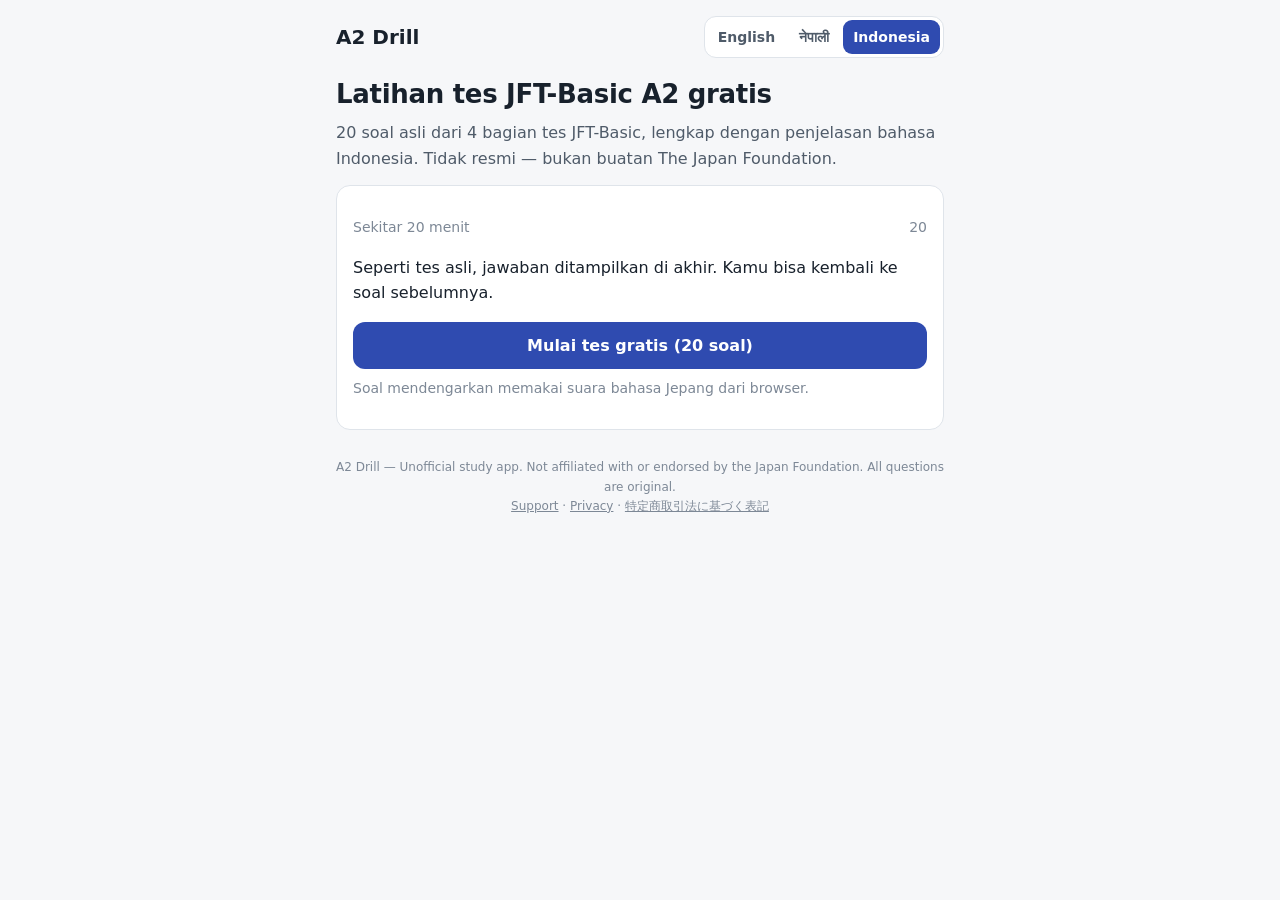
==== id/index.html @ b0e4169c "無料のWeb模試（20問・英語／ネパール語／インドネシア語）とアプリのサポート・プライバシー・特商法のページ Co-Authored-By: Claude Opus 5.5 <noreply@anth" ====
<!doctype html><html lang="id" data-lang="id"><head><meta charset="utf-8"><meta name="viewport" content="width=device-width,initial-scale=1">
<title>Simulasi Tes JFT-Basic A2 Gratis (Tidak Resmi) — Penjelasan Bahasa Indonesia</title><meta name="description" content="Latihan soal JFT-Basic (bahasa Jepang A2) gratis dan tidak resmi: huruf &amp; kosakata, percakapan, mendengarkan, dan membaca. Penjelasan dalam bahasa Indonesia, Inggris, dan Nepal."><link rel="canonical" href="https://f-kudo-hub.github.io/a2-drill/id/">
<link rel="alternate" hreflang="en" href="https://f-kudo-hub.github.io/a2-drill/"><link rel="alternate" hreflang="ne" href="https://f-kudo-hub.github.io/a2-drill/ne/"><link rel="alternate" hreflang="id" href="https://f-kudo-hub.github.io/a2-drill/id/"><link rel="alternate" hreflang="x-default" href="https://f-kudo-hub.github.io/a2-drill/"><script type="application/ld+json">{"@context":"https://schema.org","@type":"Quiz","name":"Latihan tes JFT-Basic A2 gratis","description":"Latihan soal JFT-Basic (bahasa Jepang A2) gratis dan tidak resmi: huruf & kosakata, percakapan, mendengarkan, dan membaca. Penjelasan dalam bahasa Indonesia, Inggris, dan Nepal.","inLanguage":["ja","id"],"educationalLevel":"CEFR A2","isAccessibleForFree":true}</script><link rel="stylesheet" href="../style.css"></head><body><div class="wrap"><header><span class="brand">A2 Drill</span><nav class="langs" aria-label="Language"><a href="../" class="" hreflang="en">English</a><a href="../ne/" class="" hreflang="ne">नेपाली</a><a href="../id/" class="on" hreflang="id">Indonesia</a></nav></header><h1>Latihan tes JFT-Basic A2 gratis</h1><p class="lead">20 soal asli dari 4 bagian tes JFT-Basic, lengkap dengan penjelasan bahasa Indonesia. Tidak resmi — bukan buatan The Japan Foundation.</p><div id="app"></div><script>window.A2_Q=[{"id":"M01","s":"moji","type":"語の意味","prompt":"きのうは <u>ひまでした</u>。","passage":"","audio":null,"choices":["しごとが たくさん ありました","しごとが ありませんでした","びょうきでした","やすみが ありませんでした"],"answer":1,"explain":{"ja":"「ひま」は、することがなくて 時間がある ようすです。だから「しごとが ありませんでした」が いちばん 近いです。「しごとが たくさん ありました」は「いそがしい」の意味で、反対です。","en":"\"Hima\" means you have free time because there is nothing to do, so \"I had no work\" is the closest. \"I had a lot of work\" means \"isogashii\" (busy), which is the opposite.","ne":"「ひま」 को अर्थ गर्ने काम नभएर समय खाली हुनु हो। त्यसैले \"काम थिएन\" (しごとが ありませんでした) सबैभन्दा नजिकको अर्थ हो। \"धेरै काम थियो\" भनेको 「いそがしい」 (व्यस्त) हो, जुन उल्टो अर्थ हो।","id":"「ひま」 artinya punya waktu luang karena tidak ada yang harus dikerjakan. Jadi \"tidak ada pekerjaan\" (しごとが ありませんでした) adalah yang paling dekat. \"Banyak pekerjaan\" berarti 「いそがしい」 (sibuk), artinya kebalikannya."}},{"id":"M02","s":"moji","type":"語の意味","prompt":"この <ruby>部屋<rt>へや</rt></ruby>は <u>せまい</u>です。","passage":"","audio":null,"choices":["おおきいです","くらいです","ちいさいです","さむいです"],"answer":2,"explain":{"ja":"「せまい」は、場所が 小さくて 広くない ことです。部屋の 話なので「ちいさいです」が 近いです。「おおきい」は 反対、「くらい」は 明るくない、「さむい」は 気温の ことです。","en":"\"Semai\" means a place is small and not spacious. Since we are talking about a room, \"chiisai\" (small) is closest. \"Ookii\" is the opposite, \"kurai\" means dark, and \"samui\" is about temperature.","ne":"「せまい」 को अर्थ ठाउँ सानो र साँघुरो हुनु हो। कोठाको कुरा भएकाले 「ちいさいです」 (सानो छ) नजिकको अर्थ हो। 「おおきい」 उल्टो अर्थ हो, 「くらい」 भनेको अँध्यारो, र 「さむい」 भनेको जाडो/चिसो।","id":"「せまい」 artinya tempatnya kecil dan tidak luas (sempit). Karena ini tentang kamar, 「ちいさいです」 (kecil) paling dekat. 「おおきい」 kebalikannya, 「くらい」 artinya gelap, dan 「さむい」 artinya dingin (suhu)."}},{"id":"M03","s":"moji","type":"語の意味","prompt":"<ruby>田中<rt>たなか</rt></ruby>さんは いま <u>るす</u>です。","passage":"","audio":null,"choices":["いえに います","ねて います","びょうきです","いえに いません"],"answer":3,"explain":{"ja":"「るす」は、家に だれも いない ことです。電話や たずねた とき「るすです」と 言います。だから「いえに いません」が 正しいです。「ねて います」は 家に いるので、意味が ちがいます。","en":"\"Rusu\" means nobody is at home. People say \"rusu desu\" when they call or visit and the person is out. So \"is not at home\" is correct. \"Is sleeping\" means the person is at home, so it is different.","ne":"「るす」 भनेको घरमा कोही नहुनु हो। फोन गर्दा वा भेट्न जाँदा मान्छे बाहिर गएको छ भने 「るすです」 भनिन्छ। त्यसैले 「いえに いません」 (घरमा हुनुहुन्न) सही हो। 「ねて います」 (सुतिरहेको) भए त घरमै हुन्छ, त्यसैले अर्थ फरक हो।","id":"「るす」 artinya tidak ada orang di rumah. Saat menelepon atau berkunjung dan orangnya sedang pergi, kita bilang 「るすです」. Jadi 「いえに いません」 (tidak ada di rumah) benar. 「ねて います」 (sedang tidur) berarti ada di rumah, jadi artinya berbeda."}},{"id":"M04","s":"moji","type":"語の意味","prompt":"この <ruby>仕事<rt>しごと</rt></ruby>は <u>かんたん</u>です。","passage":"","audio":null,"choices":["むずかしくないです","おもしろくないです","いそがしくないです","たいへんです"],"answer":0,"explain":{"ja":"「かんたん」は、やさしくて すぐ できる ことです。だから「むずかしくないです」が 同じ 意味です。「たいへん」は 反対の 意味です。「おもしろくない」「いそがしくない」は 別の ことを 言って います。","en":"\"Kantan\" means easy, something you can do quickly. So \"not difficult\" has the same meaning. \"Taihen\" (hard, tough) is the opposite. \"Not interesting\" and \"not busy\" talk about different things.","ne":"「かんたん」 को अर्थ सजिलो, छिट्टै गर्न सकिने हो। त्यसैले 「むずかしくないです」 (गाह्रो छैन) को अर्थ उही हो। 「たいへん」 (गाह्रो/कष्टकर) उल्टो अर्थ हो। 「おもしろくない」 (रमाइलो छैन) र 「いそがしくない」 (व्यस्त छैन) अर्कै कुरा हुन्।","id":"「かんたん」 artinya mudah, bisa dikerjakan dengan cepat. Jadi 「むずかしくないです」 (tidak sulit) artinya sama. 「たいへん」 (berat/repot) adalah kebalikannya. 「おもしろくない」 (tidak menarik) dan 「いそがしくない」 (tidak sibuk) membicarakan hal lain."}},{"id":"M05","s":"moji","type":"語の使い方","prompt":"「なくす」の 使い方が いちばん いい ものは どれですか。","passage":"","audio":null,"choices":["でんきを なくして ください。","かぜが なくしました。","えきで さいふを なくしました。","パンを なくして たべました。"],"answer":2,"explain":{"ja":"「なくす」は、持って いた 物が どこかへ 行って 見つからなく なる ことです。「さいふを なくしました」が 正しいです。電気は「けす」、かぜは「なおる」を 使います。","en":"\"Nakusu\" means to lose something you had, so you cannot find it. \"I lost my wallet at the station\" is correct. For lights you say \"kesu\" (turn off), and for a cold you say \"naoru\" (get better).","ne":"「なくす」 भनेको आफूसँग भएको चीज हराउनु, भेट्न नसक्नु हो। 「さいふを なくしました」 (पर्स हरायो) सही हो। बत्तीको लागि 「けす」 (निभाउनु), रुघाखोकीको लागि 「なおる」 (निको हुनु) प्रयोग गरिन्छ।","id":"「なくす」 artinya kehilangan barang yang tadinya dimiliki sehingga tidak bisa ditemukan. 「さいふを なくしました」 (dompet saya hilang) benar. Untuk lampu dipakai 「けす」 (mematikan), dan untuk masuk angin/flu dipakai 「なおる」 (sembuh)."}},{"id":"K01","s":"kaiwa","type":"文法","prompt":"きのう、<ruby>駅<rt>えき</rt></ruby>の 近くの スーパー（　）やさいを 買いました。","passage":"","audio":null,"choices":["に","を","で","が"],"answer":2,"explain":{"ja":"何かを する 場所には「で」を 使います。「スーパーで 買いました」が 正しいです。「に」は 行く 先や ある 場所（スーパーに 行きます）に 使います。","en":"Use \"de\" for the place where you do an action: \"I bought it at (de) the supermarket.\" \"Ni\" is for a destination or where something exists, as in \"supaa ni ikimasu\" (I go to the supermarket).","ne":"कुनै काम गर्ने ठाउँ जनाउन 「で」 प्रयोग गरिन्छ। 「スーパーで 買いました」 (सुपरमार्केटमा किनेँ) सही हो। 「に」 जाने ठाउँ वा कुनै चीज भएको ठाउँ जनाउन प्रयोग हुन्छ, जस्तै 「スーパーに 行きます」 (सुपरमार्केट जान्छु)।","id":"Untuk tempat melakukan suatu kegiatan dipakai 「で」. 「スーパーで 買いました」 (membeli di supermarket) benar. 「に」 dipakai untuk tujuan pergi atau tempat sesuatu berada, misalnya 「スーパーに 行きます」 (pergi ke supermarket)."}},{"id":"K02","s":"kaiwa","type":"文法","prompt":"すみません、ここで しゃしんを（　）も いいですか。","passage":"","audio":null,"choices":["とって","とる","とった","とり"],"answer":0,"explain":{"ja":"「〜ても いいですか」は、してよいか 聞く ときの 形です。動詞は て形に するので「とって も いいですか」です。ほかの 形は「も いいですか」に つながりません。","en":"\"... te mo ii desu ka\" is how you ask for permission. The verb takes the te-form, so it is \"totte mo ii desu ka\" (May I take a photo?). The other forms cannot connect to \"mo ii desu ka\".","ne":"「〜ても いいですか」 अनुमति माग्दा प्रयोग हुने रूप हो। क्रियालाई て-रूपमा राखिन्छ, त्यसैले 「とって も いいですか」 (फोटो खिच्न मिल्छ?) हुन्छ। अरू रूपहरू 「も いいですか」 सँग जोडिँदैनन्।","id":"「〜ても いいですか」 adalah bentuk untuk meminta izin. Kata kerjanya memakai bentuk -te, jadi 「とって も いいですか」 (bolehkah saya memotret?). Bentuk lain tidak bisa disambung dengan 「も いいですか」."}},{"id":"K03","s":"kaiwa","type":"文法","prompt":"あしたは <ruby>仕事<rt>しごと</rt></ruby>が（　）から、パーティーに 行けません。","passage":"","audio":null,"choices":["あって","あれば","あったら","ある"],"answer":3,"explain":{"ja":"理由を 言う「から」の 前は、ふつう形（ある）か ていねい形（あります）に します。「あるから」が 正しいです。「あって」「あれば」「あったら」は「から」の 前に 置けません。","en":"Before \"kara\" (because), use the plain form (aru) or the polite form (arimasu). So \"aru kara\" is correct. \"Atte\", \"areba\" and \"attara\" cannot come before \"kara\".","ne":"कारण बताउने 「から」 (किनभने) अगाडि साधारण रूप (ある) वा विनम्र रूप (あります) राखिन्छ। त्यसैले 「あるから」 सही हो। 「あって」, 「あれば」, 「あったら」 लाई 「から」 अगाडि राख्न मिल्दैन।","id":"Sebelum 「から」 (karena) dipakai bentuk biasa (ある) atau bentuk sopan (あります). Jadi 「あるから」 benar. 「あって」, 「あれば」, dan 「あったら」 tidak bisa diletakkan sebelum 「から」."}},{"id":"K04","s":"kaiwa","type":"文法","prompt":"この くすりは、ごはんを（　）あとで のんで ください。","passage":"","audio":null,"choices":["たべる","たべた","たべて","たべない"],"answer":1,"explain":{"ja":"「〜た あとで」は、あることが 終わってから 次の ことを する ときの 形です。動詞は た形に します。「たべた あとで」は「食事の 後で」と 同じ 意味です。くすりの 袋に よく 書いて あります。","en":"\"... ta ato de\" means \"after doing ...\". The verb takes the ta-form: \"tabeta ato de\" (after eating). This is often written on medicine bags in Japan.","ne":"「〜た あとで」 भनेको एउटा काम सकिएपछि अर्को काम गर्दा प्रयोग हुने रूप हो। क्रियालाई た-रूपमा राखिन्छ: 「たべた あとで」 (खाना खाइसकेपछि)। जापानमा औषधिको खाममा यो प्रायः लेखिएको हुन्छ।","id":"「〜た あとで」 artinya \"setelah melakukan …\". Kata kerjanya memakai bentuk -ta: 「たべた あとで」 (setelah makan). Kalimat ini sering tertulis di kantong obat di Jepang."}},{"id":"K05","s":"kaiwa","type":"文法","prompt":"<ruby>毎日<rt>まいにち</rt></ruby> れんしゅうして、カタカナが（　）ように なりました。","passage":"","audio":null,"choices":["読める","読む","読んで","読みたい"],"answer":0,"explain":{"ja":"「〜ように なりました」は、前は できなかった ことが できるように 変わった ことを 言います。「カタカナが」の「が」には 可能の 形「読める」が 合います。「カタカナが 読む」とは 言いません。","en":"\"... you ni narimashita\" means something changed and now you can do it. With \"katakana ga\", the potential form \"yomeru\" (can read) fits. You do not say \"katakana ga yomu\".","ne":"「〜ように なりました」 ले पहिले गर्न नसकेको कुरा अहिले गर्न सक्ने भयो भन्ने परिवर्तन बताउँछ। 「カタカナが」 को 「が」 सँग सक्ने रूप 「読める」 (पढ्न सक्नु) मिल्छ। 「カタカナが 読む」 भनिँदैन।","id":"「〜ように なりました」 menyatakan perubahan: dulu tidak bisa, sekarang bisa. Dengan 「カタカナが」, bentuk potensial 「読める」 (bisa membaca) yang cocok. Kita tidak mengatakan 「カタカナが 読む」."}},{"id":"C01","s":"choukai","type":"会話の聞き取り","prompt":"男の人は、あした何時に来ますか。","passage":"","audio":[{"who":"F","ja":"アリさん、あしたのシフトですが、朝9時からでしたよね。"},{"who":"M","ja":"はい、9時からです。"},{"who":"F","ja":"すみません、10時からに変えてもいいですか。9時は田中さんが来ますから。"},{"who":"M","ja":"わかりました。じゃあ、10時に来ます。"}],"choices":["8時","9時","10時","11時"],"answer":2,"explain":{"ja":"はじめは9時からの予定でしたが、女の人が「10時からに変えてもいいですか」と聞き、男の人は「10時に来ます」と答えています。9時は田中さんが来る時間です。","en":"At first his shift started at 9:00, but the woman asks, \"Can I change it to 10:00?\" and he answers, \"Then I'll come at 10.\" 9:00 is when Tanaka-san comes, not him.","ne":"सुरुमा उनको सिफ्ट बिहान ९ बजेबाट थियो, तर महिलाले \"१० बजेबाट परिवर्तन गर्न मिल्छ?\" भनेर सोध्छिन्, र पुरुषले \"त्यसो भए १० बजे आउँछु\" भन्छन्। ९ बजे तानाका-सान आउनुहुन्छ।","id":"Awalnya sif dia mulai jam 9, tetapi si perempuan bertanya \"Boleh diganti jadi mulai jam 10?\" dan si laki-laki menjawab \"Baik, saya datang jam 10.\" Jam 9 adalah waktu Tanaka-san datang."}},{"id":"C02","s":"choukai","type":"会話の聞き取り","prompt":"男の人は、何を買いますか。","passage":"","audio":[{"who":"F","ja":"帰りに、スーパーで牛乳を買ってきてくれる？"},{"who":"M","ja":"いいよ。たまごは？"},{"who":"F","ja":"たまごはまだあるから、いらない。あ、パンもおねがい。"},{"who":"M","ja":"牛乳とパンだね。"}],"choices":["牛乳とたまご","牛乳とパン","たまごとパン","パンだけ"],"answer":1,"explain":{"ja":"女の人は「たまごはまだあるから、いらない」と言い、そのあと「パンもおねがい」と言っています。最後に男の人が「牛乳とパンだね」とまとめています。","en":"The woman says eggs are not needed (\"we still have eggs\"), then adds \"bread too, please.\" The man sums it up: \"Milk and bread.\"","ne":"महिलाले \"अण्डा अझै छ, चाहिँदैन\" भन्छिन्, अनि \"पाउरोटी पनि ल्याइदेऊ\" थप्छिन्। अन्तमा पुरुषले \"दूध र पाउरोटी, हैन?\" भनेर दोहोर्याउँछन्।","id":"Si perempuan bilang telur tidak perlu karena masih ada, lalu menambahkan \"roti juga, ya.\" Di akhir si laki-laki menyimpulkan: \"Susu dan roti, ya.\""}},{"id":"C03","s":"choukai","type":"会話の聞き取り","prompt":"男の人は、このあと まず何をしますか。","passage":"","audio":[{"who":"F","ja":"リンさん、山田さんのお茶、もう持っていきましたか。"},{"who":"M","ja":"いいえ、まだです。今から持っていきます。"},{"who":"F","ja":"あ、山田さんは今おふろです。先に、木村さんにお水を持っていってください。"},{"who":"M","ja":"はい、わかりました。"}],"choices":["山田さんにお茶を持っていく","山田さんをおふろにつれていく","木村さんにお茶を持っていく","木村さんにお水を持っていく"],"answer":3,"explain":{"ja":"山田さんは今おふろに入っているので、女の人は「先に、木村さんにお水を持っていってください」と言っています。「先に」は「まず」と同じ意味です。木村さんに持っていくのはお茶ではなく、お水です。","en":"Yamada-san is in the bath now, so the woman says, \"First, take water to Kimura-san.\" 先に means \"first / before that.\" What goes to Kimura-san is water, not tea.","ne":"यामादा-सान अहिले नुहाउँदै हुनुहुन्छ, त्यसैले महिलाले \"पहिले किमुरा-सानलाई पानी लगिदिनुहोस्\" भन्छिन्। 先に को अर्थ \"पहिले\" हो। किमुरा-सानलाई चिया होइन, पानी लैजाने हो।","id":"Yamada-san sedang mandi, jadi si perempuan berkata \"Lebih dulu, bawakan air untuk Kimura-san.\" 先に artinya \"lebih dulu\". Yang dibawa ke Kimura-san adalah air, bukan teh."}},{"id":"C04","s":"choukai","type":"会話の聞き取り","prompt":"二人は、どこで会いますか。","passage":"","audio":[{"who":"M","ja":"日曜日、駅の前で11時に会いましょう。"},{"who":"F","ja":"ごめん、駅の前は人が多いから、駅の中の本屋の前はどう？"},{"who":"M","ja":"いいよ。じゃあ、本屋の前で。"}],"choices":["駅の中の本屋の前","駅の前","本屋の中","駅の近くの公園"],"answer":0,"explain":{"ja":"男の人は「駅の前」と言いましたが、女の人が「駅の中の本屋の前はどう？」と言い直し、男の人は「いいよ」と答えています。「本屋の中」ではなく「本屋の前」です。","en":"The man first suggests \"in front of the station,\" but the woman proposes \"in front of the bookstore inside the station,\" and he agrees. It is in front of the bookstore, not inside it.","ne":"पुरुषले सुरुमा \"स्टेसनको अगाडि\" भने, तर महिलाले \"स्टेसनभित्रको किताब पसलको अगाडि कस्तो?\" भनिन्, र पुरुषले \"हुन्छ\" भने। किताब पसलभित्र होइन, अगाडि हो।","id":"Awalnya si laki-laki bilang \"di depan stasiun\", tetapi si perempuan mengusulkan \"di depan toko buku di dalam stasiun\", dan dia setuju. Tempatnya di depan toko buku, bukan di dalamnya."}},{"id":"C05","s":"choukai","type":"会話の聞き取り","prompt":"男の人は、何曜日に休みますか。","passage":"","audio":[{"who":"M","ja":"店長、来週の水曜日、休んでもいいですか。病院に行きたいんです。"},{"who":"F","ja":"水曜日はちょっと、人が少ないんです。木曜日はどうですか。"},{"who":"M","ja":"木曜日でもだいじょうぶです。"},{"who":"F","ja":"じゃあ、木曜日に休んでください。"}],"choices":["月曜日","火曜日","水曜日","木曜日"],"answer":3,"explain":{"ja":"男の人は水曜日に休みたいと言いましたが、店長は「水曜日はちょっと…」と言って断り、「木曜日はどうですか」と聞いています。最後に「木曜日に休んでください」と決まりました。「ちょっと…」は、はっきり言わない断り方です。","en":"He asks for Wednesday off, but the manager says \"Wednesday is a bit...\" (a soft way of saying no) and suggests Thursday. In the end she says, \"Take Thursday off.\"","ne":"उनले बुधबार बिदा माग्छन्, तर पसलकी म्यानेजरले \"बुधबार अलि...\" भनेर नम्र तरिकाले अस्वीकार गर्छिन् र बिहीबार कस्तो भनेर सोध्छिन्। अन्तमा \"बिहीबार बिदा लिनुहोस्\" भन्ने तय हुन्छ।","id":"Dia minta libur hari Rabu, tetapi manajer berkata \"Rabu agak...\" (cara halus untuk menolak) dan menawarkan hari Kamis. Akhirnya diputuskan \"Silakan libur hari Kamis.\""}},{"id":"D01","s":"dokkai","type":"掲示・案内の読み取り","prompt":"水曜日の午後3時に、この病院へ行きたいです。正しいのはどれですか。","passage":"さくら<ruby>内科<rt>ないか</rt></ruby><br>【<ruby>診療時間<rt>しんりょうじかん</rt></ruby>】<br>月・火・木・金　9:00〜12:00／15:00〜18:00<br>水・土　9:00〜12:00<br>日・<ruby>祝日<rt>しゅくじつ</rt></ruby>　休み","audio":null,"choices":["水曜日の午後は休みなので、行けない","水曜日は午後6時までやっている","水曜日は午前も午後もやっている","<ruby>予約<rt>よやく</rt></ruby>をすれば、午後も行ける"],"answer":0,"explain":{"ja":"水曜日は「9:00〜12:00」だけで、午後の時間が書いてありません。だから午後3時には行けません。予約のことは、どこにも書いてありません。","en":"On Wednesday the clinic is open only 9:00–12:00; no afternoon hours are listed. So you cannot go at 3 p.m. Nothing is written about reservations.","ne":"बुधबार ९:०० देखि १२:०० सम्म मात्र खुला छ; दिउँसोको समय लेखिएको छैन। त्यसैले दिउँसो ३ बजे जान सकिँदैन। बुकिङ (予約) को बारेमा कहीँ पनि लेखिएको छैन।","id":"Hari Rabu klinik hanya buka jam 9.00–12.00; jam sore tidak tertulis. Jadi Anda tidak bisa datang jam 3 sore. Tentang reservasi (予約) tidak ditulis sama sekali."}},{"id":"D02","s":"dokkai","type":"掲示・案内の読み取り","prompt":"ペットボトルは、いつ出しますか。","passage":"ごみの出し方（さくら<ruby>寮<rt>りょう</rt></ruby>）<br>・もえるごみ：火曜日・金曜日<br>・もえないごみ：第1水曜日<br>・ペットボトル：毎週木曜日<br>・かん・びん：第3水曜日<br>※朝8時までに、寮の前のごみ<ruby>置<rt>お</rt></ruby>き場に出してください。","audio":null,"choices":["火曜日と金曜日の朝8時まで","毎週木曜日の朝8時まで","第1水曜日の朝8時まで","第3水曜日の夜"],"answer":1,"explain":{"ja":"「ペットボトル：毎週木曜日」と書いてあります。そして、下の※に「朝8時までに」とあるので、毎週木曜日の朝8時までです。火曜日・金曜日は「もえるごみ」の日です。","en":"The notice says \"PET bottles: every Thursday,\" and the note (※) at the bottom says \"by 8 a.m.\" So it is every Thursday by 8 a.m. Tuesday and Friday are for burnable garbage.","ne":"सूचनामा \"पेट बोतल: हरेक बिहीबार\" लेखिएको छ, र तलको ※ मा \"बिहान ८ बजेभित्र\" लेखिएको छ। त्यसैले हरेक बिहीबार बिहान ८ बजेभित्र फाल्ने हो। मंगलबार र शुक्रबार बल्ने फोहोरको दिन हो।","id":"Di pengumuman tertulis \"Botol PET: setiap hari Kamis,\" dan catatan (※) di bawah menulis \"sebelum jam 8 pagi.\" Jadi setiap Kamis sebelum jam 8 pagi. Selasa dan Jumat untuk sampah yang bisa dibakar."}},{"id":"D03","s":"dokkai","type":"掲示・案内の読み取り","prompt":"アリさんが朝7時から働く日は、いつですか。","passage":"10月 第2週のシフト<br>月：グエン（朝）・アリ（昼）<br>火：グエン（朝）・サリ（昼）<br>水：アリ（朝）・サリ（昼）<br>木：アリ（朝）・グエン（昼）<br>金：サリ（朝）・グエン（昼）<br>土：サリ（朝）・アリ（昼）<br>日：グエン（朝）・アリ（昼）<br>朝＝7:00〜15:00　昼＝12:00〜20:00","audio":null,"choices":["月曜日と日曜日","土曜日と日曜日","水曜日と木曜日","木曜日と金曜日"],"answer":2,"explain":{"ja":"「朝＝7:00〜15:00」なので、「アリ（朝）」と書いてある日をさがします。水曜日と木曜日です。月・土・日は「アリ（昼）」なので、12時からです。","en":"\"朝 (morning) = 7:00–15:00,\" so look for the days marked アリ（朝）: Wednesday and Thursday. On Monday, Saturday and Sunday Ali works 昼 (from 12:00).","ne":"\"朝 (बिहान) = ७:०० देखि १५:००\" भएकाले \"アリ（朝）\" लेखिएका दिन खोज्नुहोस्: बुधबार र बिहीबार। सोमबार, शनिबार र आइतबार अलीको 昼 (१२ बजेदेखि) सिफ्ट हो।","id":"\"朝 (pagi) = 7.00–15.00,\" jadi cari hari yang tertulis アリ（朝）: Rabu dan Kamis. Pada Senin, Sabtu, dan Minggu Ali masuk sif 昼 (mulai jam 12)."}},{"id":"D04","s":"dokkai","type":"掲示・案内の読み取り","prompt":"病院でもらった<ruby>薬<rt>くすり</rt></ruby>のふくろです。この薬は、1日に全部で<ruby>何錠<rt>なんじょう</rt></ruby>飲みますか。","passage":"【飲み<ruby>薬<rt>ぐすり</rt></ruby>】<br>1日3回　<ruby>食後<rt>しょくご</rt></ruby>に飲んでください。<br>1回に2<ruby>錠<rt>じょう</rt></ruby><br>※ねる前には飲まないでください。<br>※5日分あります。","audio":null,"choices":["2錠","3錠","5錠","6錠"],"answer":3,"explain":{"ja":"「1日3回」「1回に2錠」なので、3×2で1日に6錠です。「5日分」は何日飲むかで、1日の数ではありません。「食後」はごはんを食べたあとという意味です。","en":"\"3 times a day\" and \"2 tablets each time,\" so 3 × 2 = 6 tablets a day. \"5日分\" means it is enough for 5 days, not the number per day. 食後 means \"after meals.\"","ne":"\"दिनको ३ पटक\" र \"एक पटकमा २ चक्की\" भएकाले ३ × २ = दिनमा ६ चक्की। \"5日分\" भनेको ५ दिनलाई पुग्ने औषधि हो, दिनको संख्या होइन। 食後 को अर्थ \"खाना खाएपछि\" हो।","id":"\"3 kali sehari\" dan \"sekali minum 2 tablet,\" jadi 3 × 2 = 6 tablet sehari. \"5日分\" artinya cukup untuk 5 hari, bukan jumlah per hari. 食後 artinya \"sesudah makan\"."}},{"id":"D05","s":"dokkai","type":"掲示・案内の読み取り","prompt":"10月17日（土）の教室に行きたいです。いつまでに電話をしますか。","passage":"やさしい<ruby>日本語教室<rt>きょうしつ</rt></ruby><br>日時：毎週土曜日　10:00〜11:30<br>場所：<ruby>市民<rt>しみん</rt></ruby>センター　3階　<ruby>会議室<rt>かいぎしつ</rt></ruby><br>お金：<ruby>無料<rt>むりょう</rt></ruby><br><ruby>申<rt>もう</rt></ruby>し<ruby>込<rt>こ</rt></ruby>み：その週の水曜日までに、電話でお願いします。<br>電話：000-1234-5678","audio":null,"choices":["10月10日（土）","10月14日（水）","10月16日（金）","10月17日（土）"],"answer":1,"explain":{"ja":"申し込みは「その週の水曜日までに」です。10月17日（土）と同じ週の水曜日は、10月14日です。教室の日（土曜日）の3日前と考えるとわかりやすいです。","en":"You must apply \"by Wednesday of that week.\" For the class on Saturday, October 17, that Wednesday is October 14 (three days before the class).","ne":"आवेदन \"त्यही हप्ताको बुधबारसम्म\" गर्नुपर्छ। अक्टोबर १७ (शनिबार) को कक्षाको लागि त्यो बुधबार अक्टोबर १४ हो (कक्षाभन्दा ३ दिन अघि)।","id":"Pendaftaran harus \"paling lambat hari Rabu minggu itu.\" Untuk kelas hari Sabtu, 17 Oktober, hari Rabu itu adalah 14 Oktober (tiga hari sebelum kelas)."}}];window.A2_T={"sections":{"moji":"Huruf dan Kosakata","kaiwa":"Percakapan dan Ungkapan","choukai":"Mendengarkan","dokkai":"Membaca"},"types":{"語の意味":"Arti kata","語の使い方":"Penggunaan kata","漢字の読み":"Cara membaca kanji","漢字の意味と用法":"Arti dan penggunaan kanji","文法":"Tata bahasa","会話の表現":"Ungkapan dalam percakapan","会話の聞き取り":"Mendengarkan percakapan","店・公共機関での聞き取り":"Mendengarkan di toko dan tempat umum","アナウンス・指示の聞き取り":"Pengumuman dan instruksi","掲示・案内の読み取り":"Mencari informasi di papan pengumuman","手紙・メッセージの読み取り":"Membaca surat dan pesan"},"play":"Putar audio","playing":"Sedang diputar…","correct":"Benar!","wrong":"Belum tepat","answerIs":"Jawaban: {a}","showJa":"Tampilkan penjelasan bahasa Jepang","next":"Berikutnya","finish":"Selesai","mockIntro":"Seperti tes asli, jawaban ditampilkan di akhir. Kamu bisa kembali ke soal sebelumnya."};window.A2_I={"語の意味":{"ja":"＿＿の ことばと だいたい 同じ いみの ものを えらんで ください。","en":"Choose the answer closest in meaning to the underlined words.","ne":"रेखाङ्कित शब्दसँग मिल्दोजुल्दो अर्थ भएको उत्तर छान्नुहोस्।","id":"Pilih jawaban yang artinya paling mirip dengan kata yang digarisbawahi."},"語の使い方":{"ja":"ことばの 使い方が いちばん いい ものを えらんで ください。","en":"Choose the sentence that uses the word correctly.","ne":"शब्द सही तरिकाले प्रयोग भएको वाक्य छान्नुहोस्।","id":"Pilih kalimat yang menggunakan kata itu dengan benar."},"漢字の読み":{"ja":"＿＿の 漢字の 読み方を えらんで ください。","en":"Choose the correct reading of the underlined kanji.","ne":"रेखाङ्कित खान्जीको सही पढाइ छान्नुहोस्।","id":"Pilih cara baca yang benar untuk kanji yang digarisbawahi."},"漢字の意味と用法":{"ja":"＿＿の ことばを 漢字で 書くと どれですか。","en":"Choose the correct kanji for the underlined word.","ne":"रेखाङ्कित शब्दको सही खान्जी छान्नुहोस्।","id":"Pilih kanji yang benar untuk kata yang digarisbawahi."},"文法":{"ja":"（　）に 入る ものを えらんで ください。","en":"Choose the best answer for the blank.","ne":"खाली ठाउँमा मिल्ने उत्तर छान्नुहोस्।","id":"Pilih jawaban yang paling tepat untuk bagian yang kosong."},"会話の表現":{"ja":"（　）に 入る いちばん いい ことばを えらんで ください。","en":"Choose the most suitable words for the conversation.","ne":"कुराकानीमा सबैभन्दा उपयुक्त शब्द छान्नुहोस्।","id":"Pilih ungkapan yang paling cocok untuk percakapan itu."},"会話の聞き取り":{"ja":"会話を 聞いて、答えを えらんで ください。","en":"Listen to the conversation and choose the answer.","ne":"कुराकानी सुनेर उत्तर छान्नुहोस्।","id":"Dengarkan percakapan, lalu pilih jawabannya."},"店・公共機関での聞き取り":{"ja":"店や <ruby>役所<rt>やくしょ</rt></ruby>などでの 会話を 聞いて、答えを えらんで ください。","en":"Listen to the conversation at a shop or public office and choose the answer.","ne":"पसल वा कार्यालयको कुराकानी सुनेर उत्तर छान्नुहोस्।","id":"Dengarkan percakapan di toko atau kantor, lalu pilih jawabannya."},"アナウンス・指示の聞き取り":{"ja":"アナウンスや <ruby>説明<rt>せつめい</rt></ruby>を 聞いて、答えを えらんで ください。","en":"Listen to the announcement or instructions and choose the answer.","ne":"घोषणा वा निर्देशन सुनेर उत्तर छान्नुहोस्।","id":"Dengarkan pengumuman atau instruksi, lalu pilih jawabannya."},"掲示・案内の読み取り":{"ja":"お知らせを 読んで、答えを えらんで ください。","en":"Read the notice and choose the answer.","ne":"सूचना पढेर उत्तर छान्नुहोस्।","id":"Baca pengumuman itu, lalu pilih jawabannya."},"手紙・メッセージの読み取り":{"ja":"メッセージを 読んで、答えを えらんで ください。","en":"Read the message and choose the answer.","ne":"सन्देश पढेर उत्तर छान्नुहोस्।","id":"Baca pesan itu, lalu pilih jawabannya."}};window.A2_P={"title":"Simulasi Tes JFT-Basic A2 Gratis (Tidak Resmi) — Penjelasan Bahasa Indonesia","desc":"Latihan soal JFT-Basic (bahasa Jepang A2) gratis dan tidak resmi: huruf & kosakata, percakapan, mendengarkan, dan membaca. Penjelasan dalam bahasa Indonesia, Inggris, dan Nepal.","h1":"Latihan tes JFT-Basic A2 gratis","lead":"20 soal asli dari 4 bagian tes JFT-Basic, lengkap dengan penjelasan bahasa Indonesia. Tidak resmi — bukan buatan The Japan Foundation.","start":"Mulai tes gratis (20 soal)","app":"Semua 60 soal di iPhone","appSoon":"Aplikasi iPhone: segera hadir","score":"Nilai kamu","again":"Coba lagi","minutes":"Sekitar 20 menit","voice":"Soal mendengarkan memakai suara bahasa Jepang dari browser.","appUrl":""};</script><script src="../app.js"></script><p class="foot">A2 Drill — Unofficial study app. Not affiliated with or endorsed by the Japan Foundation. All questions are original.<br><a href="../support.html">Support</a> · <a href="../privacy.html">Privacy</a> · <a href="../tokushoho.html">特定商取引法に基づく表記</a></p></div></body></html>
---- style.css ----
:root{--paper:#f6f7f9;--card:#fff;--ink:#18212c;--soft:#4f5b69;--faint:#7d8896;--rule:#dfe4ea;--accent:#2f4bb0;--accentBg:#eaeefb;--good:#1d7a46;--goodBg:#e7f4ec;--bad:#b23a35;--badBg:#fbeceb}
@media (prefers-color-scheme:dark){:root:not([data-theme="light"]){--paper:#11161d;--card:#1a212b;--ink:#eef2f6;--soft:#b8c2cd;--faint:#8b96a3;--rule:#2b3542;--accent:#8ea2ff;--accentBg:#232c48;--good:#6fd29a;--goodBg:#173426;--bad:#ff8f87;--badBg:#3a1e1d}}
*{box-sizing:border-box}html{-webkit-text-size-adjust:100%}body{margin:0;background:var(--paper);color:var(--ink);font-family:system-ui,-apple-system,"Segoe UI","Noto Sans","Noto Sans Devanagari","Noto Sans JP","Hiragino Sans","Yu Gothic UI",sans-serif;line-height:1.6}
.wrap{max-width:640px;margin:0 auto;padding:16px 16px 48px}
header{display:flex;align-items:center;gap:10px;flex-wrap:wrap}header .brand{font-weight:800;font-size:20px;flex:1;min-width:0}
nav.langs{display:flex;gap:4px;background:var(--card);border:1px solid var(--rule);border-radius:12px;padding:3px}
nav.langs a{padding:6px 10px;border-radius:9px;color:var(--soft);text-decoration:none;font-size:14px;font-weight:600;white-space:nowrap}nav.langs a.on{background:var(--accent);color:#fff}
h1{font-size:26px;line-height:1.3;margin:20px 0 8px;letter-spacing:-.3px}.lead{color:var(--soft);margin:0 0 14px}
.card{background:var(--card);border:1px solid var(--rule);border-radius:14px;padding:16px;margin:12px 0}
.btn{display:block;width:100%;background:var(--accent);color:#fff;border:0;border-radius:12px;padding:14px 16px;font-size:16px;font-weight:700;cursor:pointer;text-align:center;text-decoration:none;font-family:inherit}
.btn.ghost{background:var(--card);color:var(--ink);border:1px solid var(--rule)}
.meta{display:flex;justify-content:space-between;color:var(--faint);font-size:14px;gap:8px;flex-wrap:wrap}
.type{color:var(--accent);font-weight:700;font-size:12px}.ins{color:var(--soft);font-size:14px;margin:2px 0}.insl{color:var(--faint);font-size:13px;margin:0 0 10px}
.q{font-size:19px;margin:12px 0;line-height:2.1}.passage{font-size:16px;line-height:2.1;background:var(--card);border:1px solid var(--rule);border-radius:12px;padding:12px 14px}
rt{font-size:.5em;color:var(--soft)}u{text-underline-offset:4px}
.choices{display:grid;gap:10px;margin:12px 0}
.choice{display:flex;align-items:center;gap:12px;width:100%;text-align:left;background:var(--card);color:var(--ink);border:1.5px solid var(--rule);border-radius:12px;padding:12px 14px;font-size:17px;font-family:inherit;cursor:pointer;line-height:1.9;min-height:52px}
.choice .n{width:20px;font-weight:700;color:var(--faint);flex:none;text-align:center}.choice.good{border-color:var(--good);background:var(--goodBg)}.choice.bad{border-color:var(--bad);background:var(--badBg)}
.ex{border-radius:14px;padding:14px;margin:12px 0}.ex.good{background:var(--goodBg)}.ex.bad{background:var(--badBg)}.ex h3{margin:0 0 4px;font-size:17px}.ex p{margin:6px 0}
.ex details{margin-top:6px}.ex summary{color:var(--accent);cursor:pointer;font-size:14px}
.play{display:flex;align-items:center;gap:10px;width:100%;background:var(--accentBg);color:var(--accent);border:0;border-radius:14px;padding:14px 16px;font-size:16px;font-weight:700;cursor:pointer;font-family:inherit}
.bar{height:6px;background:var(--rule);border-radius:3px;overflow:hidden}.bar i{display:block;height:6px;background:var(--accent)}
.big{font-size:48px;font-weight:800;color:var(--accent);text-align:center}.foot{color:var(--faint);font-size:12px;text-align:center;margin-top:28px}.foot a{color:var(--faint)}
.sec{display:flex;justify-content:space-between;font-size:14px;margin-top:8px}
table{border-collapse:collapse;width:100%}td,th{border-bottom:1px solid var(--rule);padding:8px 4px;text-align:left;vertical-align:top;font-size:15px;overflow-wrap:anywhere}th{width:36%;color:var(--soft);font-weight:600}
.doc h2{font-size:18px;margin:22px 0 6px}
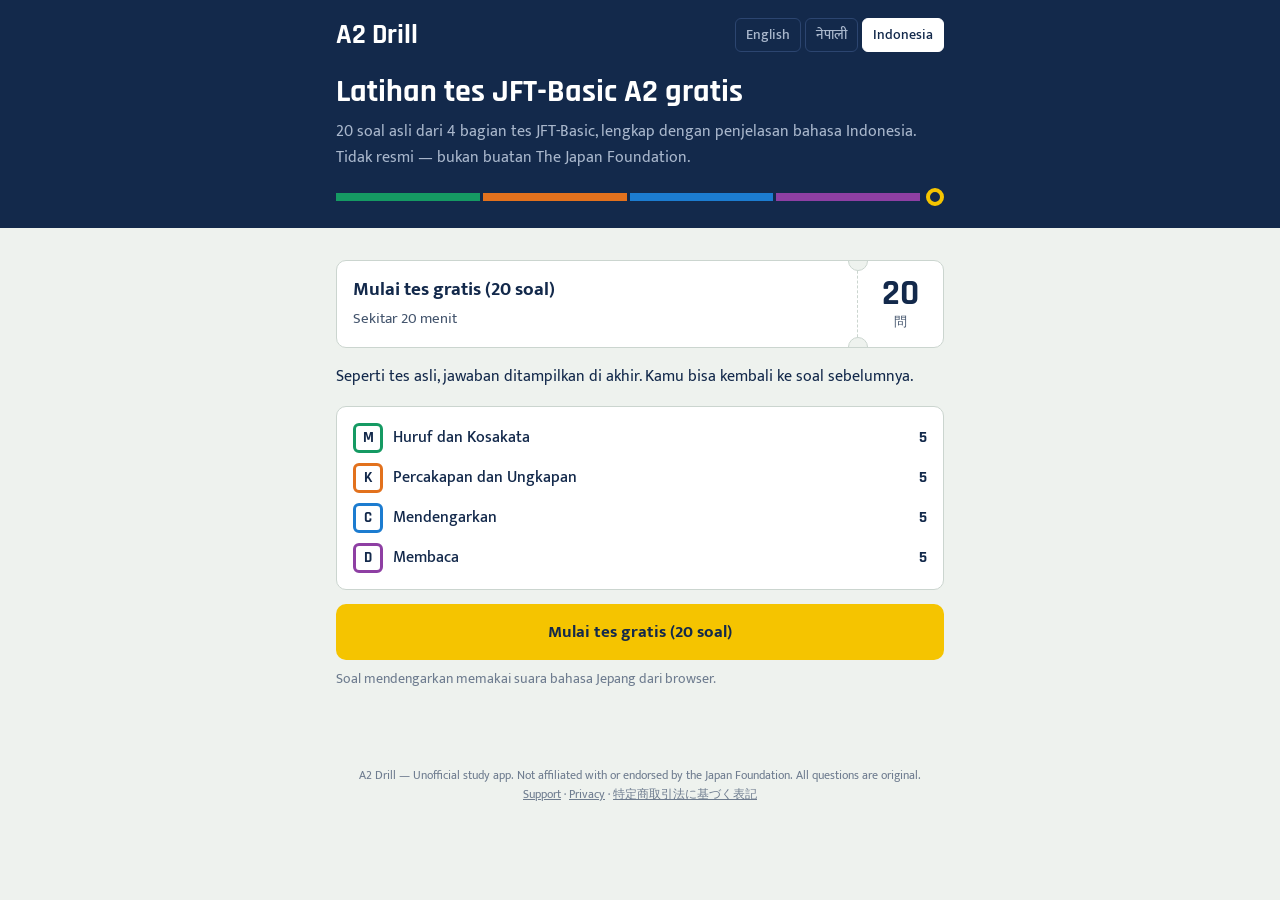
==== commit 095d30fb: "Web模試の見た目をアプリと同じ「日本の鉄道の案内」に（公開は承認のあと・この枝は公開されない） Co-Authored-By: Claude Opus 5.5 <noreply@anthropic." ====
--- a/id/index.html
+++ b/id/index.html
@@ -1,3 +1,4 @@
 <!doctype html><html lang="id" data-lang="id"><head><meta charset="utf-8"><meta name="viewport" content="width=device-width,initial-scale=1">
 <title>Simulasi Tes JFT-Basic A2 Gratis (Tidak Resmi) — Penjelasan Bahasa Indonesia</title><meta name="description" content="Latihan soal JFT-Basic (bahasa Jepang A2) gratis dan tidak resmi: huruf &amp; kosakata, percakapan, mendengarkan, dan membaca. Penjelasan dalam bahasa Indonesia, Inggris, dan Nepal."><link rel="canonical" href="https://f-kudo-hub.github.io/a2-drill/id/">
-<link rel="alternate" hreflang="en" href="https://f-kudo-hub.github.io/a2-drill/"><link rel="alternate" hreflang="ne" href="https://f-kudo-hub.github.io/a2-drill/ne/"><link rel="alternate" hreflang="id" href="https://f-kudo-hub.github.io/a2-drill/id/"><link rel="alternate" hreflang="x-default" href="https://f-kudo-hub.github.io/a2-drill/"><script type="application/ld+json">{"@context":"https://schema.org","@type":"Quiz","name":"Latihan tes JFT-Basic A2 gratis","description":"Latihan soal JFT-Basic (bahasa Jepang A2) gratis dan tidak resmi: huruf & kosakata, percakapan, mendengarkan, dan membaca. Penjelasan dalam bahasa Indonesia, Inggris, dan Nepal.","inLanguage":["ja","id"],"educationalLevel":"CEFR A2","isAccessibleForFree":true}</script><link rel="stylesheet" href="../style.css"></head><body><div class="wrap"><header><span class="brand">A2 Drill</span><nav class="langs" aria-label="Language"><a href="../" class="" hreflang="en">English</a><a href="../ne/" class="" hreflang="ne">नेपाली</a><a href="../id/" class="on" hreflang="id">Indonesia</a></nav></header><h1>Latihan tes JFT-Basic A2 gratis</h1><p class="lead">20 soal asli dari 4 bagian tes JFT-Basic, lengkap dengan penjelasan bahasa Indonesia. Tidak resmi — bukan buatan The Japan Foundation.</p><div id="app"></div><script>window.A2_Q=[{"id":"M01","s":"moji","type":"語の意味","prompt":"きのうは <u>ひまでした</u>。","passage":"","audio":null,"choices":["しごとが たくさん ありました","しごとが ありませんでした","びょうきでした","やすみが ありませんでした"],"answer":1,"explain":{"ja":"「ひま」は、することがなくて 時間がある ようすです。だから「しごとが ありませんでした」が いちばん 近いです。「しごとが たくさん ありました」は「いそがしい」の意味で、反対です。","en":"\"Hima\" means you have free time because there is nothing to do, so \"I had no work\" is the closest. \"I had a lot of work\" means \"isogashii\" (busy), which is the opposite.","ne":"「ひま」 को अर्थ गर्ने काम नभएर समय खाली हुनु हो। त्यसैले \"काम थिएन\" (しごとが ありませんでした) सबैभन्दा नजिकको अर्थ हो। \"धेरै काम थियो\" भनेको 「いそがしい」 (व्यस्त) हो, जुन उल्टो अर्थ हो।","id":"「ひま」 artinya punya waktu luang karena tidak ada yang harus dikerjakan. Jadi \"tidak ada pekerjaan\" (しごとが ありませんでした) adalah yang paling dekat. \"Banyak pekerjaan\" berarti 「いそがしい」 (sibuk), artinya kebalikannya."}},{"id":"M02","s":"moji","type":"語の意味","prompt":"この <ruby>部屋<rt>へや</rt></ruby>は <u>せまい</u>です。","passage":"","audio":null,"choices":["おおきいです","くらいです","ちいさいです","さむいです"],"answer":2,"explain":{"ja":"「せまい」は、場所が 小さくて 広くない ことです。部屋の 話なので「ちいさいです」が 近いです。「おおきい」は 反対、「くらい」は 明るくない、「さむい」は 気温の ことです。","en":"\"Semai\" means a place is small and not spacious. Since we are talking about a room, \"chiisai\" (small) is closest. \"Ookii\" is the opposite, \"kurai\" means dark, and \"samui\" is about temperature.","ne":"「せまい」 को अर्थ ठाउँ सानो र साँघुरो हुनु हो। कोठाको कुरा भएकाले 「ちいさいです」 (सानो छ) नजिकको अर्थ हो। 「おおきい」 उल्टो अर्थ हो, 「くらい」 भनेको अँध्यारो, र 「さむい」 भनेको जाडो/चिसो।","id":"「せまい」 artinya tempatnya kecil dan tidak luas (sempit). Karena ini tentang kamar, 「ちいさいです」 (kecil) paling dekat. 「おおきい」 kebalikannya, 「くらい」 artinya gelap, dan 「さむい」 artinya dingin (suhu)."}},{"id":"M03","s":"moji","type":"語の意味","prompt":"<ruby>田中<rt>たなか</rt></ruby>さんは いま <u>るす</u>です。","passage":"","audio":null,"choices":["いえに います","ねて います","びょうきです","いえに いません"],"answer":3,"explain":{"ja":"「るす」は、家に だれも いない ことです。電話や たずねた とき「るすです」と 言います。だから「いえに いません」が 正しいです。「ねて います」は 家に いるので、意味が ちがいます。","en":"\"Rusu\" means nobody is at home. People say \"rusu desu\" when they call or visit and the person is out. So \"is not at home\" is correct. \"Is sleeping\" means the person is at home, so it is different.","ne":"「るす」 भनेको घरमा कोही नहुनु हो। फोन गर्दा वा भेट्न जाँदा मान्छे बाहिर गएको छ भने 「るすです」 भनिन्छ। त्यसैले 「いえに いません」 (घरमा हुनुहुन्न) सही हो। 「ねて います」 (सुतिरहेको) भए त घरमै हुन्छ, त्यसैले अर्थ फरक हो।","id":"「るす」 artinya tidak ada orang di rumah. Saat menelepon atau berkunjung dan orangnya sedang pergi, kita bilang 「るすです」. Jadi 「いえに いません」 (tidak ada di rumah) benar. 「ねて います」 (sedang tidur) berarti ada di rumah, jadi artinya berbeda."}},{"id":"M04","s":"moji","type":"語の意味","prompt":"この <ruby>仕事<rt>しごと</rt></ruby>は <u>かんたん</u>です。","passage":"","audio":null,"choices":["むずかしくないです","おもしろくないです","いそがしくないです","たいへんです"],"answer":0,"explain":{"ja":"「かんたん」は、やさしくて すぐ できる ことです。だから「むずかしくないです」が 同じ 意味です。「たいへん」は 反対の 意味です。「おもしろくない」「いそがしくない」は 別の ことを 言って います。","en":"\"Kantan\" means easy, something you can do quickly. So \"not difficult\" has the same meaning. \"Taihen\" (hard, tough) is the opposite. \"Not interesting\" and \"not busy\" talk about different things.","ne":"「かんたん」 को अर्थ सजिलो, छिट्टै गर्न सकिने हो। त्यसैले 「むずかしくないです」 (गाह्रो छैन) को अर्थ उही हो। 「たいへん」 (गाह्रो/कष्टकर) उल्टो अर्थ हो। 「おもしろくない」 (रमाइलो छैन) र 「いそがしくない」 (व्यस्त छैन) अर्कै कुरा हुन्।","id":"「かんたん」 artinya mudah, bisa dikerjakan dengan cepat. Jadi 「むずかしくないです」 (tidak sulit) artinya sama. 「たいへん」 (berat/repot) adalah kebalikannya. 「おもしろくない」 (tidak menarik) dan 「いそがしくない」 (tidak sibuk) membicarakan hal lain."}},{"id":"M05","s":"moji","type":"語の使い方","prompt":"「なくす」の 使い方が いちばん いい ものは どれですか。","passage":"","audio":null,"choices":["でんきを なくして ください。","かぜが なくしました。","えきで さいふを なくしました。","パンを なくして たべました。"],"answer":2,"explain":{"ja":"「なくす」は、持って いた 物が どこかへ 行って 見つからなく なる ことです。「さいふを なくしました」が 正しいです。電気は「けす」、かぜは「なおる」を 使います。","en":"\"Nakusu\" means to lose something you had, so you cannot find it. \"I lost my wallet at the station\" is correct. For lights you say \"kesu\" (turn off), and for a cold you say \"naoru\" (get better).","ne":"「なくす」 भनेको आफूसँग भएको चीज हराउनु, भेट्न नसक्नु हो। 「さいふを なくしました」 (पर्स हरायो) सही हो। बत्तीको लागि 「けす」 (निभाउनु), रुघाखोकीको लागि 「なおる」 (निको हुनु) प्रयोग गरिन्छ।","id":"「なくす」 artinya kehilangan barang yang tadinya dimiliki sehingga tidak bisa ditemukan. 「さいふを なくしました」 (dompet saya hilang) benar. Untuk lampu dipakai 「けす」 (mematikan), dan untuk masuk angin/flu dipakai 「なおる」 (sembuh)."}},{"id":"K01","s":"kaiwa","type":"文法","prompt":"きのう、<ruby>駅<rt>えき</rt></ruby>の 近くの スーパー（　）やさいを 買いました。","passage":"","audio":null,"choices":["に","を","で","が"],"answer":2,"explain":{"ja":"何かを する 場所には「で」を 使います。「スーパーで 買いました」が 正しいです。「に」は 行く 先や ある 場所（スーパーに 行きます）に 使います。","en":"Use \"de\" for the place where you do an action: \"I bought it at (de) the supermarket.\" \"Ni\" is for a destination or where something exists, as in \"supaa ni ikimasu\" (I go to the supermarket).","ne":"कुनै काम गर्ने ठाउँ जनाउन 「で」 प्रयोग गरिन्छ। 「スーパーで 買いました」 (सुपरमार्केटमा किनेँ) सही हो। 「に」 जाने ठाउँ वा कुनै चीज भएको ठाउँ जनाउन प्रयोग हुन्छ, जस्तै 「スーパーに 行きます」 (सुपरमार्केट जान्छु)।","id":"Untuk tempat melakukan suatu kegiatan dipakai 「で」. 「スーパーで 買いました」 (membeli di supermarket) benar. 「に」 dipakai untuk tujuan pergi atau tempat sesuatu berada, misalnya 「スーパーに 行きます」 (pergi ke supermarket)."}},{"id":"K02","s":"kaiwa","type":"文法","prompt":"すみません、ここで しゃしんを（　）も いいですか。","passage":"","audio":null,"choices":["とって","とる","とった","とり"],"answer":0,"explain":{"ja":"「〜ても いいですか」は、してよいか 聞く ときの 形です。動詞は て形に するので「とって も いいですか」です。ほかの 形は「も いいですか」に つながりません。","en":"\"... te mo ii desu ka\" is how you ask for permission. The verb takes the te-form, so it is \"totte mo ii desu ka\" (May I take a photo?). The other forms cannot connect to \"mo ii desu ka\".","ne":"「〜ても いいですか」 अनुमति माग्दा प्रयोग हुने रूप हो। क्रियालाई て-रूपमा राखिन्छ, त्यसैले 「とって も いいですか」 (फोटो खिच्न मिल्छ?) हुन्छ। अरू रूपहरू 「も いいですか」 सँग जोडिँदैनन्।","id":"「〜ても いいですか」 adalah bentuk untuk meminta izin. Kata kerjanya memakai bentuk -te, jadi 「とって も いいですか」 (bolehkah saya memotret?). Bentuk lain tidak bisa disambung dengan 「も いいですか」."}},{"id":"K03","s":"kaiwa","type":"文法","prompt":"あしたは <ruby>仕事<rt>しごと</rt></ruby>が（　）から、パーティーに 行けません。","passage":"","audio":null,"choices":["あって","あれば","あったら","ある"],"answer":3,"explain":{"ja":"理由を 言う「から」の 前は、ふつう形（ある）か ていねい形（あります）に します。「あるから」が 正しいです。「あって」「あれば」「あったら」は「から」の 前に 置けません。","en":"Before \"kara\" (because), use the plain form (aru) or the polite form (arimasu). So \"aru kara\" is correct. \"Atte\", \"areba\" and \"attara\" cannot come before \"kara\".","ne":"कारण बताउने 「から」 (किनभने) अगाडि साधारण रूप (ある) वा विनम्र रूप (あります) राखिन्छ। त्यसैले 「あるから」 सही हो। 「あって」, 「あれば」, 「あったら」 लाई 「から」 अगाडि राख्न मिल्दैन।","id":"Sebelum 「から」 (karena) dipakai bentuk biasa (ある) atau bentuk sopan (あります). Jadi 「あるから」 benar. 「あって」, 「あれば」, dan 「あったら」 tidak bisa diletakkan sebelum 「から」."}},{"id":"K04","s":"kaiwa","type":"文法","prompt":"この くすりは、ごはんを（　）あとで のんで ください。","passage":"","audio":null,"choices":["たべる","たべた","たべて","たべない"],"answer":1,"explain":{"ja":"「〜た あとで」は、あることが 終わってから 次の ことを する ときの 形です。動詞は た形に します。「たべた あとで」は「食事の 後で」と 同じ 意味です。くすりの 袋に よく 書いて あります。","en":"\"... ta ato de\" means \"after doing ...\". The verb takes the ta-form: \"tabeta ato de\" (after eating). This is often written on medicine bags in Japan.","ne":"「〜た あとで」 भनेको एउटा काम सकिएपछि अर्को काम गर्दा प्रयोग हुने रूप हो। क्रियालाई た-रूपमा राखिन्छ: 「たべた あとで」 (खाना खाइसकेपछि)। जापानमा औषधिको खाममा यो प्रायः लेखिएको हुन्छ।","id":"「〜た あとで」 artinya \"setelah melakukan …\". Kata kerjanya memakai bentuk -ta: 「たべた あとで」 (setelah makan). Kalimat ini sering tertulis di kantong obat di Jepang."}},{"id":"K05","s":"kaiwa","type":"文法","prompt":"<ruby>毎日<rt>まいにち</rt></ruby> れんしゅうして、カタカナが（　）ように なりました。","passage":"","audio":null,"choices":["読める","読む","読んで","読みたい"],"answer":0,"explain":{"ja":"「〜ように なりました」は、前は できなかった ことが できるように 変わった ことを 言います。「カタカナが」の「が」には 可能の 形「読める」が 合います。「カタカナが 読む」とは 言いません。","en":"\"... you ni narimashita\" means something changed and now you can do it. With \"katakana ga\", the potential form \"yomeru\" (can read) fits. You do not say \"katakana ga yomu\".","ne":"「〜ように なりました」 ले पहिले गर्न नसकेको कुरा अहिले गर्न सक्ने भयो भन्ने परिवर्तन बताउँछ। 「カタカナが」 को 「が」 सँग सक्ने रूप 「読める」 (पढ्न सक्नु) मिल्छ। 「カタカナが 読む」 भनिँदैन।","id":"「〜ように なりました」 menyatakan perubahan: dulu tidak bisa, sekarang bisa. Dengan 「カタカナが」, bentuk potensial 「読める」 (bisa membaca) yang cocok. Kita tidak mengatakan 「カタカナが 読む」."}},{"id":"C01","s":"choukai","type":"会話の聞き取り","prompt":"男の人は、あした何時に来ますか。","passage":"","audio":[{"who":"F","ja":"アリさん、あしたのシフトですが、朝9時からでしたよね。"},{"who":"M","ja":"はい、9時からです。"},{"who":"F","ja":"すみません、10時からに変えてもいいですか。9時は田中さんが来ますから。"},{"who":"M","ja":"わかりました。じゃあ、10時に来ます。"}],"choices":["8時","9時","10時","11時"],"answer":2,"explain":{"ja":"はじめは9時からの予定でしたが、女の人が「10時からに変えてもいいですか」と聞き、男の人は「10時に来ます」と答えています。9時は田中さんが来る時間です。","en":"At first his shift started at 9:00, but the woman asks, \"Can I change it to 10:00?\" and he answers, \"Then I'll come at 10.\" 9:00 is when Tanaka-san comes, not him.","ne":"सुरुमा उनको सिफ्ट बिहान ९ बजेबाट थियो, तर महिलाले \"१० बजेबाट परिवर्तन गर्न मिल्छ?\" भनेर सोध्छिन्, र पुरुषले \"त्यसो भए १० बजे आउँछु\" भन्छन्। ९ बजे तानाका-सान आउनुहुन्छ।","id":"Awalnya sif dia mulai jam 9, tetapi si perempuan bertanya \"Boleh diganti jadi mulai jam 10?\" dan si laki-laki menjawab \"Baik, saya datang jam 10.\" Jam 9 adalah waktu Tanaka-san datang."}},{"id":"C02","s":"choukai","type":"会話の聞き取り","prompt":"男の人は、何を買いますか。","passage":"","audio":[{"who":"F","ja":"帰りに、スーパーで牛乳を買ってきてくれる？"},{"who":"M","ja":"いいよ。たまごは？"},{"who":"F","ja":"たまごはまだあるから、いらない。あ、パンもおねがい。"},{"who":"M","ja":"牛乳とパンだね。"}],"choices":["牛乳とたまご","牛乳とパン","たまごとパン","パンだけ"],"answer":1,"explain":{"ja":"女の人は「たまごはまだあるから、いらない」と言い、そのあと「パンもおねがい」と言っています。最後に男の人が「牛乳とパンだね」とまとめています。","en":"The woman says eggs are not needed (\"we still have eggs\"), then adds \"bread too, please.\" The man sums it up: \"Milk and bread.\"","ne":"महिलाले \"अण्डा अझै छ, चाहिँदैन\" भन्छिन्, अनि \"पाउरोटी पनि ल्याइदेऊ\" थप्छिन्। अन्तमा पुरुषले \"दूध र पाउरोटी, हैन?\" भनेर दोहोर्याउँछन्।","id":"Si perempuan bilang telur tidak perlu karena masih ada, lalu menambahkan \"roti juga, ya.\" Di akhir si laki-laki menyimpulkan: \"Susu dan roti, ya.\""}},{"id":"C03","s":"choukai","type":"会話の聞き取り","prompt":"男の人は、このあと まず何をしますか。","passage":"","audio":[{"who":"F","ja":"リンさん、山田さんのお茶、もう持っていきましたか。"},{"who":"M","ja":"いいえ、まだです。今から持っていきます。"},{"who":"F","ja":"あ、山田さんは今おふろです。先に、木村さんにお水を持っていってください。"},{"who":"M","ja":"はい、わかりました。"}],"choices":["山田さんにお茶を持っていく","山田さんをおふろにつれていく","木村さんにお茶を持っていく","木村さんにお水を持っていく"],"answer":3,"explain":{"ja":"山田さんは今おふろに入っているので、女の人は「先に、木村さんにお水を持っていってください」と言っています。「先に」は「まず」と同じ意味です。木村さんに持っていくのはお茶ではなく、お水です。","en":"Yamada-san is in the bath now, so the woman says, \"First, take water to Kimura-san.\" 先に means \"first / before that.\" What goes to Kimura-san is water, not tea.","ne":"यामादा-सान अहिले नुहाउँदै हुनुहुन्छ, त्यसैले महिलाले \"पहिले किमुरा-सानलाई पानी लगिदिनुहोस्\" भन्छिन्। 先に को अर्थ \"पहिले\" हो। किमुरा-सानलाई चिया होइन, पानी लैजाने हो।","id":"Yamada-san sedang mandi, jadi si perempuan berkata \"Lebih dulu, bawakan air untuk Kimura-san.\" 先に artinya \"lebih dulu\". Yang dibawa ke Kimura-san adalah air, bukan teh."}},{"id":"C04","s":"choukai","type":"会話の聞き取り","prompt":"二人は、どこで会いますか。","passage":"","audio":[{"who":"M","ja":"日曜日、駅の前で11時に会いましょう。"},{"who":"F","ja":"ごめん、駅の前は人が多いから、駅の中の本屋の前はどう？"},{"who":"M","ja":"いいよ。じゃあ、本屋の前で。"}],"choices":["駅の中の本屋の前","駅の前","本屋の中","駅の近くの公園"],"answer":0,"explain":{"ja":"男の人は「駅の前」と言いましたが、女の人が「駅の中の本屋の前はどう？」と言い直し、男の人は「いいよ」と答えています。「本屋の中」ではなく「本屋の前」です。","en":"The man first suggests \"in front of the station,\" but the woman proposes \"in front of the bookstore inside the station,\" and he agrees. It is in front of the bookstore, not inside it.","ne":"पुरुषले सुरुमा \"स्टेसनको अगाडि\" भने, तर महिलाले \"स्टेसनभित्रको किताब पसलको अगाडि कस्तो?\" भनिन्, र पुरुषले \"हुन्छ\" भने। किताब पसलभित्र होइन, अगाडि हो।","id":"Awalnya si laki-laki bilang \"di depan stasiun\", tetapi si perempuan mengusulkan \"di depan toko buku di dalam stasiun\", dan dia setuju. Tempatnya di depan toko buku, bukan di dalamnya."}},{"id":"C05","s":"choukai","type":"会話の聞き取り","prompt":"男の人は、何曜日に休みますか。","passage":"","audio":[{"who":"M","ja":"店長、来週の水曜日、休んでもいいですか。病院に行きたいんです。"},{"who":"F","ja":"水曜日はちょっと、人が少ないんです。木曜日はどうですか。"},{"who":"M","ja":"木曜日でもだいじょうぶです。"},{"who":"F","ja":"じゃあ、木曜日に休んでください。"}],"choices":["月曜日","火曜日","水曜日","木曜日"],"answer":3,"explain":{"ja":"男の人は水曜日に休みたいと言いましたが、店長は「水曜日はちょっと…」と言って断り、「木曜日はどうですか」と聞いています。最後に「木曜日に休んでください」と決まりました。「ちょっと…」は、はっきり言わない断り方です。","en":"He asks for Wednesday off, but the manager says \"Wednesday is a bit...\" (a soft way of saying no) and suggests Thursday. In the end she says, \"Take Thursday off.\"","ne":"उनले बुधबार बिदा माग्छन्, तर पसलकी म्यानेजरले \"बुधबार अलि...\" भनेर नम्र तरिकाले अस्वीकार गर्छिन् र बिहीबार कस्तो भनेर सोध्छिन्। अन्तमा \"बिहीबार बिदा लिनुहोस्\" भन्ने तय हुन्छ।","id":"Dia minta libur hari Rabu, tetapi manajer berkata \"Rabu agak...\" (cara halus untuk menolak) dan menawarkan hari Kamis. Akhirnya diputuskan \"Silakan libur hari Kamis.\""}},{"id":"D01","s":"dokkai","type":"掲示・案内の読み取り","prompt":"水曜日の午後3時に、この病院へ行きたいです。正しいのはどれですか。","passage":"さくら<ruby>内科<rt>ないか</rt></ruby><br>【<ruby>診療時間<rt>しんりょうじかん</rt></ruby>】<br>月・火・木・金　9:00〜12:00／15:00〜18:00<br>水・土　9:00〜12:00<br>日・<ruby>祝日<rt>しゅくじつ</rt></ruby>　休み","audio":null,"choices":["水曜日の午後は休みなので、行けない","水曜日は午後6時までやっている","水曜日は午前も午後もやっている","<ruby>予約<rt>よやく</rt></ruby>をすれば、午後も行ける"],"answer":0,"explain":{"ja":"水曜日は「9:00〜12:00」だけで、午後の時間が書いてありません。だから午後3時には行けません。予約のことは、どこにも書いてありません。","en":"On Wednesday the clinic is open only 9:00–12:00; no afternoon hours are listed. So you cannot go at 3 p.m. Nothing is written about reservations.","ne":"बुधबार ९:०० देखि १२:०० सम्म मात्र खुला छ; दिउँसोको समय लेखिएको छैन। त्यसैले दिउँसो ३ बजे जान सकिँदैन। बुकिङ (予約) को बारेमा कहीँ पनि लेखिएको छैन।","id":"Hari Rabu klinik hanya buka jam 9.00–12.00; jam sore tidak tertulis. Jadi Anda tidak bisa datang jam 3 sore. Tentang reservasi (予約) tidak ditulis sama sekali."}},{"id":"D02","s":"dokkai","type":"掲示・案内の読み取り","prompt":"ペットボトルは、いつ出しますか。","passage":"ごみの出し方（さくら<ruby>寮<rt>りょう</rt></ruby>）<br>・もえるごみ：火曜日・金曜日<br>・もえないごみ：第1水曜日<br>・ペットボトル：毎週木曜日<br>・かん・びん：第3水曜日<br>※朝8時までに、寮の前のごみ<ruby>置<rt>お</rt></ruby>き場に出してください。","audio":null,"choices":["火曜日と金曜日の朝8時まで","毎週木曜日の朝8時まで","第1水曜日の朝8時まで","第3水曜日の夜"],"answer":1,"explain":{"ja":"「ペットボトル：毎週木曜日」と書いてあります。そして、下の※に「朝8時までに」とあるので、毎週木曜日の朝8時までです。火曜日・金曜日は「もえるごみ」の日です。","en":"The notice says \"PET bottles: every Thursday,\" and the note (※) at the bottom says \"by 8 a.m.\" So it is every Thursday by 8 a.m. Tuesday and Friday are for burnable garbage.","ne":"सूचनामा \"पेट बोतल: हरेक बिहीबार\" लेखिएको छ, र तलको ※ मा \"बिहान ८ बजेभित्र\" लेखिएको छ। त्यसैले हरेक बिहीबार बिहान ८ बजेभित्र फाल्ने हो। मंगलबार र शुक्रबार बल्ने फोहोरको दिन हो।","id":"Di pengumuman tertulis \"Botol PET: setiap hari Kamis,\" dan catatan (※) di bawah menulis \"sebelum jam 8 pagi.\" Jadi setiap Kamis sebelum jam 8 pagi. Selasa dan Jumat untuk sampah yang bisa dibakar."}},{"id":"D03","s":"dokkai","type":"掲示・案内の読み取り","prompt":"アリさんが朝7時から働く日は、いつですか。","passage":"10月 第2週のシフト<br>月：グエン（朝）・アリ（昼）<br>火：グエン（朝）・サリ（昼）<br>水：アリ（朝）・サリ（昼）<br>木：アリ（朝）・グエン（昼）<br>金：サリ（朝）・グエン（昼）<br>土：サリ（朝）・アリ（昼）<br>日：グエン（朝）・アリ（昼）<br>朝＝7:00〜15:00　昼＝12:00〜20:00","audio":null,"choices":["月曜日と日曜日","土曜日と日曜日","水曜日と木曜日","木曜日と金曜日"],"answer":2,"explain":{"ja":"「朝＝7:00〜15:00」なので、「アリ（朝）」と書いてある日をさがします。水曜日と木曜日です。月・土・日は「アリ（昼）」なので、12時からです。","en":"\"朝 (morning) = 7:00–15:00,\" so look for the days marked アリ（朝）: Wednesday and Thursday. On Monday, Saturday and Sunday Ali works 昼 (from 12:00).","ne":"\"朝 (बिहान) = ७:०० देखि १५:००\" भएकाले \"アリ（朝）\" लेखिएका दिन खोज्नुहोस्: बुधबार र बिहीबार। सोमबार, शनिबार र आइतबार अलीको 昼 (१२ बजेदेखि) सिफ्ट हो।","id":"\"朝 (pagi) = 7.00–15.00,\" jadi cari hari yang tertulis アリ（朝）: Rabu dan Kamis. Pada Senin, Sabtu, dan Minggu Ali masuk sif 昼 (mulai jam 12)."}},{"id":"D04","s":"dokkai","type":"掲示・案内の読み取り","prompt":"病院でもらった<ruby>薬<rt>くすり</rt></ruby>のふくろです。この薬は、1日に全部で<ruby>何錠<rt>なんじょう</rt></ruby>飲みますか。","passage":"【飲み<ruby>薬<rt>ぐすり</rt></ruby>】<br>1日3回　<ruby>食後<rt>しょくご</rt></ruby>に飲んでください。<br>1回に2<ruby>錠<rt>じょう</rt></ruby><br>※ねる前には飲まないでください。<br>※5日分あります。","audio":null,"choices":["2錠","3錠","5錠","6錠"],"answer":3,"explain":{"ja":"「1日3回」「1回に2錠」なので、3×2で1日に6錠です。「5日分」は何日飲むかで、1日の数ではありません。「食後」はごはんを食べたあとという意味です。","en":"\"3 times a day\" and \"2 tablets each time,\" so 3 × 2 = 6 tablets a day. \"5日分\" means it is enough for 5 days, not the number per day. 食後 means \"after meals.\"","ne":"\"दिनको ३ पटक\" र \"एक पटकमा २ चक्की\" भएकाले ३ × २ = दिनमा ६ चक्की। \"5日分\" भनेको ५ दिनलाई पुग्ने औषधि हो, दिनको संख्या होइन। 食後 को अर्थ \"खाना खाएपछि\" हो।","id":"\"3 kali sehari\" dan \"sekali minum 2 tablet,\" jadi 3 × 2 = 6 tablet sehari. \"5日分\" artinya cukup untuk 5 hari, bukan jumlah per hari. 食後 artinya \"sesudah makan\"."}},{"id":"D05","s":"dokkai","type":"掲示・案内の読み取り","prompt":"10月17日（土）の教室に行きたいです。いつまでに電話をしますか。","passage":"やさしい<ruby>日本語教室<rt>きょうしつ</rt></ruby><br>日時：毎週土曜日　10:00〜11:30<br>場所：<ruby>市民<rt>しみん</rt></ruby>センター　3階　<ruby>会議室<rt>かいぎしつ</rt></ruby><br>お金：<ruby>無料<rt>むりょう</rt></ruby><br><ruby>申<rt>もう</rt></ruby>し<ruby>込<rt>こ</rt></ruby>み：その週の水曜日までに、電話でお願いします。<br>電話：000-1234-5678","audio":null,"choices":["10月10日（土）","10月14日（水）","10月16日（金）","10月17日（土）"],"answer":1,"explain":{"ja":"申し込みは「その週の水曜日までに」です。10月17日（土）と同じ週の水曜日は、10月14日です。教室の日（土曜日）の3日前と考えるとわかりやすいです。","en":"You must apply \"by Wednesday of that week.\" For the class on Saturday, October 17, that Wednesday is October 14 (three days before the class).","ne":"आवेदन \"त्यही हप्ताको बुधबारसम्म\" गर्नुपर्छ। अक्टोबर १७ (शनिबार) को कक्षाको लागि त्यो बुधबार अक्टोबर १४ हो (कक्षाभन्दा ३ दिन अघि)।","id":"Pendaftaran harus \"paling lambat hari Rabu minggu itu.\" Untuk kelas hari Sabtu, 17 Oktober, hari Rabu itu adalah 14 Oktober (tiga hari sebelum kelas)."}}];window.A2_T={"sections":{"moji":"Huruf dan Kosakata","kaiwa":"Percakapan dan Ungkapan","choukai":"Mendengarkan","dokkai":"Membaca"},"types":{"語の意味":"Arti kata","語の使い方":"Penggunaan kata","漢字の読み":"Cara membaca kanji","漢字の意味と用法":"Arti dan penggunaan kanji","文法":"Tata bahasa","会話の表現":"Ungkapan dalam percakapan","会話の聞き取り":"Mendengarkan percakapan","店・公共機関での聞き取り":"Mendengarkan di toko dan tempat umum","アナウンス・指示の聞き取り":"Pengumuman dan instruksi","掲示・案内の読み取り":"Mencari informasi di papan pengumuman","手紙・メッセージの読み取り":"Membaca surat dan pesan"},"play":"Putar audio","playing":"Sedang diputar…","correct":"Benar!","wrong":"Belum tepat","answerIs":"Jawaban: {a}","showJa":"Tampilkan penjelasan bahasa Jepang","next":"Berikutnya","finish":"Selesai","mockIntro":"Seperti tes asli, jawaban ditampilkan di akhir. Kamu bisa kembali ke soal sebelumnya."};window.A2_I={"語の意味":{"ja":"＿＿の ことばと だいたい 同じ いみの ものを えらんで ください。","en":"Choose the answer closest in meaning to the underlined words.","ne":"रेखाङ्कित शब्दसँग मिल्दोजुल्दो अर्थ भएको उत्तर छान्नुहोस्।","id":"Pilih jawaban yang artinya paling mirip dengan kata yang digarisbawahi."},"語の使い方":{"ja":"ことばの 使い方が いちばん いい ものを えらんで ください。","en":"Choose the sentence that uses the word correctly.","ne":"शब्द सही तरिकाले प्रयोग भएको वाक्य छान्नुहोस्।","id":"Pilih kalimat yang menggunakan kata itu dengan benar."},"漢字の読み":{"ja":"＿＿の 漢字の 読み方を えらんで ください。","en":"Choose the correct reading of the underlined kanji.","ne":"रेखाङ्कित खान्जीको सही पढाइ छान्नुहोस्।","id":"Pilih cara baca yang benar untuk kanji yang digarisbawahi."},"漢字の意味と用法":{"ja":"＿＿の ことばを 漢字で 書くと どれですか。","en":"Choose the correct kanji for the underlined word.","ne":"रेखाङ्कित शब्दको सही खान्जी छान्नुहोस्।","id":"Pilih kanji yang benar untuk kata yang digarisbawahi."},"文法":{"ja":"（　）に 入る ものを えらんで ください。","en":"Choose the best answer for the blank.","ne":"खाली ठाउँमा मिल्ने उत्तर छान्नुहोस्।","id":"Pilih jawaban yang paling tepat untuk bagian yang kosong."},"会話の表現":{"ja":"（　）に 入る いちばん いい ことばを えらんで ください。","en":"Choose the most suitable words for the conversation.","ne":"कुराकानीमा सबैभन्दा उपयुक्त शब्द छान्नुहोस्।","id":"Pilih ungkapan yang paling cocok untuk percakapan itu."},"会話の聞き取り":{"ja":"会話を 聞いて、答えを えらんで ください。","en":"Listen to the conversation and choose the answer.","ne":"कुराकानी सुनेर उत्तर छान्नुहोस्।","id":"Dengarkan percakapan, lalu pilih jawabannya."},"店・公共機関での聞き取り":{"ja":"店や <ruby>役所<rt>やくしょ</rt></ruby>などでの 会話を 聞いて、答えを えらんで ください。","en":"Listen to the conversation at a shop or public office and choose the answer.","ne":"पसल वा कार्यालयको कुराकानी सुनेर उत्तर छान्नुहोस्।","id":"Dengarkan percakapan di toko atau kantor, lalu pilih jawabannya."},"アナウンス・指示の聞き取り":{"ja":"アナウンスや <ruby>説明<rt>せつめい</rt></ruby>を 聞いて、答えを えらんで ください。","en":"Listen to the announcement or instructions and choose the answer.","ne":"घोषणा वा निर्देशन सुनेर उत्तर छान्नुहोस्।","id":"Dengarkan pengumuman atau instruksi, lalu pilih jawabannya."},"掲示・案内の読み取り":{"ja":"お知らせを 読んで、答えを えらんで ください。","en":"Read the notice and choose the answer.","ne":"सूचना पढेर उत्तर छान्नुहोस्।","id":"Baca pengumuman itu, lalu pilih jawabannya."},"手紙・メッセージの読み取り":{"ja":"メッセージを 読んで、答えを えらんで ください。","en":"Read the message and choose the answer.","ne":"सन्देश पढेर उत्तर छान्नुहोस्।","id":"Baca pesan itu, lalu pilih jawabannya."}};window.A2_P={"title":"Simulasi Tes JFT-Basic A2 Gratis (Tidak Resmi) — Penjelasan Bahasa Indonesia","desc":"Latihan soal JFT-Basic (bahasa Jepang A2) gratis dan tidak resmi: huruf & kosakata, percakapan, mendengarkan, dan membaca. Penjelasan dalam bahasa Indonesia, Inggris, dan Nepal.","h1":"Latihan tes JFT-Basic A2 gratis","lead":"20 soal asli dari 4 bagian tes JFT-Basic, lengkap dengan penjelasan bahasa Indonesia. Tidak resmi — bukan buatan The Japan Foundation.","start":"Mulai tes gratis (20 soal)","app":"Semua 60 soal di iPhone","appSoon":"Aplikasi iPhone: segera hadir","score":"Nilai kamu","again":"Coba lagi","minutes":"Sekitar 20 menit","voice":"Soal mendengarkan memakai suara bahasa Jepang dari browser.","appUrl":""};</script><script src="../app.js"></script><p class="foot">A2 Drill — Unofficial study app. Not affiliated with or endorsed by the Japan Foundation. All questions are original.<br><a href="../support.html">Support</a> · <a href="../privacy.html">Privacy</a> · <a href="../tokushoho.html">特定商取引法に基づく表記</a></p></div></body></html>+<link rel="alternate" hreflang="en" href="https://f-kudo-hub.github.io/a2-drill/"><link rel="alternate" hreflang="ne" href="https://f-kudo-hub.github.io/a2-drill/ne/"><link rel="alternate" hreflang="id" href="https://f-kudo-hub.github.io/a2-drill/id/"><link rel="alternate" hreflang="x-default" href="https://f-kudo-hub.github.io/a2-drill/"><script type="application/ld+json">{"@context":"https://schema.org","@type":"Quiz","name":"Latihan tes JFT-Basic A2 gratis","description":"Latihan soal JFT-Basic (bahasa Jepang A2) gratis dan tidak resmi: huruf & kosakata, percakapan, mendengarkan, dan membaca. Penjelasan dalam bahasa Indonesia, Inggris, dan Nepal.","inLanguage":["ja","id"],"educationalLevel":"CEFR A2","isAccessibleForFree":true}</script><link rel="preconnect" href="https://fonts.googleapis.com"><link rel="preconnect" href="https://fonts.gstatic.com" crossorigin><link rel="stylesheet" href="https://fonts.googleapis.com/css2?family=Mukta:wght@400;500;700&family=Rajdhani:wght@600;700&display=swap">
+<meta name="theme-color" content="#13294B"><link rel="stylesheet" href="../style.css"></head><body><div class="board"><div class="in"><header><span class="brand">A2 Drill</span><nav class="langs" aria-label="Language"><a href="../" class="" hreflang="en">English</a><a href="../ne/" class="" hreflang="ne">नेपाली</a><a href="../id/" class="on" hreflang="id">Indonesia</a></nav></header><h1>Latihan tes JFT-Basic A2 gratis</h1><p class="lead">20 soal asli dari 4 bagian tes JFT-Basic, lengkap dengan penjelasan bahasa Indonesia. Tidak resmi — bukan buatan The Japan Foundation.</p><div class="strip" aria-hidden="true"><i></i><i></i><i></i><i></i><b></b></div></div></div><div class="wrap"><div id="app"></div></div><script>window.A2_Q=[{"id":"M01","s":"moji","type":"語の意味","prompt":"きのうは <u>ひまでした</u>。","passage":"","audio":null,"choices":["しごとが たくさん ありました","しごとが ありませんでした","びょうきでした","やすみが ありませんでした"],"answer":1,"explain":{"ja":"「ひま」は、することがなくて 時間がある ようすです。だから「しごとが ありませんでした」が いちばん 近いです。「しごとが たくさん ありました」は「いそがしい」の意味で、反対です。","en":"\"Hima\" means you have free time because there is nothing to do, so \"I had no work\" is the closest. \"I had a lot of work\" means \"isogashii\" (busy), which is the opposite.","ne":"「ひま」 को अर्थ गर्ने काम नभएर समय खाली हुनु हो। त्यसैले \"काम थिएन\" (しごとが ありませんでした) सबैभन्दा नजिकको अर्थ हो। \"धेरै काम थियो\" भनेको 「いそがしい」 (व्यस्त) हो, जुन उल्टो अर्थ हो।","id":"「ひま」 artinya punya waktu luang karena tidak ada yang harus dikerjakan. Jadi \"tidak ada pekerjaan\" (しごとが ありませんでした) adalah yang paling dekat. \"Banyak pekerjaan\" berarti 「いそがしい」 (sibuk), artinya kebalikannya."}},{"id":"M02","s":"moji","type":"語の意味","prompt":"この <ruby>部屋<rt>へや</rt></ruby>は <u>せまい</u>です。","passage":"","audio":null,"choices":["おおきいです","くらいです","ちいさいです","さむいです"],"answer":2,"explain":{"ja":"「せまい」は、場所が 小さくて 広くない ことです。部屋の 話なので「ちいさいです」が 近いです。「おおきい」は 反対、「くらい」は 明るくない、「さむい」は 気温の ことです。","en":"\"Semai\" means a place is small and not spacious. Since we are talking about a room, \"chiisai\" (small) is closest. \"Ookii\" is the opposite, \"kurai\" means dark, and \"samui\" is about temperature.","ne":"「せまい」 को अर्थ ठाउँ सानो र साँघुरो हुनु हो। कोठाको कुरा भएकाले 「ちいさいです」 (सानो छ) नजिकको अर्थ हो। 「おおきい」 उल्टो अर्थ हो, 「くらい」 भनेको अँध्यारो, र 「さむい」 भनेको जाडो/चिसो।","id":"「せまい」 artinya tempatnya kecil dan tidak luas (sempit). Karena ini tentang kamar, 「ちいさいです」 (kecil) paling dekat. 「おおきい」 kebalikannya, 「くらい」 artinya gelap, dan 「さむい」 artinya dingin (suhu)."}},{"id":"M03","s":"moji","type":"語の意味","prompt":"<ruby>田中<rt>たなか</rt></ruby>さんは いま <u>るす</u>です。","passage":"","audio":null,"choices":["いえに います","ねて います","びょうきです","いえに いません"],"answer":3,"explain":{"ja":"「るす」は、家に だれも いない ことです。電話や たずねた とき「るすです」と 言います。だから「いえに いません」が 正しいです。「ねて います」は 家に いるので、意味が ちがいます。","en":"\"Rusu\" means nobody is at home. People say \"rusu desu\" when they call or visit and the person is out. So \"is not at home\" is correct. \"Is sleeping\" means the person is at home, so it is different.","ne":"「るす」 भनेको घरमा कोही नहुनु हो। फोन गर्दा वा भेट्न जाँदा मान्छे बाहिर गएको छ भने 「るすです」 भनिन्छ। त्यसैले 「いえに いません」 (घरमा हुनुहुन्न) सही हो। 「ねて います」 (सुतिरहेको) भए त घरमै हुन्छ, त्यसैले अर्थ फरक हो।","id":"「るす」 artinya tidak ada orang di rumah. Saat menelepon atau berkunjung dan orangnya sedang pergi, kita bilang 「るすです」. Jadi 「いえに いません」 (tidak ada di rumah) benar. 「ねて います」 (sedang tidur) berarti ada di rumah, jadi artinya berbeda."}},{"id":"M04","s":"moji","type":"語の意味","prompt":"この <ruby>仕事<rt>しごと</rt></ruby>は <u>かんたん</u>です。","passage":"","audio":null,"choices":["むずかしくないです","おもしろくないです","いそがしくないです","たいへんです"],"answer":0,"explain":{"ja":"「かんたん」は、やさしくて すぐ できる ことです。だから「むずかしくないです」が 同じ 意味です。「たいへん」は 反対の 意味です。「おもしろくない」「いそがしくない」は 別の ことを 言って います。","en":"\"Kantan\" means easy, something you can do quickly. So \"not difficult\" has the same meaning. \"Taihen\" (hard, tough) is the opposite. \"Not interesting\" and \"not busy\" talk about different things.","ne":"「かんたん」 को अर्थ सजिलो, छिट्टै गर्न सकिने हो। त्यसैले 「むずかしくないです」 (गाह्रो छैन) को अर्थ उही हो। 「たいへん」 (गाह्रो/कष्टकर) उल्टो अर्थ हो। 「おもしろくない」 (रमाइलो छैन) र 「いそがしくない」 (व्यस्त छैन) अर्कै कुरा हुन्।","id":"「かんたん」 artinya mudah, bisa dikerjakan dengan cepat. Jadi 「むずかしくないです」 (tidak sulit) artinya sama. 「たいへん」 (berat/repot) adalah kebalikannya. 「おもしろくない」 (tidak menarik) dan 「いそがしくない」 (tidak sibuk) membicarakan hal lain."}},{"id":"M05","s":"moji","type":"語の使い方","prompt":"「なくす」の 使い方が いちばん いい ものは どれですか。","passage":"","audio":null,"choices":["でんきを なくして ください。","かぜが なくしました。","えきで さいふを なくしました。","パンを なくして たべました。"],"answer":2,"explain":{"ja":"「なくす」は、持って いた 物が どこかへ 行って 見つからなく なる ことです。「さいふを なくしました」が 正しいです。電気は「けす」、かぜは「なおる」を 使います。","en":"\"Nakusu\" means to lose something you had, so you cannot find it. \"I lost my wallet at the station\" is correct. For lights you say \"kesu\" (turn off), and for a cold you say \"naoru\" (get better).","ne":"「なくす」 भनेको आफूसँग भएको चीज हराउनु, भेट्न नसक्नु हो। 「さいふを なくしました」 (पर्स हरायो) सही हो। बत्तीको लागि 「けす」 (निभाउनु), रुघाखोकीको लागि 「なおる」 (निको हुनु) प्रयोग गरिन्छ।","id":"「なくす」 artinya kehilangan barang yang tadinya dimiliki sehingga tidak bisa ditemukan. 「さいふを なくしました」 (dompet saya hilang) benar. Untuk lampu dipakai 「けす」 (mematikan), dan untuk masuk angin/flu dipakai 「なおる」 (sembuh)."}},{"id":"K01","s":"kaiwa","type":"文法","prompt":"きのう、<ruby>駅<rt>えき</rt></ruby>の 近くの スーパー（　）やさいを 買いました。","passage":"","audio":null,"choices":["に","を","で","が"],"answer":2,"explain":{"ja":"何かを する 場所には「で」を 使います。「スーパーで 買いました」が 正しいです。「に」は 行く 先や ある 場所（スーパーに 行きます）に 使います。","en":"Use \"de\" for the place where you do an action: \"I bought it at (de) the supermarket.\" \"Ni\" is for a destination or where something exists, as in \"supaa ni ikimasu\" (I go to the supermarket).","ne":"कुनै काम गर्ने ठाउँ जनाउन 「で」 प्रयोग गरिन्छ। 「スーパーで 買いました」 (सुपरमार्केटमा किनेँ) सही हो। 「に」 जाने ठाउँ वा कुनै चीज भएको ठाउँ जनाउन प्रयोग हुन्छ, जस्तै 「スーパーに 行きます」 (सुपरमार्केट जान्छु)।","id":"Untuk tempat melakukan suatu kegiatan dipakai 「で」. 「スーパーで 買いました」 (membeli di supermarket) benar. 「に」 dipakai untuk tujuan pergi atau tempat sesuatu berada, misalnya 「スーパーに 行きます」 (pergi ke supermarket)."}},{"id":"K02","s":"kaiwa","type":"文法","prompt":"すみません、ここで しゃしんを（　）も いいですか。","passage":"","audio":null,"choices":["とって","とる","とった","とり"],"answer":0,"explain":{"ja":"「〜ても いいですか」は、してよいか 聞く ときの 形です。動詞は て形に するので「とって も いいですか」です。ほかの 形は「も いいですか」に つながりません。","en":"\"... te mo ii desu ka\" is how you ask for permission. The verb takes the te-form, so it is \"totte mo ii desu ka\" (May I take a photo?). The other forms cannot connect to \"mo ii desu ka\".","ne":"「〜ても いいですか」 अनुमति माग्दा प्रयोग हुने रूप हो। क्रियालाई て-रूपमा राखिन्छ, त्यसैले 「とって も いいですか」 (फोटो खिच्न मिल्छ?) हुन्छ। अरू रूपहरू 「も いいですか」 सँग जोडिँदैनन्।","id":"「〜ても いいですか」 adalah bentuk untuk meminta izin. Kata kerjanya memakai bentuk -te, jadi 「とって も いいですか」 (bolehkah saya memotret?). Bentuk lain tidak bisa disambung dengan 「も いいですか」."}},{"id":"K03","s":"kaiwa","type":"文法","prompt":"あしたは <ruby>仕事<rt>しごと</rt></ruby>が（　）から、パーティーに 行けません。","passage":"","audio":null,"choices":["あって","あれば","あったら","ある"],"answer":3,"explain":{"ja":"理由を 言う「から」の 前は、ふつう形（ある）か ていねい形（あります）に します。「あるから」が 正しいです。「あって」「あれば」「あったら」は「から」の 前に 置けません。","en":"Before \"kara\" (because), use the plain form (aru) or the polite form (arimasu). So \"aru kara\" is correct. \"Atte\", \"areba\" and \"attara\" cannot come before \"kara\".","ne":"कारण बताउने 「から」 (किनभने) अगाडि साधारण रूप (ある) वा विनम्र रूप (あります) राखिन्छ। त्यसैले 「あるから」 सही हो। 「あって」, 「あれば」, 「あったら」 लाई 「から」 अगाडि राख्न मिल्दैन।","id":"Sebelum 「から」 (karena) dipakai bentuk biasa (ある) atau bentuk sopan (あります). Jadi 「あるから」 benar. 「あって」, 「あれば」, dan 「あったら」 tidak bisa diletakkan sebelum 「から」."}},{"id":"K04","s":"kaiwa","type":"文法","prompt":"この くすりは、ごはんを（　）あとで のんで ください。","passage":"","audio":null,"choices":["たべる","たべた","たべて","たべない"],"answer":1,"explain":{"ja":"「〜た あとで」は、あることが 終わってから 次の ことを する ときの 形です。動詞は た形に します。「たべた あとで」は「食事の 後で」と 同じ 意味です。くすりの 袋に よく 書いて あります。","en":"\"... ta ato de\" means \"after doing ...\". The verb takes the ta-form: \"tabeta ato de\" (after eating). This is often written on medicine bags in Japan.","ne":"「〜た あとで」 भनेको एउटा काम सकिएपछि अर्को काम गर्दा प्रयोग हुने रूप हो। क्रियालाई た-रूपमा राखिन्छ: 「たべた あとで」 (खाना खाइसकेपछि)। जापानमा औषधिको खाममा यो प्रायः लेखिएको हुन्छ।","id":"「〜た あとで」 artinya \"setelah melakukan …\". Kata kerjanya memakai bentuk -ta: 「たべた あとで」 (setelah makan). Kalimat ini sering tertulis di kantong obat di Jepang."}},{"id":"K05","s":"kaiwa","type":"文法","prompt":"<ruby>毎日<rt>まいにち</rt></ruby> れんしゅうして、カタカナが（　）ように なりました。","passage":"","audio":null,"choices":["読める","読む","読んで","読みたい"],"answer":0,"explain":{"ja":"「〜ように なりました」は、前は できなかった ことが できるように 変わった ことを 言います。「カタカナが」の「が」には 可能の 形「読める」が 合います。「カタカナが 読む」とは 言いません。","en":"\"... you ni narimashita\" means something changed and now you can do it. With \"katakana ga\", the potential form \"yomeru\" (can read) fits. You do not say \"katakana ga yomu\".","ne":"「〜ように なりました」 ले पहिले गर्न नसकेको कुरा अहिले गर्न सक्ने भयो भन्ने परिवर्तन बताउँछ। 「カタカナが」 को 「が」 सँग सक्ने रूप 「読める」 (पढ्न सक्नु) मिल्छ। 「カタカナが 読む」 भनिँदैन।","id":"「〜ように なりました」 menyatakan perubahan: dulu tidak bisa, sekarang bisa. Dengan 「カタカナが」, bentuk potensial 「読める」 (bisa membaca) yang cocok. Kita tidak mengatakan 「カタカナが 読む」."}},{"id":"C01","s":"choukai","type":"会話の聞き取り","prompt":"男の人は、あした何時に来ますか。","passage":"","audio":[{"who":"F","ja":"アリさん、あしたのシフトですが、朝9時からでしたよね。"},{"who":"M","ja":"はい、9時からです。"},{"who":"F","ja":"すみません、10時からに変えてもいいですか。9時は田中さんが来ますから。"},{"who":"M","ja":"わかりました。じゃあ、10時に来ます。"}],"choices":["8時","9時","10時","11時"],"answer":2,"explain":{"ja":"はじめは9時からの予定でしたが、女の人が「10時からに変えてもいいですか」と聞き、男の人は「10時に来ます」と答えています。9時は田中さんが来る時間です。","en":"At first his shift started at 9:00, but the woman asks, \"Can I change it to 10:00?\" and he answers, \"Then I'll come at 10.\" 9:00 is when Tanaka-san comes, not him.","ne":"सुरुमा उनको सिफ्ट बिहान ९ बजेबाट थियो, तर महिलाले \"१० बजेबाट परिवर्तन गर्न मिल्छ?\" भनेर सोध्छिन्, र पुरुषले \"त्यसो भए १० बजे आउँछु\" भन्छन्। ९ बजे तानाका-सान आउनुहुन्छ।","id":"Awalnya sif dia mulai jam 9, tetapi si perempuan bertanya \"Boleh diganti jadi mulai jam 10?\" dan si laki-laki menjawab \"Baik, saya datang jam 10.\" Jam 9 adalah waktu Tanaka-san datang."}},{"id":"C02","s":"choukai","type":"会話の聞き取り","prompt":"男の人は、何を買いますか。","passage":"","audio":[{"who":"F","ja":"帰りに、スーパーで牛乳を買ってきてくれる？"},{"who":"M","ja":"いいよ。たまごは？"},{"who":"F","ja":"たまごはまだあるから、いらない。あ、パンもおねがい。"},{"who":"M","ja":"牛乳とパンだね。"}],"choices":["牛乳とたまご","牛乳とパン","たまごとパン","パンだけ"],"answer":1,"explain":{"ja":"女の人は「たまごはまだあるから、いらない」と言い、そのあと「パンもおねがい」と言っています。最後に男の人が「牛乳とパンだね」とまとめています。","en":"The woman says eggs are not needed (\"we still have eggs\"), then adds \"bread too, please.\" The man sums it up: \"Milk and bread.\"","ne":"महिलाले \"अण्डा अझै छ, चाहिँदैन\" भन्छिन्, अनि \"पाउरोटी पनि ल्याइदेऊ\" थप्छिन्। अन्तमा पुरुषले \"दूध र पाउरोटी, हैन?\" भनेर दोहोर्याउँछन्।","id":"Si perempuan bilang telur tidak perlu karena masih ada, lalu menambahkan \"roti juga, ya.\" Di akhir si laki-laki menyimpulkan: \"Susu dan roti, ya.\""}},{"id":"C03","s":"choukai","type":"会話の聞き取り","prompt":"男の人は、このあと まず何をしますか。","passage":"","audio":[{"who":"F","ja":"リンさん、山田さんのお茶、もう持っていきましたか。"},{"who":"M","ja":"いいえ、まだです。今から持っていきます。"},{"who":"F","ja":"あ、山田さんは今おふろです。先に、木村さんにお水を持っていってください。"},{"who":"M","ja":"はい、わかりました。"}],"choices":["山田さんにお茶を持っていく","山田さんをおふろにつれていく","木村さんにお茶を持っていく","木村さんにお水を持っていく"],"answer":3,"explain":{"ja":"山田さんは今おふろに入っているので、女の人は「先に、木村さんにお水を持っていってください」と言っています。「先に」は「まず」と同じ意味です。木村さんに持っていくのはお茶ではなく、お水です。","en":"Yamada-san is in the bath now, so the woman says, \"First, take water to Kimura-san.\" 先に means \"first / before that.\" What goes to Kimura-san is water, not tea.","ne":"यामादा-सान अहिले नुहाउँदै हुनुहुन्छ, त्यसैले महिलाले \"पहिले किमुरा-सानलाई पानी लगिदिनुहोस्\" भन्छिन्। 先に को अर्थ \"पहिले\" हो। किमुरा-सानलाई चिया होइन, पानी लैजाने हो।","id":"Yamada-san sedang mandi, jadi si perempuan berkata \"Lebih dulu, bawakan air untuk Kimura-san.\" 先に artinya \"lebih dulu\". Yang dibawa ke Kimura-san adalah air, bukan teh."}},{"id":"C04","s":"choukai","type":"会話の聞き取り","prompt":"二人は、どこで会いますか。","passage":"","audio":[{"who":"M","ja":"日曜日、駅の前で11時に会いましょう。"},{"who":"F","ja":"ごめん、駅の前は人が多いから、駅の中の本屋の前はどう？"},{"who":"M","ja":"いいよ。じゃあ、本屋の前で。"}],"choices":["駅の中の本屋の前","駅の前","本屋の中","駅の近くの公園"],"answer":0,"explain":{"ja":"男の人は「駅の前」と言いましたが、女の人が「駅の中の本屋の前はどう？」と言い直し、男の人は「いいよ」と答えています。「本屋の中」ではなく「本屋の前」です。","en":"The man first suggests \"in front of the station,\" but the woman proposes \"in front of the bookstore inside the station,\" and he agrees. It is in front of the bookstore, not inside it.","ne":"पुरुषले सुरुमा \"स्टेसनको अगाडि\" भने, तर महिलाले \"स्टेसनभित्रको किताब पसलको अगाडि कस्तो?\" भनिन्, र पुरुषले \"हुन्छ\" भने। किताब पसलभित्र होइन, अगाडि हो।","id":"Awalnya si laki-laki bilang \"di depan stasiun\", tetapi si perempuan mengusulkan \"di depan toko buku di dalam stasiun\", dan dia setuju. Tempatnya di depan toko buku, bukan di dalamnya."}},{"id":"C05","s":"choukai","type":"会話の聞き取り","prompt":"男の人は、何曜日に休みますか。","passage":"","audio":[{"who":"M","ja":"店長、来週の水曜日、休んでもいいですか。病院に行きたいんです。"},{"who":"F","ja":"水曜日はちょっと、人が少ないんです。木曜日はどうですか。"},{"who":"M","ja":"木曜日でもだいじょうぶです。"},{"who":"F","ja":"じゃあ、木曜日に休んでください。"}],"choices":["月曜日","火曜日","水曜日","木曜日"],"answer":3,"explain":{"ja":"男の人は水曜日に休みたいと言いましたが、店長は「水曜日はちょっと…」と言って断り、「木曜日はどうですか」と聞いています。最後に「木曜日に休んでください」と決まりました。「ちょっと…」は、はっきり言わない断り方です。","en":"He asks for Wednesday off, but the manager says \"Wednesday is a bit...\" (a soft way of saying no) and suggests Thursday. In the end she says, \"Take Thursday off.\"","ne":"उनले बुधबार बिदा माग्छन्, तर पसलकी म्यानेजरले \"बुधबार अलि...\" भनेर नम्र तरिकाले अस्वीकार गर्छिन् र बिहीबार कस्तो भनेर सोध्छिन्। अन्तमा \"बिहीबार बिदा लिनुहोस्\" भन्ने तय हुन्छ।","id":"Dia minta libur hari Rabu, tetapi manajer berkata \"Rabu agak...\" (cara halus untuk menolak) dan menawarkan hari Kamis. Akhirnya diputuskan \"Silakan libur hari Kamis.\""}},{"id":"D01","s":"dokkai","type":"掲示・案内の読み取り","prompt":"水曜日の午後3時に、この病院へ行きたいです。正しいのはどれですか。","passage":"さくら<ruby>内科<rt>ないか</rt></ruby><br>【<ruby>診療時間<rt>しんりょうじかん</rt></ruby>】<br>月・火・木・金　9:00〜12:00／15:00〜18:00<br>水・土　9:00〜12:00<br>日・<ruby>祝日<rt>しゅくじつ</rt></ruby>　休み","audio":null,"choices":["水曜日の午後は休みなので、行けない","水曜日は午後6時までやっている","水曜日は午前も午後もやっている","<ruby>予約<rt>よやく</rt></ruby>をすれば、午後も行ける"],"answer":0,"explain":{"ja":"水曜日は「9:00〜12:00」だけで、午後の時間が書いてありません。だから午後3時には行けません。予約のことは、どこにも書いてありません。","en":"On Wednesday the clinic is open only 9:00–12:00; no afternoon hours are listed. So you cannot go at 3 p.m. Nothing is written about reservations.","ne":"बुधबार ९:०० देखि १२:०० सम्म मात्र खुला छ; दिउँसोको समय लेखिएको छैन। त्यसैले दिउँसो ३ बजे जान सकिँदैन। बुकिङ (予約) को बारेमा कहीँ पनि लेखिएको छैन।","id":"Hari Rabu klinik hanya buka jam 9.00–12.00; jam sore tidak tertulis. Jadi Anda tidak bisa datang jam 3 sore. Tentang reservasi (予約) tidak ditulis sama sekali."}},{"id":"D02","s":"dokkai","type":"掲示・案内の読み取り","prompt":"ペットボトルは、いつ出しますか。","passage":"ごみの出し方（さくら<ruby>寮<rt>りょう</rt></ruby>）<br>・もえるごみ：火曜日・金曜日<br>・もえないごみ：第1水曜日<br>・ペットボトル：毎週木曜日<br>・かん・びん：第3水曜日<br>※朝8時までに、寮の前のごみ<ruby>置<rt>お</rt></ruby>き場に出してください。","audio":null,"choices":["火曜日と金曜日の朝8時まで","毎週木曜日の朝8時まで","第1水曜日の朝8時まで","第3水曜日の夜"],"answer":1,"explain":{"ja":"「ペットボトル：毎週木曜日」と書いてあります。そして、下の※に「朝8時までに」とあるので、毎週木曜日の朝8時までです。火曜日・金曜日は「もえるごみ」の日です。","en":"The notice says \"PET bottles: every Thursday,\" and the note (※) at the bottom says \"by 8 a.m.\" So it is every Thursday by 8 a.m. Tuesday and Friday are for burnable garbage.","ne":"सूचनामा \"पेट बोतल: हरेक बिहीबार\" लेखिएको छ, र तलको ※ मा \"बिहान ८ बजेभित्र\" लेखिएको छ। त्यसैले हरेक बिहीबार बिहान ८ बजेभित्र फाल्ने हो। मंगलबार र शुक्रबार बल्ने फोहोरको दिन हो।","id":"Di pengumuman tertulis \"Botol PET: setiap hari Kamis,\" dan catatan (※) di bawah menulis \"sebelum jam 8 pagi.\" Jadi setiap Kamis sebelum jam 8 pagi. Selasa dan Jumat untuk sampah yang bisa dibakar."}},{"id":"D03","s":"dokkai","type":"掲示・案内の読み取り","prompt":"アリさんが朝7時から働く日は、いつですか。","passage":"10月 第2週のシフト<br>月：グエン（朝）・アリ（昼）<br>火：グエン（朝）・サリ（昼）<br>水：アリ（朝）・サリ（昼）<br>木：アリ（朝）・グエン（昼）<br>金：サリ（朝）・グエン（昼）<br>土：サリ（朝）・アリ（昼）<br>日：グエン（朝）・アリ（昼）<br>朝＝7:00〜15:00　昼＝12:00〜20:00","audio":null,"choices":["月曜日と日曜日","土曜日と日曜日","水曜日と木曜日","木曜日と金曜日"],"answer":2,"explain":{"ja":"「朝＝7:00〜15:00」なので、「アリ（朝）」と書いてある日をさがします。水曜日と木曜日です。月・土・日は「アリ（昼）」なので、12時からです。","en":"\"朝 (morning) = 7:00–15:00,\" so look for the days marked アリ（朝）: Wednesday and Thursday. On Monday, Saturday and Sunday Ali works 昼 (from 12:00).","ne":"\"朝 (बिहान) = ७:०० देखि १५:००\" भएकाले \"アリ（朝）\" लेखिएका दिन खोज्नुहोस्: बुधबार र बिहीबार। सोमबार, शनिबार र आइतबार अलीको 昼 (१२ बजेदेखि) सिफ्ट हो।","id":"\"朝 (pagi) = 7.00–15.00,\" jadi cari hari yang tertulis アリ（朝）: Rabu dan Kamis. Pada Senin, Sabtu, dan Minggu Ali masuk sif 昼 (mulai jam 12)."}},{"id":"D04","s":"dokkai","type":"掲示・案内の読み取り","prompt":"病院でもらった<ruby>薬<rt>くすり</rt></ruby>のふくろです。この薬は、1日に全部で<ruby>何錠<rt>なんじょう</rt></ruby>飲みますか。","passage":"【飲み<ruby>薬<rt>ぐすり</rt></ruby>】<br>1日3回　<ruby>食後<rt>しょくご</rt></ruby>に飲んでください。<br>1回に2<ruby>錠<rt>じょう</rt></ruby><br>※ねる前には飲まないでください。<br>※5日分あります。","audio":null,"choices":["2錠","3錠","5錠","6錠"],"answer":3,"explain":{"ja":"「1日3回」「1回に2錠」なので、3×2で1日に6錠です。「5日分」は何日飲むかで、1日の数ではありません。「食後」はごはんを食べたあとという意味です。","en":"\"3 times a day\" and \"2 tablets each time,\" so 3 × 2 = 6 tablets a day. \"5日分\" means it is enough for 5 days, not the number per day. 食後 means \"after meals.\"","ne":"\"दिनको ३ पटक\" र \"एक पटकमा २ चक्की\" भएकाले ३ × २ = दिनमा ६ चक्की। \"5日分\" भनेको ५ दिनलाई पुग्ने औषधि हो, दिनको संख्या होइन। 食後 को अर्थ \"खाना खाएपछि\" हो।","id":"\"3 kali sehari\" dan \"sekali minum 2 tablet,\" jadi 3 × 2 = 6 tablet sehari. \"5日分\" artinya cukup untuk 5 hari, bukan jumlah per hari. 食後 artinya \"sesudah makan\"."}},{"id":"D05","s":"dokkai","type":"掲示・案内の読み取り","prompt":"10月17日（土）の教室に行きたいです。いつまでに電話をしますか。","passage":"やさしい<ruby>日本語教室<rt>きょうしつ</rt></ruby><br>日時：毎週土曜日　10:00〜11:30<br>場所：<ruby>市民<rt>しみん</rt></ruby>センター　3階　<ruby>会議室<rt>かいぎしつ</rt></ruby><br>お金：<ruby>無料<rt>むりょう</rt></ruby><br><ruby>申<rt>もう</rt></ruby>し<ruby>込<rt>こ</rt></ruby>み：その週の水曜日までに、電話でお願いします。<br>電話：000-1234-5678","audio":null,"choices":["10月10日（土）","10月14日（水）","10月16日（金）","10月17日（土）"],"answer":1,"explain":{"ja":"申し込みは「その週の水曜日までに」です。10月17日（土）と同じ週の水曜日は、10月14日です。教室の日（土曜日）の3日前と考えるとわかりやすいです。","en":"You must apply \"by Wednesday of that week.\" For the class on Saturday, October 17, that Wednesday is October 14 (three days before the class).","ne":"आवेदन \"त्यही हप्ताको बुधबारसम्म\" गर्नुपर्छ। अक्टोबर १७ (शनिबार) को कक्षाको लागि त्यो बुधबार अक्टोबर १४ हो (कक्षाभन्दा ३ दिन अघि)।","id":"Pendaftaran harus \"paling lambat hari Rabu minggu itu.\" Untuk kelas hari Sabtu, 17 Oktober, hari Rabu itu adalah 14 Oktober (tiga hari sebelum kelas)."}}];window.A2_T={"sections":{"moji":"Huruf dan Kosakata","kaiwa":"Percakapan dan Ungkapan","choukai":"Mendengarkan","dokkai":"Membaca"},"types":{"語の意味":"Arti kata","語の使い方":"Penggunaan kata","漢字の読み":"Cara membaca kanji","漢字の意味と用法":"Arti dan penggunaan kanji","文法":"Tata bahasa","会話の表現":"Ungkapan dalam percakapan","会話の聞き取り":"Mendengarkan percakapan","店・公共機関での聞き取り":"Mendengarkan di toko dan tempat umum","アナウンス・指示の聞き取り":"Pengumuman dan instruksi","掲示・案内の読み取り":"Mencari informasi di papan pengumuman","手紙・メッセージの読み取り":"Membaca surat dan pesan"},"play":"Putar audio","playing":"Sedang diputar…","correct":"Benar!","wrong":"Belum tepat","answerIs":"Jawaban: {a}","showJa":"Tampilkan penjelasan bahasa Jepang","next":"Berikutnya","finish":"Selesai","mockIntro":"Seperti tes asli, jawaban ditampilkan di akhir. Kamu bisa kembali ke soal sebelumnya."};window.A2_I={"語の意味":{"ja":"＿＿の ことばと だいたい 同じ いみの ものを えらんで ください。","en":"Choose the answer closest in meaning to the underlined words.","ne":"रेखाङ्कित शब्दसँग मिल्दोजुल्दो अर्थ भएको उत्तर छान्नुहोस्।","id":"Pilih jawaban yang artinya paling mirip dengan kata yang digarisbawahi."},"語の使い方":{"ja":"ことばの 使い方が いちばん いい ものを えらんで ください。","en":"Choose the sentence that uses the word correctly.","ne":"शब्द सही तरिकाले प्रयोग भएको वाक्य छान्नुहोस्।","id":"Pilih kalimat yang menggunakan kata itu dengan benar."},"漢字の読み":{"ja":"＿＿の 漢字の 読み方を えらんで ください。","en":"Choose the correct reading of the underlined kanji.","ne":"रेखाङ्कित खान्जीको सही पढाइ छान्नुहोस्।","id":"Pilih cara baca yang benar untuk kanji yang digarisbawahi."},"漢字の意味と用法":{"ja":"＿＿の ことばを 漢字で 書くと どれですか。","en":"Choose the correct kanji for the underlined word.","ne":"रेखाङ्कित शब्दको सही खान्जी छान्नुहोस्।","id":"Pilih kanji yang benar untuk kata yang digarisbawahi."},"文法":{"ja":"（　）に 入る ものを えらんで ください。","en":"Choose the best answer for the blank.","ne":"खाली ठाउँमा मिल्ने उत्तर छान्नुहोस्।","id":"Pilih jawaban yang paling tepat untuk bagian yang kosong."},"会話の表現":{"ja":"（　）に 入る いちばん いい ことばを えらんで ください。","en":"Choose the most suitable words for the conversation.","ne":"कुराकानीमा सबैभन्दा उपयुक्त शब्द छान्नुहोस्।","id":"Pilih ungkapan yang paling cocok untuk percakapan itu."},"会話の聞き取り":{"ja":"会話を 聞いて、答えを えらんで ください。","en":"Listen to the conversation and choose the answer.","ne":"कुराकानी सुनेर उत्तर छान्नुहोस्।","id":"Dengarkan percakapan, lalu pilih jawabannya."},"店・公共機関での聞き取り":{"ja":"店や <ruby>役所<rt>やくしょ</rt></ruby>などでの 会話を 聞いて、答えを えらんで ください。","en":"Listen to the conversation at a shop or public office and choose the answer.","ne":"पसल वा कार्यालयको कुराकानी सुनेर उत्तर छान्नुहोस्।","id":"Dengarkan percakapan di toko atau kantor, lalu pilih jawabannya."},"アナウンス・指示の聞き取り":{"ja":"アナウンスや <ruby>説明<rt>せつめい</rt></ruby>を 聞いて、答えを えらんで ください。","en":"Listen to the announcement or instructions and choose the answer.","ne":"घोषणा वा निर्देशन सुनेर उत्तर छान्नुहोस्।","id":"Dengarkan pengumuman atau instruksi, lalu pilih jawabannya."},"掲示・案内の読み取り":{"ja":"お知らせを 読んで、答えを えらんで ください。","en":"Read the notice and choose the answer.","ne":"सूचना पढेर उत्तर छान्नुहोस्।","id":"Baca pengumuman itu, lalu pilih jawabannya."},"手紙・メッセージの読み取り":{"ja":"メッセージを 読んで、答えを えらんで ください。","en":"Read the message and choose the answer.","ne":"सन्देश पढेर उत्तर छान्नुहोस्।","id":"Baca pesan itu, lalu pilih jawabannya."}};window.A2_P={"title":"Simulasi Tes JFT-Basic A2 Gratis (Tidak Resmi) — Penjelasan Bahasa Indonesia","desc":"Latihan soal JFT-Basic (bahasa Jepang A2) gratis dan tidak resmi: huruf & kosakata, percakapan, mendengarkan, dan membaca. Penjelasan dalam bahasa Indonesia, Inggris, dan Nepal.","h1":"Latihan tes JFT-Basic A2 gratis","lead":"20 soal asli dari 4 bagian tes JFT-Basic, lengkap dengan penjelasan bahasa Indonesia. Tidak resmi — bukan buatan The Japan Foundation.","start":"Mulai tes gratis (20 soal)","app":"Semua 60 soal di iPhone","appSoon":"Aplikasi iPhone: segera hadir","score":"Nilai kamu","again":"Coba lagi","minutes":"Sekitar 20 menit","voice":"Soal mendengarkan memakai suara bahasa Jepang dari browser.","appUrl":""};</script><script src="../app.js"></script><div class="wrap" style="padding-top:0"><p class="foot">A2 Drill — Unofficial study app. Not affiliated with or endorsed by the Japan Foundation. All questions are original.<br><a href="../support.html">Support</a> · <a href="../privacy.html">Privacy</a> · <a href="../tokushoho.html">特定商取引法に基づく表記</a></p></div></body></html>
--- a/style.css
+++ b/style.css
@@ -1,26 +1,54 @@
-:root{--paper:#f6f7f9;--card:#fff;--ink:#18212c;--soft:#4f5b69;--faint:#7d8896;--rule:#dfe4ea;--accent:#2f4bb0;--accentBg:#eaeefb;--good:#1d7a46;--goodBg:#e7f4ec;--bad:#b23a35;--badBg:#fbeceb}
-@media (prefers-color-scheme:dark){:root:not([data-theme="light"]){--paper:#11161d;--card:#1a212b;--ink:#eef2f6;--soft:#b8c2cd;--faint:#8b96a3;--rule:#2b3542;--accent:#8ea2ff;--accentBg:#232c48;--good:#6fd29a;--goodBg:#173426;--bad:#ff8f87;--badBg:#3a1e1d}}
-*{box-sizing:border-box}html{-webkit-text-size-adjust:100%}body{margin:0;background:var(--paper);color:var(--ink);font-family:system-ui,-apple-system,"Segoe UI","Noto Sans","Noto Sans Devanagari","Noto Sans JP","Hiragino Sans","Yu Gothic UI",sans-serif;line-height:1.6}
-.wrap{max-width:640px;margin:0 auto;padding:16px 16px 48px}
-header{display:flex;align-items:center;gap:10px;flex-wrap:wrap}header .brand{font-weight:800;font-size:20px;flex:1;min-width:0}
-nav.langs{display:flex;gap:4px;background:var(--card);border:1px solid var(--rule);border-radius:12px;padding:3px}
-nav.langs a{padding:6px 10px;border-radius:9px;color:var(--soft);text-decoration:none;font-size:14px;font-weight:600;white-space:nowrap}nav.langs a.on{background:var(--accent);color:#fff}
-h1{font-size:26px;line-height:1.3;margin:20px 0 8px;letter-spacing:-.3px}.lead{color:var(--soft);margin:0 0 14px}
-.card{background:var(--card);border:1px solid var(--rule);border-radius:14px;padding:16px;margin:12px 0}
-.btn{display:block;width:100%;background:var(--accent);color:#fff;border:0;border-radius:12px;padding:14px 16px;font-size:16px;font-weight:700;cursor:pointer;text-align:center;text-decoration:none;font-family:inherit}
-.btn.ghost{background:var(--card);color:var(--ink);border:1px solid var(--rule)}
-.meta{display:flex;justify-content:space-between;color:var(--faint);font-size:14px;gap:8px;flex-wrap:wrap}
-.type{color:var(--accent);font-weight:700;font-size:12px}.ins{color:var(--soft);font-size:14px;margin:2px 0}.insl{color:var(--faint);font-size:13px;margin:0 0 10px}
-.q{font-size:19px;margin:12px 0;line-height:2.1}.passage{font-size:16px;line-height:2.1;background:var(--card);border:1px solid var(--rule);border-radius:12px;padding:12px 14px}
+:root{--paper:#EEF2EE;--card:#fff;--ink:#13294B;--soft:#45566E;--faint:#6E7C8F;--rule:#CBD5CF;--track:#DCE3DE;--signal:#F5C400;--board:#13294B;--boardSoft:#A9B7CC;--good:#12805A;--goodBg:#E3F2EA;--bad:#C8402B;--badBg:#FBE9E5;--pick:#E1E7EF;
+--m:#159A63;--k:#E2711D;--c:#1C7CD0;--d:#8E3FA3}
+@media (prefers-color-scheme:dark){:root:not([data-theme="light"]){--paper:#0E1A2E;--card:#172742;--ink:#ECF1F7;--soft:#BAC6D6;--faint:#8D9BB0;--rule:#2A3D5C;--track:#22344F;--board:#08132A;--good:#5FD39C;--goodBg:#123326;--bad:#FF8C76;--badBg:#3A1E19;--pick:#22365A}}
+*{box-sizing:border-box}html{-webkit-text-size-adjust:100%}body{margin:0;background:var(--paper);color:var(--ink);font-family:Mukta,system-ui,-apple-system,"Segoe UI","Noto Sans Devanagari","Hiragino Sans","Noto Sans JP","Yu Gothic UI",sans-serif;line-height:1.6;font-size:16px}
+[lang=ja],.q,.passage,.choice .t,.ins{font-family:"Hiragino Sans","Hiragino Kaku Gothic ProN","Noto Sans JP","Yu Gothic UI",Meiryo,sans-serif}
+.disp{font-family:Rajdhani,Mukta,sans-serif;font-weight:700}
+.board{background:var(--board);color:#fff}.board .in{max-width:640px;margin:0 auto;padding:18px 16px 22px}
+header{display:flex;align-items:center;gap:12px;flex-wrap:wrap}header .brand{font-family:Rajdhani,sans-serif;font-weight:700;font-size:28px;line-height:1;flex:1;min-width:0;color:#fff;text-decoration:none}
+nav.langs{display:flex;gap:4px}
+nav.langs a{padding:5px 10px;border-radius:6px;color:var(--boardSoft);text-decoration:none;font-size:14px;font-weight:500;white-space:nowrap;border:1.5px solid #2C4570}nav.langs a.on{background:#fff;color:#13294B;border-color:#fff}
+h1{font-family:Rajdhani,Mukta,sans-serif;font-weight:700;font-size:32px;line-height:1.15;margin:22px 0 8px;text-wrap:balance}.lead{color:var(--boardSoft);margin:0}
+.strip{display:flex;align-items:center;gap:3px;margin-top:18px}.strip i{flex:1;height:8px;background:var(--m)}.strip i:nth-child(2){background:var(--k)}.strip i:nth-child(3){background:var(--c)}.strip i:nth-child(4){background:var(--d)}
+.strip b{width:18px;height:18px;border-radius:50%;border:4px solid var(--signal);margin-left:3px;flex:none}
+.wrap{max-width:640px;margin:0 auto;padding:18px 16px 48px}
+.card{background:var(--card);border:1px solid var(--rule);border-radius:10px;padding:16px;margin:14px 0}
+.btn{display:block;width:100%;background:var(--signal);color:#13294B;border:0;border-radius:10px;padding:14px 16px;font-size:17px;font-weight:700;cursor:pointer;text-align:center;text-decoration:none;font-family:inherit;min-height:54px}
+.btn:focus-visible,.choice:focus-visible,.play:focus-visible,nav.langs a:focus-visible{outline:3px solid var(--c);outline-offset:2px}
+.btn.ghost{background:transparent;color:var(--ink);border:1.5px solid var(--ink)}.btn.dark{background:var(--board);color:#fff}
+.ticket{display:flex;background:var(--card);border:1px solid var(--rule);border-radius:10px;overflow:hidden;position:relative;margin:14px 0}
+.ticket.dark{background:var(--board);border-color:var(--board);color:#fff}
+.ticket .body{flex:1;padding:16px;min-width:0}.ticket .stub{width:86px;display:flex;flex-direction:column;align-items:center;justify-content:center;border-left:1.5px dashed var(--rule);position:relative;padding:10px 4px}
+.ticket.dark .stub{border-left-color:#4A6084}
+.ticket .stub:before,.ticket .stub:after{content:"";position:absolute;left:-10px;width:18px;height:18px;border-radius:50%;background:var(--paper);border:1px solid var(--rule)}.ticket .stub:before{top:-10px}.ticket .stub:after{bottom:-10px}
+.ticket.dark .stub:before,.ticket.dark .stub:after{border-color:var(--board)}
+.stub .n{font-family:Rajdhani,sans-serif;font-weight:700;font-size:36px;line-height:1}.ticket.dark .stub .n{color:var(--signal)}.stub .u{font-size:13px;color:var(--soft)}.ticket.dark .stub .u{color:var(--boardSoft)}
+.ticket h2{margin:0;font-size:19px;line-height:1.35;text-wrap:balance}.ticket p{margin:4px 0 0;color:var(--soft);font-size:15px}.ticket.dark p{color:var(--boardSoft)}
+.lines{display:grid;gap:10px;margin:14px 0}.line{display:flex;align-items:center;gap:10px;font-weight:500}.line .grow{flex:1;min-width:0}
+.tag{flex:none;display:inline-flex;flex-direction:column;align-items:center;justify-content:center;width:30px;height:30px;border-radius:6px;border:3px solid var(--ink);background:var(--card);color:var(--ink);font-family:Rajdhani,sans-serif;font-weight:700;font-size:15px;line-height:1}
+.tag.tagL{width:46px;height:46px;border-width:5px;border-radius:9px}.tag.tagL small{font-size:12px;line-height:1}.tag.tagL span{font-size:18px;line-height:1}
+.sm{border-color:var(--m)}.sk{border-color:var(--k)}.sc{border-color:var(--c)}.sd{border-color:var(--d)}
+.cm{color:var(--m)}.ck{color:var(--k)}.cc{color:var(--c)}.cd{color:var(--d)}
+.bm{background:var(--m)}.bk{background:var(--k)}.bc{background:var(--c)}.bd{background:var(--d)}
+.top{display:flex;align-items:center;justify-content:space-between;gap:8px;font-size:15px;color:var(--soft)}.top .disp{font-size:20px;color:var(--ink)}
+.bar{height:4px;background:var(--track);overflow:hidden;margin:6px 0 14px}.bar i{display:block;height:4px}
+.qhead{display:flex;gap:12px;align-items:flex-start}.type{font-weight:700;font-size:14px}.ins{color:var(--soft);font-size:14px;margin:2px 0}.insl{color:var(--faint);font-size:14px;margin:0}
+.q{font-size:19px;margin:16px 0 12px;line-height:2.1}.passage{font-size:16px;line-height:2.1;background:var(--card);border:1px solid var(--rule);border-top-width:5px;border-radius:10px;padding:12px 14px;margin-top:14px}
 rt{font-size:.5em;color:var(--soft)}u{text-underline-offset:4px}
 .choices{display:grid;gap:10px;margin:12px 0}
-.choice{display:flex;align-items:center;gap:12px;width:100%;text-align:left;background:var(--card);color:var(--ink);border:1.5px solid var(--rule);border-radius:12px;padding:12px 14px;font-size:17px;font-family:inherit;cursor:pointer;line-height:1.9;min-height:52px}
-.choice .n{width:20px;font-weight:700;color:var(--faint);flex:none;text-align:center}.choice.good{border-color:var(--good);background:var(--goodBg)}.choice.bad{border-color:var(--bad);background:var(--badBg)}
-.ex{border-radius:14px;padding:14px;margin:12px 0}.ex.good{background:var(--goodBg)}.ex.bad{background:var(--badBg)}.ex h3{margin:0 0 4px;font-size:17px}.ex p{margin:6px 0}
-.ex details{margin-top:6px}.ex summary{color:var(--accent);cursor:pointer;font-size:14px}
-.play{display:flex;align-items:center;gap:10px;width:100%;background:var(--accentBg);color:var(--accent);border:0;border-radius:14px;padding:14px 16px;font-size:16px;font-weight:700;cursor:pointer;font-family:inherit}
-.bar{height:6px;background:var(--rule);border-radius:3px;overflow:hidden}.bar i{display:block;height:6px;background:var(--accent)}
-.big{font-size:48px;font-weight:800;color:var(--accent);text-align:center}.foot{color:var(--faint);font-size:12px;text-align:center;margin-top:28px}.foot a{color:var(--faint)}
-.sec{display:flex;justify-content:space-between;font-size:14px;margin-top:8px}
-table{border-collapse:collapse;width:100%}td,th{border-bottom:1px solid var(--rule);padding:8px 4px;text-align:left;vertical-align:top;font-size:15px;overflow-wrap:anywhere}th{width:36%;color:var(--soft);font-weight:600}
-.doc h2{font-size:18px;margin:22px 0 6px}+.choice{display:flex;align-items:center;gap:12px;width:100%;text-align:left;background:var(--card);color:var(--ink);border:1.5px solid var(--rule);border-radius:10px;padding:10px 12px;font-size:17px;cursor:pointer;line-height:1.9;min-height:56px}
+.choice .n{width:30px;height:30px;border-radius:6px;border:2px solid var(--ink);flex:none;display:flex;align-items:center;justify-content:center;font-family:Rajdhani,sans-serif;font-weight:700;font-size:17px;line-height:1}
+.choice.good{border:2px solid var(--good);background:var(--goodBg)}.choice.good .n{background:var(--good);border-color:var(--good);color:#fff}
+.choice.bad{border:2px solid var(--bad);background:var(--badBg)}.choice.bad .n{background:var(--bad);border-color:var(--bad);color:#fff}
+.ex{border-radius:10px;border:1px solid var(--rule);background:var(--card);overflow:hidden;margin:14px 0}.ex h3{margin:0;padding:10px 16px;font-family:Rajdhani,Mukta,sans-serif;font-weight:700;font-size:24px;line-height:1.2;color:#fff}
+.ex.good h3{background:var(--good)}.ex.bad h3{background:var(--bad)}.ex .in{padding:14px 16px}.ex p{margin:6px 0;text-wrap:pretty}p,.lead{text-wrap:pretty}
+.ex .script{background:var(--paper);border-radius:6px;padding:10px 12px;color:var(--ink)}
+.ex details{margin-top:8px}.ex summary{cursor:pointer;font-size:14px;font-weight:500;text-decoration:underline}
+.play{display:flex;align-items:center;gap:12px;width:100%;background:var(--board);color:#fff;border:0;border-radius:10px;padding:10px 14px;font-size:17px;font-weight:700;cursor:pointer;font-family:inherit;min-height:60px;margin-top:14px}
+.play .dot{width:40px;height:40px;border-radius:50%;background:var(--signal);color:#13294B;display:flex;align-items:center;justify-content:center;font-size:15px;flex:none}
+.big{font-family:Rajdhani,sans-serif;font-weight:700;font-size:56px;line-height:1;color:var(--signal)}.big small{font-size:24px;color:var(--boardSoft)}
+.foot{color:var(--faint);font-size:12px;text-align:center;margin-top:28px;text-wrap:balance}.foot a{color:var(--faint)}
+.note{color:var(--faint);font-size:14px;margin:8px 0 0}
+table{border-collapse:collapse;width:100%}td,th{border-bottom:1px solid var(--rule);padding:8px 4px;text-align:left;vertical-align:top;font-size:15px;overflow-wrap:anywhere}th{width:36%;color:var(--soft);font-weight:500}
+.doc h2{font-family:Rajdhani,Mukta,sans-serif;font-size:22px;margin:22px 0 6px}.doc h1{color:var(--ink)}
+@media (prefers-reduced-motion:no-preference){.choice,.btn{transition:transform .08s}.choice:active,.btn:active{transform:scale(.99)}}
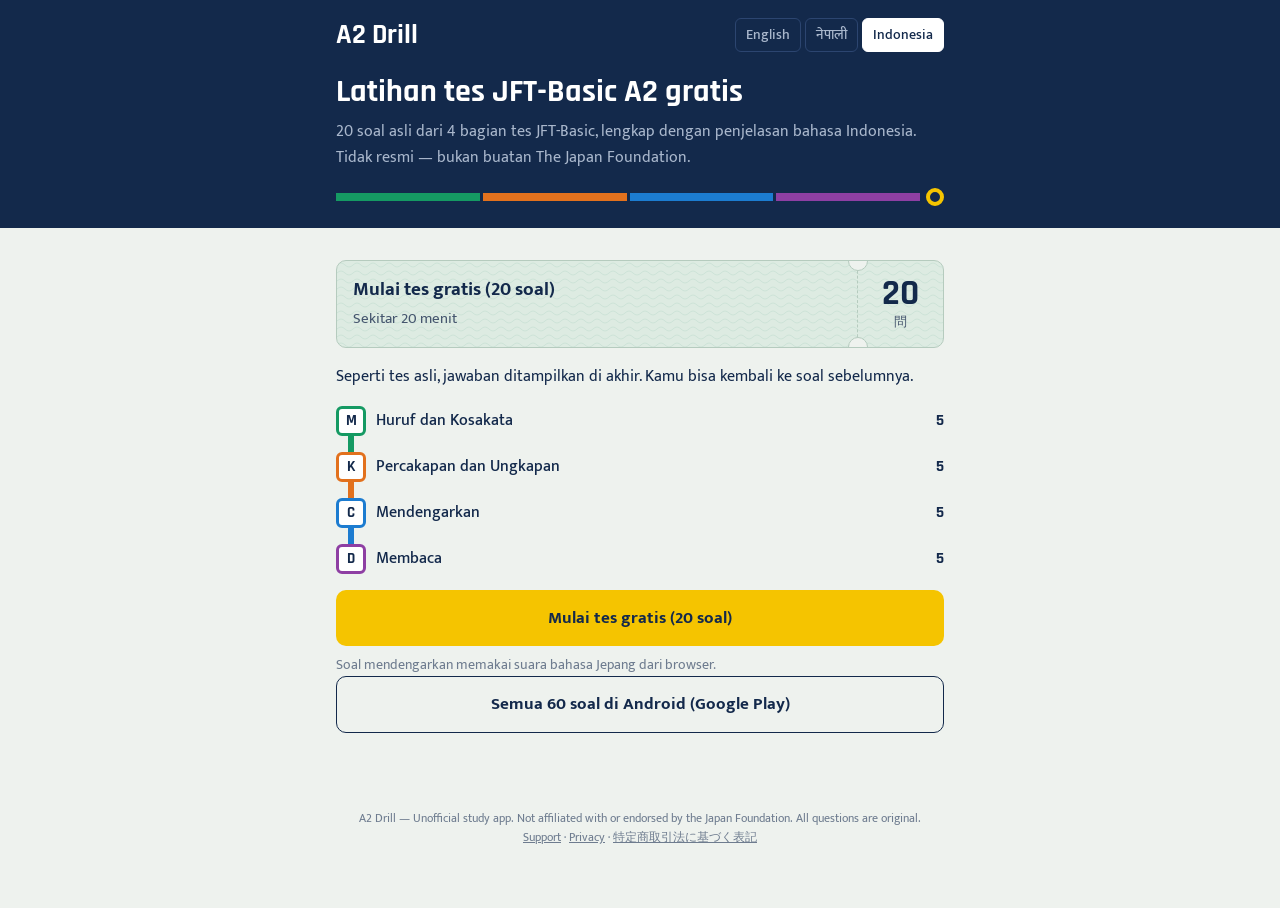
==== commit 0bfbdba4: "Web模試：Google Play（公開ずみ）への導線を始めと終わりに・OGP・ファビコン・アクセス計測。App Store は並ぶまで出さない Co-Authored-By: Claude Opus" ====
--- a/id/index.html
+++ b/id/index.html
@@ -1,4 +1,4 @@
 <!doctype html><html lang="id" data-lang="id"><head><meta charset="utf-8"><meta name="viewport" content="width=device-width,initial-scale=1">
 <title>Simulasi Tes JFT-Basic A2 Gratis (Tidak Resmi) — Penjelasan Bahasa Indonesia</title><meta name="description" content="Latihan soal JFT-Basic (bahasa Jepang A2) gratis dan tidak resmi: huruf &amp; kosakata, percakapan, mendengarkan, dan membaca. Penjelasan dalam bahasa Indonesia, Inggris, dan Nepal."><link rel="canonical" href="https://f-kudo-hub.github.io/a2-drill/id/">
-<link rel="alternate" hreflang="en" href="https://f-kudo-hub.github.io/a2-drill/"><link rel="alternate" hreflang="ne" href="https://f-kudo-hub.github.io/a2-drill/ne/"><link rel="alternate" hreflang="id" href="https://f-kudo-hub.github.io/a2-drill/id/"><link rel="alternate" hreflang="x-default" href="https://f-kudo-hub.github.io/a2-drill/"><script type="application/ld+json">{"@context":"https://schema.org","@type":"Quiz","name":"Latihan tes JFT-Basic A2 gratis","description":"Latihan soal JFT-Basic (bahasa Jepang A2) gratis dan tidak resmi: huruf & kosakata, percakapan, mendengarkan, dan membaca. Penjelasan dalam bahasa Indonesia, Inggris, dan Nepal.","inLanguage":["ja","id"],"educationalLevel":"CEFR A2","isAccessibleForFree":true}</script><link rel="preconnect" href="https://fonts.googleapis.com"><link rel="preconnect" href="https://fonts.gstatic.com" crossorigin><link rel="stylesheet" href="https://fonts.googleapis.com/css2?family=Mukta:wght@400;500;700&family=Rajdhani:wght@600;700&display=swap">
-<meta name="theme-color" content="#13294B"><link rel="stylesheet" href="../style.css"></head><body><div class="board"><div class="in"><header><span class="brand">A2 Drill</span><nav class="langs" aria-label="Language"><a href="../" class="" hreflang="en">English</a><a href="../ne/" class="" hreflang="ne">नेपाली</a><a href="../id/" class="on" hreflang="id">Indonesia</a></nav></header><h1>Latihan tes JFT-Basic A2 gratis</h1><p class="lead">20 soal asli dari 4 bagian tes JFT-Basic, lengkap dengan penjelasan bahasa Indonesia. Tidak resmi — bukan buatan The Japan Foundation.</p><div class="strip" aria-hidden="true"><i></i><i></i><i></i><i></i><b></b></div></div></div><div class="wrap"><div id="app"></div></div><script>window.A2_Q=[{"id":"M01","s":"moji","type":"語の意味","prompt":"きのうは <u>ひまでした</u>。","passage":"","audio":null,"choices":["しごとが たくさん ありました","しごとが ありませんでした","びょうきでした","やすみが ありませんでした"],"answer":1,"explain":{"ja":"「ひま」は、することがなくて 時間がある ようすです。だから「しごとが ありませんでした」が いちばん 近いです。「しごとが たくさん ありました」は「いそがしい」の意味で、反対です。","en":"\"Hima\" means you have free time because there is nothing to do, so \"I had no work\" is the closest. \"I had a lot of work\" means \"isogashii\" (busy), which is the opposite.","ne":"「ひま」 को अर्थ गर्ने काम नभएर समय खाली हुनु हो। त्यसैले \"काम थिएन\" (しごとが ありませんでした) सबैभन्दा नजिकको अर्थ हो। \"धेरै काम थियो\" भनेको 「いそがしい」 (व्यस्त) हो, जुन उल्टो अर्थ हो।","id":"「ひま」 artinya punya waktu luang karena tidak ada yang harus dikerjakan. Jadi \"tidak ada pekerjaan\" (しごとが ありませんでした) adalah yang paling dekat. \"Banyak pekerjaan\" berarti 「いそがしい」 (sibuk), artinya kebalikannya."}},{"id":"M02","s":"moji","type":"語の意味","prompt":"この <ruby>部屋<rt>へや</rt></ruby>は <u>せまい</u>です。","passage":"","audio":null,"choices":["おおきいです","くらいです","ちいさいです","さむいです"],"answer":2,"explain":{"ja":"「せまい」は、場所が 小さくて 広くない ことです。部屋の 話なので「ちいさいです」が 近いです。「おおきい」は 反対、「くらい」は 明るくない、「さむい」は 気温の ことです。","en":"\"Semai\" means a place is small and not spacious. Since we are talking about a room, \"chiisai\" (small) is closest. \"Ookii\" is the opposite, \"kurai\" means dark, and \"samui\" is about temperature.","ne":"「せまい」 को अर्थ ठाउँ सानो र साँघुरो हुनु हो। कोठाको कुरा भएकाले 「ちいさいです」 (सानो छ) नजिकको अर्थ हो। 「おおきい」 उल्टो अर्थ हो, 「くらい」 भनेको अँध्यारो, र 「さむい」 भनेको जाडो/चिसो।","id":"「せまい」 artinya tempatnya kecil dan tidak luas (sempit). Karena ini tentang kamar, 「ちいさいです」 (kecil) paling dekat. 「おおきい」 kebalikannya, 「くらい」 artinya gelap, dan 「さむい」 artinya dingin (suhu)."}},{"id":"M03","s":"moji","type":"語の意味","prompt":"<ruby>田中<rt>たなか</rt></ruby>さんは いま <u>るす</u>です。","passage":"","audio":null,"choices":["いえに います","ねて います","びょうきです","いえに いません"],"answer":3,"explain":{"ja":"「るす」は、家に だれも いない ことです。電話や たずねた とき「るすです」と 言います。だから「いえに いません」が 正しいです。「ねて います」は 家に いるので、意味が ちがいます。","en":"\"Rusu\" means nobody is at home. People say \"rusu desu\" when they call or visit and the person is out. So \"is not at home\" is correct. \"Is sleeping\" means the person is at home, so it is different.","ne":"「るす」 भनेको घरमा कोही नहुनु हो। फोन गर्दा वा भेट्न जाँदा मान्छे बाहिर गएको छ भने 「るすです」 भनिन्छ। त्यसैले 「いえに いません」 (घरमा हुनुहुन्न) सही हो। 「ねて います」 (सुतिरहेको) भए त घरमै हुन्छ, त्यसैले अर्थ फरक हो।","id":"「るす」 artinya tidak ada orang di rumah. Saat menelepon atau berkunjung dan orangnya sedang pergi, kita bilang 「るすです」. Jadi 「いえに いません」 (tidak ada di rumah) benar. 「ねて います」 (sedang tidur) berarti ada di rumah, jadi artinya berbeda."}},{"id":"M04","s":"moji","type":"語の意味","prompt":"この <ruby>仕事<rt>しごと</rt></ruby>は <u>かんたん</u>です。","passage":"","audio":null,"choices":["むずかしくないです","おもしろくないです","いそがしくないです","たいへんです"],"answer":0,"explain":{"ja":"「かんたん」は、やさしくて すぐ できる ことです。だから「むずかしくないです」が 同じ 意味です。「たいへん」は 反対の 意味です。「おもしろくない」「いそがしくない」は 別の ことを 言って います。","en":"\"Kantan\" means easy, something you can do quickly. So \"not difficult\" has the same meaning. \"Taihen\" (hard, tough) is the opposite. \"Not interesting\" and \"not busy\" talk about different things.","ne":"「かんたん」 को अर्थ सजिलो, छिट्टै गर्न सकिने हो। त्यसैले 「むずかしくないです」 (गाह्रो छैन) को अर्थ उही हो। 「たいへん」 (गाह्रो/कष्टकर) उल्टो अर्थ हो। 「おもしろくない」 (रमाइलो छैन) र 「いそがしくない」 (व्यस्त छैन) अर्कै कुरा हुन्।","id":"「かんたん」 artinya mudah, bisa dikerjakan dengan cepat. Jadi 「むずかしくないです」 (tidak sulit) artinya sama. 「たいへん」 (berat/repot) adalah kebalikannya. 「おもしろくない」 (tidak menarik) dan 「いそがしくない」 (tidak sibuk) membicarakan hal lain."}},{"id":"M05","s":"moji","type":"語の使い方","prompt":"「なくす」の 使い方が いちばん いい ものは どれですか。","passage":"","audio":null,"choices":["でんきを なくして ください。","かぜが なくしました。","えきで さいふを なくしました。","パンを なくして たべました。"],"answer":2,"explain":{"ja":"「なくす」は、持って いた 物が どこかへ 行って 見つからなく なる ことです。「さいふを なくしました」が 正しいです。電気は「けす」、かぜは「なおる」を 使います。","en":"\"Nakusu\" means to lose something you had, so you cannot find it. \"I lost my wallet at the station\" is correct. For lights you say \"kesu\" (turn off), and for a cold you say \"naoru\" (get better).","ne":"「なくす」 भनेको आफूसँग भएको चीज हराउनु, भेट्न नसक्नु हो। 「さいふを なくしました」 (पर्स हरायो) सही हो। बत्तीको लागि 「けす」 (निभाउनु), रुघाखोकीको लागि 「なおる」 (निको हुनु) प्रयोग गरिन्छ।","id":"「なくす」 artinya kehilangan barang yang tadinya dimiliki sehingga tidak bisa ditemukan. 「さいふを なくしました」 (dompet saya hilang) benar. Untuk lampu dipakai 「けす」 (mematikan), dan untuk masuk angin/flu dipakai 「なおる」 (sembuh)."}},{"id":"K01","s":"kaiwa","type":"文法","prompt":"きのう、<ruby>駅<rt>えき</rt></ruby>の 近くの スーパー（　）やさいを 買いました。","passage":"","audio":null,"choices":["に","を","で","が"],"answer":2,"explain":{"ja":"何かを する 場所には「で」を 使います。「スーパーで 買いました」が 正しいです。「に」は 行く 先や ある 場所（スーパーに 行きます）に 使います。","en":"Use \"de\" for the place where you do an action: \"I bought it at (de) the supermarket.\" \"Ni\" is for a destination or where something exists, as in \"supaa ni ikimasu\" (I go to the supermarket).","ne":"कुनै काम गर्ने ठाउँ जनाउन 「で」 प्रयोग गरिन्छ। 「スーパーで 買いました」 (सुपरमार्केटमा किनेँ) सही हो। 「に」 जाने ठाउँ वा कुनै चीज भएको ठाउँ जनाउन प्रयोग हुन्छ, जस्तै 「スーパーに 行きます」 (सुपरमार्केट जान्छु)।","id":"Untuk tempat melakukan suatu kegiatan dipakai 「で」. 「スーパーで 買いました」 (membeli di supermarket) benar. 「に」 dipakai untuk tujuan pergi atau tempat sesuatu berada, misalnya 「スーパーに 行きます」 (pergi ke supermarket)."}},{"id":"K02","s":"kaiwa","type":"文法","prompt":"すみません、ここで しゃしんを（　）も いいですか。","passage":"","audio":null,"choices":["とって","とる","とった","とり"],"answer":0,"explain":{"ja":"「〜ても いいですか」は、してよいか 聞く ときの 形です。動詞は て形に するので「とって も いいですか」です。ほかの 形は「も いいですか」に つながりません。","en":"\"... te mo ii desu ka\" is how you ask for permission. The verb takes the te-form, so it is \"totte mo ii desu ka\" (May I take a photo?). The other forms cannot connect to \"mo ii desu ka\".","ne":"「〜ても いいですか」 अनुमति माग्दा प्रयोग हुने रूप हो। क्रियालाई て-रूपमा राखिन्छ, त्यसैले 「とって も いいですか」 (फोटो खिच्न मिल्छ?) हुन्छ। अरू रूपहरू 「も いいですか」 सँग जोडिँदैनन्।","id":"「〜ても いいですか」 adalah bentuk untuk meminta izin. Kata kerjanya memakai bentuk -te, jadi 「とって も いいですか」 (bolehkah saya memotret?). Bentuk lain tidak bisa disambung dengan 「も いいですか」."}},{"id":"K03","s":"kaiwa","type":"文法","prompt":"あしたは <ruby>仕事<rt>しごと</rt></ruby>が（　）から、パーティーに 行けません。","passage":"","audio":null,"choices":["あって","あれば","あったら","ある"],"answer":3,"explain":{"ja":"理由を 言う「から」の 前は、ふつう形（ある）か ていねい形（あります）に します。「あるから」が 正しいです。「あって」「あれば」「あったら」は「から」の 前に 置けません。","en":"Before \"kara\" (because), use the plain form (aru) or the polite form (arimasu). So \"aru kara\" is correct. \"Atte\", \"areba\" and \"attara\" cannot come before \"kara\".","ne":"कारण बताउने 「から」 (किनभने) अगाडि साधारण रूप (ある) वा विनम्र रूप (あります) राखिन्छ। त्यसैले 「あるから」 सही हो। 「あって」, 「あれば」, 「あったら」 लाई 「から」 अगाडि राख्न मिल्दैन।","id":"Sebelum 「から」 (karena) dipakai bentuk biasa (ある) atau bentuk sopan (あります). Jadi 「あるから」 benar. 「あって」, 「あれば」, dan 「あったら」 tidak bisa diletakkan sebelum 「から」."}},{"id":"K04","s":"kaiwa","type":"文法","prompt":"この くすりは、ごはんを（　）あとで のんで ください。","passage":"","audio":null,"choices":["たべる","たべた","たべて","たべない"],"answer":1,"explain":{"ja":"「〜た あとで」は、あることが 終わってから 次の ことを する ときの 形です。動詞は た形に します。「たべた あとで」は「食事の 後で」と 同じ 意味です。くすりの 袋に よく 書いて あります。","en":"\"... ta ato de\" means \"after doing ...\". The verb takes the ta-form: \"tabeta ato de\" (after eating). This is often written on medicine bags in Japan.","ne":"「〜た あとで」 भनेको एउटा काम सकिएपछि अर्को काम गर्दा प्रयोग हुने रूप हो। क्रियालाई た-रूपमा राखिन्छ: 「たべた あとで」 (खाना खाइसकेपछि)। जापानमा औषधिको खाममा यो प्रायः लेखिएको हुन्छ।","id":"「〜た あとで」 artinya \"setelah melakukan …\". Kata kerjanya memakai bentuk -ta: 「たべた あとで」 (setelah makan). Kalimat ini sering tertulis di kantong obat di Jepang."}},{"id":"K05","s":"kaiwa","type":"文法","prompt":"<ruby>毎日<rt>まいにち</rt></ruby> れんしゅうして、カタカナが（　）ように なりました。","passage":"","audio":null,"choices":["読める","読む","読んで","読みたい"],"answer":0,"explain":{"ja":"「〜ように なりました」は、前は できなかった ことが できるように 変わった ことを 言います。「カタカナが」の「が」には 可能の 形「読める」が 合います。「カタカナが 読む」とは 言いません。","en":"\"... you ni narimashita\" means something changed and now you can do it. With \"katakana ga\", the potential form \"yomeru\" (can read) fits. You do not say \"katakana ga yomu\".","ne":"「〜ように なりました」 ले पहिले गर्न नसकेको कुरा अहिले गर्न सक्ने भयो भन्ने परिवर्तन बताउँछ। 「カタカナが」 को 「が」 सँग सक्ने रूप 「読める」 (पढ्न सक्नु) मिल्छ। 「カタカナが 読む」 भनिँदैन।","id":"「〜ように なりました」 menyatakan perubahan: dulu tidak bisa, sekarang bisa. Dengan 「カタカナが」, bentuk potensial 「読める」 (bisa membaca) yang cocok. Kita tidak mengatakan 「カタカナが 読む」."}},{"id":"C01","s":"choukai","type":"会話の聞き取り","prompt":"男の人は、あした何時に来ますか。","passage":"","audio":[{"who":"F","ja":"アリさん、あしたのシフトですが、朝9時からでしたよね。"},{"who":"M","ja":"はい、9時からです。"},{"who":"F","ja":"すみません、10時からに変えてもいいですか。9時は田中さんが来ますから。"},{"who":"M","ja":"わかりました。じゃあ、10時に来ます。"}],"choices":["8時","9時","10時","11時"],"answer":2,"explain":{"ja":"はじめは9時からの予定でしたが、女の人が「10時からに変えてもいいですか」と聞き、男の人は「10時に来ます」と答えています。9時は田中さんが来る時間です。","en":"At first his shift started at 9:00, but the woman asks, \"Can I change it to 10:00?\" and he answers, \"Then I'll come at 10.\" 9:00 is when Tanaka-san comes, not him.","ne":"सुरुमा उनको सिफ्ट बिहान ९ बजेबाट थियो, तर महिलाले \"१० बजेबाट परिवर्तन गर्न मिल्छ?\" भनेर सोध्छिन्, र पुरुषले \"त्यसो भए १० बजे आउँछु\" भन्छन्। ९ बजे तानाका-सान आउनुहुन्छ।","id":"Awalnya sif dia mulai jam 9, tetapi si perempuan bertanya \"Boleh diganti jadi mulai jam 10?\" dan si laki-laki menjawab \"Baik, saya datang jam 10.\" Jam 9 adalah waktu Tanaka-san datang."}},{"id":"C02","s":"choukai","type":"会話の聞き取り","prompt":"男の人は、何を買いますか。","passage":"","audio":[{"who":"F","ja":"帰りに、スーパーで牛乳を買ってきてくれる？"},{"who":"M","ja":"いいよ。たまごは？"},{"who":"F","ja":"たまごはまだあるから、いらない。あ、パンもおねがい。"},{"who":"M","ja":"牛乳とパンだね。"}],"choices":["牛乳とたまご","牛乳とパン","たまごとパン","パンだけ"],"answer":1,"explain":{"ja":"女の人は「たまごはまだあるから、いらない」と言い、そのあと「パンもおねがい」と言っています。最後に男の人が「牛乳とパンだね」とまとめています。","en":"The woman says eggs are not needed (\"we still have eggs\"), then adds \"bread too, please.\" The man sums it up: \"Milk and bread.\"","ne":"महिलाले \"अण्डा अझै छ, चाहिँदैन\" भन्छिन्, अनि \"पाउरोटी पनि ल्याइदेऊ\" थप्छिन्। अन्तमा पुरुषले \"दूध र पाउरोटी, हैन?\" भनेर दोहोर्याउँछन्।","id":"Si perempuan bilang telur tidak perlu karena masih ada, lalu menambahkan \"roti juga, ya.\" Di akhir si laki-laki menyimpulkan: \"Susu dan roti, ya.\""}},{"id":"C03","s":"choukai","type":"会話の聞き取り","prompt":"男の人は、このあと まず何をしますか。","passage":"","audio":[{"who":"F","ja":"リンさん、山田さんのお茶、もう持っていきましたか。"},{"who":"M","ja":"いいえ、まだです。今から持っていきます。"},{"who":"F","ja":"あ、山田さんは今おふろです。先に、木村さんにお水を持っていってください。"},{"who":"M","ja":"はい、わかりました。"}],"choices":["山田さんにお茶を持っていく","山田さんをおふろにつれていく","木村さんにお茶を持っていく","木村さんにお水を持っていく"],"answer":3,"explain":{"ja":"山田さんは今おふろに入っているので、女の人は「先に、木村さんにお水を持っていってください」と言っています。「先に」は「まず」と同じ意味です。木村さんに持っていくのはお茶ではなく、お水です。","en":"Yamada-san is in the bath now, so the woman says, \"First, take water to Kimura-san.\" 先に means \"first / before that.\" What goes to Kimura-san is water, not tea.","ne":"यामादा-सान अहिले नुहाउँदै हुनुहुन्छ, त्यसैले महिलाले \"पहिले किमुरा-सानलाई पानी लगिदिनुहोस्\" भन्छिन्। 先に को अर्थ \"पहिले\" हो। किमुरा-सानलाई चिया होइन, पानी लैजाने हो।","id":"Yamada-san sedang mandi, jadi si perempuan berkata \"Lebih dulu, bawakan air untuk Kimura-san.\" 先に artinya \"lebih dulu\". Yang dibawa ke Kimura-san adalah air, bukan teh."}},{"id":"C04","s":"choukai","type":"会話の聞き取り","prompt":"二人は、どこで会いますか。","passage":"","audio":[{"who":"M","ja":"日曜日、駅の前で11時に会いましょう。"},{"who":"F","ja":"ごめん、駅の前は人が多いから、駅の中の本屋の前はどう？"},{"who":"M","ja":"いいよ。じゃあ、本屋の前で。"}],"choices":["駅の中の本屋の前","駅の前","本屋の中","駅の近くの公園"],"answer":0,"explain":{"ja":"男の人は「駅の前」と言いましたが、女の人が「駅の中の本屋の前はどう？」と言い直し、男の人は「いいよ」と答えています。「本屋の中」ではなく「本屋の前」です。","en":"The man first suggests \"in front of the station,\" but the woman proposes \"in front of the bookstore inside the station,\" and he agrees. It is in front of the bookstore, not inside it.","ne":"पुरुषले सुरुमा \"स्टेसनको अगाडि\" भने, तर महिलाले \"स्टेसनभित्रको किताब पसलको अगाडि कस्तो?\" भनिन्, र पुरुषले \"हुन्छ\" भने। किताब पसलभित्र होइन, अगाडि हो।","id":"Awalnya si laki-laki bilang \"di depan stasiun\", tetapi si perempuan mengusulkan \"di depan toko buku di dalam stasiun\", dan dia setuju. Tempatnya di depan toko buku, bukan di dalamnya."}},{"id":"C05","s":"choukai","type":"会話の聞き取り","prompt":"男の人は、何曜日に休みますか。","passage":"","audio":[{"who":"M","ja":"店長、来週の水曜日、休んでもいいですか。病院に行きたいんです。"},{"who":"F","ja":"水曜日はちょっと、人が少ないんです。木曜日はどうですか。"},{"who":"M","ja":"木曜日でもだいじょうぶです。"},{"who":"F","ja":"じゃあ、木曜日に休んでください。"}],"choices":["月曜日","火曜日","水曜日","木曜日"],"answer":3,"explain":{"ja":"男の人は水曜日に休みたいと言いましたが、店長は「水曜日はちょっと…」と言って断り、「木曜日はどうですか」と聞いています。最後に「木曜日に休んでください」と決まりました。「ちょっと…」は、はっきり言わない断り方です。","en":"He asks for Wednesday off, but the manager says \"Wednesday is a bit...\" (a soft way of saying no) and suggests Thursday. In the end she says, \"Take Thursday off.\"","ne":"उनले बुधबार बिदा माग्छन्, तर पसलकी म्यानेजरले \"बुधबार अलि...\" भनेर नम्र तरिकाले अस्वीकार गर्छिन् र बिहीबार कस्तो भनेर सोध्छिन्। अन्तमा \"बिहीबार बिदा लिनुहोस्\" भन्ने तय हुन्छ।","id":"Dia minta libur hari Rabu, tetapi manajer berkata \"Rabu agak...\" (cara halus untuk menolak) dan menawarkan hari Kamis. Akhirnya diputuskan \"Silakan libur hari Kamis.\""}},{"id":"D01","s":"dokkai","type":"掲示・案内の読み取り","prompt":"水曜日の午後3時に、この病院へ行きたいです。正しいのはどれですか。","passage":"さくら<ruby>内科<rt>ないか</rt></ruby><br>【<ruby>診療時間<rt>しんりょうじかん</rt></ruby>】<br>月・火・木・金　9:00〜12:00／15:00〜18:00<br>水・土　9:00〜12:00<br>日・<ruby>祝日<rt>しゅくじつ</rt></ruby>　休み","audio":null,"choices":["水曜日の午後は休みなので、行けない","水曜日は午後6時までやっている","水曜日は午前も午後もやっている","<ruby>予約<rt>よやく</rt></ruby>をすれば、午後も行ける"],"answer":0,"explain":{"ja":"水曜日は「9:00〜12:00」だけで、午後の時間が書いてありません。だから午後3時には行けません。予約のことは、どこにも書いてありません。","en":"On Wednesday the clinic is open only 9:00–12:00; no afternoon hours are listed. So you cannot go at 3 p.m. Nothing is written about reservations.","ne":"बुधबार ९:०० देखि १२:०० सम्म मात्र खुला छ; दिउँसोको समय लेखिएको छैन। त्यसैले दिउँसो ३ बजे जान सकिँदैन। बुकिङ (予約) को बारेमा कहीँ पनि लेखिएको छैन।","id":"Hari Rabu klinik hanya buka jam 9.00–12.00; jam sore tidak tertulis. Jadi Anda tidak bisa datang jam 3 sore. Tentang reservasi (予約) tidak ditulis sama sekali."}},{"id":"D02","s":"dokkai","type":"掲示・案内の読み取り","prompt":"ペットボトルは、いつ出しますか。","passage":"ごみの出し方（さくら<ruby>寮<rt>りょう</rt></ruby>）<br>・もえるごみ：火曜日・金曜日<br>・もえないごみ：第1水曜日<br>・ペットボトル：毎週木曜日<br>・かん・びん：第3水曜日<br>※朝8時までに、寮の前のごみ<ruby>置<rt>お</rt></ruby>き場に出してください。","audio":null,"choices":["火曜日と金曜日の朝8時まで","毎週木曜日の朝8時まで","第1水曜日の朝8時まで","第3水曜日の夜"],"answer":1,"explain":{"ja":"「ペットボトル：毎週木曜日」と書いてあります。そして、下の※に「朝8時までに」とあるので、毎週木曜日の朝8時までです。火曜日・金曜日は「もえるごみ」の日です。","en":"The notice says \"PET bottles: every Thursday,\" and the note (※) at the bottom says \"by 8 a.m.\" So it is every Thursday by 8 a.m. Tuesday and Friday are for burnable garbage.","ne":"सूचनामा \"पेट बोतल: हरेक बिहीबार\" लेखिएको छ, र तलको ※ मा \"बिहान ८ बजेभित्र\" लेखिएको छ। त्यसैले हरेक बिहीबार बिहान ८ बजेभित्र फाल्ने हो। मंगलबार र शुक्रबार बल्ने फोहोरको दिन हो।","id":"Di pengumuman tertulis \"Botol PET: setiap hari Kamis,\" dan catatan (※) di bawah menulis \"sebelum jam 8 pagi.\" Jadi setiap Kamis sebelum jam 8 pagi. Selasa dan Jumat untuk sampah yang bisa dibakar."}},{"id":"D03","s":"dokkai","type":"掲示・案内の読み取り","prompt":"アリさんが朝7時から働く日は、いつですか。","passage":"10月 第2週のシフト<br>月：グエン（朝）・アリ（昼）<br>火：グエン（朝）・サリ（昼）<br>水：アリ（朝）・サリ（昼）<br>木：アリ（朝）・グエン（昼）<br>金：サリ（朝）・グエン（昼）<br>土：サリ（朝）・アリ（昼）<br>日：グエン（朝）・アリ（昼）<br>朝＝7:00〜15:00　昼＝12:00〜20:00","audio":null,"choices":["月曜日と日曜日","土曜日と日曜日","水曜日と木曜日","木曜日と金曜日"],"answer":2,"explain":{"ja":"「朝＝7:00〜15:00」なので、「アリ（朝）」と書いてある日をさがします。水曜日と木曜日です。月・土・日は「アリ（昼）」なので、12時からです。","en":"\"朝 (morning) = 7:00–15:00,\" so look for the days marked アリ（朝）: Wednesday and Thursday. On Monday, Saturday and Sunday Ali works 昼 (from 12:00).","ne":"\"朝 (बिहान) = ७:०० देखि १५:००\" भएकाले \"アリ（朝）\" लेखिएका दिन खोज्नुहोस्: बुधबार र बिहीबार। सोमबार, शनिबार र आइतबार अलीको 昼 (१२ बजेदेखि) सिफ्ट हो।","id":"\"朝 (pagi) = 7.00–15.00,\" jadi cari hari yang tertulis アリ（朝）: Rabu dan Kamis. Pada Senin, Sabtu, dan Minggu Ali masuk sif 昼 (mulai jam 12)."}},{"id":"D04","s":"dokkai","type":"掲示・案内の読み取り","prompt":"病院でもらった<ruby>薬<rt>くすり</rt></ruby>のふくろです。この薬は、1日に全部で<ruby>何錠<rt>なんじょう</rt></ruby>飲みますか。","passage":"【飲み<ruby>薬<rt>ぐすり</rt></ruby>】<br>1日3回　<ruby>食後<rt>しょくご</rt></ruby>に飲んでください。<br>1回に2<ruby>錠<rt>じょう</rt></ruby><br>※ねる前には飲まないでください。<br>※5日分あります。","audio":null,"choices":["2錠","3錠","5錠","6錠"],"answer":3,"explain":{"ja":"「1日3回」「1回に2錠」なので、3×2で1日に6錠です。「5日分」は何日飲むかで、1日の数ではありません。「食後」はごはんを食べたあとという意味です。","en":"\"3 times a day\" and \"2 tablets each time,\" so 3 × 2 = 6 tablets a day. \"5日分\" means it is enough for 5 days, not the number per day. 食後 means \"after meals.\"","ne":"\"दिनको ३ पटक\" र \"एक पटकमा २ चक्की\" भएकाले ३ × २ = दिनमा ६ चक्की। \"5日分\" भनेको ५ दिनलाई पुग्ने औषधि हो, दिनको संख्या होइन। 食後 को अर्थ \"खाना खाएपछि\" हो।","id":"\"3 kali sehari\" dan \"sekali minum 2 tablet,\" jadi 3 × 2 = 6 tablet sehari. \"5日分\" artinya cukup untuk 5 hari, bukan jumlah per hari. 食後 artinya \"sesudah makan\"."}},{"id":"D05","s":"dokkai","type":"掲示・案内の読み取り","prompt":"10月17日（土）の教室に行きたいです。いつまでに電話をしますか。","passage":"やさしい<ruby>日本語教室<rt>きょうしつ</rt></ruby><br>日時：毎週土曜日　10:00〜11:30<br>場所：<ruby>市民<rt>しみん</rt></ruby>センター　3階　<ruby>会議室<rt>かいぎしつ</rt></ruby><br>お金：<ruby>無料<rt>むりょう</rt></ruby><br><ruby>申<rt>もう</rt></ruby>し<ruby>込<rt>こ</rt></ruby>み：その週の水曜日までに、電話でお願いします。<br>電話：000-1234-5678","audio":null,"choices":["10月10日（土）","10月14日（水）","10月16日（金）","10月17日（土）"],"answer":1,"explain":{"ja":"申し込みは「その週の水曜日までに」です。10月17日（土）と同じ週の水曜日は、10月14日です。教室の日（土曜日）の3日前と考えるとわかりやすいです。","en":"You must apply \"by Wednesday of that week.\" For the class on Saturday, October 17, that Wednesday is October 14 (three days before the class).","ne":"आवेदन \"त्यही हप्ताको बुधबारसम्म\" गर्नुपर्छ। अक्टोबर १७ (शनिबार) को कक्षाको लागि त्यो बुधबार अक्टोबर १४ हो (कक्षाभन्दा ३ दिन अघि)।","id":"Pendaftaran harus \"paling lambat hari Rabu minggu itu.\" Untuk kelas hari Sabtu, 17 Oktober, hari Rabu itu adalah 14 Oktober (tiga hari sebelum kelas)."}}];window.A2_T={"sections":{"moji":"Huruf dan Kosakata","kaiwa":"Percakapan dan Ungkapan","choukai":"Mendengarkan","dokkai":"Membaca"},"types":{"語の意味":"Arti kata","語の使い方":"Penggunaan kata","漢字の読み":"Cara membaca kanji","漢字の意味と用法":"Arti dan penggunaan kanji","文法":"Tata bahasa","会話の表現":"Ungkapan dalam percakapan","会話の聞き取り":"Mendengarkan percakapan","店・公共機関での聞き取り":"Mendengarkan di toko dan tempat umum","アナウンス・指示の聞き取り":"Pengumuman dan instruksi","掲示・案内の読み取り":"Mencari informasi di papan pengumuman","手紙・メッセージの読み取り":"Membaca surat dan pesan"},"play":"Putar audio","playing":"Sedang diputar…","correct":"Benar!","wrong":"Belum tepat","answerIs":"Jawaban: {a}","showJa":"Tampilkan penjelasan bahasa Jepang","next":"Berikutnya","finish":"Selesai","mockIntro":"Seperti tes asli, jawaban ditampilkan di akhir. Kamu bisa kembali ke soal sebelumnya."};window.A2_I={"語の意味":{"ja":"＿＿の ことばと だいたい 同じ いみの ものを えらんで ください。","en":"Choose the answer closest in meaning to the underlined words.","ne":"रेखाङ्कित शब्दसँग मिल्दोजुल्दो अर्थ भएको उत्तर छान्नुहोस्।","id":"Pilih jawaban yang artinya paling mirip dengan kata yang digarisbawahi."},"語の使い方":{"ja":"ことばの 使い方が いちばん いい ものを えらんで ください。","en":"Choose the sentence that uses the word correctly.","ne":"शब्द सही तरिकाले प्रयोग भएको वाक्य छान्नुहोस्।","id":"Pilih kalimat yang menggunakan kata itu dengan benar."},"漢字の読み":{"ja":"＿＿の 漢字の 読み方を えらんで ください。","en":"Choose the correct reading of the underlined kanji.","ne":"रेखाङ्कित खान्जीको सही पढाइ छान्नुहोस्।","id":"Pilih cara baca yang benar untuk kanji yang digarisbawahi."},"漢字の意味と用法":{"ja":"＿＿の ことばを 漢字で 書くと どれですか。","en":"Choose the correct kanji for the underlined word.","ne":"रेखाङ्कित शब्दको सही खान्जी छान्नुहोस्।","id":"Pilih kanji yang benar untuk kata yang digarisbawahi."},"文法":{"ja":"（　）に 入る ものを えらんで ください。","en":"Choose the best answer for the blank.","ne":"खाली ठाउँमा मिल्ने उत्तर छान्नुहोस्।","id":"Pilih jawaban yang paling tepat untuk bagian yang kosong."},"会話の表現":{"ja":"（　）に 入る いちばん いい ことばを えらんで ください。","en":"Choose the most suitable words for the conversation.","ne":"कुराकानीमा सबैभन्दा उपयुक्त शब्द छान्नुहोस्।","id":"Pilih ungkapan yang paling cocok untuk percakapan itu."},"会話の聞き取り":{"ja":"会話を 聞いて、答えを えらんで ください。","en":"Listen to the conversation and choose the answer.","ne":"कुराकानी सुनेर उत्तर छान्नुहोस्।","id":"Dengarkan percakapan, lalu pilih jawabannya."},"店・公共機関での聞き取り":{"ja":"店や <ruby>役所<rt>やくしょ</rt></ruby>などでの 会話を 聞いて、答えを えらんで ください。","en":"Listen to the conversation at a shop or public office and choose the answer.","ne":"पसल वा कार्यालयको कुराकानी सुनेर उत्तर छान्नुहोस्।","id":"Dengarkan percakapan di toko atau kantor, lalu pilih jawabannya."},"アナウンス・指示の聞き取り":{"ja":"アナウンスや <ruby>説明<rt>せつめい</rt></ruby>を 聞いて、答えを えらんで ください。","en":"Listen to the announcement or instructions and choose the answer.","ne":"घोषणा वा निर्देशन सुनेर उत्तर छान्नुहोस्।","id":"Dengarkan pengumuman atau instruksi, lalu pilih jawabannya."},"掲示・案内の読み取り":{"ja":"お知らせを 読んで、答えを えらんで ください。","en":"Read the notice and choose the answer.","ne":"सूचना पढेर उत्तर छान्नुहोस्।","id":"Baca pengumuman itu, lalu pilih jawabannya."},"手紙・メッセージの読み取り":{"ja":"メッセージを 読んで、答えを えらんで ください。","en":"Read the message and choose the answer.","ne":"सन्देश पढेर उत्तर छान्नुहोस्।","id":"Baca pesan itu, lalu pilih jawabannya."}};window.A2_P={"title":"Simulasi Tes JFT-Basic A2 Gratis (Tidak Resmi) — Penjelasan Bahasa Indonesia","desc":"Latihan soal JFT-Basic (bahasa Jepang A2) gratis dan tidak resmi: huruf & kosakata, percakapan, mendengarkan, dan membaca. Penjelasan dalam bahasa Indonesia, Inggris, dan Nepal.","h1":"Latihan tes JFT-Basic A2 gratis","lead":"20 soal asli dari 4 bagian tes JFT-Basic, lengkap dengan penjelasan bahasa Indonesia. Tidak resmi — bukan buatan The Japan Foundation.","start":"Mulai tes gratis (20 soal)","app":"Semua 60 soal di iPhone","appSoon":"Aplikasi iPhone: segera hadir","score":"Nilai kamu","again":"Coba lagi","minutes":"Sekitar 20 menit","voice":"Soal mendengarkan memakai suara bahasa Jepang dari browser.","appUrl":""};</script><script src="../app.js"></script><div class="wrap" style="padding-top:0"><p class="foot">A2 Drill — Unofficial study app. Not affiliated with or endorsed by the Japan Foundation. All questions are original.<br><a href="../support.html">Support</a> · <a href="../privacy.html">Privacy</a> · <a href="../tokushoho.html">特定商取引法に基づく表記</a></p></div></body></html>+<link rel="alternate" hreflang="en" href="https://f-kudo-hub.github.io/a2-drill/"><link rel="alternate" hreflang="ne" href="https://f-kudo-hub.github.io/a2-drill/ne/"><link rel="alternate" hreflang="id" href="https://f-kudo-hub.github.io/a2-drill/id/"><link rel="alternate" hreflang="x-default" href="https://f-kudo-hub.github.io/a2-drill/"><meta property="og:type" content="website"><meta property="og:title" content="Simulasi Tes JFT-Basic A2 Gratis (Tidak Resmi) — Penjelasan Bahasa Indonesia"><meta property="og:description" content="Latihan soal JFT-Basic (bahasa Jepang A2) gratis dan tidak resmi: huruf &amp; kosakata, percakapan, mendengarkan, dan membaca. Penjelasan dalam bahasa Indonesia, Inggris, dan Nepal."><meta property="og:url" content="https://f-kudo-hub.github.io/a2-drill/id/"><meta property="og:image" content="https://f-kudo-hub.github.io/a2-drill/icon.png"><meta property="og:site_name" content="A2 Drill"><meta name="twitter:card" content="summary"><link rel="icon" href="https://f-kudo-hub.github.io/a2-drill/icon.png" type="image/png"><link rel="apple-touch-icon" href="https://f-kudo-hub.github.io/a2-drill/icon.png"><meta name="google-play-app" content="app-id=com.fkudo.jftprep"><script defer src="https://static.cloudflareinsights.com/beacon.min.js" data-cf-beacon='{"token": "a4c6e92c7e0c438e84cfaf68191612fd"}'></script><script type="application/ld+json">{"@context":"https://schema.org","@type":"Quiz","name":"Latihan tes JFT-Basic A2 gratis","description":"Latihan soal JFT-Basic (bahasa Jepang A2) gratis dan tidak resmi: huruf & kosakata, percakapan, mendengarkan, dan membaca. Penjelasan dalam bahasa Indonesia, Inggris, dan Nepal.","inLanguage":["ja","id"],"educationalLevel":"CEFR A2","isAccessibleForFree":true}</script><link rel="preconnect" href="https://fonts.googleapis.com"><link rel="preconnect" href="https://fonts.gstatic.com" crossorigin><link rel="stylesheet" href="https://fonts.googleapis.com/css2?family=Mukta:wght@400;500;700&family=Rajdhani:wght@600;700&display=swap">
+<meta name="theme-color" content="#13294B"><link rel="stylesheet" href="../style.css"></head><body><div class="board"><div class="in"><header><span class="brand">A2 Drill</span><nav class="langs" aria-label="Language"><a href="../" class="" hreflang="en">English</a><a href="../ne/" class="" hreflang="ne">नेपाली</a><a href="../id/" class="on" hreflang="id">Indonesia</a></nav></header><h1>Latihan tes JFT-Basic A2 gratis</h1><p class="lead">20 soal asli dari 4 bagian tes JFT-Basic, lengkap dengan penjelasan bahasa Indonesia. Tidak resmi — bukan buatan The Japan Foundation.</p><div class="strip" aria-hidden="true"><i></i><i></i><i></i><i></i><b></b></div></div></div><div class="wrap"><div id="app"></div></div><script>window.A2_Q=[{"id":"M01","s":"moji","type":"語の意味","prompt":"きのうは <u>ひまでした</u>。","passage":"","audio":null,"choices":["しごとが たくさん ありました","しごとが ありませんでした","びょうきでした","やすみが ありませんでした"],"answer":1,"explain":{"ja":"「ひま」は、することがなくて 時間がある ようすです。だから「しごとが ありませんでした」が いちばん 近いです。「しごとが たくさん ありました」は「いそがしい」の意味で、反対です。","en":"\"Hima\" means you have free time because there is nothing to do, so \"I had no work\" is the closest. \"I had a lot of work\" means \"isogashii\" (busy), which is the opposite.","ne":"「ひま」 को अर्थ गर्ने काम नभएर समय खाली हुनु हो। त्यसैले \"काम थिएन\" (しごとが ありませんでした) सबैभन्दा नजिकको अर्थ हो। \"धेरै काम थियो\" भनेको 「いそがしい」 (व्यस्त) हो, जुन उल्टो अर्थ हो।","id":"「ひま」 artinya punya waktu luang karena tidak ada yang harus dikerjakan. Jadi \"tidak ada pekerjaan\" (しごとが ありませんでした) adalah yang paling dekat. \"Banyak pekerjaan\" berarti 「いそがしい」 (sibuk), artinya kebalikannya."}},{"id":"M02","s":"moji","type":"語の意味","prompt":"この <ruby>部屋<rt>へや</rt></ruby>は <u>せまい</u>です。","passage":"","audio":null,"choices":["おおきいです","くらいです","ちいさいです","さむいです"],"answer":2,"explain":{"ja":"「せまい」は、場所が 小さくて 広くない ことです。部屋の 話なので「ちいさいです」が 近いです。「おおきい」は 反対、「くらい」は 明るくない、「さむい」は 気温の ことです。","en":"\"Semai\" means a place is small and not spacious. Since we are talking about a room, \"chiisai\" (small) is closest. \"Ookii\" is the opposite, \"kurai\" means dark, and \"samui\" is about temperature.","ne":"「せまい」 को अर्थ ठाउँ सानो र साँघुरो हुनु हो। कोठाको कुरा भएकाले 「ちいさいです」 (सानो छ) नजिकको अर्थ हो। 「おおきい」 उल्टो अर्थ हो, 「くらい」 भनेको अँध्यारो, र 「さむい」 भनेको जाडो/चिसो।","id":"「せまい」 artinya tempatnya kecil dan tidak luas (sempit). Karena ini tentang kamar, 「ちいさいです」 (kecil) paling dekat. 「おおきい」 kebalikannya, 「くらい」 artinya gelap, dan 「さむい」 artinya dingin (suhu)."}},{"id":"M03","s":"moji","type":"語の意味","prompt":"<ruby>田中<rt>たなか</rt></ruby>さんは いま <u>るす</u>です。","passage":"","audio":null,"choices":["いえに います","ねて います","びょうきです","いえに いません"],"answer":3,"explain":{"ja":"「るす」は、家に だれも いない ことです。電話や たずねた とき「るすです」と 言います。だから「いえに いません」が 正しいです。「ねて います」は 家に いるので、意味が ちがいます。","en":"\"Rusu\" means nobody is at home. People say \"rusu desu\" when they call or visit and the person is out. So \"is not at home\" is correct. \"Is sleeping\" means the person is at home, so it is different.","ne":"「るす」 भनेको घरमा कोही नहुनु हो। फोन गर्दा वा भेट्न जाँदा मान्छे बाहिर गएको छ भने 「るすです」 भनिन्छ। त्यसैले 「いえに いません」 (घरमा हुनुहुन्न) सही हो। 「ねて います」 (सुतिरहेको) भए त घरमै हुन्छ, त्यसैले अर्थ फरक हो।","id":"「るす」 artinya tidak ada orang di rumah. Saat menelepon atau berkunjung dan orangnya sedang pergi, kita bilang 「るすです」. Jadi 「いえに いません」 (tidak ada di rumah) benar. 「ねて います」 (sedang tidur) berarti ada di rumah, jadi artinya berbeda."}},{"id":"M04","s":"moji","type":"語の意味","prompt":"この <ruby>仕事<rt>しごと</rt></ruby>は <u>かんたん</u>です。","passage":"","audio":null,"choices":["むずかしくないです","おもしろくないです","いそがしくないです","たいへんです"],"answer":0,"explain":{"ja":"「かんたん」は、やさしくて すぐ できる ことです。だから「むずかしくないです」が 同じ 意味です。「たいへん」は 反対の 意味です。「おもしろくない」「いそがしくない」は 別の ことを 言って います。","en":"\"Kantan\" means easy, something you can do quickly. So \"not difficult\" has the same meaning. \"Taihen\" (hard, tough) is the opposite. \"Not interesting\" and \"not busy\" talk about different things.","ne":"「かんたん」 को अर्थ सजिलो, छिट्टै गर्न सकिने हो। त्यसैले 「むずかしくないです」 (गाह्रो छैन) को अर्थ उही हो। 「たいへん」 (गाह्रो/कष्टकर) उल्टो अर्थ हो। 「おもしろくない」 (रमाइलो छैन) र 「いそがしくない」 (व्यस्त छैन) अर्कै कुरा हुन्।","id":"「かんたん」 artinya mudah, bisa dikerjakan dengan cepat. Jadi 「むずかしくないです」 (tidak sulit) artinya sama. 「たいへん」 (berat/repot) adalah kebalikannya. 「おもしろくない」 (tidak menarik) dan 「いそがしくない」 (tidak sibuk) membicarakan hal lain."}},{"id":"M05","s":"moji","type":"語の使い方","prompt":"「なくす」の 使い方が いちばん いい ものは どれですか。","passage":"","audio":null,"choices":["でんきを なくして ください。","かぜが なくしました。","えきで さいふを なくしました。","パンを なくして たべました。"],"answer":2,"explain":{"ja":"「なくす」は、持って いた 物が どこかへ 行って 見つからなく なる ことです。「さいふを なくしました」が 正しいです。電気は「けす」、かぜは「なおる」を 使います。","en":"\"Nakusu\" means to lose something you had, so you cannot find it. \"I lost my wallet at the station\" is correct. For lights you say \"kesu\" (turn off), and for a cold you say \"naoru\" (get better).","ne":"「なくす」 भनेको आफूसँग भएको चीज हराउनु, भेट्न नसक्नु हो। 「さいふを なくしました」 (पर्स हरायो) सही हो। बत्तीको लागि 「けす」 (निभाउनु), रुघाखोकीको लागि 「なおる」 (निको हुनु) प्रयोग गरिन्छ।","id":"「なくす」 artinya kehilangan barang yang tadinya dimiliki sehingga tidak bisa ditemukan. 「さいふを なくしました」 (dompet saya hilang) benar. Untuk lampu dipakai 「けす」 (mematikan), dan untuk masuk angin/flu dipakai 「なおる」 (sembuh)."}},{"id":"K01","s":"kaiwa","type":"文法","prompt":"きのう、<ruby>駅<rt>えき</rt></ruby>の 近くの スーパー（　）やさいを 買いました。","passage":"","audio":null,"choices":["に","を","で","が"],"answer":2,"explain":{"ja":"何かを する 場所には「で」を 使います。「スーパーで 買いました」が 正しいです。「に」は 行く 先や ある 場所（スーパーに 行きます）に 使います。","en":"Use \"de\" for the place where you do an action: \"I bought it at (de) the supermarket.\" \"Ni\" is for a destination or where something exists, as in \"supaa ni ikimasu\" (I go to the supermarket).","ne":"कुनै काम गर्ने ठाउँ जनाउन 「で」 प्रयोग गरिन्छ। 「スーパーで 買いました」 (सुपरमार्केटमा किनेँ) सही हो। 「に」 जाने ठाउँ वा कुनै चीज भएको ठाउँ जनाउन प्रयोग हुन्छ, जस्तै 「スーパーに 行きます」 (सुपरमार्केट जान्छु)।","id":"Untuk tempat melakukan suatu kegiatan dipakai 「で」. 「スーパーで 買いました」 (membeli di supermarket) benar. 「に」 dipakai untuk tujuan pergi atau tempat sesuatu berada, misalnya 「スーパーに 行きます」 (pergi ke supermarket)."}},{"id":"K02","s":"kaiwa","type":"文法","prompt":"すみません、ここで しゃしんを（　）も いいですか。","passage":"","audio":null,"choices":["とって","とる","とった","とり"],"answer":0,"explain":{"ja":"「〜ても いいですか」は、してよいか 聞く ときの 形です。動詞は て形に するので「とって も いいですか」です。ほかの 形は「も いいですか」に つながりません。","en":"\"... te mo ii desu ka\" is how you ask for permission. The verb takes the te-form, so it is \"totte mo ii desu ka\" (May I take a photo?). The other forms cannot connect to \"mo ii desu ka\".","ne":"「〜ても いいですか」 अनुमति माग्दा प्रयोग हुने रूप हो। क्रियालाई て-रूपमा राखिन्छ, त्यसैले 「とって も いいですか」 (फोटो खिच्न मिल्छ?) हुन्छ। अरू रूपहरू 「も いいですか」 सँग जोडिँदैनन्।","id":"「〜ても いいですか」 adalah bentuk untuk meminta izin. Kata kerjanya memakai bentuk -te, jadi 「とって も いいですか」 (bolehkah saya memotret?). Bentuk lain tidak bisa disambung dengan 「も いいですか」."}},{"id":"K03","s":"kaiwa","type":"文法","prompt":"あしたは <ruby>仕事<rt>しごと</rt></ruby>が（　）から、パーティーに 行けません。","passage":"","audio":null,"choices":["あって","あれば","あったら","ある"],"answer":3,"explain":{"ja":"理由を 言う「から」の 前は、ふつう形（ある）か ていねい形（あります）に します。「あるから」が 正しいです。「あって」「あれば」「あったら」は「から」の 前に 置けません。","en":"Before \"kara\" (because), use the plain form (aru) or the polite form (arimasu). So \"aru kara\" is correct. \"Atte\", \"areba\" and \"attara\" cannot come before \"kara\".","ne":"कारण बताउने 「から」 (किनभने) अगाडि साधारण रूप (ある) वा विनम्र रूप (あります) राखिन्छ। त्यसैले 「あるから」 सही हो। 「あって」, 「あれば」, 「あったら」 लाई 「から」 अगाडि राख्न मिल्दैन।","id":"Sebelum 「から」 (karena) dipakai bentuk biasa (ある) atau bentuk sopan (あります). Jadi 「あるから」 benar. 「あって」, 「あれば」, dan 「あったら」 tidak bisa diletakkan sebelum 「から」."}},{"id":"K04","s":"kaiwa","type":"文法","prompt":"この くすりは、ごはんを（　）あとで のんで ください。","passage":"","audio":null,"choices":["たべる","たべた","たべて","たべない"],"answer":1,"explain":{"ja":"「〜た あとで」は、あることが 終わってから 次の ことを する ときの 形です。動詞は た形に します。「たべた あとで」は「食事の 後で」と 同じ 意味です。くすりの 袋に よく 書いて あります。","en":"\"... ta ato de\" means \"after doing ...\". The verb takes the ta-form: \"tabeta ato de\" (after eating). This is often written on medicine bags in Japan.","ne":"「〜た あとで」 भनेको एउटा काम सकिएपछि अर्को काम गर्दा प्रयोग हुने रूप हो। क्रियालाई た-रूपमा राखिन्छ: 「たべた あとで」 (खाना खाइसकेपछि)। जापानमा औषधिको खाममा यो प्रायः लेखिएको हुन्छ।","id":"「〜た あとで」 artinya \"setelah melakukan …\". Kata kerjanya memakai bentuk -ta: 「たべた あとで」 (setelah makan). Kalimat ini sering tertulis di kantong obat di Jepang."}},{"id":"K05","s":"kaiwa","type":"文法","prompt":"<ruby>毎日<rt>まいにち</rt></ruby> れんしゅうして、カタカナが（　）ように なりました。","passage":"","audio":null,"choices":["読める","読む","読んで","読みたい"],"answer":0,"explain":{"ja":"「〜ように なりました」は、前は できなかった ことが できるように 変わった ことを 言います。「カタカナが」の「が」には 可能の 形「読める」が 合います。「カタカナが 読む」とは 言いません。","en":"\"... you ni narimashita\" means something changed and now you can do it. With \"katakana ga\", the potential form \"yomeru\" (can read) fits. You do not say \"katakana ga yomu\".","ne":"「〜ように なりました」 ले पहिले गर्न नसकेको कुरा अहिले गर्न सक्ने भयो भन्ने परिवर्तन बताउँछ। 「カタカナが」 को 「が」 सँग सक्ने रूप 「読める」 (पढ्न सक्नु) मिल्छ। 「カタカナが 読む」 भनिँदैन।","id":"「〜ように なりました」 menyatakan perubahan: dulu tidak bisa, sekarang bisa. Dengan 「カタカナが」, bentuk potensial 「読める」 (bisa membaca) yang cocok. Kita tidak mengatakan 「カタカナが 読む」."}},{"id":"C01","s":"choukai","type":"会話の聞き取り","prompt":"男の人は、あした何時に来ますか。","passage":"","audio":[{"who":"F","ja":"アリさん、あしたのシフトですが、朝9時からでしたよね。"},{"who":"M","ja":"はい、9時からです。"},{"who":"F","ja":"すみません、10時からに変えてもいいですか。9時は田中さんが来ますから。"},{"who":"M","ja":"わかりました。じゃあ、10時に来ます。"}],"choices":["8時","9時","10時","11時"],"answer":2,"explain":{"ja":"はじめは9時からの予定でしたが、女の人が「10時からに変えてもいいですか」と聞き、男の人は「10時に来ます」と答えています。9時は田中さんが来る時間です。","en":"At first his shift started at 9:00, but the woman asks, \"Can I change it to 10:00?\" and he answers, \"Then I'll come at 10.\" 9:00 is when Tanaka-san comes, not him.","ne":"सुरुमा उनको सिफ्ट बिहान ९ बजेबाट थियो, तर महिलाले \"१० बजेबाट परिवर्तन गर्न मिल्छ?\" भनेर सोध्छिन्, र पुरुषले \"त्यसो भए १० बजे आउँछु\" भन्छन्। ९ बजे तानाका-सान आउनुहुन्छ।","id":"Awalnya sif dia mulai jam 9, tetapi si perempuan bertanya \"Boleh diganti jadi mulai jam 10?\" dan si laki-laki menjawab \"Baik, saya datang jam 10.\" Jam 9 adalah waktu Tanaka-san datang."}},{"id":"C02","s":"choukai","type":"会話の聞き取り","prompt":"男の人は、何を買いますか。","passage":"","audio":[{"who":"F","ja":"帰りに、スーパーで牛乳を買ってきてくれる？"},{"who":"M","ja":"いいよ。たまごは？"},{"who":"F","ja":"たまごはまだあるから、いらない。あ、パンもおねがい。"},{"who":"M","ja":"牛乳とパンだね。"}],"choices":["牛乳とたまご","牛乳とパン","たまごとパン","パンだけ"],"answer":1,"explain":{"ja":"女の人は「たまごはまだあるから、いらない」と言い、そのあと「パンもおねがい」と言っています。最後に男の人が「牛乳とパンだね」とまとめています。","en":"The woman says eggs are not needed (\"we still have eggs\"), then adds \"bread too, please.\" The man sums it up: \"Milk and bread.\"","ne":"महिलाले \"अण्डा अझै छ, चाहिँदैन\" भन्छिन्, अनि \"पाउरोटी पनि ल्याइदेऊ\" थप्छिन्। अन्तमा पुरुषले \"दूध र पाउरोटी, हैन?\" भनेर दोहोर्याउँछन्।","id":"Si perempuan bilang telur tidak perlu karena masih ada, lalu menambahkan \"roti juga, ya.\" Di akhir si laki-laki menyimpulkan: \"Susu dan roti, ya.\""}},{"id":"C03","s":"choukai","type":"会話の聞き取り","prompt":"男の人は、このあと まず何をしますか。","passage":"","audio":[{"who":"F","ja":"リンさん、山田さんのお茶、もう持っていきましたか。"},{"who":"M","ja":"いいえ、まだです。今から持っていきます。"},{"who":"F","ja":"あ、山田さんは今おふろです。先に、木村さんにお水を持っていってください。"},{"who":"M","ja":"はい、わかりました。"}],"choices":["山田さんにお茶を持っていく","山田さんをおふろにつれていく","木村さんにお茶を持っていく","木村さんにお水を持っていく"],"answer":3,"explain":{"ja":"山田さんは今おふろに入っているので、女の人は「先に、木村さんにお水を持っていってください」と言っています。「先に」は「まず」と同じ意味です。木村さんに持っていくのはお茶ではなく、お水です。","en":"Yamada-san is in the bath now, so the woman says, \"First, take water to Kimura-san.\" 先に means \"first / before that.\" What goes to Kimura-san is water, not tea.","ne":"यामादा-सान अहिले नुहाउँदै हुनुहुन्छ, त्यसैले महिलाले \"पहिले किमुरा-सानलाई पानी लगिदिनुहोस्\" भन्छिन्। 先に को अर्थ \"पहिले\" हो। किमुरा-सानलाई चिया होइन, पानी लैजाने हो।","id":"Yamada-san sedang mandi, jadi si perempuan berkata \"Lebih dulu, bawakan air untuk Kimura-san.\" 先に artinya \"lebih dulu\". Yang dibawa ke Kimura-san adalah air, bukan teh."}},{"id":"C04","s":"choukai","type":"会話の聞き取り","prompt":"二人は、どこで会いますか。","passage":"","audio":[{"who":"M","ja":"日曜日、駅の前で11時に会いましょう。"},{"who":"F","ja":"ごめん、駅の前は人が多いから、駅の中の本屋の前はどう？"},{"who":"M","ja":"いいよ。じゃあ、本屋の前で。"}],"choices":["駅の中の本屋の前","駅の前","本屋の中","駅の近くの公園"],"answer":0,"explain":{"ja":"男の人は「駅の前」と言いましたが、女の人が「駅の中の本屋の前はどう？」と言い直し、男の人は「いいよ」と答えています。「本屋の中」ではなく「本屋の前」です。","en":"The man first suggests \"in front of the station,\" but the woman proposes \"in front of the bookstore inside the station,\" and he agrees. It is in front of the bookstore, not inside it.","ne":"पुरुषले सुरुमा \"स्टेसनको अगाडि\" भने, तर महिलाले \"स्टेसनभित्रको किताब पसलको अगाडि कस्तो?\" भनिन्, र पुरुषले \"हुन्छ\" भने। किताब पसलभित्र होइन, अगाडि हो।","id":"Awalnya si laki-laki bilang \"di depan stasiun\", tetapi si perempuan mengusulkan \"di depan toko buku di dalam stasiun\", dan dia setuju. Tempatnya di depan toko buku, bukan di dalamnya."}},{"id":"C05","s":"choukai","type":"会話の聞き取り","prompt":"男の人は、何曜日に休みますか。","passage":"","audio":[{"who":"M","ja":"店長、来週の水曜日、休んでもいいですか。病院に行きたいんです。"},{"who":"F","ja":"水曜日はちょっと、人が少ないんです。木曜日はどうですか。"},{"who":"M","ja":"木曜日でもだいじょうぶです。"},{"who":"F","ja":"じゃあ、木曜日に休んでください。"}],"choices":["月曜日","火曜日","水曜日","木曜日"],"answer":3,"explain":{"ja":"男の人は水曜日に休みたいと言いましたが、店長は「水曜日はちょっと…」と言って断り、「木曜日はどうですか」と聞いています。最後に「木曜日に休んでください」と決まりました。「ちょっと…」は、はっきり言わない断り方です。","en":"He asks for Wednesday off, but the manager says \"Wednesday is a bit...\" (a soft way of saying no) and suggests Thursday. In the end she says, \"Take Thursday off.\"","ne":"उनले बुधबार बिदा माग्छन्, तर पसलकी म्यानेजरले \"बुधबार अलि...\" भनेर नम्र तरिकाले अस्वीकार गर्छिन् र बिहीबार कस्तो भनेर सोध्छिन्। अन्तमा \"बिहीबार बिदा लिनुहोस्\" भन्ने तय हुन्छ।","id":"Dia minta libur hari Rabu, tetapi manajer berkata \"Rabu agak...\" (cara halus untuk menolak) dan menawarkan hari Kamis. Akhirnya diputuskan \"Silakan libur hari Kamis.\""}},{"id":"D01","s":"dokkai","type":"掲示・案内の読み取り","prompt":"水曜日の午後3時に、この病院へ行きたいです。正しいのはどれですか。","passage":"さくら<ruby>内科<rt>ないか</rt></ruby><br>【<ruby>診療時間<rt>しんりょうじかん</rt></ruby>】<br>月・火・木・金　9:00〜12:00／15:00〜18:00<br>水・土　9:00〜12:00<br>日・<ruby>祝日<rt>しゅくじつ</rt></ruby>　休み","audio":null,"choices":["水曜日の午後は休みなので、行けない","水曜日は午後6時までやっている","水曜日は午前も午後もやっている","<ruby>予約<rt>よやく</rt></ruby>をすれば、午後も行ける"],"answer":0,"explain":{"ja":"水曜日は「9:00〜12:00」だけで、午後の時間が書いてありません。だから午後3時には行けません。予約のことは、どこにも書いてありません。","en":"On Wednesday the clinic is open only 9:00–12:00; no afternoon hours are listed. So you cannot go at 3 p.m. Nothing is written about reservations.","ne":"बुधबार ९:०० देखि १२:०० सम्म मात्र खुला छ; दिउँसोको समय लेखिएको छैन। त्यसैले दिउँसो ३ बजे जान सकिँदैन। बुकिङ (予約) को बारेमा कहीँ पनि लेखिएको छैन।","id":"Hari Rabu klinik hanya buka jam 9.00–12.00; jam sore tidak tertulis. Jadi Anda tidak bisa datang jam 3 sore. Tentang reservasi (予約) tidak ditulis sama sekali."}},{"id":"D02","s":"dokkai","type":"掲示・案内の読み取り","prompt":"ペットボトルは、いつ出しますか。","passage":"ごみの出し方（さくら<ruby>寮<rt>りょう</rt></ruby>）<br>・もえるごみ：火曜日・金曜日<br>・もえないごみ：第1水曜日<br>・ペットボトル：毎週木曜日<br>・かん・びん：第3水曜日<br>※朝8時までに、寮の前のごみ<ruby>置<rt>お</rt></ruby>き場に出してください。","audio":null,"choices":["火曜日と金曜日の朝8時まで","毎週木曜日の朝8時まで","第1水曜日の朝8時まで","第3水曜日の夜"],"answer":1,"explain":{"ja":"「ペットボトル：毎週木曜日」と書いてあります。そして、下の※に「朝8時までに」とあるので、毎週木曜日の朝8時までです。火曜日・金曜日は「もえるごみ」の日です。","en":"The notice says \"PET bottles: every Thursday,\" and the note (※) at the bottom says \"by 8 a.m.\" So it is every Thursday by 8 a.m. Tuesday and Friday are for burnable garbage.","ne":"सूचनामा \"पेट बोतल: हरेक बिहीबार\" लेखिएको छ, र तलको ※ मा \"बिहान ८ बजेभित्र\" लेखिएको छ। त्यसैले हरेक बिहीबार बिहान ८ बजेभित्र फाल्ने हो। मंगलबार र शुक्रबार बल्ने फोहोरको दिन हो।","id":"Di pengumuman tertulis \"Botol PET: setiap hari Kamis,\" dan catatan (※) di bawah menulis \"sebelum jam 8 pagi.\" Jadi setiap Kamis sebelum jam 8 pagi. Selasa dan Jumat untuk sampah yang bisa dibakar."}},{"id":"D03","s":"dokkai","type":"掲示・案内の読み取り","prompt":"アリさんが朝7時から働く日は、いつですか。","passage":"10月 第2週のシフト<br>月：グエン（朝）・アリ（昼）<br>火：グエン（朝）・サリ（昼）<br>水：アリ（朝）・サリ（昼）<br>木：アリ（朝）・グエン（昼）<br>金：サリ（朝）・グエン（昼）<br>土：サリ（朝）・アリ（昼）<br>日：グエン（朝）・アリ（昼）<br>朝＝7:00〜15:00　昼＝12:00〜20:00","audio":null,"choices":["月曜日と日曜日","土曜日と日曜日","水曜日と木曜日","木曜日と金曜日"],"answer":2,"explain":{"ja":"「朝＝7:00〜15:00」なので、「アリ（朝）」と書いてある日をさがします。水曜日と木曜日です。月・土・日は「アリ（昼）」なので、12時からです。","en":"\"朝 (morning) = 7:00–15:00,\" so look for the days marked アリ（朝）: Wednesday and Thursday. On Monday, Saturday and Sunday Ali works 昼 (from 12:00).","ne":"\"朝 (बिहान) = ७:०० देखि १५:००\" भएकाले \"アリ（朝）\" लेखिएका दिन खोज्नुहोस्: बुधबार र बिहीबार। सोमबार, शनिबार र आइतबार अलीको 昼 (१२ बजेदेखि) सिफ्ट हो।","id":"\"朝 (pagi) = 7.00–15.00,\" jadi cari hari yang tertulis アリ（朝）: Rabu dan Kamis. Pada Senin, Sabtu, dan Minggu Ali masuk sif 昼 (mulai jam 12)."}},{"id":"D04","s":"dokkai","type":"掲示・案内の読み取り","prompt":"病院でもらった<ruby>薬<rt>くすり</rt></ruby>のふくろです。この薬は、1日に全部で<ruby>何錠<rt>なんじょう</rt></ruby>飲みますか。","passage":"【飲み<ruby>薬<rt>ぐすり</rt></ruby>】<br>1日3回　<ruby>食後<rt>しょくご</rt></ruby>に飲んでください。<br>1回に2<ruby>錠<rt>じょう</rt></ruby><br>※ねる前には飲まないでください。<br>※5日分あります。","audio":null,"choices":["2錠","3錠","5錠","6錠"],"answer":3,"explain":{"ja":"「1日3回」「1回に2錠」なので、3×2で1日に6錠です。「5日分」は何日飲むかで、1日の数ではありません。「食後」はごはんを食べたあとという意味です。","en":"\"3 times a day\" and \"2 tablets each time,\" so 3 × 2 = 6 tablets a day. \"5日分\" means it is enough for 5 days, not the number per day. 食後 means \"after meals.\"","ne":"\"दिनको ३ पटक\" र \"एक पटकमा २ चक्की\" भएकाले ३ × २ = दिनमा ६ चक्की। \"5日分\" भनेको ५ दिनलाई पुग्ने औषधि हो, दिनको संख्या होइन। 食後 को अर्थ \"खाना खाएपछि\" हो।","id":"\"3 kali sehari\" dan \"sekali minum 2 tablet,\" jadi 3 × 2 = 6 tablet sehari. \"5日分\" artinya cukup untuk 5 hari, bukan jumlah per hari. 食後 artinya \"sesudah makan\"."}},{"id":"D05","s":"dokkai","type":"掲示・案内の読み取り","prompt":"10月17日（土）の教室に行きたいです。いつまでに電話をしますか。","passage":"やさしい<ruby>日本語教室<rt>きょうしつ</rt></ruby><br>日時：毎週土曜日　10:00〜11:30<br>場所：<ruby>市民<rt>しみん</rt></ruby>センター　3階　<ruby>会議室<rt>かいぎしつ</rt></ruby><br>お金：<ruby>無料<rt>むりょう</rt></ruby><br><ruby>申<rt>もう</rt></ruby>し<ruby>込<rt>こ</rt></ruby>み：その週の水曜日までに、電話でお願いします。<br>電話：000-1234-5678","audio":null,"choices":["10月10日（土）","10月14日（水）","10月16日（金）","10月17日（土）"],"answer":1,"explain":{"ja":"申し込みは「その週の水曜日までに」です。10月17日（土）と同じ週の水曜日は、10月14日です。教室の日（土曜日）の3日前と考えるとわかりやすいです。","en":"You must apply \"by Wednesday of that week.\" For the class on Saturday, October 17, that Wednesday is October 14 (three days before the class).","ne":"आवेदन \"त्यही हप्ताको बुधबारसम्म\" गर्नुपर्छ। अक्टोबर १७ (शनिबार) को कक्षाको लागि त्यो बुधबार अक्टोबर १४ हो (कक्षाभन्दा ३ दिन अघि)।","id":"Pendaftaran harus \"paling lambat hari Rabu minggu itu.\" Untuk kelas hari Sabtu, 17 Oktober, hari Rabu itu adalah 14 Oktober (tiga hari sebelum kelas)."}}];window.A2_T={"sections":{"moji":"Huruf dan Kosakata","kaiwa":"Percakapan dan Ungkapan","choukai":"Mendengarkan","dokkai":"Membaca"},"types":{"語の意味":"Arti kata","語の使い方":"Penggunaan kata","漢字の読み":"Cara membaca kanji","漢字の意味と用法":"Arti dan penggunaan kanji","文法":"Tata bahasa","会話の表現":"Ungkapan dalam percakapan","会話の聞き取り":"Mendengarkan percakapan","店・公共機関での聞き取り":"Mendengarkan di toko dan tempat umum","アナウンス・指示の聞き取り":"Pengumuman dan instruksi","掲示・案内の読み取り":"Mencari informasi di papan pengumuman","手紙・メッセージの読み取り":"Membaca surat dan pesan"},"play":"Putar audio","playing":"Sedang diputar…","correct":"Benar!","wrong":"Belum tepat","answerIs":"Jawaban: {a}","showJa":"Tampilkan penjelasan bahasa Jepang","next":"Berikutnya","finish":"Selesai","mockIntro":"Seperti tes asli, jawaban ditampilkan di akhir. Kamu bisa kembali ke soal sebelumnya."};window.A2_I={"語の意味":{"ja":"＿＿の ことばと だいたい 同じ いみの ものを えらんで ください。","en":"Choose the answer closest in meaning to the underlined words.","ne":"रेखाङ्कित शब्दसँग मिल्दोजुल्दो अर्थ भएको उत्तर छान्नुहोस्।","id":"Pilih jawaban yang artinya paling mirip dengan kata yang digarisbawahi."},"語の使い方":{"ja":"ことばの 使い方が いちばん いい ものを えらんで ください。","en":"Choose the sentence that uses the word correctly.","ne":"शब्द सही तरिकाले प्रयोग भएको वाक्य छान्नुहोस्।","id":"Pilih kalimat yang menggunakan kata itu dengan benar."},"漢字の読み":{"ja":"＿＿の 漢字の 読み方を えらんで ください。","en":"Choose the correct reading of the underlined kanji.","ne":"रेखाङ्कित खान्जीको सही पढाइ छान्नुहोस्।","id":"Pilih cara baca yang benar untuk kanji yang digarisbawahi."},"漢字の意味と用法":{"ja":"＿＿の ことばを 漢字で 書くと どれですか。","en":"Choose the correct kanji for the underlined word.","ne":"रेखाङ्कित शब्दको सही खान्जी छान्नुहोस्।","id":"Pilih kanji yang benar untuk kata yang digarisbawahi."},"文法":{"ja":"（　）に 入る ものを えらんで ください。","en":"Choose the best answer for the blank.","ne":"खाली ठाउँमा मिल्ने उत्तर छान्नुहोस्।","id":"Pilih jawaban yang paling tepat untuk bagian yang kosong."},"会話の表現":{"ja":"（　）に 入る いちばん いい ことばを えらんで ください。","en":"Choose the most suitable words for the conversation.","ne":"कुराकानीमा सबैभन्दा उपयुक्त शब्द छान्नुहोस्।","id":"Pilih ungkapan yang paling cocok untuk percakapan itu."},"会話の聞き取り":{"ja":"会話を 聞いて、答えを えらんで ください。","en":"Listen to the conversation and choose the answer.","ne":"कुराकानी सुनेर उत्तर छान्नुहोस्।","id":"Dengarkan percakapan, lalu pilih jawabannya."},"店・公共機関での聞き取り":{"ja":"店や <ruby>役所<rt>やくしょ</rt></ruby>などでの 会話を 聞いて、答えを えらんで ください。","en":"Listen to the conversation at a shop or public office and choose the answer.","ne":"पसल वा कार्यालयको कुराकानी सुनेर उत्तर छान्नुहोस्।","id":"Dengarkan percakapan di toko atau kantor, lalu pilih jawabannya."},"アナウンス・指示の聞き取り":{"ja":"アナウンスや <ruby>説明<rt>せつめい</rt></ruby>を 聞いて、答えを えらんで ください。","en":"Listen to the announcement or instructions and choose the answer.","ne":"घोषणा वा निर्देशन सुनेर उत्तर छान्नुहोस्।","id":"Dengarkan pengumuman atau instruksi, lalu pilih jawabannya."},"掲示・案内の読み取り":{"ja":"お知らせを 読んで、答えを えらんで ください。","en":"Read the notice and choose the answer.","ne":"सूचना पढेर उत्तर छान्नुहोस्।","id":"Baca pengumuman itu, lalu pilih jawabannya."},"手紙・メッセージの読み取り":{"ja":"メッセージを 読んで、答えを えらんで ください。","en":"Read the message and choose the answer.","ne":"सन्देश पढेर उत्तर छान्नुहोस्।","id":"Baca pesan itu, lalu pilih jawabannya."}};window.A2_P={"title":"Simulasi Tes JFT-Basic A2 Gratis (Tidak Resmi) — Penjelasan Bahasa Indonesia","desc":"Latihan soal JFT-Basic (bahasa Jepang A2) gratis dan tidak resmi: huruf & kosakata, percakapan, mendengarkan, dan membaca. Penjelasan dalam bahasa Indonesia, Inggris, dan Nepal.","h1":"Latihan tes JFT-Basic A2 gratis","lead":"20 soal asli dari 4 bagian tes JFT-Basic, lengkap dengan penjelasan bahasa Indonesia. Tidak resmi — bukan buatan The Japan Foundation.","start":"Mulai tes gratis (20 soal)","app":"Semua 60 soal di iPhone","appSoon":"Aplikasi iPhone: segera hadir","android":"Semua 60 soal di Android (Google Play)","score":"Nilai kamu","again":"Coba lagi","minutes":"Sekitar 20 menit","voice":"Soal mendengarkan memakai suara bahasa Jepang dari browser.","appUrl":"","playUrl":"https://play.google.com/store/apps/details?id=com.fkudo.jftprep&referrer=utm_source%3Da2-site%26utm_medium%3Dweb%26utm_campaign%3Did"};</script><script src="../app.js"></script><div class="wrap" style="padding-top:0"><p class="foot">A2 Drill — Unofficial study app. Not affiliated with or endorsed by the Japan Foundation. All questions are original.<br><a href="../support.html">Support</a> · <a href="../privacy.html">Privacy</a> · <a href="../tokushoho.html">特定商取引法に基づく表記</a></p></div></body></html>
--- a/style.css
+++ b/style.css
@@ -1,6 +1,6 @@
-:root{--paper:#EEF2EE;--card:#fff;--ink:#13294B;--soft:#45566E;--faint:#6E7C8F;--rule:#CBD5CF;--track:#DCE3DE;--signal:#F5C400;--board:#13294B;--boardSoft:#A9B7CC;--good:#12805A;--goodBg:#E3F2EA;--bad:#C8402B;--badBg:#FBE9E5;--pick:#E1E7EF;
+:root{--paper:#EEF2EE;--card:#fff;--ink:#13294B;--soft:#45566E;--faint:#6E7C8F;--rule:#CBD5CF;--track:#DCE3DE;--signal:#F5C400;--board:#13294B;--boardSoft:#A9B7CC;--good:#12805A;--goodBg:#E3F2EA;--bad:#C8402B;--badBg:#FBE9E5;--pick:#E1E7EF;--ticket:#DDEBE2;--ticketEdge:#B5CBBE;
 --m:#159A63;--k:#E2711D;--c:#1C7CD0;--d:#8E3FA3}
-@media (prefers-color-scheme:dark){:root:not([data-theme="light"]){--paper:#0E1A2E;--card:#172742;--ink:#ECF1F7;--soft:#BAC6D6;--faint:#8D9BB0;--rule:#2A3D5C;--track:#22344F;--board:#08132A;--good:#5FD39C;--goodBg:#123326;--bad:#FF8C76;--badBg:#3A1E19;--pick:#22365A}}
+@media (prefers-color-scheme:dark){:root:not([data-theme="light"]){--paper:#0E1A2E;--card:#172742;--ink:#ECF1F7;--soft:#BAC6D6;--faint:#8D9BB0;--rule:#2A3D5C;--track:#22344F;--board:#08132A;--good:#5FD39C;--goodBg:#123326;--bad:#FF8C76;--badBg:#3A1E19;--pick:#22365A;--ticket:#1A3135;--ticketEdge:#2E4A4C}}
 *{box-sizing:border-box}html{-webkit-text-size-adjust:100%}body{margin:0;background:var(--paper);color:var(--ink);font-family:Mukta,system-ui,-apple-system,"Segoe UI","Noto Sans Devanagari","Hiragino Sans","Noto Sans JP","Yu Gothic UI",sans-serif;line-height:1.6;font-size:16px}
 [lang=ja],.q,.passage,.choice .t,.ins{font-family:"Hiragino Sans","Hiragino Kaku Gothic ProN","Noto Sans JP","Yu Gothic UI",Meiryo,sans-serif}
 .disp{font-family:Rajdhani,Mukta,sans-serif;font-weight:700}
@@ -16,15 +16,15 @@
 .btn{display:block;width:100%;background:var(--signal);color:#13294B;border:0;border-radius:10px;padding:14px 16px;font-size:17px;font-weight:700;cursor:pointer;text-align:center;text-decoration:none;font-family:inherit;min-height:54px}
 .btn:focus-visible,.choice:focus-visible,.play:focus-visible,nav.langs a:focus-visible{outline:3px solid var(--c);outline-offset:2px}
 .btn.ghost{background:transparent;color:var(--ink);border:1.5px solid var(--ink)}.btn.dark{background:var(--board);color:#fff}
-.ticket{display:flex;background:var(--card);border:1px solid var(--rule);border-radius:10px;overflow:hidden;position:relative;margin:14px 0}
-.ticket.dark{background:var(--board);border-color:var(--board);color:#fff}
-.ticket .body{flex:1;padding:16px;min-width:0}.ticket .stub{width:86px;display:flex;flex-direction:column;align-items:center;justify-content:center;border-left:1.5px dashed var(--rule);position:relative;padding:10px 4px}
+.ticket{display:flex;background-color:var(--ticket);background-image:url("data:image/svg+xml,%3Csvg xmlns=%27http://www.w3.org/2000/svg%27 width=%2716%27 height=%278%27%3E%3Cpath d=%27M0 4 Q4 0 8 4 T16 4%27 stroke=%27%2312805A%27 stroke-opacity=%27.08%27 fill=%27none%27/%3E%3C/svg%3E");border:1px solid var(--ticketEdge);border-radius:10px;overflow:hidden;position:relative;margin:14px 0}
+.ticket.dark{background-color:var(--board);background-image:none;border-color:var(--board);color:#fff}
+.ticket .body{flex:1;padding:16px;min-width:0}.ticket .stub{width:86px;display:flex;flex-direction:column;align-items:center;justify-content:center;border-left:1.5px dashed var(--ticketEdge);position:relative;padding:10px 4px}
 .ticket.dark .stub{border-left-color:#4A6084}
-.ticket .stub:before,.ticket .stub:after{content:"";position:absolute;left:-10px;width:18px;height:18px;border-radius:50%;background:var(--paper);border:1px solid var(--rule)}.ticket .stub:before{top:-10px}.ticket .stub:after{bottom:-10px}
+.ticket .stub:before,.ticket .stub:after{content:"";position:absolute;left:-10px;width:18px;height:18px;border-radius:50%;background:var(--paper);border:1px solid var(--ticketEdge)}.ticket .stub:before{top:-10px}.ticket .stub:after{bottom:-10px}
 .ticket.dark .stub:before,.ticket.dark .stub:after{border-color:var(--board)}
 .stub .n{font-family:Rajdhani,sans-serif;font-weight:700;font-size:36px;line-height:1}.ticket.dark .stub .n{color:var(--signal)}.stub .u{font-size:13px;color:var(--soft)}.ticket.dark .stub .u{color:var(--boardSoft)}
 .ticket h2{margin:0;font-size:19px;line-height:1.35;text-wrap:balance}.ticket p{margin:4px 0 0;color:var(--soft);font-size:15px}.ticket.dark p{color:var(--boardSoft)}
-.lines{display:grid;gap:10px;margin:14px 0}.line{display:flex;align-items:center;gap:10px;font-weight:500}.line .grow{flex:1;min-width:0}
+.lines{display:grid;gap:16px;margin:16px 0}.lines>*{position:relative}.lines>*:not(:last-child):before{content:"";position:absolute;left:12px;top:30px;bottom:-16px;width:6px;background:var(--lc)}.rm{--lc:var(--m)}.rk{--lc:var(--k)}.rc{--lc:var(--c)}.rd{--lc:var(--d)}.lines .bar{margin-left:40px!important}.line{display:flex;align-items:center;gap:10px;font-weight:500}.line .grow{flex:1;min-width:0}
 .tag{flex:none;display:inline-flex;flex-direction:column;align-items:center;justify-content:center;width:30px;height:30px;border-radius:6px;border:3px solid var(--ink);background:var(--card);color:var(--ink);font-family:Rajdhani,sans-serif;font-weight:700;font-size:15px;line-height:1}
 .tag.tagL{width:46px;height:46px;border-width:5px;border-radius:9px}.tag.tagL small{font-size:12px;line-height:1}.tag.tagL span{font-size:18px;line-height:1}
 .sm{border-color:var(--m)}.sk{border-color:var(--k)}.sc{border-color:var(--c)}.sd{border-color:var(--d)}
@@ -40,9 +40,9 @@
 .choice .n{width:30px;height:30px;border-radius:6px;border:2px solid var(--ink);flex:none;display:flex;align-items:center;justify-content:center;font-family:Rajdhani,sans-serif;font-weight:700;font-size:17px;line-height:1}
 .choice.good{border:2px solid var(--good);background:var(--goodBg)}.choice.good .n{background:var(--good);border-color:var(--good);color:#fff}
 .choice.bad{border:2px solid var(--bad);background:var(--badBg)}.choice.bad .n{background:var(--bad);border-color:var(--bad);color:#fff}
-.ex{border-radius:10px;border:1px solid var(--rule);background:var(--card);overflow:hidden;margin:14px 0}.ex h3{margin:0;padding:10px 16px;font-family:Rajdhani,Mukta,sans-serif;font-weight:700;font-size:24px;line-height:1.2;color:#fff}
-.ex.good h3{background:var(--good)}.ex.bad h3{background:var(--bad)}.ex .in{padding:14px 16px}.ex p{margin:6px 0;text-wrap:pretty}p,.lead{text-wrap:pretty}
-.ex .script{background:var(--paper);border-radius:6px;padding:10px 12px;color:var(--ink)}
+.ex{border-left:6px solid var(--ink);border-radius:3px;margin:18px 0;padding-left:14px}.ex h3{margin:0;font-family:Rajdhani,Mukta,sans-serif;font-weight:700;font-size:26px;line-height:1.2}
+.ex.good{border-left-color:var(--good)}.ex.bad{border-left-color:var(--bad)}.ex.good h3{color:var(--good)}.ex.bad h3{color:var(--bad)}.ex .in{padding:6px 0 0}.ex p{margin:6px 0;text-wrap:pretty}p,.lead{text-wrap:pretty}
+.ex .script{background:var(--card);border-radius:6px;padding:10px 12px;color:var(--ink)}
 .ex details{margin-top:8px}.ex summary{cursor:pointer;font-size:14px;font-weight:500;text-decoration:underline}
 .play{display:flex;align-items:center;gap:12px;width:100%;background:var(--board);color:#fff;border:0;border-radius:10px;padding:10px 14px;font-size:17px;font-weight:700;cursor:pointer;font-family:inherit;min-height:60px;margin-top:14px}
 .play .dot{width:40px;height:40px;border-radius:50%;background:var(--signal);color:#13294B;display:flex;align-items:center;justify-content:center;font-size:15px;flex:none}
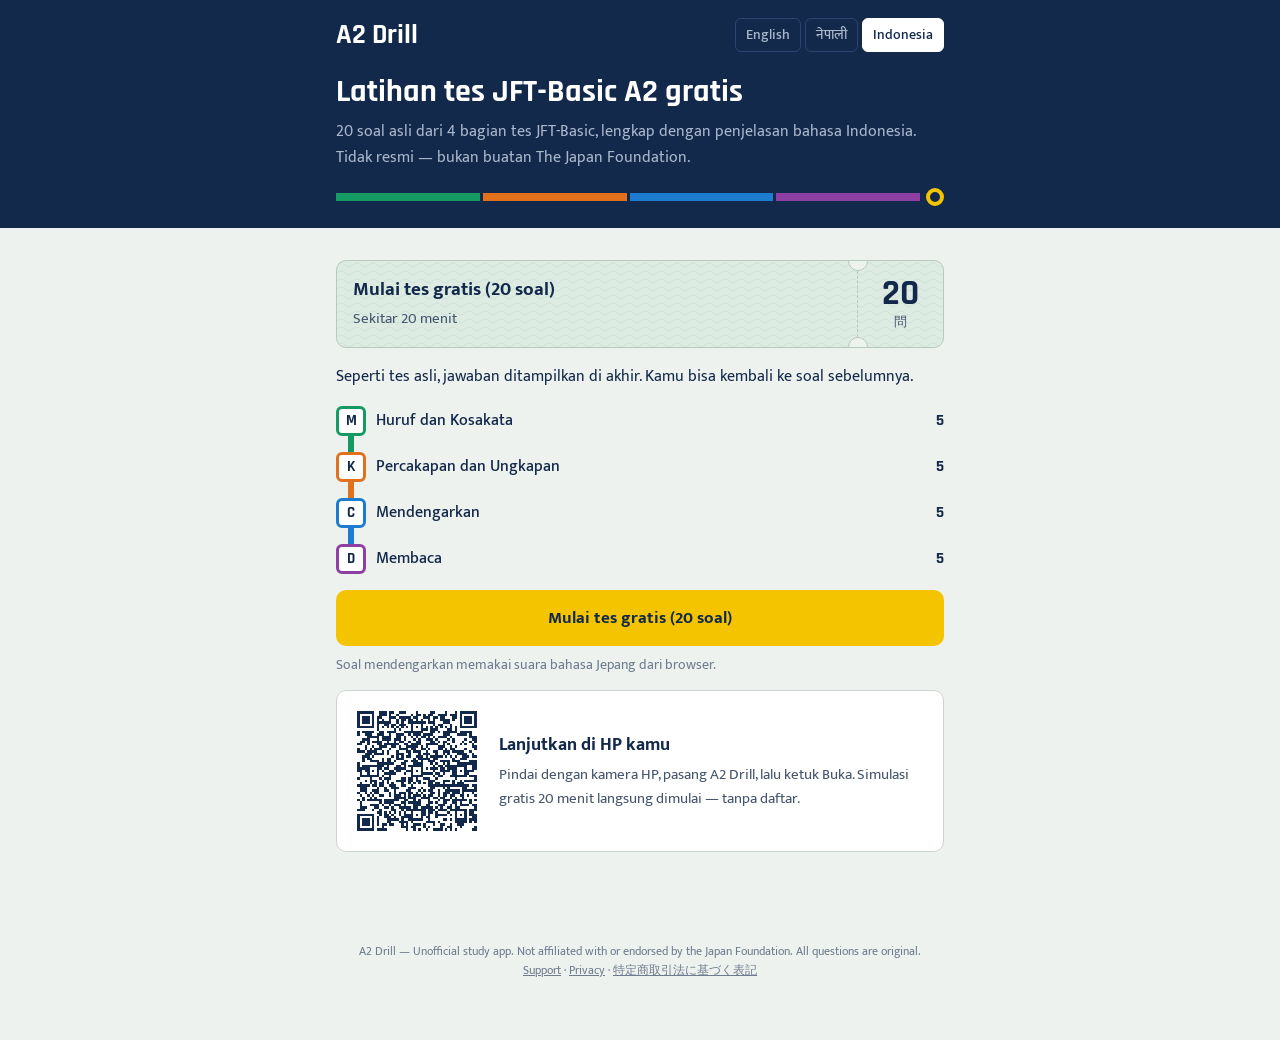
==== commit a1d05f08: "Continue on your phone: QR on computers, weakest-part hint on the result, 'tap Open' hint on phones" ====
--- a/id/index.html
+++ b/id/index.html
@@ -1,4 +1,4 @@
 <!doctype html><html lang="id" data-lang="id"><head><meta charset="utf-8"><meta name="viewport" content="width=device-width,initial-scale=1">
 <title>Simulasi Tes JFT-Basic A2 Gratis (Tidak Resmi) — Penjelasan Bahasa Indonesia</title><meta name="description" content="Latihan soal JFT-Basic (bahasa Jepang A2) gratis dan tidak resmi: huruf &amp; kosakata, percakapan, mendengarkan, dan membaca. Penjelasan dalam bahasa Indonesia, Inggris, dan Nepal."><link rel="canonical" href="https://f-kudo-hub.github.io/a2-drill/id/">
 <link rel="alternate" hreflang="en" href="https://f-kudo-hub.github.io/a2-drill/"><link rel="alternate" hreflang="ne" href="https://f-kudo-hub.github.io/a2-drill/ne/"><link rel="alternate" hreflang="id" href="https://f-kudo-hub.github.io/a2-drill/id/"><link rel="alternate" hreflang="x-default" href="https://f-kudo-hub.github.io/a2-drill/"><meta property="og:type" content="website"><meta property="og:title" content="Simulasi Tes JFT-Basic A2 Gratis (Tidak Resmi) — Penjelasan Bahasa Indonesia"><meta property="og:description" content="Latihan soal JFT-Basic (bahasa Jepang A2) gratis dan tidak resmi: huruf &amp; kosakata, percakapan, mendengarkan, dan membaca. Penjelasan dalam bahasa Indonesia, Inggris, dan Nepal."><meta property="og:url" content="https://f-kudo-hub.github.io/a2-drill/id/"><meta property="og:image" content="https://f-kudo-hub.github.io/a2-drill/icon.png"><meta property="og:site_name" content="A2 Drill"><meta name="twitter:card" content="summary"><link rel="icon" href="https://f-kudo-hub.github.io/a2-drill/icon.png" type="image/png"><link rel="apple-touch-icon" href="https://f-kudo-hub.github.io/a2-drill/icon.png"><meta name="google-play-app" content="app-id=com.fkudo.jftprep"><script defer src="https://static.cloudflareinsights.com/beacon.min.js" data-cf-beacon='{"token": "a4c6e92c7e0c438e84cfaf68191612fd"}'></script><script type="application/ld+json">{"@context":"https://schema.org","@type":"Quiz","name":"Latihan tes JFT-Basic A2 gratis","description":"Latihan soal JFT-Basic (bahasa Jepang A2) gratis dan tidak resmi: huruf & kosakata, percakapan, mendengarkan, dan membaca. Penjelasan dalam bahasa Indonesia, Inggris, dan Nepal.","inLanguage":["ja","id"],"educationalLevel":"CEFR A2","isAccessibleForFree":true}</script><link rel="preconnect" href="https://fonts.googleapis.com"><link rel="preconnect" href="https://fonts.gstatic.com" crossorigin><link rel="stylesheet" href="https://fonts.googleapis.com/css2?family=Mukta:wght@400;500;700&family=Rajdhani:wght@600;700&display=swap">
-<meta name="theme-color" content="#13294B"><link rel="stylesheet" href="../style.css"></head><body><div class="board"><div class="in"><header><span class="brand">A2 Drill</span><nav class="langs" aria-label="Language"><a href="../" class="" hreflang="en">English</a><a href="../ne/" class="" hreflang="ne">नेपाली</a><a href="../id/" class="on" hreflang="id">Indonesia</a></nav></header><h1>Latihan tes JFT-Basic A2 gratis</h1><p class="lead">20 soal asli dari 4 bagian tes JFT-Basic, lengkap dengan penjelasan bahasa Indonesia. Tidak resmi — bukan buatan The Japan Foundation.</p><div class="strip" aria-hidden="true"><i></i><i></i><i></i><i></i><b></b></div></div></div><div class="wrap"><div id="app"></div></div><script>window.A2_Q=[{"id":"M01","s":"moji","type":"語の意味","prompt":"きのうは <u>ひまでした</u>。","passage":"","audio":null,"choices":["しごとが たくさん ありました","しごとが ありませんでした","びょうきでした","やすみが ありませんでした"],"answer":1,"explain":{"ja":"「ひま」は、することがなくて 時間がある ようすです。だから「しごとが ありませんでした」が いちばん 近いです。「しごとが たくさん ありました」は「いそがしい」の意味で、反対です。","en":"\"Hima\" means you have free time because there is nothing to do, so \"I had no work\" is the closest. \"I had a lot of work\" means \"isogashii\" (busy), which is the opposite.","ne":"「ひま」 को अर्थ गर्ने काम नभएर समय खाली हुनु हो। त्यसैले \"काम थिएन\" (しごとが ありませんでした) सबैभन्दा नजिकको अर्थ हो। \"धेरै काम थियो\" भनेको 「いそがしい」 (व्यस्त) हो, जुन उल्टो अर्थ हो।","id":"「ひま」 artinya punya waktu luang karena tidak ada yang harus dikerjakan. Jadi \"tidak ada pekerjaan\" (しごとが ありませんでした) adalah yang paling dekat. \"Banyak pekerjaan\" berarti 「いそがしい」 (sibuk), artinya kebalikannya."}},{"id":"M02","s":"moji","type":"語の意味","prompt":"この <ruby>部屋<rt>へや</rt></ruby>は <u>せまい</u>です。","passage":"","audio":null,"choices":["おおきいです","くらいです","ちいさいです","さむいです"],"answer":2,"explain":{"ja":"「せまい」は、場所が 小さくて 広くない ことです。部屋の 話なので「ちいさいです」が 近いです。「おおきい」は 反対、「くらい」は 明るくない、「さむい」は 気温の ことです。","en":"\"Semai\" means a place is small and not spacious. Since we are talking about a room, \"chiisai\" (small) is closest. \"Ookii\" is the opposite, \"kurai\" means dark, and \"samui\" is about temperature.","ne":"「せまい」 को अर्थ ठाउँ सानो र साँघुरो हुनु हो। कोठाको कुरा भएकाले 「ちいさいです」 (सानो छ) नजिकको अर्थ हो। 「おおきい」 उल्टो अर्थ हो, 「くらい」 भनेको अँध्यारो, र 「さむい」 भनेको जाडो/चिसो।","id":"「せまい」 artinya tempatnya kecil dan tidak luas (sempit). Karena ini tentang kamar, 「ちいさいです」 (kecil) paling dekat. 「おおきい」 kebalikannya, 「くらい」 artinya gelap, dan 「さむい」 artinya dingin (suhu)."}},{"id":"M03","s":"moji","type":"語の意味","prompt":"<ruby>田中<rt>たなか</rt></ruby>さんは いま <u>るす</u>です。","passage":"","audio":null,"choices":["いえに います","ねて います","びょうきです","いえに いません"],"answer":3,"explain":{"ja":"「るす」は、家に だれも いない ことです。電話や たずねた とき「るすです」と 言います。だから「いえに いません」が 正しいです。「ねて います」は 家に いるので、意味が ちがいます。","en":"\"Rusu\" means nobody is at home. People say \"rusu desu\" when they call or visit and the person is out. So \"is not at home\" is correct. \"Is sleeping\" means the person is at home, so it is different.","ne":"「るす」 भनेको घरमा कोही नहुनु हो। फोन गर्दा वा भेट्न जाँदा मान्छे बाहिर गएको छ भने 「るすです」 भनिन्छ। त्यसैले 「いえに いません」 (घरमा हुनुहुन्न) सही हो। 「ねて います」 (सुतिरहेको) भए त घरमै हुन्छ, त्यसैले अर्थ फरक हो।","id":"「るす」 artinya tidak ada orang di rumah. Saat menelepon atau berkunjung dan orangnya sedang pergi, kita bilang 「るすです」. Jadi 「いえに いません」 (tidak ada di rumah) benar. 「ねて います」 (sedang tidur) berarti ada di rumah, jadi artinya berbeda."}},{"id":"M04","s":"moji","type":"語の意味","prompt":"この <ruby>仕事<rt>しごと</rt></ruby>は <u>かんたん</u>です。","passage":"","audio":null,"choices":["むずかしくないです","おもしろくないです","いそがしくないです","たいへんです"],"answer":0,"explain":{"ja":"「かんたん」は、やさしくて すぐ できる ことです。だから「むずかしくないです」が 同じ 意味です。「たいへん」は 反対の 意味です。「おもしろくない」「いそがしくない」は 別の ことを 言って います。","en":"\"Kantan\" means easy, something you can do quickly. So \"not difficult\" has the same meaning. \"Taihen\" (hard, tough) is the opposite. \"Not interesting\" and \"not busy\" talk about different things.","ne":"「かんたん」 को अर्थ सजिलो, छिट्टै गर्न सकिने हो। त्यसैले 「むずかしくないです」 (गाह्रो छैन) को अर्थ उही हो। 「たいへん」 (गाह्रो/कष्टकर) उल्टो अर्थ हो। 「おもしろくない」 (रमाइलो छैन) र 「いそがしくない」 (व्यस्त छैन) अर्कै कुरा हुन्।","id":"「かんたん」 artinya mudah, bisa dikerjakan dengan cepat. Jadi 「むずかしくないです」 (tidak sulit) artinya sama. 「たいへん」 (berat/repot) adalah kebalikannya. 「おもしろくない」 (tidak menarik) dan 「いそがしくない」 (tidak sibuk) membicarakan hal lain."}},{"id":"M05","s":"moji","type":"語の使い方","prompt":"「なくす」の 使い方が いちばん いい ものは どれですか。","passage":"","audio":null,"choices":["でんきを なくして ください。","かぜが なくしました。","えきで さいふを なくしました。","パンを なくして たべました。"],"answer":2,"explain":{"ja":"「なくす」は、持って いた 物が どこかへ 行って 見つからなく なる ことです。「さいふを なくしました」が 正しいです。電気は「けす」、かぜは「なおる」を 使います。","en":"\"Nakusu\" means to lose something you had, so you cannot find it. \"I lost my wallet at the station\" is correct. For lights you say \"kesu\" (turn off), and for a cold you say \"naoru\" (get better).","ne":"「なくす」 भनेको आफूसँग भएको चीज हराउनु, भेट्न नसक्नु हो। 「さいふを なくしました」 (पर्स हरायो) सही हो। बत्तीको लागि 「けす」 (निभाउनु), रुघाखोकीको लागि 「なおる」 (निको हुनु) प्रयोग गरिन्छ।","id":"「なくす」 artinya kehilangan barang yang tadinya dimiliki sehingga tidak bisa ditemukan. 「さいふを なくしました」 (dompet saya hilang) benar. Untuk lampu dipakai 「けす」 (mematikan), dan untuk masuk angin/flu dipakai 「なおる」 (sembuh)."}},{"id":"K01","s":"kaiwa","type":"文法","prompt":"きのう、<ruby>駅<rt>えき</rt></ruby>の 近くの スーパー（　）やさいを 買いました。","passage":"","audio":null,"choices":["に","を","で","が"],"answer":2,"explain":{"ja":"何かを する 場所には「で」を 使います。「スーパーで 買いました」が 正しいです。「に」は 行く 先や ある 場所（スーパーに 行きます）に 使います。","en":"Use \"de\" for the place where you do an action: \"I bought it at (de) the supermarket.\" \"Ni\" is for a destination or where something exists, as in \"supaa ni ikimasu\" (I go to the supermarket).","ne":"कुनै काम गर्ने ठाउँ जनाउन 「で」 प्रयोग गरिन्छ। 「スーパーで 買いました」 (सुपरमार्केटमा किनेँ) सही हो। 「に」 जाने ठाउँ वा कुनै चीज भएको ठाउँ जनाउन प्रयोग हुन्छ, जस्तै 「スーパーに 行きます」 (सुपरमार्केट जान्छु)।","id":"Untuk tempat melakukan suatu kegiatan dipakai 「で」. 「スーパーで 買いました」 (membeli di supermarket) benar. 「に」 dipakai untuk tujuan pergi atau tempat sesuatu berada, misalnya 「スーパーに 行きます」 (pergi ke supermarket)."}},{"id":"K02","s":"kaiwa","type":"文法","prompt":"すみません、ここで しゃしんを（　）も いいですか。","passage":"","audio":null,"choices":["とって","とる","とった","とり"],"answer":0,"explain":{"ja":"「〜ても いいですか」は、してよいか 聞く ときの 形です。動詞は て形に するので「とって も いいですか」です。ほかの 形は「も いいですか」に つながりません。","en":"\"... te mo ii desu ka\" is how you ask for permission. The verb takes the te-form, so it is \"totte mo ii desu ka\" (May I take a photo?). The other forms cannot connect to \"mo ii desu ka\".","ne":"「〜ても いいですか」 अनुमति माग्दा प्रयोग हुने रूप हो। क्रियालाई て-रूपमा राखिन्छ, त्यसैले 「とって も いいですか」 (फोटो खिच्न मिल्छ?) हुन्छ। अरू रूपहरू 「も いいですか」 सँग जोडिँदैनन्।","id":"「〜ても いいですか」 adalah bentuk untuk meminta izin. Kata kerjanya memakai bentuk -te, jadi 「とって も いいですか」 (bolehkah saya memotret?). Bentuk lain tidak bisa disambung dengan 「も いいですか」."}},{"id":"K03","s":"kaiwa","type":"文法","prompt":"あしたは <ruby>仕事<rt>しごと</rt></ruby>が（　）から、パーティーに 行けません。","passage":"","audio":null,"choices":["あって","あれば","あったら","ある"],"answer":3,"explain":{"ja":"理由を 言う「から」の 前は、ふつう形（ある）か ていねい形（あります）に します。「あるから」が 正しいです。「あって」「あれば」「あったら」は「から」の 前に 置けません。","en":"Before \"kara\" (because), use the plain form (aru) or the polite form (arimasu). So \"aru kara\" is correct. \"Atte\", \"areba\" and \"attara\" cannot come before \"kara\".","ne":"कारण बताउने 「から」 (किनभने) अगाडि साधारण रूप (ある) वा विनम्र रूप (あります) राखिन्छ। त्यसैले 「あるから」 सही हो। 「あって」, 「あれば」, 「あったら」 लाई 「から」 अगाडि राख्न मिल्दैन।","id":"Sebelum 「から」 (karena) dipakai bentuk biasa (ある) atau bentuk sopan (あります). Jadi 「あるから」 benar. 「あって」, 「あれば」, dan 「あったら」 tidak bisa diletakkan sebelum 「から」."}},{"id":"K04","s":"kaiwa","type":"文法","prompt":"この くすりは、ごはんを（　）あとで のんで ください。","passage":"","audio":null,"choices":["たべる","たべた","たべて","たべない"],"answer":1,"explain":{"ja":"「〜た あとで」は、あることが 終わってから 次の ことを する ときの 形です。動詞は た形に します。「たべた あとで」は「食事の 後で」と 同じ 意味です。くすりの 袋に よく 書いて あります。","en":"\"... ta ato de\" means \"after doing ...\". The verb takes the ta-form: \"tabeta ato de\" (after eating). This is often written on medicine bags in Japan.","ne":"「〜た あとで」 भनेको एउटा काम सकिएपछि अर्को काम गर्दा प्रयोग हुने रूप हो। क्रियालाई た-रूपमा राखिन्छ: 「たべた あとで」 (खाना खाइसकेपछि)। जापानमा औषधिको खाममा यो प्रायः लेखिएको हुन्छ।","id":"「〜た あとで」 artinya \"setelah melakukan …\". Kata kerjanya memakai bentuk -ta: 「たべた あとで」 (setelah makan). Kalimat ini sering tertulis di kantong obat di Jepang."}},{"id":"K05","s":"kaiwa","type":"文法","prompt":"<ruby>毎日<rt>まいにち</rt></ruby> れんしゅうして、カタカナが（　）ように なりました。","passage":"","audio":null,"choices":["読める","読む","読んで","読みたい"],"answer":0,"explain":{"ja":"「〜ように なりました」は、前は できなかった ことが できるように 変わった ことを 言います。「カタカナが」の「が」には 可能の 形「読める」が 合います。「カタカナが 読む」とは 言いません。","en":"\"... you ni narimashita\" means something changed and now you can do it. With \"katakana ga\", the potential form \"yomeru\" (can read) fits. You do not say \"katakana ga yomu\".","ne":"「〜ように なりました」 ले पहिले गर्न नसकेको कुरा अहिले गर्न सक्ने भयो भन्ने परिवर्तन बताउँछ। 「カタカナが」 को 「が」 सँग सक्ने रूप 「読める」 (पढ्न सक्नु) मिल्छ। 「カタカナが 読む」 भनिँदैन।","id":"「〜ように なりました」 menyatakan perubahan: dulu tidak bisa, sekarang bisa. Dengan 「カタカナが」, bentuk potensial 「読める」 (bisa membaca) yang cocok. Kita tidak mengatakan 「カタカナが 読む」."}},{"id":"C01","s":"choukai","type":"会話の聞き取り","prompt":"男の人は、あした何時に来ますか。","passage":"","audio":[{"who":"F","ja":"アリさん、あしたのシフトですが、朝9時からでしたよね。"},{"who":"M","ja":"はい、9時からです。"},{"who":"F","ja":"すみません、10時からに変えてもいいですか。9時は田中さんが来ますから。"},{"who":"M","ja":"わかりました。じゃあ、10時に来ます。"}],"choices":["8時","9時","10時","11時"],"answer":2,"explain":{"ja":"はじめは9時からの予定でしたが、女の人が「10時からに変えてもいいですか」と聞き、男の人は「10時に来ます」と答えています。9時は田中さんが来る時間です。","en":"At first his shift started at 9:00, but the woman asks, \"Can I change it to 10:00?\" and he answers, \"Then I'll come at 10.\" 9:00 is when Tanaka-san comes, not him.","ne":"सुरुमा उनको सिफ्ट बिहान ९ बजेबाट थियो, तर महिलाले \"१० बजेबाट परिवर्तन गर्न मिल्छ?\" भनेर सोध्छिन्, र पुरुषले \"त्यसो भए १० बजे आउँछु\" भन्छन्। ९ बजे तानाका-सान आउनुहुन्छ।","id":"Awalnya sif dia mulai jam 9, tetapi si perempuan bertanya \"Boleh diganti jadi mulai jam 10?\" dan si laki-laki menjawab \"Baik, saya datang jam 10.\" Jam 9 adalah waktu Tanaka-san datang."}},{"id":"C02","s":"choukai","type":"会話の聞き取り","prompt":"男の人は、何を買いますか。","passage":"","audio":[{"who":"F","ja":"帰りに、スーパーで牛乳を買ってきてくれる？"},{"who":"M","ja":"いいよ。たまごは？"},{"who":"F","ja":"たまごはまだあるから、いらない。あ、パンもおねがい。"},{"who":"M","ja":"牛乳とパンだね。"}],"choices":["牛乳とたまご","牛乳とパン","たまごとパン","パンだけ"],"answer":1,"explain":{"ja":"女の人は「たまごはまだあるから、いらない」と言い、そのあと「パンもおねがい」と言っています。最後に男の人が「牛乳とパンだね」とまとめています。","en":"The woman says eggs are not needed (\"we still have eggs\"), then adds \"bread too, please.\" The man sums it up: \"Milk and bread.\"","ne":"महिलाले \"अण्डा अझै छ, चाहिँदैन\" भन्छिन्, अनि \"पाउरोटी पनि ल्याइदेऊ\" थप्छिन्। अन्तमा पुरुषले \"दूध र पाउरोटी, हैन?\" भनेर दोहोर्याउँछन्।","id":"Si perempuan bilang telur tidak perlu karena masih ada, lalu menambahkan \"roti juga, ya.\" Di akhir si laki-laki menyimpulkan: \"Susu dan roti, ya.\""}},{"id":"C03","s":"choukai","type":"会話の聞き取り","prompt":"男の人は、このあと まず何をしますか。","passage":"","audio":[{"who":"F","ja":"リンさん、山田さんのお茶、もう持っていきましたか。"},{"who":"M","ja":"いいえ、まだです。今から持っていきます。"},{"who":"F","ja":"あ、山田さんは今おふろです。先に、木村さんにお水を持っていってください。"},{"who":"M","ja":"はい、わかりました。"}],"choices":["山田さんにお茶を持っていく","山田さんをおふろにつれていく","木村さんにお茶を持っていく","木村さんにお水を持っていく"],"answer":3,"explain":{"ja":"山田さんは今おふろに入っているので、女の人は「先に、木村さんにお水を持っていってください」と言っています。「先に」は「まず」と同じ意味です。木村さんに持っていくのはお茶ではなく、お水です。","en":"Yamada-san is in the bath now, so the woman says, \"First, take water to Kimura-san.\" 先に means \"first / before that.\" What goes to Kimura-san is water, not tea.","ne":"यामादा-सान अहिले नुहाउँदै हुनुहुन्छ, त्यसैले महिलाले \"पहिले किमुरा-सानलाई पानी लगिदिनुहोस्\" भन्छिन्। 先に को अर्थ \"पहिले\" हो। किमुरा-सानलाई चिया होइन, पानी लैजाने हो।","id":"Yamada-san sedang mandi, jadi si perempuan berkata \"Lebih dulu, bawakan air untuk Kimura-san.\" 先に artinya \"lebih dulu\". Yang dibawa ke Kimura-san adalah air, bukan teh."}},{"id":"C04","s":"choukai","type":"会話の聞き取り","prompt":"二人は、どこで会いますか。","passage":"","audio":[{"who":"M","ja":"日曜日、駅の前で11時に会いましょう。"},{"who":"F","ja":"ごめん、駅の前は人が多いから、駅の中の本屋の前はどう？"},{"who":"M","ja":"いいよ。じゃあ、本屋の前で。"}],"choices":["駅の中の本屋の前","駅の前","本屋の中","駅の近くの公園"],"answer":0,"explain":{"ja":"男の人は「駅の前」と言いましたが、女の人が「駅の中の本屋の前はどう？」と言い直し、男の人は「いいよ」と答えています。「本屋の中」ではなく「本屋の前」です。","en":"The man first suggests \"in front of the station,\" but the woman proposes \"in front of the bookstore inside the station,\" and he agrees. It is in front of the bookstore, not inside it.","ne":"पुरुषले सुरुमा \"स्टेसनको अगाडि\" भने, तर महिलाले \"स्टेसनभित्रको किताब पसलको अगाडि कस्तो?\" भनिन्, र पुरुषले \"हुन्छ\" भने। किताब पसलभित्र होइन, अगाडि हो।","id":"Awalnya si laki-laki bilang \"di depan stasiun\", tetapi si perempuan mengusulkan \"di depan toko buku di dalam stasiun\", dan dia setuju. Tempatnya di depan toko buku, bukan di dalamnya."}},{"id":"C05","s":"choukai","type":"会話の聞き取り","prompt":"男の人は、何曜日に休みますか。","passage":"","audio":[{"who":"M","ja":"店長、来週の水曜日、休んでもいいですか。病院に行きたいんです。"},{"who":"F","ja":"水曜日はちょっと、人が少ないんです。木曜日はどうですか。"},{"who":"M","ja":"木曜日でもだいじょうぶです。"},{"who":"F","ja":"じゃあ、木曜日に休んでください。"}],"choices":["月曜日","火曜日","水曜日","木曜日"],"answer":3,"explain":{"ja":"男の人は水曜日に休みたいと言いましたが、店長は「水曜日はちょっと…」と言って断り、「木曜日はどうですか」と聞いています。最後に「木曜日に休んでください」と決まりました。「ちょっと…」は、はっきり言わない断り方です。","en":"He asks for Wednesday off, but the manager says \"Wednesday is a bit...\" (a soft way of saying no) and suggests Thursday. In the end she says, \"Take Thursday off.\"","ne":"उनले बुधबार बिदा माग्छन्, तर पसलकी म्यानेजरले \"बुधबार अलि...\" भनेर नम्र तरिकाले अस्वीकार गर्छिन् र बिहीबार कस्तो भनेर सोध्छिन्। अन्तमा \"बिहीबार बिदा लिनुहोस्\" भन्ने तय हुन्छ।","id":"Dia minta libur hari Rabu, tetapi manajer berkata \"Rabu agak...\" (cara halus untuk menolak) dan menawarkan hari Kamis. Akhirnya diputuskan \"Silakan libur hari Kamis.\""}},{"id":"D01","s":"dokkai","type":"掲示・案内の読み取り","prompt":"水曜日の午後3時に、この病院へ行きたいです。正しいのはどれですか。","passage":"さくら<ruby>内科<rt>ないか</rt></ruby><br>【<ruby>診療時間<rt>しんりょうじかん</rt></ruby>】<br>月・火・木・金　9:00〜12:00／15:00〜18:00<br>水・土　9:00〜12:00<br>日・<ruby>祝日<rt>しゅくじつ</rt></ruby>　休み","audio":null,"choices":["水曜日の午後は休みなので、行けない","水曜日は午後6時までやっている","水曜日は午前も午後もやっている","<ruby>予約<rt>よやく</rt></ruby>をすれば、午後も行ける"],"answer":0,"explain":{"ja":"水曜日は「9:00〜12:00」だけで、午後の時間が書いてありません。だから午後3時には行けません。予約のことは、どこにも書いてありません。","en":"On Wednesday the clinic is open only 9:00–12:00; no afternoon hours are listed. So you cannot go at 3 p.m. Nothing is written about reservations.","ne":"बुधबार ९:०० देखि १२:०० सम्म मात्र खुला छ; दिउँसोको समय लेखिएको छैन। त्यसैले दिउँसो ३ बजे जान सकिँदैन। बुकिङ (予約) को बारेमा कहीँ पनि लेखिएको छैन।","id":"Hari Rabu klinik hanya buka jam 9.00–12.00; jam sore tidak tertulis. Jadi Anda tidak bisa datang jam 3 sore. Tentang reservasi (予約) tidak ditulis sama sekali."}},{"id":"D02","s":"dokkai","type":"掲示・案内の読み取り","prompt":"ペットボトルは、いつ出しますか。","passage":"ごみの出し方（さくら<ruby>寮<rt>りょう</rt></ruby>）<br>・もえるごみ：火曜日・金曜日<br>・もえないごみ：第1水曜日<br>・ペットボトル：毎週木曜日<br>・かん・びん：第3水曜日<br>※朝8時までに、寮の前のごみ<ruby>置<rt>お</rt></ruby>き場に出してください。","audio":null,"choices":["火曜日と金曜日の朝8時まで","毎週木曜日の朝8時まで","第1水曜日の朝8時まで","第3水曜日の夜"],"answer":1,"explain":{"ja":"「ペットボトル：毎週木曜日」と書いてあります。そして、下の※に「朝8時までに」とあるので、毎週木曜日の朝8時までです。火曜日・金曜日は「もえるごみ」の日です。","en":"The notice says \"PET bottles: every Thursday,\" and the note (※) at the bottom says \"by 8 a.m.\" So it is every Thursday by 8 a.m. Tuesday and Friday are for burnable garbage.","ne":"सूचनामा \"पेट बोतल: हरेक बिहीबार\" लेखिएको छ, र तलको ※ मा \"बिहान ८ बजेभित्र\" लेखिएको छ। त्यसैले हरेक बिहीबार बिहान ८ बजेभित्र फाल्ने हो। मंगलबार र शुक्रबार बल्ने फोहोरको दिन हो।","id":"Di pengumuman tertulis \"Botol PET: setiap hari Kamis,\" dan catatan (※) di bawah menulis \"sebelum jam 8 pagi.\" Jadi setiap Kamis sebelum jam 8 pagi. Selasa dan Jumat untuk sampah yang bisa dibakar."}},{"id":"D03","s":"dokkai","type":"掲示・案内の読み取り","prompt":"アリさんが朝7時から働く日は、いつですか。","passage":"10月 第2週のシフト<br>月：グエン（朝）・アリ（昼）<br>火：グエン（朝）・サリ（昼）<br>水：アリ（朝）・サリ（昼）<br>木：アリ（朝）・グエン（昼）<br>金：サリ（朝）・グエン（昼）<br>土：サリ（朝）・アリ（昼）<br>日：グエン（朝）・アリ（昼）<br>朝＝7:00〜15:00　昼＝12:00〜20:00","audio":null,"choices":["月曜日と日曜日","土曜日と日曜日","水曜日と木曜日","木曜日と金曜日"],"answer":2,"explain":{"ja":"「朝＝7:00〜15:00」なので、「アリ（朝）」と書いてある日をさがします。水曜日と木曜日です。月・土・日は「アリ（昼）」なので、12時からです。","en":"\"朝 (morning) = 7:00–15:00,\" so look for the days marked アリ（朝）: Wednesday and Thursday. On Monday, Saturday and Sunday Ali works 昼 (from 12:00).","ne":"\"朝 (बिहान) = ७:०० देखि १५:००\" भएकाले \"アリ（朝）\" लेखिएका दिन खोज्नुहोस्: बुधबार र बिहीबार। सोमबार, शनिबार र आइतबार अलीको 昼 (१२ बजेदेखि) सिफ्ट हो।","id":"\"朝 (pagi) = 7.00–15.00,\" jadi cari hari yang tertulis アリ（朝）: Rabu dan Kamis. Pada Senin, Sabtu, dan Minggu Ali masuk sif 昼 (mulai jam 12)."}},{"id":"D04","s":"dokkai","type":"掲示・案内の読み取り","prompt":"病院でもらった<ruby>薬<rt>くすり</rt></ruby>のふくろです。この薬は、1日に全部で<ruby>何錠<rt>なんじょう</rt></ruby>飲みますか。","passage":"【飲み<ruby>薬<rt>ぐすり</rt></ruby>】<br>1日3回　<ruby>食後<rt>しょくご</rt></ruby>に飲んでください。<br>1回に2<ruby>錠<rt>じょう</rt></ruby><br>※ねる前には飲まないでください。<br>※5日分あります。","audio":null,"choices":["2錠","3錠","5錠","6錠"],"answer":3,"explain":{"ja":"「1日3回」「1回に2錠」なので、3×2で1日に6錠です。「5日分」は何日飲むかで、1日の数ではありません。「食後」はごはんを食べたあとという意味です。","en":"\"3 times a day\" and \"2 tablets each time,\" so 3 × 2 = 6 tablets a day. \"5日分\" means it is enough for 5 days, not the number per day. 食後 means \"after meals.\"","ne":"\"दिनको ३ पटक\" र \"एक पटकमा २ चक्की\" भएकाले ३ × २ = दिनमा ६ चक्की। \"5日分\" भनेको ५ दिनलाई पुग्ने औषधि हो, दिनको संख्या होइन। 食後 को अर्थ \"खाना खाएपछि\" हो।","id":"\"3 kali sehari\" dan \"sekali minum 2 tablet,\" jadi 3 × 2 = 6 tablet sehari. \"5日分\" artinya cukup untuk 5 hari, bukan jumlah per hari. 食後 artinya \"sesudah makan\"."}},{"id":"D05","s":"dokkai","type":"掲示・案内の読み取り","prompt":"10月17日（土）の教室に行きたいです。いつまでに電話をしますか。","passage":"やさしい<ruby>日本語教室<rt>きょうしつ</rt></ruby><br>日時：毎週土曜日　10:00〜11:30<br>場所：<ruby>市民<rt>しみん</rt></ruby>センター　3階　<ruby>会議室<rt>かいぎしつ</rt></ruby><br>お金：<ruby>無料<rt>むりょう</rt></ruby><br><ruby>申<rt>もう</rt></ruby>し<ruby>込<rt>こ</rt></ruby>み：その週の水曜日までに、電話でお願いします。<br>電話：000-1234-5678","audio":null,"choices":["10月10日（土）","10月14日（水）","10月16日（金）","10月17日（土）"],"answer":1,"explain":{"ja":"申し込みは「その週の水曜日までに」です。10月17日（土）と同じ週の水曜日は、10月14日です。教室の日（土曜日）の3日前と考えるとわかりやすいです。","en":"You must apply \"by Wednesday of that week.\" For the class on Saturday, October 17, that Wednesday is October 14 (three days before the class).","ne":"आवेदन \"त्यही हप्ताको बुधबारसम्म\" गर्नुपर्छ। अक्टोबर १७ (शनिबार) को कक्षाको लागि त्यो बुधबार अक्टोबर १४ हो (कक्षाभन्दा ३ दिन अघि)।","id":"Pendaftaran harus \"paling lambat hari Rabu minggu itu.\" Untuk kelas hari Sabtu, 17 Oktober, hari Rabu itu adalah 14 Oktober (tiga hari sebelum kelas)."}}];window.A2_T={"sections":{"moji":"Huruf dan Kosakata","kaiwa":"Percakapan dan Ungkapan","choukai":"Mendengarkan","dokkai":"Membaca"},"types":{"語の意味":"Arti kata","語の使い方":"Penggunaan kata","漢字の読み":"Cara membaca kanji","漢字の意味と用法":"Arti dan penggunaan kanji","文法":"Tata bahasa","会話の表現":"Ungkapan dalam percakapan","会話の聞き取り":"Mendengarkan percakapan","店・公共機関での聞き取り":"Mendengarkan di toko dan tempat umum","アナウンス・指示の聞き取り":"Pengumuman dan instruksi","掲示・案内の読み取り":"Mencari informasi di papan pengumuman","手紙・メッセージの読み取り":"Membaca surat dan pesan"},"play":"Putar audio","playing":"Sedang diputar…","correct":"Benar!","wrong":"Belum tepat","answerIs":"Jawaban: {a}","showJa":"Tampilkan penjelasan bahasa Jepang","next":"Berikutnya","finish":"Selesai","mockIntro":"Seperti tes asli, jawaban ditampilkan di akhir. Kamu bisa kembali ke soal sebelumnya."};window.A2_I={"語の意味":{"ja":"＿＿の ことばと だいたい 同じ いみの ものを えらんで ください。","en":"Choose the answer closest in meaning to the underlined words.","ne":"रेखाङ्कित शब्दसँग मिल्दोजुल्दो अर्थ भएको उत्तर छान्नुहोस्।","id":"Pilih jawaban yang artinya paling mirip dengan kata yang digarisbawahi."},"語の使い方":{"ja":"ことばの 使い方が いちばん いい ものを えらんで ください。","en":"Choose the sentence that uses the word correctly.","ne":"शब्द सही तरिकाले प्रयोग भएको वाक्य छान्नुहोस्।","id":"Pilih kalimat yang menggunakan kata itu dengan benar."},"漢字の読み":{"ja":"＿＿の 漢字の 読み方を えらんで ください。","en":"Choose the correct reading of the underlined kanji.","ne":"रेखाङ्कित खान्जीको सही पढाइ छान्नुहोस्।","id":"Pilih cara baca yang benar untuk kanji yang digarisbawahi."},"漢字の意味と用法":{"ja":"＿＿の ことばを 漢字で 書くと どれですか。","en":"Choose the correct kanji for the underlined word.","ne":"रेखाङ्कित शब्दको सही खान्जी छान्नुहोस्।","id":"Pilih kanji yang benar untuk kata yang digarisbawahi."},"文法":{"ja":"（　）に 入る ものを えらんで ください。","en":"Choose the best answer for the blank.","ne":"खाली ठाउँमा मिल्ने उत्तर छान्नुहोस्।","id":"Pilih jawaban yang paling tepat untuk bagian yang kosong."},"会話の表現":{"ja":"（　）に 入る いちばん いい ことばを えらんで ください。","en":"Choose the most suitable words for the conversation.","ne":"कुराकानीमा सबैभन्दा उपयुक्त शब्द छान्नुहोस्।","id":"Pilih ungkapan yang paling cocok untuk percakapan itu."},"会話の聞き取り":{"ja":"会話を 聞いて、答えを えらんで ください。","en":"Listen to the conversation and choose the answer.","ne":"कुराकानी सुनेर उत्तर छान्नुहोस्।","id":"Dengarkan percakapan, lalu pilih jawabannya."},"店・公共機関での聞き取り":{"ja":"店や <ruby>役所<rt>やくしょ</rt></ruby>などでの 会話を 聞いて、答えを えらんで ください。","en":"Listen to the conversation at a shop or public office and choose the answer.","ne":"पसल वा कार्यालयको कुराकानी सुनेर उत्तर छान्नुहोस्।","id":"Dengarkan percakapan di toko atau kantor, lalu pilih jawabannya."},"アナウンス・指示の聞き取り":{"ja":"アナウンスや <ruby>説明<rt>せつめい</rt></ruby>を 聞いて、答えを えらんで ください。","en":"Listen to the announcement or instructions and choose the answer.","ne":"घोषणा वा निर्देशन सुनेर उत्तर छान्नुहोस्।","id":"Dengarkan pengumuman atau instruksi, lalu pilih jawabannya."},"掲示・案内の読み取り":{"ja":"お知らせを 読んで、答えを えらんで ください。","en":"Read the notice and choose the answer.","ne":"सूचना पढेर उत्तर छान्नुहोस्।","id":"Baca pengumuman itu, lalu pilih jawabannya."},"手紙・メッセージの読み取り":{"ja":"メッセージを 読んで、答えを えらんで ください。","en":"Read the message and choose the answer.","ne":"सन्देश पढेर उत्तर छान्नुहोस्।","id":"Baca pesan itu, lalu pilih jawabannya."}};window.A2_P={"title":"Simulasi Tes JFT-Basic A2 Gratis (Tidak Resmi) — Penjelasan Bahasa Indonesia","desc":"Latihan soal JFT-Basic (bahasa Jepang A2) gratis dan tidak resmi: huruf & kosakata, percakapan, mendengarkan, dan membaca. Penjelasan dalam bahasa Indonesia, Inggris, dan Nepal.","h1":"Latihan tes JFT-Basic A2 gratis","lead":"20 soal asli dari 4 bagian tes JFT-Basic, lengkap dengan penjelasan bahasa Indonesia. Tidak resmi — bukan buatan The Japan Foundation.","start":"Mulai tes gratis (20 soal)","app":"Semua 60 soal di iPhone","appSoon":"Aplikasi iPhone: segera hadir","android":"Semua 60 soal di Android (Google Play)","score":"Nilai kamu","again":"Coba lagi","minutes":"Sekitar 20 menit","voice":"Soal mendengarkan memakai suara bahasa Jepang dari browser.","appUrl":"","playUrl":"https://play.google.com/store/apps/details?id=com.fkudo.jftprep&referrer=utm_source%3Da2-site%26utm_medium%3Dweb%26utm_campaign%3Did"};</script><script src="../app.js"></script><div class="wrap" style="padding-top:0"><p class="foot">A2 Drill — Unofficial study app. Not affiliated with or endorsed by the Japan Foundation. All questions are original.<br><a href="../support.html">Support</a> · <a href="../privacy.html">Privacy</a> · <a href="../tokushoho.html">特定商取引法に基づく表記</a></p></div></body></html>+<meta name="theme-color" content="#13294B"><link rel="stylesheet" href="../style.css"></head><body><div class="board"><div class="in"><header><span class="brand">A2 Drill</span><nav class="langs" aria-label="Language"><a href="../" class="" hreflang="en">English</a><a href="../ne/" class="" hreflang="ne">नेपाली</a><a href="../id/" class="on" hreflang="id">Indonesia</a></nav></header><h1>Latihan tes JFT-Basic A2 gratis</h1><p class="lead">20 soal asli dari 4 bagian tes JFT-Basic, lengkap dengan penjelasan bahasa Indonesia. Tidak resmi — bukan buatan The Japan Foundation.</p><div class="strip" aria-hidden="true"><i></i><i></i><i></i><i></i><b></b></div></div></div><div class="wrap"><div id="app"></div></div><script>window.A2_Q=[{"id":"M01","s":"moji","type":"語の意味","prompt":"きのうは <u>ひまでした</u>。","passage":"","audio":null,"choices":["しごとが たくさん ありました","しごとが ありませんでした","びょうきでした","やすみが ありませんでした"],"answer":1,"explain":{"ja":"「ひま」は、することがなくて 時間がある ようすです。だから「しごとが ありませんでした」が いちばん 近いです。「しごとが たくさん ありました」は「いそがしい」の意味で、反対です。","en":"\"Hima\" means you have free time because there is nothing to do, so \"I had no work\" is the closest. \"I had a lot of work\" means \"isogashii\" (busy), which is the opposite.","ne":"「ひま」 को अर्थ गर्ने काम नभएर समय खाली हुनु हो। त्यसैले \"काम थिएन\" (しごとが ありませんでした) सबैभन्दा नजिकको अर्थ हो। \"धेरै काम थियो\" भनेको 「いそがしい」 (व्यस्त) हो, जुन उल्टो अर्थ हो।","id":"「ひま」 artinya punya waktu luang karena tidak ada yang harus dikerjakan. Jadi \"tidak ada pekerjaan\" (しごとが ありませんでした) adalah yang paling dekat. \"Banyak pekerjaan\" berarti 「いそがしい」 (sibuk), artinya kebalikannya."}},{"id":"M02","s":"moji","type":"語の意味","prompt":"この <ruby>部屋<rt>へや</rt></ruby>は <u>せまい</u>です。","passage":"","audio":null,"choices":["おおきいです","くらいです","ちいさいです","さむいです"],"answer":2,"explain":{"ja":"「せまい」は、場所が 小さくて 広くない ことです。部屋の 話なので「ちいさいです」が 近いです。「おおきい」は 反対、「くらい」は 明るくない、「さむい」は 気温の ことです。","en":"\"Semai\" means a place is small and not spacious. Since we are talking about a room, \"chiisai\" (small) is closest. \"Ookii\" is the opposite, \"kurai\" means dark, and \"samui\" is about temperature.","ne":"「せまい」 को अर्थ ठाउँ सानो र साँघुरो हुनु हो। कोठाको कुरा भएकाले 「ちいさいです」 (सानो छ) नजिकको अर्थ हो। 「おおきい」 उल्टो अर्थ हो, 「くらい」 भनेको अँध्यारो, र 「さむい」 भनेको जाडो/चिसो।","id":"「せまい」 artinya tempatnya kecil dan tidak luas (sempit). Karena ini tentang kamar, 「ちいさいです」 (kecil) paling dekat. 「おおきい」 kebalikannya, 「くらい」 artinya gelap, dan 「さむい」 artinya dingin (suhu)."}},{"id":"M03","s":"moji","type":"語の意味","prompt":"<ruby>田中<rt>たなか</rt></ruby>さんは いま <u>るす</u>です。","passage":"","audio":null,"choices":["いえに います","ねて います","びょうきです","いえに いません"],"answer":3,"explain":{"ja":"「るす」は、家に だれも いない ことです。電話や たずねた とき「るすです」と 言います。だから「いえに いません」が 正しいです。「ねて います」は 家に いるので、意味が ちがいます。","en":"\"Rusu\" means nobody is at home. People say \"rusu desu\" when they call or visit and the person is out. So \"is not at home\" is correct. \"Is sleeping\" means the person is at home, so it is different.","ne":"「るす」 भनेको घरमा कोही नहुनु हो। फोन गर्दा वा भेट्न जाँदा मान्छे बाहिर गएको छ भने 「るすです」 भनिन्छ। त्यसैले 「いえに いません」 (घरमा हुनुहुन्न) सही हो। 「ねて います」 (सुतिरहेको) भए त घरमै हुन्छ, त्यसैले अर्थ फरक हो।","id":"「るす」 artinya tidak ada orang di rumah. Saat menelepon atau berkunjung dan orangnya sedang pergi, kita bilang 「るすです」. Jadi 「いえに いません」 (tidak ada di rumah) benar. 「ねて います」 (sedang tidur) berarti ada di rumah, jadi artinya berbeda."}},{"id":"M04","s":"moji","type":"語の意味","prompt":"この <ruby>仕事<rt>しごと</rt></ruby>は <u>かんたん</u>です。","passage":"","audio":null,"choices":["むずかしくないです","おもしろくないです","いそがしくないです","たいへんです"],"answer":0,"explain":{"ja":"「かんたん」は、やさしくて すぐ できる ことです。だから「むずかしくないです」が 同じ 意味です。「たいへん」は 反対の 意味です。「おもしろくない」「いそがしくない」は 別の ことを 言って います。","en":"\"Kantan\" means easy, something you can do quickly. So \"not difficult\" has the same meaning. \"Taihen\" (hard, tough) is the opposite. \"Not interesting\" and \"not busy\" talk about different things.","ne":"「かんたん」 को अर्थ सजिलो, छिट्टै गर्न सकिने हो। त्यसैले 「むずかしくないです」 (गाह्रो छैन) को अर्थ उही हो। 「たいへん」 (गाह्रो/कष्टकर) उल्टो अर्थ हो। 「おもしろくない」 (रमाइलो छैन) र 「いそがしくない」 (व्यस्त छैन) अर्कै कुरा हुन्।","id":"「かんたん」 artinya mudah, bisa dikerjakan dengan cepat. Jadi 「むずかしくないです」 (tidak sulit) artinya sama. 「たいへん」 (berat/repot) adalah kebalikannya. 「おもしろくない」 (tidak menarik) dan 「いそがしくない」 (tidak sibuk) membicarakan hal lain."}},{"id":"M05","s":"moji","type":"語の使い方","prompt":"「なくす」の 使い方が いちばん いい ものは どれですか。","passage":"","audio":null,"choices":["でんきを なくして ください。","かぜが なくしました。","えきで さいふを なくしました。","パンを なくして たべました。"],"answer":2,"explain":{"ja":"「なくす」は、持って いた 物が どこかへ 行って 見つからなく なる ことです。「さいふを なくしました」が 正しいです。電気は「けす」、かぜは「なおる」を 使います。","en":"\"Nakusu\" means to lose something you had, so you cannot find it. \"I lost my wallet at the station\" is correct. For lights you say \"kesu\" (turn off), and for a cold you say \"naoru\" (get better).","ne":"「なくす」 भनेको आफूसँग भएको चीज हराउनु, भेट्न नसक्नु हो। 「さいふを なくしました」 (पर्स हरायो) सही हो। बत्तीको लागि 「けす」 (निभाउनु), रुघाखोकीको लागि 「なおる」 (निको हुनु) प्रयोग गरिन्छ।","id":"「なくす」 artinya kehilangan barang yang tadinya dimiliki sehingga tidak bisa ditemukan. 「さいふを なくしました」 (dompet saya hilang) benar. Untuk lampu dipakai 「けす」 (mematikan), dan untuk masuk angin/flu dipakai 「なおる」 (sembuh)."}},{"id":"K01","s":"kaiwa","type":"文法","prompt":"きのう、<ruby>駅<rt>えき</rt></ruby>の 近くの スーパー（　）やさいを 買いました。","passage":"","audio":null,"choices":["に","を","で","が"],"answer":2,"explain":{"ja":"何かを する 場所には「で」を 使います。「スーパーで 買いました」が 正しいです。「に」は 行く 先や ある 場所（スーパーに 行きます）に 使います。","en":"Use \"de\" for the place where you do an action: \"I bought it at (de) the supermarket.\" \"Ni\" is for a destination or where something exists, as in \"supaa ni ikimasu\" (I go to the supermarket).","ne":"कुनै काम गर्ने ठाउँ जनाउन 「で」 प्रयोग गरिन्छ। 「スーパーで 買いました」 (सुपरमार्केटमा किनेँ) सही हो। 「に」 जाने ठाउँ वा कुनै चीज भएको ठाउँ जनाउन प्रयोग हुन्छ, जस्तै 「スーパーに 行きます」 (सुपरमार्केट जान्छु)।","id":"Untuk tempat melakukan suatu kegiatan dipakai 「で」. 「スーパーで 買いました」 (membeli di supermarket) benar. 「に」 dipakai untuk tujuan pergi atau tempat sesuatu berada, misalnya 「スーパーに 行きます」 (pergi ke supermarket)."}},{"id":"K02","s":"kaiwa","type":"文法","prompt":"すみません、ここで しゃしんを（　）も いいですか。","passage":"","audio":null,"choices":["とって","とる","とった","とり"],"answer":0,"explain":{"ja":"「〜ても いいですか」は、してよいか 聞く ときの 形です。動詞は て形に するので「とって も いいですか」です。ほかの 形は「も いいですか」に つながりません。","en":"\"... te mo ii desu ka\" is how you ask for permission. The verb takes the te-form, so it is \"totte mo ii desu ka\" (May I take a photo?). The other forms cannot connect to \"mo ii desu ka\".","ne":"「〜ても いいですか」 अनुमति माग्दा प्रयोग हुने रूप हो। क्रियालाई て-रूपमा राखिन्छ, त्यसैले 「とって も いいですか」 (फोटो खिच्न मिल्छ?) हुन्छ। अरू रूपहरू 「も いいですか」 सँग जोडिँदैनन्।","id":"「〜ても いいですか」 adalah bentuk untuk meminta izin. Kata kerjanya memakai bentuk -te, jadi 「とって も いいですか」 (bolehkah saya memotret?). Bentuk lain tidak bisa disambung dengan 「も いいですか」."}},{"id":"K03","s":"kaiwa","type":"文法","prompt":"あしたは <ruby>仕事<rt>しごと</rt></ruby>が（　）から、パーティーに 行けません。","passage":"","audio":null,"choices":["あって","あれば","あったら","ある"],"answer":3,"explain":{"ja":"理由を 言う「から」の 前は、ふつう形（ある）か ていねい形（あります）に します。「あるから」が 正しいです。「あって」「あれば」「あったら」は「から」の 前に 置けません。","en":"Before \"kara\" (because), use the plain form (aru) or the polite form (arimasu). So \"aru kara\" is correct. \"Atte\", \"areba\" and \"attara\" cannot come before \"kara\".","ne":"कारण बताउने 「から」 (किनभने) अगाडि साधारण रूप (ある) वा विनम्र रूप (あります) राखिन्छ। त्यसैले 「あるから」 सही हो। 「あって」, 「あれば」, 「あったら」 लाई 「から」 अगाडि राख्न मिल्दैन।","id":"Sebelum 「から」 (karena) dipakai bentuk biasa (ある) atau bentuk sopan (あります). Jadi 「あるから」 benar. 「あって」, 「あれば」, dan 「あったら」 tidak bisa diletakkan sebelum 「から」."}},{"id":"K04","s":"kaiwa","type":"文法","prompt":"この くすりは、ごはんを（　）あとで のんで ください。","passage":"","audio":null,"choices":["たべる","たべた","たべて","たべない"],"answer":1,"explain":{"ja":"「〜た あとで」は、あることが 終わってから 次の ことを する ときの 形です。動詞は た形に します。「たべた あとで」は「食事の 後で」と 同じ 意味です。くすりの 袋に よく 書いて あります。","en":"\"... ta ato de\" means \"after doing ...\". The verb takes the ta-form: \"tabeta ato de\" (after eating). This is often written on medicine bags in Japan.","ne":"「〜た あとで」 भनेको एउटा काम सकिएपछि अर्को काम गर्दा प्रयोग हुने रूप हो। क्रियालाई た-रूपमा राखिन्छ: 「たべた あとで」 (खाना खाइसकेपछि)। जापानमा औषधिको खाममा यो प्रायः लेखिएको हुन्छ।","id":"「〜た あとで」 artinya \"setelah melakukan …\". Kata kerjanya memakai bentuk -ta: 「たべた あとで」 (setelah makan). Kalimat ini sering tertulis di kantong obat di Jepang."}},{"id":"K05","s":"kaiwa","type":"文法","prompt":"<ruby>毎日<rt>まいにち</rt></ruby> れんしゅうして、カタカナが（　）ように なりました。","passage":"","audio":null,"choices":["読める","読む","読んで","読みたい"],"answer":0,"explain":{"ja":"「〜ように なりました」は、前は できなかった ことが できるように 変わった ことを 言います。「カタカナが」の「が」には 可能の 形「読める」が 合います。「カタカナが 読む」とは 言いません。","en":"\"... you ni narimashita\" means something changed and now you can do it. With \"katakana ga\", the potential form \"yomeru\" (can read) fits. You do not say \"katakana ga yomu\".","ne":"「〜ように なりました」 ले पहिले गर्न नसकेको कुरा अहिले गर्न सक्ने भयो भन्ने परिवर्तन बताउँछ। 「カタカナが」 को 「が」 सँग सक्ने रूप 「読める」 (पढ्न सक्नु) मिल्छ। 「カタカナが 読む」 भनिँदैन।","id":"「〜ように なりました」 menyatakan perubahan: dulu tidak bisa, sekarang bisa. Dengan 「カタカナが」, bentuk potensial 「読める」 (bisa membaca) yang cocok. Kita tidak mengatakan 「カタカナが 読む」."}},{"id":"C01","s":"choukai","type":"会話の聞き取り","prompt":"男の人は、あした何時に来ますか。","passage":"","audio":[{"who":"F","ja":"アリさん、あしたのシフトですが、朝9時からでしたよね。"},{"who":"M","ja":"はい、9時からです。"},{"who":"F","ja":"すみません、10時からに変えてもいいですか。9時は田中さんが来ますから。"},{"who":"M","ja":"わかりました。じゃあ、10時に来ます。"}],"choices":["8時","9時","10時","11時"],"answer":2,"explain":{"ja":"はじめは9時からの予定でしたが、女の人が「10時からに変えてもいいですか」と聞き、男の人は「10時に来ます」と答えています。9時は田中さんが来る時間です。","en":"At first his shift started at 9:00, but the woman asks, \"Can I change it to 10:00?\" and he answers, \"Then I'll come at 10.\" 9:00 is when Tanaka-san comes, not him.","ne":"सुरुमा उनको सिफ्ट बिहान ९ बजेबाट थियो, तर महिलाले \"१० बजेबाट परिवर्तन गर्न मिल्छ?\" भनेर सोध्छिन्, र पुरुषले \"त्यसो भए १० बजे आउँछु\" भन्छन्। ९ बजे तानाका-सान आउनुहुन्छ।","id":"Awalnya sif dia mulai jam 9, tetapi si perempuan bertanya \"Boleh diganti jadi mulai jam 10?\" dan si laki-laki menjawab \"Baik, saya datang jam 10.\" Jam 9 adalah waktu Tanaka-san datang."}},{"id":"C02","s":"choukai","type":"会話の聞き取り","prompt":"男の人は、何を買いますか。","passage":"","audio":[{"who":"F","ja":"帰りに、スーパーで牛乳を買ってきてくれる？"},{"who":"M","ja":"いいよ。たまごは？"},{"who":"F","ja":"たまごはまだあるから、いらない。あ、パンもおねがい。"},{"who":"M","ja":"牛乳とパンだね。"}],"choices":["牛乳とたまご","牛乳とパン","たまごとパン","パンだけ"],"answer":1,"explain":{"ja":"女の人は「たまごはまだあるから、いらない」と言い、そのあと「パンもおねがい」と言っています。最後に男の人が「牛乳とパンだね」とまとめています。","en":"The woman says eggs are not needed (\"we still have eggs\"), then adds \"bread too, please.\" The man sums it up: \"Milk and bread.\"","ne":"महिलाले \"अण्डा अझै छ, चाहिँदैन\" भन्छिन्, अनि \"पाउरोटी पनि ल्याइदेऊ\" थप्छिन्। अन्तमा पुरुषले \"दूध र पाउरोटी, हैन?\" भनेर दोहोर्याउँछन्।","id":"Si perempuan bilang telur tidak perlu karena masih ada, lalu menambahkan \"roti juga, ya.\" Di akhir si laki-laki menyimpulkan: \"Susu dan roti, ya.\""}},{"id":"C03","s":"choukai","type":"会話の聞き取り","prompt":"男の人は、このあと まず何をしますか。","passage":"","audio":[{"who":"F","ja":"リンさん、山田さんのお茶、もう持っていきましたか。"},{"who":"M","ja":"いいえ、まだです。今から持っていきます。"},{"who":"F","ja":"あ、山田さんは今おふろです。先に、木村さんにお水を持っていってください。"},{"who":"M","ja":"はい、わかりました。"}],"choices":["山田さんにお茶を持っていく","山田さんをおふろにつれていく","木村さんにお茶を持っていく","木村さんにお水を持っていく"],"answer":3,"explain":{"ja":"山田さんは今おふろに入っているので、女の人は「先に、木村さんにお水を持っていってください」と言っています。「先に」は「まず」と同じ意味です。木村さんに持っていくのはお茶ではなく、お水です。","en":"Yamada-san is in the bath now, so the woman says, \"First, take water to Kimura-san.\" 先に means \"first / before that.\" What goes to Kimura-san is water, not tea.","ne":"यामादा-सान अहिले नुहाउँदै हुनुहुन्छ, त्यसैले महिलाले \"पहिले किमुरा-सानलाई पानी लगिदिनुहोस्\" भन्छिन्। 先に को अर्थ \"पहिले\" हो। किमुरा-सानलाई चिया होइन, पानी लैजाने हो।","id":"Yamada-san sedang mandi, jadi si perempuan berkata \"Lebih dulu, bawakan air untuk Kimura-san.\" 先に artinya \"lebih dulu\". Yang dibawa ke Kimura-san adalah air, bukan teh."}},{"id":"C04","s":"choukai","type":"会話の聞き取り","prompt":"二人は、どこで会いますか。","passage":"","audio":[{"who":"M","ja":"日曜日、駅の前で11時に会いましょう。"},{"who":"F","ja":"ごめん、駅の前は人が多いから、駅の中の本屋の前はどう？"},{"who":"M","ja":"いいよ。じゃあ、本屋の前で。"}],"choices":["駅の中の本屋の前","駅の前","本屋の中","駅の近くの公園"],"answer":0,"explain":{"ja":"男の人は「駅の前」と言いましたが、女の人が「駅の中の本屋の前はどう？」と言い直し、男の人は「いいよ」と答えています。「本屋の中」ではなく「本屋の前」です。","en":"The man first suggests \"in front of the station,\" but the woman proposes \"in front of the bookstore inside the station,\" and he agrees. It is in front of the bookstore, not inside it.","ne":"पुरुषले सुरुमा \"स्टेसनको अगाडि\" भने, तर महिलाले \"स्टेसनभित्रको किताब पसलको अगाडि कस्तो?\" भनिन्, र पुरुषले \"हुन्छ\" भने। किताब पसलभित्र होइन, अगाडि हो।","id":"Awalnya si laki-laki bilang \"di depan stasiun\", tetapi si perempuan mengusulkan \"di depan toko buku di dalam stasiun\", dan dia setuju. Tempatnya di depan toko buku, bukan di dalamnya."}},{"id":"C05","s":"choukai","type":"会話の聞き取り","prompt":"男の人は、何曜日に休みますか。","passage":"","audio":[{"who":"M","ja":"店長、来週の水曜日、休んでもいいですか。病院に行きたいんです。"},{"who":"F","ja":"水曜日はちょっと、人が少ないんです。木曜日はどうですか。"},{"who":"M","ja":"木曜日でもだいじょうぶです。"},{"who":"F","ja":"じゃあ、木曜日に休んでください。"}],"choices":["月曜日","火曜日","水曜日","木曜日"],"answer":3,"explain":{"ja":"男の人は水曜日に休みたいと言いましたが、店長は「水曜日はちょっと…」と言って断り、「木曜日はどうですか」と聞いています。最後に「木曜日に休んでください」と決まりました。「ちょっと…」は、はっきり言わない断り方です。","en":"He asks for Wednesday off, but the manager says \"Wednesday is a bit...\" (a soft way of saying no) and suggests Thursday. In the end she says, \"Take Thursday off.\"","ne":"उनले बुधबार बिदा माग्छन्, तर पसलकी म्यानेजरले \"बुधबार अलि...\" भनेर नम्र तरिकाले अस्वीकार गर्छिन् र बिहीबार कस्तो भनेर सोध्छिन्। अन्तमा \"बिहीबार बिदा लिनुहोस्\" भन्ने तय हुन्छ।","id":"Dia minta libur hari Rabu, tetapi manajer berkata \"Rabu agak...\" (cara halus untuk menolak) dan menawarkan hari Kamis. Akhirnya diputuskan \"Silakan libur hari Kamis.\""}},{"id":"D01","s":"dokkai","type":"掲示・案内の読み取り","prompt":"水曜日の午後3時に、この病院へ行きたいです。正しいのはどれですか。","passage":"さくら<ruby>内科<rt>ないか</rt></ruby><br>【<ruby>診療時間<rt>しんりょうじかん</rt></ruby>】<br>月・火・木・金　9:00〜12:00／15:00〜18:00<br>水・土　9:00〜12:00<br>日・<ruby>祝日<rt>しゅくじつ</rt></ruby>　休み","audio":null,"choices":["水曜日の午後は休みなので、行けない","水曜日は午後6時までやっている","水曜日は午前も午後もやっている","<ruby>予約<rt>よやく</rt></ruby>をすれば、午後も行ける"],"answer":0,"explain":{"ja":"水曜日は「9:00〜12:00」だけで、午後の時間が書いてありません。だから午後3時には行けません。予約のことは、どこにも書いてありません。","en":"On Wednesday the clinic is open only 9:00–12:00; no afternoon hours are listed. So you cannot go at 3 p.m. Nothing is written about reservations.","ne":"बुधबार ९:०० देखि १२:०० सम्म मात्र खुला छ; दिउँसोको समय लेखिएको छैन। त्यसैले दिउँसो ३ बजे जान सकिँदैन। बुकिङ (予約) को बारेमा कहीँ पनि लेखिएको छैन।","id":"Hari Rabu klinik hanya buka jam 9.00–12.00; jam sore tidak tertulis. Jadi Anda tidak bisa datang jam 3 sore. Tentang reservasi (予約) tidak ditulis sama sekali."}},{"id":"D02","s":"dokkai","type":"掲示・案内の読み取り","prompt":"ペットボトルは、いつ出しますか。","passage":"ごみの出し方（さくら<ruby>寮<rt>りょう</rt></ruby>）<br>・もえるごみ：火曜日・金曜日<br>・もえないごみ：第1水曜日<br>・ペットボトル：毎週木曜日<br>・かん・びん：第3水曜日<br>※朝8時までに、寮の前のごみ<ruby>置<rt>お</rt></ruby>き場に出してください。","audio":null,"choices":["火曜日と金曜日の朝8時まで","毎週木曜日の朝8時まで","第1水曜日の朝8時まで","第3水曜日の夜"],"answer":1,"explain":{"ja":"「ペットボトル：毎週木曜日」と書いてあります。そして、下の※に「朝8時までに」とあるので、毎週木曜日の朝8時までです。火曜日・金曜日は「もえるごみ」の日です。","en":"The notice says \"PET bottles: every Thursday,\" and the note (※) at the bottom says \"by 8 a.m.\" So it is every Thursday by 8 a.m. Tuesday and Friday are for burnable garbage.","ne":"सूचनामा \"पेट बोतल: हरेक बिहीबार\" लेखिएको छ, र तलको ※ मा \"बिहान ८ बजेभित्र\" लेखिएको छ। त्यसैले हरेक बिहीबार बिहान ८ बजेभित्र फाल्ने हो। मंगलबार र शुक्रबार बल्ने फोहोरको दिन हो।","id":"Di pengumuman tertulis \"Botol PET: setiap hari Kamis,\" dan catatan (※) di bawah menulis \"sebelum jam 8 pagi.\" Jadi setiap Kamis sebelum jam 8 pagi. Selasa dan Jumat untuk sampah yang bisa dibakar."}},{"id":"D03","s":"dokkai","type":"掲示・案内の読み取り","prompt":"アリさんが朝7時から働く日は、いつですか。","passage":"10月 第2週のシフト<br>月：グエン（朝）・アリ（昼）<br>火：グエン（朝）・サリ（昼）<br>水：アリ（朝）・サリ（昼）<br>木：アリ（朝）・グエン（昼）<br>金：サリ（朝）・グエン（昼）<br>土：サリ（朝）・アリ（昼）<br>日：グエン（朝）・アリ（昼）<br>朝＝7:00〜15:00　昼＝12:00〜20:00","audio":null,"choices":["月曜日と日曜日","土曜日と日曜日","水曜日と木曜日","木曜日と金曜日"],"answer":2,"explain":{"ja":"「朝＝7:00〜15:00」なので、「アリ（朝）」と書いてある日をさがします。水曜日と木曜日です。月・土・日は「アリ（昼）」なので、12時からです。","en":"\"朝 (morning) = 7:00–15:00,\" so look for the days marked アリ（朝）: Wednesday and Thursday. On Monday, Saturday and Sunday Ali works 昼 (from 12:00).","ne":"\"朝 (बिहान) = ७:०० देखि १५:००\" भएकाले \"アリ（朝）\" लेखिएका दिन खोज्नुहोस्: बुधबार र बिहीबार। सोमबार, शनिबार र आइतबार अलीको 昼 (१२ बजेदेखि) सिफ्ट हो।","id":"\"朝 (pagi) = 7.00–15.00,\" jadi cari hari yang tertulis アリ（朝）: Rabu dan Kamis. Pada Senin, Sabtu, dan Minggu Ali masuk sif 昼 (mulai jam 12)."}},{"id":"D04","s":"dokkai","type":"掲示・案内の読み取り","prompt":"病院でもらった<ruby>薬<rt>くすり</rt></ruby>のふくろです。この薬は、1日に全部で<ruby>何錠<rt>なんじょう</rt></ruby>飲みますか。","passage":"【飲み<ruby>薬<rt>ぐすり</rt></ruby>】<br>1日3回　<ruby>食後<rt>しょくご</rt></ruby>に飲んでください。<br>1回に2<ruby>錠<rt>じょう</rt></ruby><br>※ねる前には飲まないでください。<br>※5日分あります。","audio":null,"choices":["2錠","3錠","5錠","6錠"],"answer":3,"explain":{"ja":"「1日3回」「1回に2錠」なので、3×2で1日に6錠です。「5日分」は何日飲むかで、1日の数ではありません。「食後」はごはんを食べたあとという意味です。","en":"\"3 times a day\" and \"2 tablets each time,\" so 3 × 2 = 6 tablets a day. \"5日分\" means it is enough for 5 days, not the number per day. 食後 means \"after meals.\"","ne":"\"दिनको ३ पटक\" र \"एक पटकमा २ चक्की\" भएकाले ३ × २ = दिनमा ६ चक्की। \"5日分\" भनेको ५ दिनलाई पुग्ने औषधि हो, दिनको संख्या होइन। 食後 को अर्थ \"खाना खाएपछि\" हो।","id":"\"3 kali sehari\" dan \"sekali minum 2 tablet,\" jadi 3 × 2 = 6 tablet sehari. \"5日分\" artinya cukup untuk 5 hari, bukan jumlah per hari. 食後 artinya \"sesudah makan\"."}},{"id":"D05","s":"dokkai","type":"掲示・案内の読み取り","prompt":"10月17日（土）の教室に行きたいです。いつまでに電話をしますか。","passage":"やさしい<ruby>日本語教室<rt>きょうしつ</rt></ruby><br>日時：毎週土曜日　10:00〜11:30<br>場所：<ruby>市民<rt>しみん</rt></ruby>センター　3階　<ruby>会議室<rt>かいぎしつ</rt></ruby><br>お金：<ruby>無料<rt>むりょう</rt></ruby><br><ruby>申<rt>もう</rt></ruby>し<ruby>込<rt>こ</rt></ruby>み：その週の水曜日までに、電話でお願いします。<br>電話：000-1234-5678","audio":null,"choices":["10月10日（土）","10月14日（水）","10月16日（金）","10月17日（土）"],"answer":1,"explain":{"ja":"申し込みは「その週の水曜日までに」です。10月17日（土）と同じ週の水曜日は、10月14日です。教室の日（土曜日）の3日前と考えるとわかりやすいです。","en":"You must apply \"by Wednesday of that week.\" For the class on Saturday, October 17, that Wednesday is October 14 (three days before the class).","ne":"आवेदन \"त्यही हप्ताको बुधबारसम्म\" गर्नुपर्छ। अक्टोबर १७ (शनिबार) को कक्षाको लागि त्यो बुधबार अक्टोबर १४ हो (कक्षाभन्दा ३ दिन अघि)।","id":"Pendaftaran harus \"paling lambat hari Rabu minggu itu.\" Untuk kelas hari Sabtu, 17 Oktober, hari Rabu itu adalah 14 Oktober (tiga hari sebelum kelas)."}}];window.A2_T={"sections":{"moji":"Huruf dan Kosakata","kaiwa":"Percakapan dan Ungkapan","choukai":"Mendengarkan","dokkai":"Membaca"},"types":{"語の意味":"Arti kata","語の使い方":"Penggunaan kata","漢字の読み":"Cara membaca kanji","漢字の意味と用法":"Arti dan penggunaan kanji","文法":"Tata bahasa","会話の表現":"Ungkapan dalam percakapan","会話の聞き取り":"Mendengarkan percakapan","店・公共機関での聞き取り":"Mendengarkan di toko dan tempat umum","アナウンス・指示の聞き取り":"Pengumuman dan instruksi","掲示・案内の読み取り":"Mencari informasi di papan pengumuman","手紙・メッセージの読み取り":"Membaca surat dan pesan"},"play":"Putar audio","playing":"Sedang diputar…","correct":"Benar!","wrong":"Belum tepat","answerIs":"Jawaban: {a}","showJa":"Tampilkan penjelasan bahasa Jepang","next":"Berikutnya","finish":"Selesai","mockIntro":"Seperti tes asli, jawaban ditampilkan di akhir. Kamu bisa kembali ke soal sebelumnya."};window.A2_I={"語の意味":{"ja":"＿＿の ことばと だいたい 同じ いみの ものを えらんで ください。","en":"Choose the answer closest in meaning to the underlined words.","ne":"रेखाङ्कित शब्दसँग मिल्दोजुल्दो अर्थ भएको उत्तर छान्नुहोस्।","id":"Pilih jawaban yang artinya paling mirip dengan kata yang digarisbawahi."},"語の使い方":{"ja":"ことばの 使い方が いちばん いい ものを えらんで ください。","en":"Choose the sentence that uses the word correctly.","ne":"शब्द सही तरिकाले प्रयोग भएको वाक्य छान्नुहोस्।","id":"Pilih kalimat yang menggunakan kata itu dengan benar."},"漢字の読み":{"ja":"＿＿の 漢字の 読み方を えらんで ください。","en":"Choose the correct reading of the underlined kanji.","ne":"रेखाङ्कित खान्जीको सही पढाइ छान्नुहोस्।","id":"Pilih cara baca yang benar untuk kanji yang digarisbawahi."},"漢字の意味と用法":{"ja":"＿＿の ことばを 漢字で 書くと どれですか。","en":"Choose the correct kanji for the underlined word.","ne":"रेखाङ्कित शब्दको सही खान्जी छान्नुहोस्।","id":"Pilih kanji yang benar untuk kata yang digarisbawahi."},"文法":{"ja":"（　）に 入る ものを えらんで ください。","en":"Choose the best answer for the blank.","ne":"खाली ठाउँमा मिल्ने उत्तर छान्नुहोस्।","id":"Pilih jawaban yang paling tepat untuk bagian yang kosong."},"会話の表現":{"ja":"（　）に 入る いちばん いい ことばを えらんで ください。","en":"Choose the most suitable words for the conversation.","ne":"कुराकानीमा सबैभन्दा उपयुक्त शब्द छान्नुहोस्।","id":"Pilih ungkapan yang paling cocok untuk percakapan itu."},"会話の聞き取り":{"ja":"会話を 聞いて、答えを えらんで ください。","en":"Listen to the conversation and choose the answer.","ne":"कुराकानी सुनेर उत्तर छान्नुहोस्।","id":"Dengarkan percakapan, lalu pilih jawabannya."},"店・公共機関での聞き取り":{"ja":"店や <ruby>役所<rt>やくしょ</rt></ruby>などでの 会話を 聞いて、答えを えらんで ください。","en":"Listen to the conversation at a shop or public office and choose the answer.","ne":"पसल वा कार्यालयको कुराकानी सुनेर उत्तर छान्नुहोस्।","id":"Dengarkan percakapan di toko atau kantor, lalu pilih jawabannya."},"アナウンス・指示の聞き取り":{"ja":"アナウンスや <ruby>説明<rt>せつめい</rt></ruby>を 聞いて、答えを えらんで ください。","en":"Listen to the announcement or instructions and choose the answer.","ne":"घोषणा वा निर्देशन सुनेर उत्तर छान्नुहोस्।","id":"Dengarkan pengumuman atau instruksi, lalu pilih jawabannya."},"掲示・案内の読み取り":{"ja":"お知らせを 読んで、答えを えらんで ください。","en":"Read the notice and choose the answer.","ne":"सूचना पढेर उत्तर छान्नुहोस्।","id":"Baca pengumuman itu, lalu pilih jawabannya."},"手紙・メッセージの読み取り":{"ja":"メッセージを 読んで、答えを えらんで ください。","en":"Read the message and choose the answer.","ne":"सन्देश पढेर उत्तर छान्नुहोस्।","id":"Baca pesan itu, lalu pilih jawabannya."}};window.A2_P={"title":"Simulasi Tes JFT-Basic A2 Gratis (Tidak Resmi) — Penjelasan Bahasa Indonesia","desc":"Latihan soal JFT-Basic (bahasa Jepang A2) gratis dan tidak resmi: huruf & kosakata, percakapan, mendengarkan, dan membaca. Penjelasan dalam bahasa Indonesia, Inggris, dan Nepal.","h1":"Latihan tes JFT-Basic A2 gratis","lead":"20 soal asli dari 4 bagian tes JFT-Basic, lengkap dengan penjelasan bahasa Indonesia. Tidak resmi — bukan buatan The Japan Foundation.","start":"Mulai tes gratis (20 soal)","app":"Semua 60 soal di iPhone","appSoon":"Aplikasi iPhone: segera hadir","android":"Semua 60 soal di Android (Google Play)","score":"Nilai kamu","again":"Coba lagi","minutes":"Sekitar 20 menit","voice":"Soal mendengarkan memakai suara bahasa Jepang dari browser.","phone":"Lanjutkan di HP kamu","scan":"Pindai dengan kamera HP, pasang A2 Drill, lalu ketuk Buka. Simulasi gratis 20 menit langsung dimulai — tanpa daftar.","weak":"Bagian terlemah kamu: {s}. Latih di aplikasi, dengan penjelasan bahasa Indonesia.","open":"Setelah terpasang, ketuk Buka — simulasi gratis langsung dimulai.","appUrl":"","playUrl":"https://play.google.com/store/apps/details?id=com.fkudo.jftprep&referrer=utm_source%3Da2-site%26utm_medium%3Dweb%26utm_campaign%3Did","qr":"<svg xmlns=\"http://www.w3.org/2000/svg\" viewBox=\"0 0 51 51\" shape-rendering=\"crispEdges\"><path fill=\"#FFFFFF\" d=\"M0 0h51v51H0z\"/><path stroke=\"#13294B\" d=\"M1 1.5h7m2 0h3m1 0h2m2 0h3m4 0h1m5 0h2m4 0h1m3 0h1m1 0h7M1 2.5h1m5 0h1m2 0h3m1 0h1m2 0h1m5 0h1m1 0h2m1 0h1m1 0h2m2 0h4m1 0h3m1 0h1m5 0h1M1 3.5h1m1 0h3m1 0h1m1 0h2m3 0h3m1 0h5m1 0h2m2 0h3m1 0h2m1 0h2m3 0h2m1 0h1m1 0h3m1 0h1M1 4.5h1m1 0h3m1 0h1m1 0h1m1 0h1m2 0h1m2 0h1m1 0h2m1 0h2m1 0h1m1 0h1m2 0h1m1 0h1m2 0h4m1 0h1m2 0h1m1 0h3m1 0h1M1 5.5h1m1 0h3m1 0h1m1 0h6m2 0h1m1 0h1m2 0h7m1 0h3m3 0h3m4 0h1m1 0h3m1 0h1M1 6.5h1m5 0h1m1 0h1m2 0h2m1 0h2m1 0h3m2 0h1m3 0h1m4 0h1m1 0h2m3 0h1m3 0h1m5 0h1M1 7.5h7m1 0h1m1 0h1m1 0h1m1 0h1m1 0h1m1 0h1m1 0h1m1 0h1m1 0h1m1 0h1m1 0h1m1 0h1m1 0h1m1 0h1m1 0h1m1 0h1m1 0h1m1 0h7M9 8.5h1m6 0h1m1 0h1m4 0h1m3 0h3m1 0h3m4 0h2m1 0h1M1 9.5h1m1 0h5m2 0h2m1 0h4m3 0h8m3 0h2m1 0h1m1 0h6m1 0h5M1 10.5h1m2 0h3m2 0h3m2 0h1m2 0h3m2 0h1m1 0h3m1 0h4m4 0h3m3 0h4m1 0h1M5 11.5h5m1 0h4m2 0h2m1 0h1m2 0h1m1 0h1m1 0h2m1 0h1m1 0h1m1 0h4m1 0h1m7 0h3M3 12.5h3m3 0h1m1 0h4m1 0h3m1 0h1m3 0h1m1 0h1m2 0h3m1 0h1m4 0h1m1 0h1m4 0h1m2 0h2M2 13.5h2m1 0h1m1 0h4m2 0h1m2 0h1m1 0h2m2 0h1m2 0h2m4 0h2m1 0h1m1 0h2m2 0h1m3 0h1m2 0h1m1 0h1M1 14.5h2m2 0h1m3 0h2m1 0h6m2 0h2m1 0h4m2 0h5m2 0h1m1 0h1m4 0h1m1 0h1m2 0h1M4 15.5h1m2 0h1m2 0h3m2 0h2m1 0h1m2 0h5m1 0h1m1 0h1m4 0h3m2 0h1m1 0h1m6 0h2M1 16.5h1m2 0h1m1 0h1m1 0h3m3 0h1m3 0h4m1 0h2m2 0h2m1 0h1m3 0h2m1 0h1m1 0h2m4 0h1m3 0h1M1 17.5h3m1 0h4m2 0h1m1 0h1m3 0h1m3 0h2m1 0h3m2 0h1m2 0h2m2 0h3m1 0h5m2 0h1M4 18.5h3m1 0h4m1 0h1m3 0h3m2 0h1m3 0h1m1 0h3m2 0h1m2 0h1m1 0h1m3 0h4m2 0h1M3 19.5h3m1 0h1m7 0h1m1 0h1m1 0h1m1 0h2m2 0h3m1 0h1m1 0h5m1 0h1m1 0h1m1 0h1m2 0h3m1 0h2M3 20.5h1m1 0h2m4 0h1m1 0h2m2 0h3m4 0h1m1 0h5m1 0h2m6 0h1m2 0h3M3 21.5h1m2 0h4m1 0h1m1 0h2m1 0h1m3 0h2m1 0h3m1 0h1m2 0h3m2 0h4m1 0h3m4 0h3M1 22.5h1m7 0h7m3 0h2m3 0h4m3 0h1m1 0h1m2 0h1m1 0h1m3 0h8M1 23.5h1m1 0h9m1 0h1m3 0h2m1 0h1m1 0h6m4 0h1m1 0h2m1 0h9m2 0h2M1 24.5h5m3 0h2m1 0h2m2 0h5m2 0h1m3 0h1m1 0h1m1 0h3m1 0h2m1 0h4m3 0h1m2 0h2M1 25.5h2m1 0h2m1 0h1m1 0h1m1 0h1m2 0h2m1 0h2m2 0h3m1 0h1m1 0h1m4 0h1m2 0h4m1 0h2m1 0h1m1 0h4M2 26.5h1m2 0h1m3 0h1m2 0h5m3 0h1m2 0h1m3 0h5m1 0h2m1 0h1m3 0h2m3 0h2M2 27.5h8m1 0h1m2 0h1m8 0h5m4 0h1m1 0h2m3 0h7m1 0h3M1 28.5h1m4 0h1m3 0h1m1 0h3m4 0h2m1 0h2m1 0h1m2 0h3m2 0h1m7 0h1m7 0h1M4 29.5h1m1 0h3m2 0h1m1 0h1m3 0h4m1 0h2m1 0h2m3 0h3m3 0h3m1 0h1m2 0h1m1 0h5M2 30.5h1m3 0h1m1 0h1m1 0h2m1 0h1m1 0h1m3 0h1m2 0h1m1 0h1m1 0h1m1 0h1m1 0h2m1 0h2m1 0h1m3 0h1m1 0h3M1 31.5h5m1 0h2m1 0h2m2 0h3m2 0h2m2 0h1m6 0h17m1 0h2M2 32.5h3m4 0h1m2 0h1m2 0h3m4 0h3m2 0h1m3 0h2m3 0h1m1 0h1m5 0h2m3 0h1M2 33.5h3m2 0h3m2 0h2m2 0h1m4 0h2m3 0h1m1 0h1m1 0h2m2 0h1m2 0h6m1 0h6M1 34.5h1m2 0h1m1 0h1m1 0h2m4 0h1m1 0h1m1 0h3m1 0h2m1 0h1m1 0h1m3 0h2m1 0h1m1 0h3m1 0h3m1 0h1m3 0h1M2 35.5h1m2 0h1m1 0h1m2 0h2m2 0h1m1 0h3m1 0h1m1 0h1m1 0h3m1 0h1m1 0h2m2 0h1m1 0h2m1 0h2m2 0h2m1 0h1m2 0h1M3 36.5h1m2 0h1m1 0h1m7 0h5m1 0h3m2 0h4m1 0h2m1 0h2m2 0h1m1 0h1m2 0h1M1 37.5h1m1 0h1m1 0h6m1 0h6m2 0h2m2 0h1m1 0h1m3 0h1m3 0h1m1 0h3m1 0h6m1 0h1m1 0h1M2 38.5h1m7 0h1m1 0h4m3 0h2m1 0h5m3 0h2m1 0h1m2 0h2m2 0h2m1 0h1m3 0h1M2 39.5h1m3 0h4m1 0h1m2 0h1m1 0h3m1 0h1m3 0h3m2 0h2m3 0h3m2 0h1m1 0h1m1 0h4m1 0h2M2 40.5h3m3 0h2m2 0h2m1 0h1m2 0h5m1 0h2m1 0h5m1 0h1m1 0h1m2 0h2m1 0h2m6 0h1M1 41.5h3m3 0h1m2 0h1m4 0h2m2 0h1m1 0h8m1 0h3m1 0h4m1 0h7m1 0h3M9 42.5h2m1 0h1m1 0h1m1 0h1m1 0h1m1 0h1m2 0h1m3 0h2m1 0h2m1 0h1m4 0h1m2 0h1m3 0h1m1 0h2M1 43.5h7m2 0h1m1 0h2m1 0h1m2 0h1m1 0h4m1 0h1m1 0h2m1 0h1m2 0h5m1 0h1m1 0h1m1 0h1m1 0h1m1 0h3M1 44.5h1m5 0h1m1 0h1m2 0h3m1 0h1m2 0h5m3 0h1m1 0h2m2 0h1m7 0h1m3 0h1m2 0h2M1 45.5h1m1 0h3m1 0h1m1 0h1m3 0h5m1 0h1m2 0h6m2 0h1m5 0h2m1 0h1m1 0h5m1 0h3M1 46.5h1m1 0h3m1 0h1m1 0h1m3 0h2m3 0h4m1 0h1m5 0h4m1 0h1m6 0h5m1 0h1m1 0h1M1 47.5h1m1 0h3m1 0h1m1 0h1m1 0h2m1 0h2m3 0h1m1 0h1m2 0h3m1 0h1m3 0h1m2 0h2m2 0h1m2 0h3M1 48.5h1m5 0h1m3 0h1m7 0h3m1 0h2m3 0h1m1 0h1m4 0h1m2 0h2m3 0h1m5 0h1M1 49.5h7m1 0h4m8 0h1m2 0h1m1 0h1m2 0h1m2 0h4m1 0h1m1 0h1m1 0h1m6 0h2\"/></svg>\n"};</script><script src="../app.js"></script><div class="wrap" style="padding-top:0"><p class="foot">A2 Drill — Unofficial study app. Not affiliated with or endorsed by the Japan Foundation. All questions are original.<br><a href="../support.html">Support</a> · <a href="../privacy.html">Privacy</a> · <a href="../tokushoho.html">特定商取引法に基づく表記</a></p></div></body></html>
--- a/style.css
+++ b/style.css
@@ -1,3 +1,4 @@
+.handoff{display:flex;gap:16px;align-items:center;background:var(--card);border:1.5px solid var(--rule);border-radius:10px;padding:14px;margin:14px 0}.handoff .qr{flex:none;width:132px;height:132px;background:#fff;border-radius:6px;padding:4px}.handoff .qr svg{display:block;width:100%;height:100%}.handoff b{display:block;font-size:18px;margin-bottom:4px}.handoff p{margin:0;color:var(--soft);font-size:15px}.weak{background:var(--pick);border-radius:10px;padding:10px 12px;margin:14px 0 10px;font-weight:500}.hint{color:var(--soft);font-size:14px;margin:6px 0 0;text-align:center}
 :root{--paper:#EEF2EE;--card:#fff;--ink:#13294B;--soft:#45566E;--faint:#6E7C8F;--rule:#CBD5CF;--track:#DCE3DE;--signal:#F5C400;--board:#13294B;--boardSoft:#A9B7CC;--good:#12805A;--goodBg:#E3F2EA;--bad:#C8402B;--badBg:#FBE9E5;--pick:#E1E7EF;--ticket:#DDEBE2;--ticketEdge:#B5CBBE;
 --m:#159A63;--k:#E2711D;--c:#1C7CD0;--d:#8E3FA3}
 @media (prefers-color-scheme:dark){:root:not([data-theme="light"]){--paper:#0E1A2E;--card:#172742;--ink:#ECF1F7;--soft:#BAC6D6;--faint:#8D9BB0;--rule:#2A3D5C;--track:#22344F;--board:#08132A;--good:#5FD39C;--goodBg:#123326;--bad:#FF8C76;--badBg:#3A1E19;--pick:#22365A;--ticket:#1A3135;--ticketEdge:#2E4A4C}}
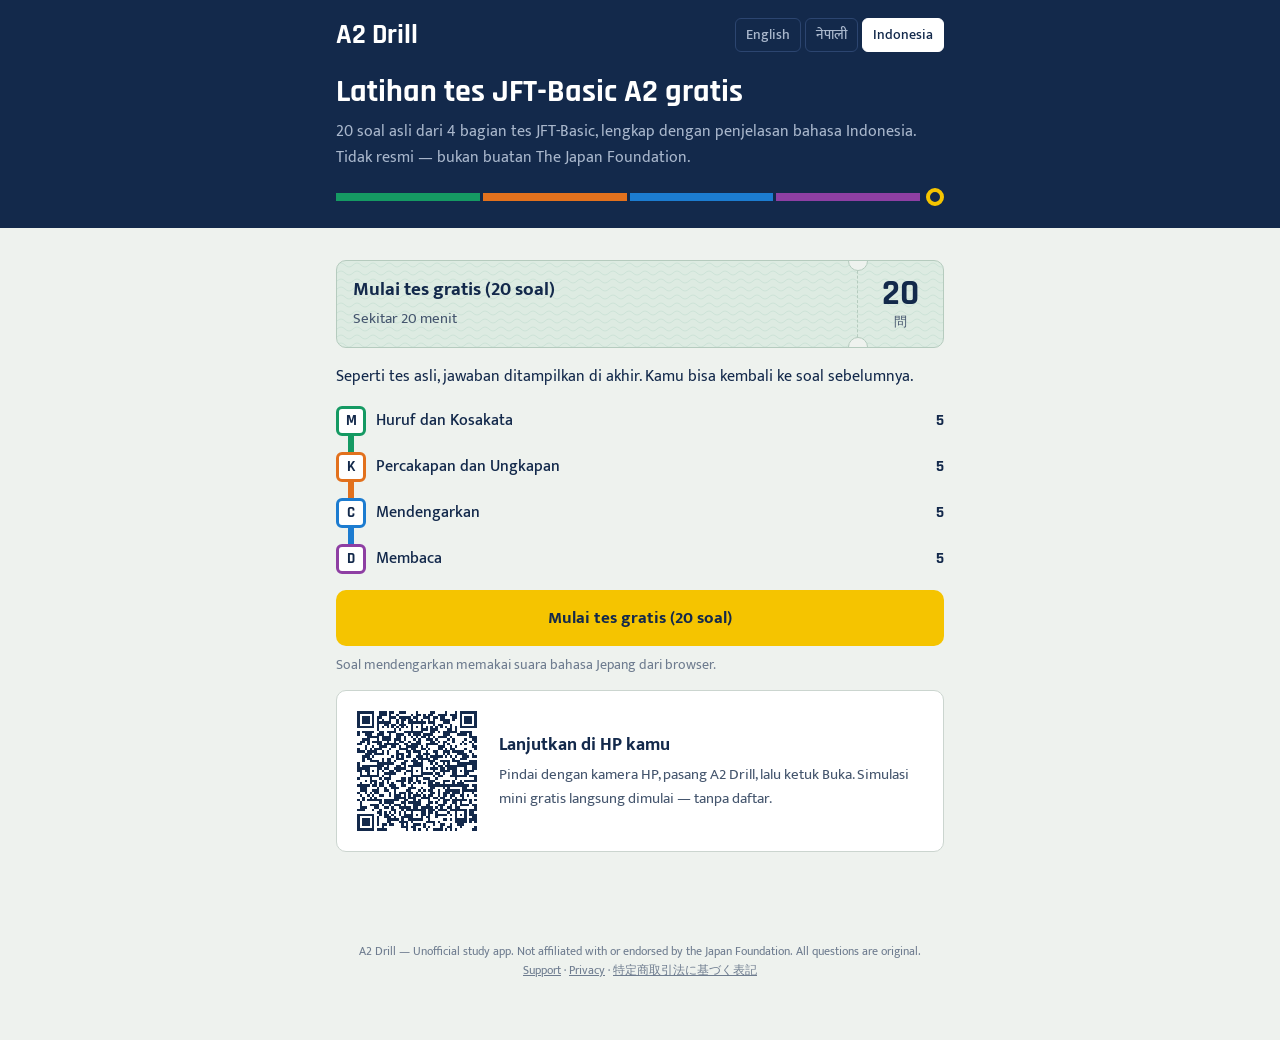
==== commit 8b89e759: "Hand-off text: 'a free mini mock starts right away'" ====
--- a/id/index.html
+++ b/id/index.html
@@ -1,4 +1,4 @@
 <!doctype html><html lang="id" data-lang="id"><head><meta charset="utf-8"><meta name="viewport" content="width=device-width,initial-scale=1">
 <title>Simulasi Tes JFT-Basic A2 Gratis (Tidak Resmi) — Penjelasan Bahasa Indonesia</title><meta name="description" content="Latihan soal JFT-Basic (bahasa Jepang A2) gratis dan tidak resmi: huruf &amp; kosakata, percakapan, mendengarkan, dan membaca. Penjelasan dalam bahasa Indonesia, Inggris, dan Nepal."><link rel="canonical" href="https://f-kudo-hub.github.io/a2-drill/id/">
 <link rel="alternate" hreflang="en" href="https://f-kudo-hub.github.io/a2-drill/"><link rel="alternate" hreflang="ne" href="https://f-kudo-hub.github.io/a2-drill/ne/"><link rel="alternate" hreflang="id" href="https://f-kudo-hub.github.io/a2-drill/id/"><link rel="alternate" hreflang="x-default" href="https://f-kudo-hub.github.io/a2-drill/"><meta property="og:type" content="website"><meta property="og:title" content="Simulasi Tes JFT-Basic A2 Gratis (Tidak Resmi) — Penjelasan Bahasa Indonesia"><meta property="og:description" content="Latihan soal JFT-Basic (bahasa Jepang A2) gratis dan tidak resmi: huruf &amp; kosakata, percakapan, mendengarkan, dan membaca. Penjelasan dalam bahasa Indonesia, Inggris, dan Nepal."><meta property="og:url" content="https://f-kudo-hub.github.io/a2-drill/id/"><meta property="og:image" content="https://f-kudo-hub.github.io/a2-drill/icon.png"><meta property="og:site_name" content="A2 Drill"><meta name="twitter:card" content="summary"><link rel="icon" href="https://f-kudo-hub.github.io/a2-drill/icon.png" type="image/png"><link rel="apple-touch-icon" href="https://f-kudo-hub.github.io/a2-drill/icon.png"><meta name="google-play-app" content="app-id=com.fkudo.jftprep"><script defer src="https://static.cloudflareinsights.com/beacon.min.js" data-cf-beacon='{"token": "a4c6e92c7e0c438e84cfaf68191612fd"}'></script><script type="application/ld+json">{"@context":"https://schema.org","@type":"Quiz","name":"Latihan tes JFT-Basic A2 gratis","description":"Latihan soal JFT-Basic (bahasa Jepang A2) gratis dan tidak resmi: huruf & kosakata, percakapan, mendengarkan, dan membaca. Penjelasan dalam bahasa Indonesia, Inggris, dan Nepal.","inLanguage":["ja","id"],"educationalLevel":"CEFR A2","isAccessibleForFree":true}</script><link rel="preconnect" href="https://fonts.googleapis.com"><link rel="preconnect" href="https://fonts.gstatic.com" crossorigin><link rel="stylesheet" href="https://fonts.googleapis.com/css2?family=Mukta:wght@400;500;700&family=Rajdhani:wght@600;700&display=swap">
-<meta name="theme-color" content="#13294B"><link rel="stylesheet" href="../style.css"></head><body><div class="board"><div class="in"><header><span class="brand">A2 Drill</span><nav class="langs" aria-label="Language"><a href="../" class="" hreflang="en">English</a><a href="../ne/" class="" hreflang="ne">नेपाली</a><a href="../id/" class="on" hreflang="id">Indonesia</a></nav></header><h1>Latihan tes JFT-Basic A2 gratis</h1><p class="lead">20 soal asli dari 4 bagian tes JFT-Basic, lengkap dengan penjelasan bahasa Indonesia. Tidak resmi — bukan buatan The Japan Foundation.</p><div class="strip" aria-hidden="true"><i></i><i></i><i></i><i></i><b></b></div></div></div><div class="wrap"><div id="app"></div></div><script>window.A2_Q=[{"id":"M01","s":"moji","type":"語の意味","prompt":"きのうは <u>ひまでした</u>。","passage":"","audio":null,"choices":["しごとが たくさん ありました","しごとが ありませんでした","びょうきでした","やすみが ありませんでした"],"answer":1,"explain":{"ja":"「ひま」は、することがなくて 時間がある ようすです。だから「しごとが ありませんでした」が いちばん 近いです。「しごとが たくさん ありました」は「いそがしい」の意味で、反対です。","en":"\"Hima\" means you have free time because there is nothing to do, so \"I had no work\" is the closest. \"I had a lot of work\" means \"isogashii\" (busy), which is the opposite.","ne":"「ひま」 को अर्थ गर्ने काम नभएर समय खाली हुनु हो। त्यसैले \"काम थिएन\" (しごとが ありませんでした) सबैभन्दा नजिकको अर्थ हो। \"धेरै काम थियो\" भनेको 「いそがしい」 (व्यस्त) हो, जुन उल्टो अर्थ हो।","id":"「ひま」 artinya punya waktu luang karena tidak ada yang harus dikerjakan. Jadi \"tidak ada pekerjaan\" (しごとが ありませんでした) adalah yang paling dekat. \"Banyak pekerjaan\" berarti 「いそがしい」 (sibuk), artinya kebalikannya."}},{"id":"M02","s":"moji","type":"語の意味","prompt":"この <ruby>部屋<rt>へや</rt></ruby>は <u>せまい</u>です。","passage":"","audio":null,"choices":["おおきいです","くらいです","ちいさいです","さむいです"],"answer":2,"explain":{"ja":"「せまい」は、場所が 小さくて 広くない ことです。部屋の 話なので「ちいさいです」が 近いです。「おおきい」は 反対、「くらい」は 明るくない、「さむい」は 気温の ことです。","en":"\"Semai\" means a place is small and not spacious. Since we are talking about a room, \"chiisai\" (small) is closest. \"Ookii\" is the opposite, \"kurai\" means dark, and \"samui\" is about temperature.","ne":"「せまい」 को अर्थ ठाउँ सानो र साँघुरो हुनु हो। कोठाको कुरा भएकाले 「ちいさいです」 (सानो छ) नजिकको अर्थ हो। 「おおきい」 उल्टो अर्थ हो, 「くらい」 भनेको अँध्यारो, र 「さむい」 भनेको जाडो/चिसो।","id":"「せまい」 artinya tempatnya kecil dan tidak luas (sempit). Karena ini tentang kamar, 「ちいさいです」 (kecil) paling dekat. 「おおきい」 kebalikannya, 「くらい」 artinya gelap, dan 「さむい」 artinya dingin (suhu)."}},{"id":"M03","s":"moji","type":"語の意味","prompt":"<ruby>田中<rt>たなか</rt></ruby>さんは いま <u>るす</u>です。","passage":"","audio":null,"choices":["いえに います","ねて います","びょうきです","いえに いません"],"answer":3,"explain":{"ja":"「るす」は、家に だれも いない ことです。電話や たずねた とき「るすです」と 言います。だから「いえに いません」が 正しいです。「ねて います」は 家に いるので、意味が ちがいます。","en":"\"Rusu\" means nobody is at home. People say \"rusu desu\" when they call or visit and the person is out. So \"is not at home\" is correct. \"Is sleeping\" means the person is at home, so it is different.","ne":"「るす」 भनेको घरमा कोही नहुनु हो। फोन गर्दा वा भेट्न जाँदा मान्छे बाहिर गएको छ भने 「るすです」 भनिन्छ। त्यसैले 「いえに いません」 (घरमा हुनुहुन्न) सही हो। 「ねて います」 (सुतिरहेको) भए त घरमै हुन्छ, त्यसैले अर्थ फरक हो।","id":"「るす」 artinya tidak ada orang di rumah. Saat menelepon atau berkunjung dan orangnya sedang pergi, kita bilang 「るすです」. Jadi 「いえに いません」 (tidak ada di rumah) benar. 「ねて います」 (sedang tidur) berarti ada di rumah, jadi artinya berbeda."}},{"id":"M04","s":"moji","type":"語の意味","prompt":"この <ruby>仕事<rt>しごと</rt></ruby>は <u>かんたん</u>です。","passage":"","audio":null,"choices":["むずかしくないです","おもしろくないです","いそがしくないです","たいへんです"],"answer":0,"explain":{"ja":"「かんたん」は、やさしくて すぐ できる ことです。だから「むずかしくないです」が 同じ 意味です。「たいへん」は 反対の 意味です。「おもしろくない」「いそがしくない」は 別の ことを 言って います。","en":"\"Kantan\" means easy, something you can do quickly. So \"not difficult\" has the same meaning. \"Taihen\" (hard, tough) is the opposite. \"Not interesting\" and \"not busy\" talk about different things.","ne":"「かんたん」 को अर्थ सजिलो, छिट्टै गर्न सकिने हो। त्यसैले 「むずかしくないです」 (गाह्रो छैन) को अर्थ उही हो। 「たいへん」 (गाह्रो/कष्टकर) उल्टो अर्थ हो। 「おもしろくない」 (रमाइलो छैन) र 「いそがしくない」 (व्यस्त छैन) अर्कै कुरा हुन्।","id":"「かんたん」 artinya mudah, bisa dikerjakan dengan cepat. Jadi 「むずかしくないです」 (tidak sulit) artinya sama. 「たいへん」 (berat/repot) adalah kebalikannya. 「おもしろくない」 (tidak menarik) dan 「いそがしくない」 (tidak sibuk) membicarakan hal lain."}},{"id":"M05","s":"moji","type":"語の使い方","prompt":"「なくす」の 使い方が いちばん いい ものは どれですか。","passage":"","audio":null,"choices":["でんきを なくして ください。","かぜが なくしました。","えきで さいふを なくしました。","パンを なくして たべました。"],"answer":2,"explain":{"ja":"「なくす」は、持って いた 物が どこかへ 行って 見つからなく なる ことです。「さいふを なくしました」が 正しいです。電気は「けす」、かぜは「なおる」を 使います。","en":"\"Nakusu\" means to lose something you had, so you cannot find it. \"I lost my wallet at the station\" is correct. For lights you say \"kesu\" (turn off), and for a cold you say \"naoru\" (get better).","ne":"「なくす」 भनेको आफूसँग भएको चीज हराउनु, भेट्न नसक्नु हो। 「さいふを なくしました」 (पर्स हरायो) सही हो। बत्तीको लागि 「けす」 (निभाउनु), रुघाखोकीको लागि 「なおる」 (निको हुनु) प्रयोग गरिन्छ।","id":"「なくす」 artinya kehilangan barang yang tadinya dimiliki sehingga tidak bisa ditemukan. 「さいふを なくしました」 (dompet saya hilang) benar. Untuk lampu dipakai 「けす」 (mematikan), dan untuk masuk angin/flu dipakai 「なおる」 (sembuh)."}},{"id":"K01","s":"kaiwa","type":"文法","prompt":"きのう、<ruby>駅<rt>えき</rt></ruby>の 近くの スーパー（　）やさいを 買いました。","passage":"","audio":null,"choices":["に","を","で","が"],"answer":2,"explain":{"ja":"何かを する 場所には「で」を 使います。「スーパーで 買いました」が 正しいです。「に」は 行く 先や ある 場所（スーパーに 行きます）に 使います。","en":"Use \"de\" for the place where you do an action: \"I bought it at (de) the supermarket.\" \"Ni\" is for a destination or where something exists, as in \"supaa ni ikimasu\" (I go to the supermarket).","ne":"कुनै काम गर्ने ठाउँ जनाउन 「で」 प्रयोग गरिन्छ। 「スーパーで 買いました」 (सुपरमार्केटमा किनेँ) सही हो। 「に」 जाने ठाउँ वा कुनै चीज भएको ठाउँ जनाउन प्रयोग हुन्छ, जस्तै 「スーパーに 行きます」 (सुपरमार्केट जान्छु)।","id":"Untuk tempat melakukan suatu kegiatan dipakai 「で」. 「スーパーで 買いました」 (membeli di supermarket) benar. 「に」 dipakai untuk tujuan pergi atau tempat sesuatu berada, misalnya 「スーパーに 行きます」 (pergi ke supermarket)."}},{"id":"K02","s":"kaiwa","type":"文法","prompt":"すみません、ここで しゃしんを（　）も いいですか。","passage":"","audio":null,"choices":["とって","とる","とった","とり"],"answer":0,"explain":{"ja":"「〜ても いいですか」は、してよいか 聞く ときの 形です。動詞は て形に するので「とって も いいですか」です。ほかの 形は「も いいですか」に つながりません。","en":"\"... te mo ii desu ka\" is how you ask for permission. The verb takes the te-form, so it is \"totte mo ii desu ka\" (May I take a photo?). The other forms cannot connect to \"mo ii desu ka\".","ne":"「〜ても いいですか」 अनुमति माग्दा प्रयोग हुने रूप हो। क्रियालाई て-रूपमा राखिन्छ, त्यसैले 「とって も いいですか」 (फोटो खिच्न मिल्छ?) हुन्छ। अरू रूपहरू 「も いいですか」 सँग जोडिँदैनन्।","id":"「〜ても いいですか」 adalah bentuk untuk meminta izin. Kata kerjanya memakai bentuk -te, jadi 「とって も いいですか」 (bolehkah saya memotret?). Bentuk lain tidak bisa disambung dengan 「も いいですか」."}},{"id":"K03","s":"kaiwa","type":"文法","prompt":"あしたは <ruby>仕事<rt>しごと</rt></ruby>が（　）から、パーティーに 行けません。","passage":"","audio":null,"choices":["あって","あれば","あったら","ある"],"answer":3,"explain":{"ja":"理由を 言う「から」の 前は、ふつう形（ある）か ていねい形（あります）に します。「あるから」が 正しいです。「あって」「あれば」「あったら」は「から」の 前に 置けません。","en":"Before \"kara\" (because), use the plain form (aru) or the polite form (arimasu). So \"aru kara\" is correct. \"Atte\", \"areba\" and \"attara\" cannot come before \"kara\".","ne":"कारण बताउने 「から」 (किनभने) अगाडि साधारण रूप (ある) वा विनम्र रूप (あります) राखिन्छ। त्यसैले 「あるから」 सही हो। 「あって」, 「あれば」, 「あったら」 लाई 「から」 अगाडि राख्न मिल्दैन।","id":"Sebelum 「から」 (karena) dipakai bentuk biasa (ある) atau bentuk sopan (あります). Jadi 「あるから」 benar. 「あって」, 「あれば」, dan 「あったら」 tidak bisa diletakkan sebelum 「から」."}},{"id":"K04","s":"kaiwa","type":"文法","prompt":"この くすりは、ごはんを（　）あとで のんで ください。","passage":"","audio":null,"choices":["たべる","たべた","たべて","たべない"],"answer":1,"explain":{"ja":"「〜た あとで」は、あることが 終わってから 次の ことを する ときの 形です。動詞は た形に します。「たべた あとで」は「食事の 後で」と 同じ 意味です。くすりの 袋に よく 書いて あります。","en":"\"... ta ato de\" means \"after doing ...\". The verb takes the ta-form: \"tabeta ato de\" (after eating). This is often written on medicine bags in Japan.","ne":"「〜た あとで」 भनेको एउटा काम सकिएपछि अर्को काम गर्दा प्रयोग हुने रूप हो। क्रियालाई た-रूपमा राखिन्छ: 「たべた あとで」 (खाना खाइसकेपछि)। जापानमा औषधिको खाममा यो प्रायः लेखिएको हुन्छ।","id":"「〜た あとで」 artinya \"setelah melakukan …\". Kata kerjanya memakai bentuk -ta: 「たべた あとで」 (setelah makan). Kalimat ini sering tertulis di kantong obat di Jepang."}},{"id":"K05","s":"kaiwa","type":"文法","prompt":"<ruby>毎日<rt>まいにち</rt></ruby> れんしゅうして、カタカナが（　）ように なりました。","passage":"","audio":null,"choices":["読める","読む","読んで","読みたい"],"answer":0,"explain":{"ja":"「〜ように なりました」は、前は できなかった ことが できるように 変わった ことを 言います。「カタカナが」の「が」には 可能の 形「読める」が 合います。「カタカナが 読む」とは 言いません。","en":"\"... you ni narimashita\" means something changed and now you can do it. With \"katakana ga\", the potential form \"yomeru\" (can read) fits. You do not say \"katakana ga yomu\".","ne":"「〜ように なりました」 ले पहिले गर्न नसकेको कुरा अहिले गर्न सक्ने भयो भन्ने परिवर्तन बताउँछ। 「カタカナが」 को 「が」 सँग सक्ने रूप 「読める」 (पढ्न सक्नु) मिल्छ। 「カタカナが 読む」 भनिँदैन।","id":"「〜ように なりました」 menyatakan perubahan: dulu tidak bisa, sekarang bisa. Dengan 「カタカナが」, bentuk potensial 「読める」 (bisa membaca) yang cocok. Kita tidak mengatakan 「カタカナが 読む」."}},{"id":"C01","s":"choukai","type":"会話の聞き取り","prompt":"男の人は、あした何時に来ますか。","passage":"","audio":[{"who":"F","ja":"アリさん、あしたのシフトですが、朝9時からでしたよね。"},{"who":"M","ja":"はい、9時からです。"},{"who":"F","ja":"すみません、10時からに変えてもいいですか。9時は田中さんが来ますから。"},{"who":"M","ja":"わかりました。じゃあ、10時に来ます。"}],"choices":["8時","9時","10時","11時"],"answer":2,"explain":{"ja":"はじめは9時からの予定でしたが、女の人が「10時からに変えてもいいですか」と聞き、男の人は「10時に来ます」と答えています。9時は田中さんが来る時間です。","en":"At first his shift started at 9:00, but the woman asks, \"Can I change it to 10:00?\" and he answers, \"Then I'll come at 10.\" 9:00 is when Tanaka-san comes, not him.","ne":"सुरुमा उनको सिफ्ट बिहान ९ बजेबाट थियो, तर महिलाले \"१० बजेबाट परिवर्तन गर्न मिल्छ?\" भनेर सोध्छिन्, र पुरुषले \"त्यसो भए १० बजे आउँछु\" भन्छन्। ९ बजे तानाका-सान आउनुहुन्छ।","id":"Awalnya sif dia mulai jam 9, tetapi si perempuan bertanya \"Boleh diganti jadi mulai jam 10?\" dan si laki-laki menjawab \"Baik, saya datang jam 10.\" Jam 9 adalah waktu Tanaka-san datang."}},{"id":"C02","s":"choukai","type":"会話の聞き取り","prompt":"男の人は、何を買いますか。","passage":"","audio":[{"who":"F","ja":"帰りに、スーパーで牛乳を買ってきてくれる？"},{"who":"M","ja":"いいよ。たまごは？"},{"who":"F","ja":"たまごはまだあるから、いらない。あ、パンもおねがい。"},{"who":"M","ja":"牛乳とパンだね。"}],"choices":["牛乳とたまご","牛乳とパン","たまごとパン","パンだけ"],"answer":1,"explain":{"ja":"女の人は「たまごはまだあるから、いらない」と言い、そのあと「パンもおねがい」と言っています。最後に男の人が「牛乳とパンだね」とまとめています。","en":"The woman says eggs are not needed (\"we still have eggs\"), then adds \"bread too, please.\" The man sums it up: \"Milk and bread.\"","ne":"महिलाले \"अण्डा अझै छ, चाहिँदैन\" भन्छिन्, अनि \"पाउरोटी पनि ल्याइदेऊ\" थप्छिन्। अन्तमा पुरुषले \"दूध र पाउरोटी, हैन?\" भनेर दोहोर्याउँछन्।","id":"Si perempuan bilang telur tidak perlu karena masih ada, lalu menambahkan \"roti juga, ya.\" Di akhir si laki-laki menyimpulkan: \"Susu dan roti, ya.\""}},{"id":"C03","s":"choukai","type":"会話の聞き取り","prompt":"男の人は、このあと まず何をしますか。","passage":"","audio":[{"who":"F","ja":"リンさん、山田さんのお茶、もう持っていきましたか。"},{"who":"M","ja":"いいえ、まだです。今から持っていきます。"},{"who":"F","ja":"あ、山田さんは今おふろです。先に、木村さんにお水を持っていってください。"},{"who":"M","ja":"はい、わかりました。"}],"choices":["山田さんにお茶を持っていく","山田さんをおふろにつれていく","木村さんにお茶を持っていく","木村さんにお水を持っていく"],"answer":3,"explain":{"ja":"山田さんは今おふろに入っているので、女の人は「先に、木村さんにお水を持っていってください」と言っています。「先に」は「まず」と同じ意味です。木村さんに持っていくのはお茶ではなく、お水です。","en":"Yamada-san is in the bath now, so the woman says, \"First, take water to Kimura-san.\" 先に means \"first / before that.\" What goes to Kimura-san is water, not tea.","ne":"यामादा-सान अहिले नुहाउँदै हुनुहुन्छ, त्यसैले महिलाले \"पहिले किमुरा-सानलाई पानी लगिदिनुहोस्\" भन्छिन्। 先に को अर्थ \"पहिले\" हो। किमुरा-सानलाई चिया होइन, पानी लैजाने हो।","id":"Yamada-san sedang mandi, jadi si perempuan berkata \"Lebih dulu, bawakan air untuk Kimura-san.\" 先に artinya \"lebih dulu\". Yang dibawa ke Kimura-san adalah air, bukan teh."}},{"id":"C04","s":"choukai","type":"会話の聞き取り","prompt":"二人は、どこで会いますか。","passage":"","audio":[{"who":"M","ja":"日曜日、駅の前で11時に会いましょう。"},{"who":"F","ja":"ごめん、駅の前は人が多いから、駅の中の本屋の前はどう？"},{"who":"M","ja":"いいよ。じゃあ、本屋の前で。"}],"choices":["駅の中の本屋の前","駅の前","本屋の中","駅の近くの公園"],"answer":0,"explain":{"ja":"男の人は「駅の前」と言いましたが、女の人が「駅の中の本屋の前はどう？」と言い直し、男の人は「いいよ」と答えています。「本屋の中」ではなく「本屋の前」です。","en":"The man first suggests \"in front of the station,\" but the woman proposes \"in front of the bookstore inside the station,\" and he agrees. It is in front of the bookstore, not inside it.","ne":"पुरुषले सुरुमा \"स्टेसनको अगाडि\" भने, तर महिलाले \"स्टेसनभित्रको किताब पसलको अगाडि कस्तो?\" भनिन्, र पुरुषले \"हुन्छ\" भने। किताब पसलभित्र होइन, अगाडि हो।","id":"Awalnya si laki-laki bilang \"di depan stasiun\", tetapi si perempuan mengusulkan \"di depan toko buku di dalam stasiun\", dan dia setuju. Tempatnya di depan toko buku, bukan di dalamnya."}},{"id":"C05","s":"choukai","type":"会話の聞き取り","prompt":"男の人は、何曜日に休みますか。","passage":"","audio":[{"who":"M","ja":"店長、来週の水曜日、休んでもいいですか。病院に行きたいんです。"},{"who":"F","ja":"水曜日はちょっと、人が少ないんです。木曜日はどうですか。"},{"who":"M","ja":"木曜日でもだいじょうぶです。"},{"who":"F","ja":"じゃあ、木曜日に休んでください。"}],"choices":["月曜日","火曜日","水曜日","木曜日"],"answer":3,"explain":{"ja":"男の人は水曜日に休みたいと言いましたが、店長は「水曜日はちょっと…」と言って断り、「木曜日はどうですか」と聞いています。最後に「木曜日に休んでください」と決まりました。「ちょっと…」は、はっきり言わない断り方です。","en":"He asks for Wednesday off, but the manager says \"Wednesday is a bit...\" (a soft way of saying no) and suggests Thursday. In the end she says, \"Take Thursday off.\"","ne":"उनले बुधबार बिदा माग्छन्, तर पसलकी म्यानेजरले \"बुधबार अलि...\" भनेर नम्र तरिकाले अस्वीकार गर्छिन् र बिहीबार कस्तो भनेर सोध्छिन्। अन्तमा \"बिहीबार बिदा लिनुहोस्\" भन्ने तय हुन्छ।","id":"Dia minta libur hari Rabu, tetapi manajer berkata \"Rabu agak...\" (cara halus untuk menolak) dan menawarkan hari Kamis. Akhirnya diputuskan \"Silakan libur hari Kamis.\""}},{"id":"D01","s":"dokkai","type":"掲示・案内の読み取り","prompt":"水曜日の午後3時に、この病院へ行きたいです。正しいのはどれですか。","passage":"さくら<ruby>内科<rt>ないか</rt></ruby><br>【<ruby>診療時間<rt>しんりょうじかん</rt></ruby>】<br>月・火・木・金　9:00〜12:00／15:00〜18:00<br>水・土　9:00〜12:00<br>日・<ruby>祝日<rt>しゅくじつ</rt></ruby>　休み","audio":null,"choices":["水曜日の午後は休みなので、行けない","水曜日は午後6時までやっている","水曜日は午前も午後もやっている","<ruby>予約<rt>よやく</rt></ruby>をすれば、午後も行ける"],"answer":0,"explain":{"ja":"水曜日は「9:00〜12:00」だけで、午後の時間が書いてありません。だから午後3時には行けません。予約のことは、どこにも書いてありません。","en":"On Wednesday the clinic is open only 9:00–12:00; no afternoon hours are listed. So you cannot go at 3 p.m. Nothing is written about reservations.","ne":"बुधबार ९:०० देखि १२:०० सम्म मात्र खुला छ; दिउँसोको समय लेखिएको छैन। त्यसैले दिउँसो ३ बजे जान सकिँदैन। बुकिङ (予約) को बारेमा कहीँ पनि लेखिएको छैन।","id":"Hari Rabu klinik hanya buka jam 9.00–12.00; jam sore tidak tertulis. Jadi Anda tidak bisa datang jam 3 sore. Tentang reservasi (予約) tidak ditulis sama sekali."}},{"id":"D02","s":"dokkai","type":"掲示・案内の読み取り","prompt":"ペットボトルは、いつ出しますか。","passage":"ごみの出し方（さくら<ruby>寮<rt>りょう</rt></ruby>）<br>・もえるごみ：火曜日・金曜日<br>・もえないごみ：第1水曜日<br>・ペットボトル：毎週木曜日<br>・かん・びん：第3水曜日<br>※朝8時までに、寮の前のごみ<ruby>置<rt>お</rt></ruby>き場に出してください。","audio":null,"choices":["火曜日と金曜日の朝8時まで","毎週木曜日の朝8時まで","第1水曜日の朝8時まで","第3水曜日の夜"],"answer":1,"explain":{"ja":"「ペットボトル：毎週木曜日」と書いてあります。そして、下の※に「朝8時までに」とあるので、毎週木曜日の朝8時までです。火曜日・金曜日は「もえるごみ」の日です。","en":"The notice says \"PET bottles: every Thursday,\" and the note (※) at the bottom says \"by 8 a.m.\" So it is every Thursday by 8 a.m. Tuesday and Friday are for burnable garbage.","ne":"सूचनामा \"पेट बोतल: हरेक बिहीबार\" लेखिएको छ, र तलको ※ मा \"बिहान ८ बजेभित्र\" लेखिएको छ। त्यसैले हरेक बिहीबार बिहान ८ बजेभित्र फाल्ने हो। मंगलबार र शुक्रबार बल्ने फोहोरको दिन हो।","id":"Di pengumuman tertulis \"Botol PET: setiap hari Kamis,\" dan catatan (※) di bawah menulis \"sebelum jam 8 pagi.\" Jadi setiap Kamis sebelum jam 8 pagi. Selasa dan Jumat untuk sampah yang bisa dibakar."}},{"id":"D03","s":"dokkai","type":"掲示・案内の読み取り","prompt":"アリさんが朝7時から働く日は、いつですか。","passage":"10月 第2週のシフト<br>月：グエン（朝）・アリ（昼）<br>火：グエン（朝）・サリ（昼）<br>水：アリ（朝）・サリ（昼）<br>木：アリ（朝）・グエン（昼）<br>金：サリ（朝）・グエン（昼）<br>土：サリ（朝）・アリ（昼）<br>日：グエン（朝）・アリ（昼）<br>朝＝7:00〜15:00　昼＝12:00〜20:00","audio":null,"choices":["月曜日と日曜日","土曜日と日曜日","水曜日と木曜日","木曜日と金曜日"],"answer":2,"explain":{"ja":"「朝＝7:00〜15:00」なので、「アリ（朝）」と書いてある日をさがします。水曜日と木曜日です。月・土・日は「アリ（昼）」なので、12時からです。","en":"\"朝 (morning) = 7:00–15:00,\" so look for the days marked アリ（朝）: Wednesday and Thursday. On Monday, Saturday and Sunday Ali works 昼 (from 12:00).","ne":"\"朝 (बिहान) = ७:०० देखि १५:००\" भएकाले \"アリ（朝）\" लेखिएका दिन खोज्नुहोस्: बुधबार र बिहीबार। सोमबार, शनिबार र आइतबार अलीको 昼 (१२ बजेदेखि) सिफ्ट हो।","id":"\"朝 (pagi) = 7.00–15.00,\" jadi cari hari yang tertulis アリ（朝）: Rabu dan Kamis. Pada Senin, Sabtu, dan Minggu Ali masuk sif 昼 (mulai jam 12)."}},{"id":"D04","s":"dokkai","type":"掲示・案内の読み取り","prompt":"病院でもらった<ruby>薬<rt>くすり</rt></ruby>のふくろです。この薬は、1日に全部で<ruby>何錠<rt>なんじょう</rt></ruby>飲みますか。","passage":"【飲み<ruby>薬<rt>ぐすり</rt></ruby>】<br>1日3回　<ruby>食後<rt>しょくご</rt></ruby>に飲んでください。<br>1回に2<ruby>錠<rt>じょう</rt></ruby><br>※ねる前には飲まないでください。<br>※5日分あります。","audio":null,"choices":["2錠","3錠","5錠","6錠"],"answer":3,"explain":{"ja":"「1日3回」「1回に2錠」なので、3×2で1日に6錠です。「5日分」は何日飲むかで、1日の数ではありません。「食後」はごはんを食べたあとという意味です。","en":"\"3 times a day\" and \"2 tablets each time,\" so 3 × 2 = 6 tablets a day. \"5日分\" means it is enough for 5 days, not the number per day. 食後 means \"after meals.\"","ne":"\"दिनको ३ पटक\" र \"एक पटकमा २ चक्की\" भएकाले ३ × २ = दिनमा ६ चक्की। \"5日分\" भनेको ५ दिनलाई पुग्ने औषधि हो, दिनको संख्या होइन। 食後 को अर्थ \"खाना खाएपछि\" हो।","id":"\"3 kali sehari\" dan \"sekali minum 2 tablet,\" jadi 3 × 2 = 6 tablet sehari. \"5日分\" artinya cukup untuk 5 hari, bukan jumlah per hari. 食後 artinya \"sesudah makan\"."}},{"id":"D05","s":"dokkai","type":"掲示・案内の読み取り","prompt":"10月17日（土）の教室に行きたいです。いつまでに電話をしますか。","passage":"やさしい<ruby>日本語教室<rt>きょうしつ</rt></ruby><br>日時：毎週土曜日　10:00〜11:30<br>場所：<ruby>市民<rt>しみん</rt></ruby>センター　3階　<ruby>会議室<rt>かいぎしつ</rt></ruby><br>お金：<ruby>無料<rt>むりょう</rt></ruby><br><ruby>申<rt>もう</rt></ruby>し<ruby>込<rt>こ</rt></ruby>み：その週の水曜日までに、電話でお願いします。<br>電話：000-1234-5678","audio":null,"choices":["10月10日（土）","10月14日（水）","10月16日（金）","10月17日（土）"],"answer":1,"explain":{"ja":"申し込みは「その週の水曜日までに」です。10月17日（土）と同じ週の水曜日は、10月14日です。教室の日（土曜日）の3日前と考えるとわかりやすいです。","en":"You must apply \"by Wednesday of that week.\" For the class on Saturday, October 17, that Wednesday is October 14 (three days before the class).","ne":"आवेदन \"त्यही हप्ताको बुधबारसम्म\" गर्नुपर्छ। अक्टोबर १७ (शनिबार) को कक्षाको लागि त्यो बुधबार अक्टोबर १४ हो (कक्षाभन्दा ३ दिन अघि)।","id":"Pendaftaran harus \"paling lambat hari Rabu minggu itu.\" Untuk kelas hari Sabtu, 17 Oktober, hari Rabu itu adalah 14 Oktober (tiga hari sebelum kelas)."}}];window.A2_T={"sections":{"moji":"Huruf dan Kosakata","kaiwa":"Percakapan dan Ungkapan","choukai":"Mendengarkan","dokkai":"Membaca"},"types":{"語の意味":"Arti kata","語の使い方":"Penggunaan kata","漢字の読み":"Cara membaca kanji","漢字の意味と用法":"Arti dan penggunaan kanji","文法":"Tata bahasa","会話の表現":"Ungkapan dalam percakapan","会話の聞き取り":"Mendengarkan percakapan","店・公共機関での聞き取り":"Mendengarkan di toko dan tempat umum","アナウンス・指示の聞き取り":"Pengumuman dan instruksi","掲示・案内の読み取り":"Mencari informasi di papan pengumuman","手紙・メッセージの読み取り":"Membaca surat dan pesan"},"play":"Putar audio","playing":"Sedang diputar…","correct":"Benar!","wrong":"Belum tepat","answerIs":"Jawaban: {a}","showJa":"Tampilkan penjelasan bahasa Jepang","next":"Berikutnya","finish":"Selesai","mockIntro":"Seperti tes asli, jawaban ditampilkan di akhir. Kamu bisa kembali ke soal sebelumnya."};window.A2_I={"語の意味":{"ja":"＿＿の ことばと だいたい 同じ いみの ものを えらんで ください。","en":"Choose the answer closest in meaning to the underlined words.","ne":"रेखाङ्कित शब्दसँग मिल्दोजुल्दो अर्थ भएको उत्तर छान्नुहोस्।","id":"Pilih jawaban yang artinya paling mirip dengan kata yang digarisbawahi."},"語の使い方":{"ja":"ことばの 使い方が いちばん いい ものを えらんで ください。","en":"Choose the sentence that uses the word correctly.","ne":"शब्द सही तरिकाले प्रयोग भएको वाक्य छान्नुहोस्।","id":"Pilih kalimat yang menggunakan kata itu dengan benar."},"漢字の読み":{"ja":"＿＿の 漢字の 読み方を えらんで ください。","en":"Choose the correct reading of the underlined kanji.","ne":"रेखाङ्कित खान्जीको सही पढाइ छान्नुहोस्।","id":"Pilih cara baca yang benar untuk kanji yang digarisbawahi."},"漢字の意味と用法":{"ja":"＿＿の ことばを 漢字で 書くと どれですか。","en":"Choose the correct kanji for the underlined word.","ne":"रेखाङ्कित शब्दको सही खान्जी छान्नुहोस्।","id":"Pilih kanji yang benar untuk kata yang digarisbawahi."},"文法":{"ja":"（　）に 入る ものを えらんで ください。","en":"Choose the best answer for the blank.","ne":"खाली ठाउँमा मिल्ने उत्तर छान्नुहोस्।","id":"Pilih jawaban yang paling tepat untuk bagian yang kosong."},"会話の表現":{"ja":"（　）に 入る いちばん いい ことばを えらんで ください。","en":"Choose the most suitable words for the conversation.","ne":"कुराकानीमा सबैभन्दा उपयुक्त शब्द छान्नुहोस्।","id":"Pilih ungkapan yang paling cocok untuk percakapan itu."},"会話の聞き取り":{"ja":"会話を 聞いて、答えを えらんで ください。","en":"Listen to the conversation and choose the answer.","ne":"कुराकानी सुनेर उत्तर छान्नुहोस्।","id":"Dengarkan percakapan, lalu pilih jawabannya."},"店・公共機関での聞き取り":{"ja":"店や <ruby>役所<rt>やくしょ</rt></ruby>などでの 会話を 聞いて、答えを えらんで ください。","en":"Listen to the conversation at a shop or public office and choose the answer.","ne":"पसल वा कार्यालयको कुराकानी सुनेर उत्तर छान्नुहोस्।","id":"Dengarkan percakapan di toko atau kantor, lalu pilih jawabannya."},"アナウンス・指示の聞き取り":{"ja":"アナウンスや <ruby>説明<rt>せつめい</rt></ruby>を 聞いて、答えを えらんで ください。","en":"Listen to the announcement or instructions and choose the answer.","ne":"घोषणा वा निर्देशन सुनेर उत्तर छान्नुहोस्।","id":"Dengarkan pengumuman atau instruksi, lalu pilih jawabannya."},"掲示・案内の読み取り":{"ja":"お知らせを 読んで、答えを えらんで ください。","en":"Read the notice and choose the answer.","ne":"सूचना पढेर उत्तर छान्नुहोस्।","id":"Baca pengumuman itu, lalu pilih jawabannya."},"手紙・メッセージの読み取り":{"ja":"メッセージを 読んで、答えを えらんで ください。","en":"Read the message and choose the answer.","ne":"सन्देश पढेर उत्तर छान्नुहोस्।","id":"Baca pesan itu, lalu pilih jawabannya."}};window.A2_P={"title":"Simulasi Tes JFT-Basic A2 Gratis (Tidak Resmi) — Penjelasan Bahasa Indonesia","desc":"Latihan soal JFT-Basic (bahasa Jepang A2) gratis dan tidak resmi: huruf & kosakata, percakapan, mendengarkan, dan membaca. Penjelasan dalam bahasa Indonesia, Inggris, dan Nepal.","h1":"Latihan tes JFT-Basic A2 gratis","lead":"20 soal asli dari 4 bagian tes JFT-Basic, lengkap dengan penjelasan bahasa Indonesia. Tidak resmi — bukan buatan The Japan Foundation.","start":"Mulai tes gratis (20 soal)","app":"Semua 60 soal di iPhone","appSoon":"Aplikasi iPhone: segera hadir","android":"Semua 60 soal di Android (Google Play)","score":"Nilai kamu","again":"Coba lagi","minutes":"Sekitar 20 menit","voice":"Soal mendengarkan memakai suara bahasa Jepang dari browser.","phone":"Lanjutkan di HP kamu","scan":"Pindai dengan kamera HP, pasang A2 Drill, lalu ketuk Buka. Simulasi gratis 20 menit langsung dimulai — tanpa daftar.","weak":"Bagian terlemah kamu: {s}. Latih di aplikasi, dengan penjelasan bahasa Indonesia.","open":"Setelah terpasang, ketuk Buka — simulasi gratis langsung dimulai.","appUrl":"","playUrl":"https://play.google.com/store/apps/details?id=com.fkudo.jftprep&referrer=utm_source%3Da2-site%26utm_medium%3Dweb%26utm_campaign%3Did","qr":"<svg xmlns=\"http://www.w3.org/2000/svg\" viewBox=\"0 0 51 51\" shape-rendering=\"crispEdges\"><path fill=\"#FFFFFF\" d=\"M0 0h51v51H0z\"/><path stroke=\"#13294B\" d=\"M1 1.5h7m2 0h3m1 0h2m2 0h3m4 0h1m5 0h2m4 0h1m3 0h1m1 0h7M1 2.5h1m5 0h1m2 0h3m1 0h1m2 0h1m5 0h1m1 0h2m1 0h1m1 0h2m2 0h4m1 0h3m1 0h1m5 0h1M1 3.5h1m1 0h3m1 0h1m1 0h2m3 0h3m1 0h5m1 0h2m2 0h3m1 0h2m1 0h2m3 0h2m1 0h1m1 0h3m1 0h1M1 4.5h1m1 0h3m1 0h1m1 0h1m1 0h1m2 0h1m2 0h1m1 0h2m1 0h2m1 0h1m1 0h1m2 0h1m1 0h1m2 0h4m1 0h1m2 0h1m1 0h3m1 0h1M1 5.5h1m1 0h3m1 0h1m1 0h6m2 0h1m1 0h1m2 0h7m1 0h3m3 0h3m4 0h1m1 0h3m1 0h1M1 6.5h1m5 0h1m1 0h1m2 0h2m1 0h2m1 0h3m2 0h1m3 0h1m4 0h1m1 0h2m3 0h1m3 0h1m5 0h1M1 7.5h7m1 0h1m1 0h1m1 0h1m1 0h1m1 0h1m1 0h1m1 0h1m1 0h1m1 0h1m1 0h1m1 0h1m1 0h1m1 0h1m1 0h1m1 0h1m1 0h1m1 0h1m1 0h7M9 8.5h1m6 0h1m1 0h1m4 0h1m3 0h3m1 0h3m4 0h2m1 0h1M1 9.5h1m1 0h5m2 0h2m1 0h4m3 0h8m3 0h2m1 0h1m1 0h6m1 0h5M1 10.5h1m2 0h3m2 0h3m2 0h1m2 0h3m2 0h1m1 0h3m1 0h4m4 0h3m3 0h4m1 0h1M5 11.5h5m1 0h4m2 0h2m1 0h1m2 0h1m1 0h1m1 0h2m1 0h1m1 0h1m1 0h4m1 0h1m7 0h3M3 12.5h3m3 0h1m1 0h4m1 0h3m1 0h1m3 0h1m1 0h1m2 0h3m1 0h1m4 0h1m1 0h1m4 0h1m2 0h2M2 13.5h2m1 0h1m1 0h4m2 0h1m2 0h1m1 0h2m2 0h1m2 0h2m4 0h2m1 0h1m1 0h2m2 0h1m3 0h1m2 0h1m1 0h1M1 14.5h2m2 0h1m3 0h2m1 0h6m2 0h2m1 0h4m2 0h5m2 0h1m1 0h1m4 0h1m1 0h1m2 0h1M4 15.5h1m2 0h1m2 0h3m2 0h2m1 0h1m2 0h5m1 0h1m1 0h1m4 0h3m2 0h1m1 0h1m6 0h2M1 16.5h1m2 0h1m1 0h1m1 0h3m3 0h1m3 0h4m1 0h2m2 0h2m1 0h1m3 0h2m1 0h1m1 0h2m4 0h1m3 0h1M1 17.5h3m1 0h4m2 0h1m1 0h1m3 0h1m3 0h2m1 0h3m2 0h1m2 0h2m2 0h3m1 0h5m2 0h1M4 18.5h3m1 0h4m1 0h1m3 0h3m2 0h1m3 0h1m1 0h3m2 0h1m2 0h1m1 0h1m3 0h4m2 0h1M3 19.5h3m1 0h1m7 0h1m1 0h1m1 0h1m1 0h2m2 0h3m1 0h1m1 0h5m1 0h1m1 0h1m1 0h1m2 0h3m1 0h2M3 20.5h1m1 0h2m4 0h1m1 0h2m2 0h3m4 0h1m1 0h5m1 0h2m6 0h1m2 0h3M3 21.5h1m2 0h4m1 0h1m1 0h2m1 0h1m3 0h2m1 0h3m1 0h1m2 0h3m2 0h4m1 0h3m4 0h3M1 22.5h1m7 0h7m3 0h2m3 0h4m3 0h1m1 0h1m2 0h1m1 0h1m3 0h8M1 23.5h1m1 0h9m1 0h1m3 0h2m1 0h1m1 0h6m4 0h1m1 0h2m1 0h9m2 0h2M1 24.5h5m3 0h2m1 0h2m2 0h5m2 0h1m3 0h1m1 0h1m1 0h3m1 0h2m1 0h4m3 0h1m2 0h2M1 25.5h2m1 0h2m1 0h1m1 0h1m1 0h1m2 0h2m1 0h2m2 0h3m1 0h1m1 0h1m4 0h1m2 0h4m1 0h2m1 0h1m1 0h4M2 26.5h1m2 0h1m3 0h1m2 0h5m3 0h1m2 0h1m3 0h5m1 0h2m1 0h1m3 0h2m3 0h2M2 27.5h8m1 0h1m2 0h1m8 0h5m4 0h1m1 0h2m3 0h7m1 0h3M1 28.5h1m4 0h1m3 0h1m1 0h3m4 0h2m1 0h2m1 0h1m2 0h3m2 0h1m7 0h1m7 0h1M4 29.5h1m1 0h3m2 0h1m1 0h1m3 0h4m1 0h2m1 0h2m3 0h3m3 0h3m1 0h1m2 0h1m1 0h5M2 30.5h1m3 0h1m1 0h1m1 0h2m1 0h1m1 0h1m3 0h1m2 0h1m1 0h1m1 0h1m1 0h1m1 0h2m1 0h2m1 0h1m3 0h1m1 0h3M1 31.5h5m1 0h2m1 0h2m2 0h3m2 0h2m2 0h1m6 0h17m1 0h2M2 32.5h3m4 0h1m2 0h1m2 0h3m4 0h3m2 0h1m3 0h2m3 0h1m1 0h1m5 0h2m3 0h1M2 33.5h3m2 0h3m2 0h2m2 0h1m4 0h2m3 0h1m1 0h1m1 0h2m2 0h1m2 0h6m1 0h6M1 34.5h1m2 0h1m1 0h1m1 0h2m4 0h1m1 0h1m1 0h3m1 0h2m1 0h1m1 0h1m3 0h2m1 0h1m1 0h3m1 0h3m1 0h1m3 0h1M2 35.5h1m2 0h1m1 0h1m2 0h2m2 0h1m1 0h3m1 0h1m1 0h1m1 0h3m1 0h1m1 0h2m2 0h1m1 0h2m1 0h2m2 0h2m1 0h1m2 0h1M3 36.5h1m2 0h1m1 0h1m7 0h5m1 0h3m2 0h4m1 0h2m1 0h2m2 0h1m1 0h1m2 0h1M1 37.5h1m1 0h1m1 0h6m1 0h6m2 0h2m2 0h1m1 0h1m3 0h1m3 0h1m1 0h3m1 0h6m1 0h1m1 0h1M2 38.5h1m7 0h1m1 0h4m3 0h2m1 0h5m3 0h2m1 0h1m2 0h2m2 0h2m1 0h1m3 0h1M2 39.5h1m3 0h4m1 0h1m2 0h1m1 0h3m1 0h1m3 0h3m2 0h2m3 0h3m2 0h1m1 0h1m1 0h4m1 0h2M2 40.5h3m3 0h2m2 0h2m1 0h1m2 0h5m1 0h2m1 0h5m1 0h1m1 0h1m2 0h2m1 0h2m6 0h1M1 41.5h3m3 0h1m2 0h1m4 0h2m2 0h1m1 0h8m1 0h3m1 0h4m1 0h7m1 0h3M9 42.5h2m1 0h1m1 0h1m1 0h1m1 0h1m1 0h1m2 0h1m3 0h2m1 0h2m1 0h1m4 0h1m2 0h1m3 0h1m1 0h2M1 43.5h7m2 0h1m1 0h2m1 0h1m2 0h1m1 0h4m1 0h1m1 0h2m1 0h1m2 0h5m1 0h1m1 0h1m1 0h1m1 0h1m1 0h3M1 44.5h1m5 0h1m1 0h1m2 0h3m1 0h1m2 0h5m3 0h1m1 0h2m2 0h1m7 0h1m3 0h1m2 0h2M1 45.5h1m1 0h3m1 0h1m1 0h1m3 0h5m1 0h1m2 0h6m2 0h1m5 0h2m1 0h1m1 0h5m1 0h3M1 46.5h1m1 0h3m1 0h1m1 0h1m3 0h2m3 0h4m1 0h1m5 0h4m1 0h1m6 0h5m1 0h1m1 0h1M1 47.5h1m1 0h3m1 0h1m1 0h1m1 0h2m1 0h2m3 0h1m1 0h1m2 0h3m1 0h1m3 0h1m2 0h2m2 0h1m2 0h3M1 48.5h1m5 0h1m3 0h1m7 0h3m1 0h2m3 0h1m1 0h1m4 0h1m2 0h2m3 0h1m5 0h1M1 49.5h7m1 0h4m8 0h1m2 0h1m1 0h1m2 0h1m2 0h4m1 0h1m1 0h1m1 0h1m6 0h2\"/></svg>\n"};</script><script src="../app.js"></script><div class="wrap" style="padding-top:0"><p class="foot">A2 Drill — Unofficial study app. Not affiliated with or endorsed by the Japan Foundation. All questions are original.<br><a href="../support.html">Support</a> · <a href="../privacy.html">Privacy</a> · <a href="../tokushoho.html">特定商取引法に基づく表記</a></p></div></body></html>+<meta name="theme-color" content="#13294B"><link rel="stylesheet" href="../style.css"></head><body><div class="board"><div class="in"><header><span class="brand">A2 Drill</span><nav class="langs" aria-label="Language"><a href="../" class="" hreflang="en">English</a><a href="../ne/" class="" hreflang="ne">नेपाली</a><a href="../id/" class="on" hreflang="id">Indonesia</a></nav></header><h1>Latihan tes JFT-Basic A2 gratis</h1><p class="lead">20 soal asli dari 4 bagian tes JFT-Basic, lengkap dengan penjelasan bahasa Indonesia. Tidak resmi — bukan buatan The Japan Foundation.</p><div class="strip" aria-hidden="true"><i></i><i></i><i></i><i></i><b></b></div></div></div><div class="wrap"><div id="app"></div></div><script>window.A2_Q=[{"id":"M01","s":"moji","type":"語の意味","prompt":"きのうは <u>ひまでした</u>。","passage":"","audio":null,"choices":["しごとが たくさん ありました","しごとが ありませんでした","びょうきでした","やすみが ありませんでした"],"answer":1,"explain":{"ja":"「ひま」は、することがなくて 時間がある ようすです。だから「しごとが ありませんでした」が いちばん 近いです。「しごとが たくさん ありました」は「いそがしい」の意味で、反対です。","en":"\"Hima\" means you have free time because there is nothing to do, so \"I had no work\" is the closest. \"I had a lot of work\" means \"isogashii\" (busy), which is the opposite.","ne":"「ひま」 को अर्थ गर्ने काम नभएर समय खाली हुनु हो। त्यसैले \"काम थिएन\" (しごとが ありませんでした) सबैभन्दा नजिकको अर्थ हो। \"धेरै काम थियो\" भनेको 「いそがしい」 (व्यस्त) हो, जुन उल्टो अर्थ हो।","id":"「ひま」 artinya punya waktu luang karena tidak ada yang harus dikerjakan. Jadi \"tidak ada pekerjaan\" (しごとが ありませんでした) adalah yang paling dekat. \"Banyak pekerjaan\" berarti 「いそがしい」 (sibuk), artinya kebalikannya."}},{"id":"M02","s":"moji","type":"語の意味","prompt":"この <ruby>部屋<rt>へや</rt></ruby>は <u>せまい</u>です。","passage":"","audio":null,"choices":["おおきいです","くらいです","ちいさいです","さむいです"],"answer":2,"explain":{"ja":"「せまい」は、場所が 小さくて 広くない ことです。部屋の 話なので「ちいさいです」が 近いです。「おおきい」は 反対、「くらい」は 明るくない、「さむい」は 気温の ことです。","en":"\"Semai\" means a place is small and not spacious. Since we are talking about a room, \"chiisai\" (small) is closest. \"Ookii\" is the opposite, \"kurai\" means dark, and \"samui\" is about temperature.","ne":"「せまい」 को अर्थ ठाउँ सानो र साँघुरो हुनु हो। कोठाको कुरा भएकाले 「ちいさいです」 (सानो छ) नजिकको अर्थ हो। 「おおきい」 उल्टो अर्थ हो, 「くらい」 भनेको अँध्यारो, र 「さむい」 भनेको जाडो/चिसो।","id":"「せまい」 artinya tempatnya kecil dan tidak luas (sempit). Karena ini tentang kamar, 「ちいさいです」 (kecil) paling dekat. 「おおきい」 kebalikannya, 「くらい」 artinya gelap, dan 「さむい」 artinya dingin (suhu)."}},{"id":"M03","s":"moji","type":"語の意味","prompt":"<ruby>田中<rt>たなか</rt></ruby>さんは いま <u>るす</u>です。","passage":"","audio":null,"choices":["いえに います","ねて います","びょうきです","いえに いません"],"answer":3,"explain":{"ja":"「るす」は、家に だれも いない ことです。電話や たずねた とき「るすです」と 言います。だから「いえに いません」が 正しいです。「ねて います」は 家に いるので、意味が ちがいます。","en":"\"Rusu\" means nobody is at home. People say \"rusu desu\" when they call or visit and the person is out. So \"is not at home\" is correct. \"Is sleeping\" means the person is at home, so it is different.","ne":"「るす」 भनेको घरमा कोही नहुनु हो। फोन गर्दा वा भेट्न जाँदा मान्छे बाहिर गएको छ भने 「るすです」 भनिन्छ। त्यसैले 「いえに いません」 (घरमा हुनुहुन्न) सही हो। 「ねて います」 (सुतिरहेको) भए त घरमै हुन्छ, त्यसैले अर्थ फरक हो।","id":"「るす」 artinya tidak ada orang di rumah. Saat menelepon atau berkunjung dan orangnya sedang pergi, kita bilang 「るすです」. Jadi 「いえに いません」 (tidak ada di rumah) benar. 「ねて います」 (sedang tidur) berarti ada di rumah, jadi artinya berbeda."}},{"id":"M04","s":"moji","type":"語の意味","prompt":"この <ruby>仕事<rt>しごと</rt></ruby>は <u>かんたん</u>です。","passage":"","audio":null,"choices":["むずかしくないです","おもしろくないです","いそがしくないです","たいへんです"],"answer":0,"explain":{"ja":"「かんたん」は、やさしくて すぐ できる ことです。だから「むずかしくないです」が 同じ 意味です。「たいへん」は 反対の 意味です。「おもしろくない」「いそがしくない」は 別の ことを 言って います。","en":"\"Kantan\" means easy, something you can do quickly. So \"not difficult\" has the same meaning. \"Taihen\" (hard, tough) is the opposite. \"Not interesting\" and \"not busy\" talk about different things.","ne":"「かんたん」 को अर्थ सजिलो, छिट्टै गर्न सकिने हो। त्यसैले 「むずかしくないです」 (गाह्रो छैन) को अर्थ उही हो। 「たいへん」 (गाह्रो/कष्टकर) उल्टो अर्थ हो। 「おもしろくない」 (रमाइलो छैन) र 「いそがしくない」 (व्यस्त छैन) अर्कै कुरा हुन्।","id":"「かんたん」 artinya mudah, bisa dikerjakan dengan cepat. Jadi 「むずかしくないです」 (tidak sulit) artinya sama. 「たいへん」 (berat/repot) adalah kebalikannya. 「おもしろくない」 (tidak menarik) dan 「いそがしくない」 (tidak sibuk) membicarakan hal lain."}},{"id":"M05","s":"moji","type":"語の使い方","prompt":"「なくす」の 使い方が いちばん いい ものは どれですか。","passage":"","audio":null,"choices":["でんきを なくして ください。","かぜが なくしました。","えきで さいふを なくしました。","パンを なくして たべました。"],"answer":2,"explain":{"ja":"「なくす」は、持って いた 物が どこかへ 行って 見つからなく なる ことです。「さいふを なくしました」が 正しいです。電気は「けす」、かぜは「なおる」を 使います。","en":"\"Nakusu\" means to lose something you had, so you cannot find it. \"I lost my wallet at the station\" is correct. For lights you say \"kesu\" (turn off), and for a cold you say \"naoru\" (get better).","ne":"「なくす」 भनेको आफूसँग भएको चीज हराउनु, भेट्न नसक्नु हो। 「さいふを なくしました」 (पर्स हरायो) सही हो। बत्तीको लागि 「けす」 (निभाउनु), रुघाखोकीको लागि 「なおる」 (निको हुनु) प्रयोग गरिन्छ।","id":"「なくす」 artinya kehilangan barang yang tadinya dimiliki sehingga tidak bisa ditemukan. 「さいふを なくしました」 (dompet saya hilang) benar. Untuk lampu dipakai 「けす」 (mematikan), dan untuk masuk angin/flu dipakai 「なおる」 (sembuh)."}},{"id":"K01","s":"kaiwa","type":"文法","prompt":"きのう、<ruby>駅<rt>えき</rt></ruby>の 近くの スーパー（　）やさいを 買いました。","passage":"","audio":null,"choices":["に","を","で","が"],"answer":2,"explain":{"ja":"何かを する 場所には「で」を 使います。「スーパーで 買いました」が 正しいです。「に」は 行く 先や ある 場所（スーパーに 行きます）に 使います。","en":"Use \"de\" for the place where you do an action: \"I bought it at (de) the supermarket.\" \"Ni\" is for a destination or where something exists, as in \"supaa ni ikimasu\" (I go to the supermarket).","ne":"कुनै काम गर्ने ठाउँ जनाउन 「で」 प्रयोग गरिन्छ। 「スーパーで 買いました」 (सुपरमार्केटमा किनेँ) सही हो। 「に」 जाने ठाउँ वा कुनै चीज भएको ठाउँ जनाउन प्रयोग हुन्छ, जस्तै 「スーパーに 行きます」 (सुपरमार्केट जान्छु)।","id":"Untuk tempat melakukan suatu kegiatan dipakai 「で」. 「スーパーで 買いました」 (membeli di supermarket) benar. 「に」 dipakai untuk tujuan pergi atau tempat sesuatu berada, misalnya 「スーパーに 行きます」 (pergi ke supermarket)."}},{"id":"K02","s":"kaiwa","type":"文法","prompt":"すみません、ここで しゃしんを（　）も いいですか。","passage":"","audio":null,"choices":["とって","とる","とった","とり"],"answer":0,"explain":{"ja":"「〜ても いいですか」は、してよいか 聞く ときの 形です。動詞は て形に するので「とって も いいですか」です。ほかの 形は「も いいですか」に つながりません。","en":"\"... te mo ii desu ka\" is how you ask for permission. The verb takes the te-form, so it is \"totte mo ii desu ka\" (May I take a photo?). The other forms cannot connect to \"mo ii desu ka\".","ne":"「〜ても いいですか」 अनुमति माग्दा प्रयोग हुने रूप हो। क्रियालाई て-रूपमा राखिन्छ, त्यसैले 「とって も いいですか」 (फोटो खिच्न मिल्छ?) हुन्छ। अरू रूपहरू 「も いいですか」 सँग जोडिँदैनन्।","id":"「〜ても いいですか」 adalah bentuk untuk meminta izin. Kata kerjanya memakai bentuk -te, jadi 「とって も いいですか」 (bolehkah saya memotret?). Bentuk lain tidak bisa disambung dengan 「も いいですか」."}},{"id":"K03","s":"kaiwa","type":"文法","prompt":"あしたは <ruby>仕事<rt>しごと</rt></ruby>が（　）から、パーティーに 行けません。","passage":"","audio":null,"choices":["あって","あれば","あったら","ある"],"answer":3,"explain":{"ja":"理由を 言う「から」の 前は、ふつう形（ある）か ていねい形（あります）に します。「あるから」が 正しいです。「あって」「あれば」「あったら」は「から」の 前に 置けません。","en":"Before \"kara\" (because), use the plain form (aru) or the polite form (arimasu). So \"aru kara\" is correct. \"Atte\", \"areba\" and \"attara\" cannot come before \"kara\".","ne":"कारण बताउने 「から」 (किनभने) अगाडि साधारण रूप (ある) वा विनम्र रूप (あります) राखिन्छ। त्यसैले 「あるから」 सही हो। 「あって」, 「あれば」, 「あったら」 लाई 「から」 अगाडि राख्न मिल्दैन।","id":"Sebelum 「から」 (karena) dipakai bentuk biasa (ある) atau bentuk sopan (あります). Jadi 「あるから」 benar. 「あって」, 「あれば」, dan 「あったら」 tidak bisa diletakkan sebelum 「から」."}},{"id":"K04","s":"kaiwa","type":"文法","prompt":"この くすりは、ごはんを（　）あとで のんで ください。","passage":"","audio":null,"choices":["たべる","たべた","たべて","たべない"],"answer":1,"explain":{"ja":"「〜た あとで」は、あることが 終わってから 次の ことを する ときの 形です。動詞は た形に します。「たべた あとで」は「食事の 後で」と 同じ 意味です。くすりの 袋に よく 書いて あります。","en":"\"... ta ato de\" means \"after doing ...\". The verb takes the ta-form: \"tabeta ato de\" (after eating). This is often written on medicine bags in Japan.","ne":"「〜た あとで」 भनेको एउटा काम सकिएपछि अर्को काम गर्दा प्रयोग हुने रूप हो। क्रियालाई た-रूपमा राखिन्छ: 「たべた あとで」 (खाना खाइसकेपछि)। जापानमा औषधिको खाममा यो प्रायः लेखिएको हुन्छ।","id":"「〜た あとで」 artinya \"setelah melakukan …\". Kata kerjanya memakai bentuk -ta: 「たべた あとで」 (setelah makan). Kalimat ini sering tertulis di kantong obat di Jepang."}},{"id":"K05","s":"kaiwa","type":"文法","prompt":"<ruby>毎日<rt>まいにち</rt></ruby> れんしゅうして、カタカナが（　）ように なりました。","passage":"","audio":null,"choices":["読める","読む","読んで","読みたい"],"answer":0,"explain":{"ja":"「〜ように なりました」は、前は できなかった ことが できるように 変わった ことを 言います。「カタカナが」の「が」には 可能の 形「読める」が 合います。「カタカナが 読む」とは 言いません。","en":"\"... you ni narimashita\" means something changed and now you can do it. With \"katakana ga\", the potential form \"yomeru\" (can read) fits. You do not say \"katakana ga yomu\".","ne":"「〜ように なりました」 ले पहिले गर्न नसकेको कुरा अहिले गर्न सक्ने भयो भन्ने परिवर्तन बताउँछ। 「カタカナが」 को 「が」 सँग सक्ने रूप 「読める」 (पढ्न सक्नु) मिल्छ। 「カタカナが 読む」 भनिँदैन।","id":"「〜ように なりました」 menyatakan perubahan: dulu tidak bisa, sekarang bisa. Dengan 「カタカナが」, bentuk potensial 「読める」 (bisa membaca) yang cocok. Kita tidak mengatakan 「カタカナが 読む」."}},{"id":"C01","s":"choukai","type":"会話の聞き取り","prompt":"男の人は、あした何時に来ますか。","passage":"","audio":[{"who":"F","ja":"アリさん、あしたのシフトですが、朝9時からでしたよね。"},{"who":"M","ja":"はい、9時からです。"},{"who":"F","ja":"すみません、10時からに変えてもいいですか。9時は田中さんが来ますから。"},{"who":"M","ja":"わかりました。じゃあ、10時に来ます。"}],"choices":["8時","9時","10時","11時"],"answer":2,"explain":{"ja":"はじめは9時からの予定でしたが、女の人が「10時からに変えてもいいですか」と聞き、男の人は「10時に来ます」と答えています。9時は田中さんが来る時間です。","en":"At first his shift started at 9:00, but the woman asks, \"Can I change it to 10:00?\" and he answers, \"Then I'll come at 10.\" 9:00 is when Tanaka-san comes, not him.","ne":"सुरुमा उनको सिफ्ट बिहान ९ बजेबाट थियो, तर महिलाले \"१० बजेबाट परिवर्तन गर्न मिल्छ?\" भनेर सोध्छिन्, र पुरुषले \"त्यसो भए १० बजे आउँछु\" भन्छन्। ९ बजे तानाका-सान आउनुहुन्छ।","id":"Awalnya sif dia mulai jam 9, tetapi si perempuan bertanya \"Boleh diganti jadi mulai jam 10?\" dan si laki-laki menjawab \"Baik, saya datang jam 10.\" Jam 9 adalah waktu Tanaka-san datang."}},{"id":"C02","s":"choukai","type":"会話の聞き取り","prompt":"男の人は、何を買いますか。","passage":"","audio":[{"who":"F","ja":"帰りに、スーパーで牛乳を買ってきてくれる？"},{"who":"M","ja":"いいよ。たまごは？"},{"who":"F","ja":"たまごはまだあるから、いらない。あ、パンもおねがい。"},{"who":"M","ja":"牛乳とパンだね。"}],"choices":["牛乳とたまご","牛乳とパン","たまごとパン","パンだけ"],"answer":1,"explain":{"ja":"女の人は「たまごはまだあるから、いらない」と言い、そのあと「パンもおねがい」と言っています。最後に男の人が「牛乳とパンだね」とまとめています。","en":"The woman says eggs are not needed (\"we still have eggs\"), then adds \"bread too, please.\" The man sums it up: \"Milk and bread.\"","ne":"महिलाले \"अण्डा अझै छ, चाहिँदैन\" भन्छिन्, अनि \"पाउरोटी पनि ल्याइदेऊ\" थप्छिन्। अन्तमा पुरुषले \"दूध र पाउरोटी, हैन?\" भनेर दोहोर्याउँछन्।","id":"Si perempuan bilang telur tidak perlu karena masih ada, lalu menambahkan \"roti juga, ya.\" Di akhir si laki-laki menyimpulkan: \"Susu dan roti, ya.\""}},{"id":"C03","s":"choukai","type":"会話の聞き取り","prompt":"男の人は、このあと まず何をしますか。","passage":"","audio":[{"who":"F","ja":"リンさん、山田さんのお茶、もう持っていきましたか。"},{"who":"M","ja":"いいえ、まだです。今から持っていきます。"},{"who":"F","ja":"あ、山田さんは今おふろです。先に、木村さんにお水を持っていってください。"},{"who":"M","ja":"はい、わかりました。"}],"choices":["山田さんにお茶を持っていく","山田さんをおふろにつれていく","木村さんにお茶を持っていく","木村さんにお水を持っていく"],"answer":3,"explain":{"ja":"山田さんは今おふろに入っているので、女の人は「先に、木村さんにお水を持っていってください」と言っています。「先に」は「まず」と同じ意味です。木村さんに持っていくのはお茶ではなく、お水です。","en":"Yamada-san is in the bath now, so the woman says, \"First, take water to Kimura-san.\" 先に means \"first / before that.\" What goes to Kimura-san is water, not tea.","ne":"यामादा-सान अहिले नुहाउँदै हुनुहुन्छ, त्यसैले महिलाले \"पहिले किमुरा-सानलाई पानी लगिदिनुहोस्\" भन्छिन्। 先に को अर्थ \"पहिले\" हो। किमुरा-सानलाई चिया होइन, पानी लैजाने हो।","id":"Yamada-san sedang mandi, jadi si perempuan berkata \"Lebih dulu, bawakan air untuk Kimura-san.\" 先に artinya \"lebih dulu\". Yang dibawa ke Kimura-san adalah air, bukan teh."}},{"id":"C04","s":"choukai","type":"会話の聞き取り","prompt":"二人は、どこで会いますか。","passage":"","audio":[{"who":"M","ja":"日曜日、駅の前で11時に会いましょう。"},{"who":"F","ja":"ごめん、駅の前は人が多いから、駅の中の本屋の前はどう？"},{"who":"M","ja":"いいよ。じゃあ、本屋の前で。"}],"choices":["駅の中の本屋の前","駅の前","本屋の中","駅の近くの公園"],"answer":0,"explain":{"ja":"男の人は「駅の前」と言いましたが、女の人が「駅の中の本屋の前はどう？」と言い直し、男の人は「いいよ」と答えています。「本屋の中」ではなく「本屋の前」です。","en":"The man first suggests \"in front of the station,\" but the woman proposes \"in front of the bookstore inside the station,\" and he agrees. It is in front of the bookstore, not inside it.","ne":"पुरुषले सुरुमा \"स्टेसनको अगाडि\" भने, तर महिलाले \"स्टेसनभित्रको किताब पसलको अगाडि कस्तो?\" भनिन्, र पुरुषले \"हुन्छ\" भने। किताब पसलभित्र होइन, अगाडि हो।","id":"Awalnya si laki-laki bilang \"di depan stasiun\", tetapi si perempuan mengusulkan \"di depan toko buku di dalam stasiun\", dan dia setuju. Tempatnya di depan toko buku, bukan di dalamnya."}},{"id":"C05","s":"choukai","type":"会話の聞き取り","prompt":"男の人は、何曜日に休みますか。","passage":"","audio":[{"who":"M","ja":"店長、来週の水曜日、休んでもいいですか。病院に行きたいんです。"},{"who":"F","ja":"水曜日はちょっと、人が少ないんです。木曜日はどうですか。"},{"who":"M","ja":"木曜日でもだいじょうぶです。"},{"who":"F","ja":"じゃあ、木曜日に休んでください。"}],"choices":["月曜日","火曜日","水曜日","木曜日"],"answer":3,"explain":{"ja":"男の人は水曜日に休みたいと言いましたが、店長は「水曜日はちょっと…」と言って断り、「木曜日はどうですか」と聞いています。最後に「木曜日に休んでください」と決まりました。「ちょっと…」は、はっきり言わない断り方です。","en":"He asks for Wednesday off, but the manager says \"Wednesday is a bit...\" (a soft way of saying no) and suggests Thursday. In the end she says, \"Take Thursday off.\"","ne":"उनले बुधबार बिदा माग्छन्, तर पसलकी म्यानेजरले \"बुधबार अलि...\" भनेर नम्र तरिकाले अस्वीकार गर्छिन् र बिहीबार कस्तो भनेर सोध्छिन्। अन्तमा \"बिहीबार बिदा लिनुहोस्\" भन्ने तय हुन्छ।","id":"Dia minta libur hari Rabu, tetapi manajer berkata \"Rabu agak...\" (cara halus untuk menolak) dan menawarkan hari Kamis. Akhirnya diputuskan \"Silakan libur hari Kamis.\""}},{"id":"D01","s":"dokkai","type":"掲示・案内の読み取り","prompt":"水曜日の午後3時に、この病院へ行きたいです。正しいのはどれですか。","passage":"さくら<ruby>内科<rt>ないか</rt></ruby><br>【<ruby>診療時間<rt>しんりょうじかん</rt></ruby>】<br>月・火・木・金　9:00〜12:00／15:00〜18:00<br>水・土　9:00〜12:00<br>日・<ruby>祝日<rt>しゅくじつ</rt></ruby>　休み","audio":null,"choices":["水曜日の午後は休みなので、行けない","水曜日は午後6時までやっている","水曜日は午前も午後もやっている","<ruby>予約<rt>よやく</rt></ruby>をすれば、午後も行ける"],"answer":0,"explain":{"ja":"水曜日は「9:00〜12:00」だけで、午後の時間が書いてありません。だから午後3時には行けません。予約のことは、どこにも書いてありません。","en":"On Wednesday the clinic is open only 9:00–12:00; no afternoon hours are listed. So you cannot go at 3 p.m. Nothing is written about reservations.","ne":"बुधबार ९:०० देखि १२:०० सम्म मात्र खुला छ; दिउँसोको समय लेखिएको छैन। त्यसैले दिउँसो ३ बजे जान सकिँदैन। बुकिङ (予約) को बारेमा कहीँ पनि लेखिएको छैन।","id":"Hari Rabu klinik hanya buka jam 9.00–12.00; jam sore tidak tertulis. Jadi Anda tidak bisa datang jam 3 sore. Tentang reservasi (予約) tidak ditulis sama sekali."}},{"id":"D02","s":"dokkai","type":"掲示・案内の読み取り","prompt":"ペットボトルは、いつ出しますか。","passage":"ごみの出し方（さくら<ruby>寮<rt>りょう</rt></ruby>）<br>・もえるごみ：火曜日・金曜日<br>・もえないごみ：第1水曜日<br>・ペットボトル：毎週木曜日<br>・かん・びん：第3水曜日<br>※朝8時までに、寮の前のごみ<ruby>置<rt>お</rt></ruby>き場に出してください。","audio":null,"choices":["火曜日と金曜日の朝8時まで","毎週木曜日の朝8時まで","第1水曜日の朝8時まで","第3水曜日の夜"],"answer":1,"explain":{"ja":"「ペットボトル：毎週木曜日」と書いてあります。そして、下の※に「朝8時までに」とあるので、毎週木曜日の朝8時までです。火曜日・金曜日は「もえるごみ」の日です。","en":"The notice says \"PET bottles: every Thursday,\" and the note (※) at the bottom says \"by 8 a.m.\" So it is every Thursday by 8 a.m. Tuesday and Friday are for burnable garbage.","ne":"सूचनामा \"पेट बोतल: हरेक बिहीबार\" लेखिएको छ, र तलको ※ मा \"बिहान ८ बजेभित्र\" लेखिएको छ। त्यसैले हरेक बिहीबार बिहान ८ बजेभित्र फाल्ने हो। मंगलबार र शुक्रबार बल्ने फोहोरको दिन हो।","id":"Di pengumuman tertulis \"Botol PET: setiap hari Kamis,\" dan catatan (※) di bawah menulis \"sebelum jam 8 pagi.\" Jadi setiap Kamis sebelum jam 8 pagi. Selasa dan Jumat untuk sampah yang bisa dibakar."}},{"id":"D03","s":"dokkai","type":"掲示・案内の読み取り","prompt":"アリさんが朝7時から働く日は、いつですか。","passage":"10月 第2週のシフト<br>月：グエン（朝）・アリ（昼）<br>火：グエン（朝）・サリ（昼）<br>水：アリ（朝）・サリ（昼）<br>木：アリ（朝）・グエン（昼）<br>金：サリ（朝）・グエン（昼）<br>土：サリ（朝）・アリ（昼）<br>日：グエン（朝）・アリ（昼）<br>朝＝7:00〜15:00　昼＝12:00〜20:00","audio":null,"choices":["月曜日と日曜日","土曜日と日曜日","水曜日と木曜日","木曜日と金曜日"],"answer":2,"explain":{"ja":"「朝＝7:00〜15:00」なので、「アリ（朝）」と書いてある日をさがします。水曜日と木曜日です。月・土・日は「アリ（昼）」なので、12時からです。","en":"\"朝 (morning) = 7:00–15:00,\" so look for the days marked アリ（朝）: Wednesday and Thursday. On Monday, Saturday and Sunday Ali works 昼 (from 12:00).","ne":"\"朝 (बिहान) = ७:०० देखि १५:००\" भएकाले \"アリ（朝）\" लेखिएका दिन खोज्नुहोस्: बुधबार र बिहीबार। सोमबार, शनिबार र आइतबार अलीको 昼 (१२ बजेदेखि) सिफ्ट हो।","id":"\"朝 (pagi) = 7.00–15.00,\" jadi cari hari yang tertulis アリ（朝）: Rabu dan Kamis. Pada Senin, Sabtu, dan Minggu Ali masuk sif 昼 (mulai jam 12)."}},{"id":"D04","s":"dokkai","type":"掲示・案内の読み取り","prompt":"病院でもらった<ruby>薬<rt>くすり</rt></ruby>のふくろです。この薬は、1日に全部で<ruby>何錠<rt>なんじょう</rt></ruby>飲みますか。","passage":"【飲み<ruby>薬<rt>ぐすり</rt></ruby>】<br>1日3回　<ruby>食後<rt>しょくご</rt></ruby>に飲んでください。<br>1回に2<ruby>錠<rt>じょう</rt></ruby><br>※ねる前には飲まないでください。<br>※5日分あります。","audio":null,"choices":["2錠","3錠","5錠","6錠"],"answer":3,"explain":{"ja":"「1日3回」「1回に2錠」なので、3×2で1日に6錠です。「5日分」は何日飲むかで、1日の数ではありません。「食後」はごはんを食べたあとという意味です。","en":"\"3 times a day\" and \"2 tablets each time,\" so 3 × 2 = 6 tablets a day. \"5日分\" means it is enough for 5 days, not the number per day. 食後 means \"after meals.\"","ne":"\"दिनको ३ पटक\" र \"एक पटकमा २ चक्की\" भएकाले ३ × २ = दिनमा ६ चक्की। \"5日分\" भनेको ५ दिनलाई पुग्ने औषधि हो, दिनको संख्या होइन। 食後 को अर्थ \"खाना खाएपछि\" हो।","id":"\"3 kali sehari\" dan \"sekali minum 2 tablet,\" jadi 3 × 2 = 6 tablet sehari. \"5日分\" artinya cukup untuk 5 hari, bukan jumlah per hari. 食後 artinya \"sesudah makan\"."}},{"id":"D05","s":"dokkai","type":"掲示・案内の読み取り","prompt":"10月17日（土）の教室に行きたいです。いつまでに電話をしますか。","passage":"やさしい<ruby>日本語教室<rt>きょうしつ</rt></ruby><br>日時：毎週土曜日　10:00〜11:30<br>場所：<ruby>市民<rt>しみん</rt></ruby>センター　3階　<ruby>会議室<rt>かいぎしつ</rt></ruby><br>お金：<ruby>無料<rt>むりょう</rt></ruby><br><ruby>申<rt>もう</rt></ruby>し<ruby>込<rt>こ</rt></ruby>み：その週の水曜日までに、電話でお願いします。<br>電話：000-1234-5678","audio":null,"choices":["10月10日（土）","10月14日（水）","10月16日（金）","10月17日（土）"],"answer":1,"explain":{"ja":"申し込みは「その週の水曜日までに」です。10月17日（土）と同じ週の水曜日は、10月14日です。教室の日（土曜日）の3日前と考えるとわかりやすいです。","en":"You must apply \"by Wednesday of that week.\" For the class on Saturday, October 17, that Wednesday is October 14 (three days before the class).","ne":"आवेदन \"त्यही हप्ताको बुधबारसम्म\" गर्नुपर्छ। अक्टोबर १७ (शनिबार) को कक्षाको लागि त्यो बुधबार अक्टोबर १४ हो (कक्षाभन्दा ३ दिन अघि)।","id":"Pendaftaran harus \"paling lambat hari Rabu minggu itu.\" Untuk kelas hari Sabtu, 17 Oktober, hari Rabu itu adalah 14 Oktober (tiga hari sebelum kelas)."}}];window.A2_T={"sections":{"moji":"Huruf dan Kosakata","kaiwa":"Percakapan dan Ungkapan","choukai":"Mendengarkan","dokkai":"Membaca"},"types":{"語の意味":"Arti kata","語の使い方":"Penggunaan kata","漢字の読み":"Cara membaca kanji","漢字の意味と用法":"Arti dan penggunaan kanji","文法":"Tata bahasa","会話の表現":"Ungkapan dalam percakapan","会話の聞き取り":"Mendengarkan percakapan","店・公共機関での聞き取り":"Mendengarkan di toko dan tempat umum","アナウンス・指示の聞き取り":"Pengumuman dan instruksi","掲示・案内の読み取り":"Mencari informasi di papan pengumuman","手紙・メッセージの読み取り":"Membaca surat dan pesan"},"play":"Putar audio","playing":"Sedang diputar…","correct":"Benar!","wrong":"Belum tepat","answerIs":"Jawaban: {a}","showJa":"Tampilkan penjelasan bahasa Jepang","next":"Berikutnya","finish":"Selesai","mockIntro":"Seperti tes asli, jawaban ditampilkan di akhir. Kamu bisa kembali ke soal sebelumnya."};window.A2_I={"語の意味":{"ja":"＿＿の ことばと だいたい 同じ いみの ものを えらんで ください。","en":"Choose the answer closest in meaning to the underlined words.","ne":"रेखाङ्कित शब्दसँग मिल्दोजुल्दो अर्थ भएको उत्तर छान्नुहोस्।","id":"Pilih jawaban yang artinya paling mirip dengan kata yang digarisbawahi."},"語の使い方":{"ja":"ことばの 使い方が いちばん いい ものを えらんで ください。","en":"Choose the sentence that uses the word correctly.","ne":"शब्द सही तरिकाले प्रयोग भएको वाक्य छान्नुहोस्।","id":"Pilih kalimat yang menggunakan kata itu dengan benar."},"漢字の読み":{"ja":"＿＿の 漢字の 読み方を えらんで ください。","en":"Choose the correct reading of the underlined kanji.","ne":"रेखाङ्कित खान्जीको सही पढाइ छान्नुहोस्।","id":"Pilih cara baca yang benar untuk kanji yang digarisbawahi."},"漢字の意味と用法":{"ja":"＿＿の ことばを 漢字で 書くと どれですか。","en":"Choose the correct kanji for the underlined word.","ne":"रेखाङ्कित शब्दको सही खान्जी छान्नुहोस्।","id":"Pilih kanji yang benar untuk kata yang digarisbawahi."},"文法":{"ja":"（　）に 入る ものを えらんで ください。","en":"Choose the best answer for the blank.","ne":"खाली ठाउँमा मिल्ने उत्तर छान्नुहोस्।","id":"Pilih jawaban yang paling tepat untuk bagian yang kosong."},"会話の表現":{"ja":"（　）に 入る いちばん いい ことばを えらんで ください。","en":"Choose the most suitable words for the conversation.","ne":"कुराकानीमा सबैभन्दा उपयुक्त शब्द छान्नुहोस्।","id":"Pilih ungkapan yang paling cocok untuk percakapan itu."},"会話の聞き取り":{"ja":"会話を 聞いて、答えを えらんで ください。","en":"Listen to the conversation and choose the answer.","ne":"कुराकानी सुनेर उत्तर छान्नुहोस्।","id":"Dengarkan percakapan, lalu pilih jawabannya."},"店・公共機関での聞き取り":{"ja":"店や <ruby>役所<rt>やくしょ</rt></ruby>などでの 会話を 聞いて、答えを えらんで ください。","en":"Listen to the conversation at a shop or public office and choose the answer.","ne":"पसल वा कार्यालयको कुराकानी सुनेर उत्तर छान्नुहोस्।","id":"Dengarkan percakapan di toko atau kantor, lalu pilih jawabannya."},"アナウンス・指示の聞き取り":{"ja":"アナウンスや <ruby>説明<rt>せつめい</rt></ruby>を 聞いて、答えを えらんで ください。","en":"Listen to the announcement or instructions and choose the answer.","ne":"घोषणा वा निर्देशन सुनेर उत्तर छान्नुहोस्।","id":"Dengarkan pengumuman atau instruksi, lalu pilih jawabannya."},"掲示・案内の読み取り":{"ja":"お知らせを 読んで、答えを えらんで ください。","en":"Read the notice and choose the answer.","ne":"सूचना पढेर उत्तर छान्नुहोस्।","id":"Baca pengumuman itu, lalu pilih jawabannya."},"手紙・メッセージの読み取り":{"ja":"メッセージを 読んで、答えを えらんで ください。","en":"Read the message and choose the answer.","ne":"सन्देश पढेर उत्तर छान्नुहोस्।","id":"Baca pesan itu, lalu pilih jawabannya."}};window.A2_P={"title":"Simulasi Tes JFT-Basic A2 Gratis (Tidak Resmi) — Penjelasan Bahasa Indonesia","desc":"Latihan soal JFT-Basic (bahasa Jepang A2) gratis dan tidak resmi: huruf & kosakata, percakapan, mendengarkan, dan membaca. Penjelasan dalam bahasa Indonesia, Inggris, dan Nepal.","h1":"Latihan tes JFT-Basic A2 gratis","lead":"20 soal asli dari 4 bagian tes JFT-Basic, lengkap dengan penjelasan bahasa Indonesia. Tidak resmi — bukan buatan The Japan Foundation.","start":"Mulai tes gratis (20 soal)","app":"Semua 60 soal di iPhone","appSoon":"Aplikasi iPhone: segera hadir","android":"Semua 60 soal di Android (Google Play)","score":"Nilai kamu","again":"Coba lagi","minutes":"Sekitar 20 menit","voice":"Soal mendengarkan memakai suara bahasa Jepang dari browser.","phone":"Lanjutkan di HP kamu","scan":"Pindai dengan kamera HP, pasang A2 Drill, lalu ketuk Buka. Simulasi mini gratis langsung dimulai — tanpa daftar.","weak":"Bagian terlemah kamu: {s}. Latih di aplikasi, dengan penjelasan bahasa Indonesia.","open":"Setelah terpasang, ketuk Buka — simulasi gratis langsung dimulai.","appUrl":"","playUrl":"https://play.google.com/store/apps/details?id=com.fkudo.jftprep&referrer=utm_source%3Da2-site%26utm_medium%3Dweb%26utm_campaign%3Did","qr":"<svg xmlns=\"http://www.w3.org/2000/svg\" viewBox=\"0 0 51 51\" shape-rendering=\"crispEdges\"><path fill=\"#FFFFFF\" d=\"M0 0h51v51H0z\"/><path stroke=\"#13294B\" d=\"M1 1.5h7m2 0h3m1 0h2m2 0h3m4 0h1m5 0h2m4 0h1m3 0h1m1 0h7M1 2.5h1m5 0h1m2 0h3m1 0h1m2 0h1m5 0h1m1 0h2m1 0h1m1 0h2m2 0h4m1 0h3m1 0h1m5 0h1M1 3.5h1m1 0h3m1 0h1m1 0h2m3 0h3m1 0h5m1 0h2m2 0h3m1 0h2m1 0h2m3 0h2m1 0h1m1 0h3m1 0h1M1 4.5h1m1 0h3m1 0h1m1 0h1m1 0h1m2 0h1m2 0h1m1 0h2m1 0h2m1 0h1m1 0h1m2 0h1m1 0h1m2 0h4m1 0h1m2 0h1m1 0h3m1 0h1M1 5.5h1m1 0h3m1 0h1m1 0h6m2 0h1m1 0h1m2 0h7m1 0h3m3 0h3m4 0h1m1 0h3m1 0h1M1 6.5h1m5 0h1m1 0h1m2 0h2m1 0h2m1 0h3m2 0h1m3 0h1m4 0h1m1 0h2m3 0h1m3 0h1m5 0h1M1 7.5h7m1 0h1m1 0h1m1 0h1m1 0h1m1 0h1m1 0h1m1 0h1m1 0h1m1 0h1m1 0h1m1 0h1m1 0h1m1 0h1m1 0h1m1 0h1m1 0h1m1 0h1m1 0h7M9 8.5h1m6 0h1m1 0h1m4 0h1m3 0h3m1 0h3m4 0h2m1 0h1M1 9.5h1m1 0h5m2 0h2m1 0h4m3 0h8m3 0h2m1 0h1m1 0h6m1 0h5M1 10.5h1m2 0h3m2 0h3m2 0h1m2 0h3m2 0h1m1 0h3m1 0h4m4 0h3m3 0h4m1 0h1M5 11.5h5m1 0h4m2 0h2m1 0h1m2 0h1m1 0h1m1 0h2m1 0h1m1 0h1m1 0h4m1 0h1m7 0h3M3 12.5h3m3 0h1m1 0h4m1 0h3m1 0h1m3 0h1m1 0h1m2 0h3m1 0h1m4 0h1m1 0h1m4 0h1m2 0h2M2 13.5h2m1 0h1m1 0h4m2 0h1m2 0h1m1 0h2m2 0h1m2 0h2m4 0h2m1 0h1m1 0h2m2 0h1m3 0h1m2 0h1m1 0h1M1 14.5h2m2 0h1m3 0h2m1 0h6m2 0h2m1 0h4m2 0h5m2 0h1m1 0h1m4 0h1m1 0h1m2 0h1M4 15.5h1m2 0h1m2 0h3m2 0h2m1 0h1m2 0h5m1 0h1m1 0h1m4 0h3m2 0h1m1 0h1m6 0h2M1 16.5h1m2 0h1m1 0h1m1 0h3m3 0h1m3 0h4m1 0h2m2 0h2m1 0h1m3 0h2m1 0h1m1 0h2m4 0h1m3 0h1M1 17.5h3m1 0h4m2 0h1m1 0h1m3 0h1m3 0h2m1 0h3m2 0h1m2 0h2m2 0h3m1 0h5m2 0h1M4 18.5h3m1 0h4m1 0h1m3 0h3m2 0h1m3 0h1m1 0h3m2 0h1m2 0h1m1 0h1m3 0h4m2 0h1M3 19.5h3m1 0h1m7 0h1m1 0h1m1 0h1m1 0h2m2 0h3m1 0h1m1 0h5m1 0h1m1 0h1m1 0h1m2 0h3m1 0h2M3 20.5h1m1 0h2m4 0h1m1 0h2m2 0h3m4 0h1m1 0h5m1 0h2m6 0h1m2 0h3M3 21.5h1m2 0h4m1 0h1m1 0h2m1 0h1m3 0h2m1 0h3m1 0h1m2 0h3m2 0h4m1 0h3m4 0h3M1 22.5h1m7 0h7m3 0h2m3 0h4m3 0h1m1 0h1m2 0h1m1 0h1m3 0h8M1 23.5h1m1 0h9m1 0h1m3 0h2m1 0h1m1 0h6m4 0h1m1 0h2m1 0h9m2 0h2M1 24.5h5m3 0h2m1 0h2m2 0h5m2 0h1m3 0h1m1 0h1m1 0h3m1 0h2m1 0h4m3 0h1m2 0h2M1 25.5h2m1 0h2m1 0h1m1 0h1m1 0h1m2 0h2m1 0h2m2 0h3m1 0h1m1 0h1m4 0h1m2 0h4m1 0h2m1 0h1m1 0h4M2 26.5h1m2 0h1m3 0h1m2 0h5m3 0h1m2 0h1m3 0h5m1 0h2m1 0h1m3 0h2m3 0h2M2 27.5h8m1 0h1m2 0h1m8 0h5m4 0h1m1 0h2m3 0h7m1 0h3M1 28.5h1m4 0h1m3 0h1m1 0h3m4 0h2m1 0h2m1 0h1m2 0h3m2 0h1m7 0h1m7 0h1M4 29.5h1m1 0h3m2 0h1m1 0h1m3 0h4m1 0h2m1 0h2m3 0h3m3 0h3m1 0h1m2 0h1m1 0h5M2 30.5h1m3 0h1m1 0h1m1 0h2m1 0h1m1 0h1m3 0h1m2 0h1m1 0h1m1 0h1m1 0h1m1 0h2m1 0h2m1 0h1m3 0h1m1 0h3M1 31.5h5m1 0h2m1 0h2m2 0h3m2 0h2m2 0h1m6 0h17m1 0h2M2 32.5h3m4 0h1m2 0h1m2 0h3m4 0h3m2 0h1m3 0h2m3 0h1m1 0h1m5 0h2m3 0h1M2 33.5h3m2 0h3m2 0h2m2 0h1m4 0h2m3 0h1m1 0h1m1 0h2m2 0h1m2 0h6m1 0h6M1 34.5h1m2 0h1m1 0h1m1 0h2m4 0h1m1 0h1m1 0h3m1 0h2m1 0h1m1 0h1m3 0h2m1 0h1m1 0h3m1 0h3m1 0h1m3 0h1M2 35.5h1m2 0h1m1 0h1m2 0h2m2 0h1m1 0h3m1 0h1m1 0h1m1 0h3m1 0h1m1 0h2m2 0h1m1 0h2m1 0h2m2 0h2m1 0h1m2 0h1M3 36.5h1m2 0h1m1 0h1m7 0h5m1 0h3m2 0h4m1 0h2m1 0h2m2 0h1m1 0h1m2 0h1M1 37.5h1m1 0h1m1 0h6m1 0h6m2 0h2m2 0h1m1 0h1m3 0h1m3 0h1m1 0h3m1 0h6m1 0h1m1 0h1M2 38.5h1m7 0h1m1 0h4m3 0h2m1 0h5m3 0h2m1 0h1m2 0h2m2 0h2m1 0h1m3 0h1M2 39.5h1m3 0h4m1 0h1m2 0h1m1 0h3m1 0h1m3 0h3m2 0h2m3 0h3m2 0h1m1 0h1m1 0h4m1 0h2M2 40.5h3m3 0h2m2 0h2m1 0h1m2 0h5m1 0h2m1 0h5m1 0h1m1 0h1m2 0h2m1 0h2m6 0h1M1 41.5h3m3 0h1m2 0h1m4 0h2m2 0h1m1 0h8m1 0h3m1 0h4m1 0h7m1 0h3M9 42.5h2m1 0h1m1 0h1m1 0h1m1 0h1m1 0h1m2 0h1m3 0h2m1 0h2m1 0h1m4 0h1m2 0h1m3 0h1m1 0h2M1 43.5h7m2 0h1m1 0h2m1 0h1m2 0h1m1 0h4m1 0h1m1 0h2m1 0h1m2 0h5m1 0h1m1 0h1m1 0h1m1 0h1m1 0h3M1 44.5h1m5 0h1m1 0h1m2 0h3m1 0h1m2 0h5m3 0h1m1 0h2m2 0h1m7 0h1m3 0h1m2 0h2M1 45.5h1m1 0h3m1 0h1m1 0h1m3 0h5m1 0h1m2 0h6m2 0h1m5 0h2m1 0h1m1 0h5m1 0h3M1 46.5h1m1 0h3m1 0h1m1 0h1m3 0h2m3 0h4m1 0h1m5 0h4m1 0h1m6 0h5m1 0h1m1 0h1M1 47.5h1m1 0h3m1 0h1m1 0h1m1 0h2m1 0h2m3 0h1m1 0h1m2 0h3m1 0h1m3 0h1m2 0h2m2 0h1m2 0h3M1 48.5h1m5 0h1m3 0h1m7 0h3m1 0h2m3 0h1m1 0h1m4 0h1m2 0h2m3 0h1m5 0h1M1 49.5h7m1 0h4m8 0h1m2 0h1m1 0h1m2 0h1m2 0h4m1 0h1m1 0h1m1 0h1m6 0h2\"/></svg>\n"};</script><script src="../app.js"></script><div class="wrap" style="padding-top:0"><p class="foot">A2 Drill — Unofficial study app. Not affiliated with or endorsed by the Japan Foundation. All questions are original.<br><a href="../support.html">Support</a> · <a href="../privacy.html">Privacy</a> · <a href="../tokushoho.html">特定商取引法に基づく表記</a></p></div></body></html>
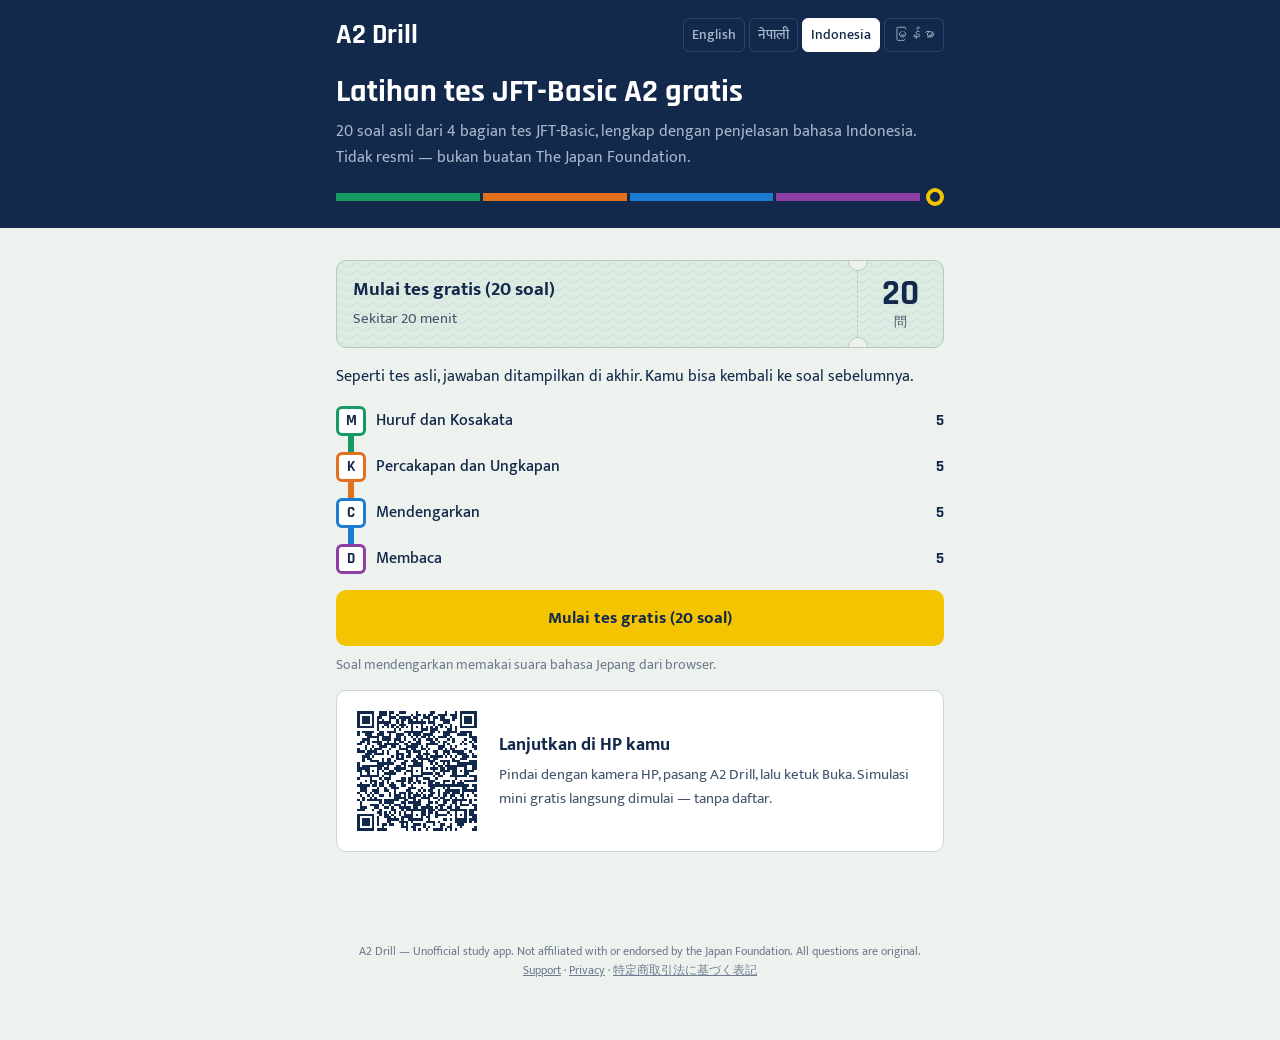
==== commit b25930a0: "Burmese page; app 1.1 (8 free questions)" ====
--- a/id/index.html
+++ b/id/index.html
@@ -1,4 +1,4 @@
 <!doctype html><html lang="id" data-lang="id"><head><meta charset="utf-8"><meta name="viewport" content="width=device-width,initial-scale=1">
 <title>Simulasi Tes JFT-Basic A2 Gratis (Tidak Resmi) — Penjelasan Bahasa Indonesia</title><meta name="description" content="Latihan soal JFT-Basic (bahasa Jepang A2) gratis dan tidak resmi: huruf &amp; kosakata, percakapan, mendengarkan, dan membaca. Penjelasan dalam bahasa Indonesia, Inggris, dan Nepal."><link rel="canonical" href="https://f-kudo-hub.github.io/a2-drill/id/">
-<link rel="alternate" hreflang="en" href="https://f-kudo-hub.github.io/a2-drill/"><link rel="alternate" hreflang="ne" href="https://f-kudo-hub.github.io/a2-drill/ne/"><link rel="alternate" hreflang="id" href="https://f-kudo-hub.github.io/a2-drill/id/"><link rel="alternate" hreflang="x-default" href="https://f-kudo-hub.github.io/a2-drill/"><meta property="og:type" content="website"><meta property="og:title" content="Simulasi Tes JFT-Basic A2 Gratis (Tidak Resmi) — Penjelasan Bahasa Indonesia"><meta property="og:description" content="Latihan soal JFT-Basic (bahasa Jepang A2) gratis dan tidak resmi: huruf &amp; kosakata, percakapan, mendengarkan, dan membaca. Penjelasan dalam bahasa Indonesia, Inggris, dan Nepal."><meta property="og:url" content="https://f-kudo-hub.github.io/a2-drill/id/"><meta property="og:image" content="https://f-kudo-hub.github.io/a2-drill/icon.png"><meta property="og:site_name" content="A2 Drill"><meta name="twitter:card" content="summary"><link rel="icon" href="https://f-kudo-hub.github.io/a2-drill/icon.png" type="image/png"><link rel="apple-touch-icon" href="https://f-kudo-hub.github.io/a2-drill/icon.png"><meta name="google-play-app" content="app-id=com.fkudo.jftprep"><script defer src="https://static.cloudflareinsights.com/beacon.min.js" data-cf-beacon='{"token": "a4c6e92c7e0c438e84cfaf68191612fd"}'></script><script type="application/ld+json">{"@context":"https://schema.org","@type":"Quiz","name":"Latihan tes JFT-Basic A2 gratis","description":"Latihan soal JFT-Basic (bahasa Jepang A2) gratis dan tidak resmi: huruf & kosakata, percakapan, mendengarkan, dan membaca. Penjelasan dalam bahasa Indonesia, Inggris, dan Nepal.","inLanguage":["ja","id"],"educationalLevel":"CEFR A2","isAccessibleForFree":true}</script><link rel="preconnect" href="https://fonts.googleapis.com"><link rel="preconnect" href="https://fonts.gstatic.com" crossorigin><link rel="stylesheet" href="https://fonts.googleapis.com/css2?family=Mukta:wght@400;500;700&family=Rajdhani:wght@600;700&display=swap">
-<meta name="theme-color" content="#13294B"><link rel="stylesheet" href="../style.css"></head><body><div class="board"><div class="in"><header><span class="brand">A2 Drill</span><nav class="langs" aria-label="Language"><a href="../" class="" hreflang="en">English</a><a href="../ne/" class="" hreflang="ne">नेपाली</a><a href="../id/" class="on" hreflang="id">Indonesia</a></nav></header><h1>Latihan tes JFT-Basic A2 gratis</h1><p class="lead">20 soal asli dari 4 bagian tes JFT-Basic, lengkap dengan penjelasan bahasa Indonesia. Tidak resmi — bukan buatan The Japan Foundation.</p><div class="strip" aria-hidden="true"><i></i><i></i><i></i><i></i><b></b></div></div></div><div class="wrap"><div id="app"></div></div><script>window.A2_Q=[{"id":"M01","s":"moji","type":"語の意味","prompt":"きのうは <u>ひまでした</u>。","passage":"","audio":null,"choices":["しごとが たくさん ありました","しごとが ありませんでした","びょうきでした","やすみが ありませんでした"],"answer":1,"explain":{"ja":"「ひま」は、することがなくて 時間がある ようすです。だから「しごとが ありませんでした」が いちばん 近いです。「しごとが たくさん ありました」は「いそがしい」の意味で、反対です。","en":"\"Hima\" means you have free time because there is nothing to do, so \"I had no work\" is the closest. \"I had a lot of work\" means \"isogashii\" (busy), which is the opposite.","ne":"「ひま」 को अर्थ गर्ने काम नभएर समय खाली हुनु हो। त्यसैले \"काम थिएन\" (しごとが ありませんでした) सबैभन्दा नजिकको अर्थ हो। \"धेरै काम थियो\" भनेको 「いそがしい」 (व्यस्त) हो, जुन उल्टो अर्थ हो।","id":"「ひま」 artinya punya waktu luang karena tidak ada yang harus dikerjakan. Jadi \"tidak ada pekerjaan\" (しごとが ありませんでした) adalah yang paling dekat. \"Banyak pekerjaan\" berarti 「いそがしい」 (sibuk), artinya kebalikannya."}},{"id":"M02","s":"moji","type":"語の意味","prompt":"この <ruby>部屋<rt>へや</rt></ruby>は <u>せまい</u>です。","passage":"","audio":null,"choices":["おおきいです","くらいです","ちいさいです","さむいです"],"answer":2,"explain":{"ja":"「せまい」は、場所が 小さくて 広くない ことです。部屋の 話なので「ちいさいです」が 近いです。「おおきい」は 反対、「くらい」は 明るくない、「さむい」は 気温の ことです。","en":"\"Semai\" means a place is small and not spacious. Since we are talking about a room, \"chiisai\" (small) is closest. \"Ookii\" is the opposite, \"kurai\" means dark, and \"samui\" is about temperature.","ne":"「せまい」 को अर्थ ठाउँ सानो र साँघुरो हुनु हो। कोठाको कुरा भएकाले 「ちいさいです」 (सानो छ) नजिकको अर्थ हो। 「おおきい」 उल्टो अर्थ हो, 「くらい」 भनेको अँध्यारो, र 「さむい」 भनेको जाडो/चिसो।","id":"「せまい」 artinya tempatnya kecil dan tidak luas (sempit). Karena ini tentang kamar, 「ちいさいです」 (kecil) paling dekat. 「おおきい」 kebalikannya, 「くらい」 artinya gelap, dan 「さむい」 artinya dingin (suhu)."}},{"id":"M03","s":"moji","type":"語の意味","prompt":"<ruby>田中<rt>たなか</rt></ruby>さんは いま <u>るす</u>です。","passage":"","audio":null,"choices":["いえに います","ねて います","びょうきです","いえに いません"],"answer":3,"explain":{"ja":"「るす」は、家に だれも いない ことです。電話や たずねた とき「るすです」と 言います。だから「いえに いません」が 正しいです。「ねて います」は 家に いるので、意味が ちがいます。","en":"\"Rusu\" means nobody is at home. People say \"rusu desu\" when they call or visit and the person is out. So \"is not at home\" is correct. \"Is sleeping\" means the person is at home, so it is different.","ne":"「るす」 भनेको घरमा कोही नहुनु हो। फोन गर्दा वा भेट्न जाँदा मान्छे बाहिर गएको छ भने 「るすです」 भनिन्छ। त्यसैले 「いえに いません」 (घरमा हुनुहुन्न) सही हो। 「ねて います」 (सुतिरहेको) भए त घरमै हुन्छ, त्यसैले अर्थ फरक हो।","id":"「るす」 artinya tidak ada orang di rumah. Saat menelepon atau berkunjung dan orangnya sedang pergi, kita bilang 「るすです」. Jadi 「いえに いません」 (tidak ada di rumah) benar. 「ねて います」 (sedang tidur) berarti ada di rumah, jadi artinya berbeda."}},{"id":"M04","s":"moji","type":"語の意味","prompt":"この <ruby>仕事<rt>しごと</rt></ruby>は <u>かんたん</u>です。","passage":"","audio":null,"choices":["むずかしくないです","おもしろくないです","いそがしくないです","たいへんです"],"answer":0,"explain":{"ja":"「かんたん」は、やさしくて すぐ できる ことです。だから「むずかしくないです」が 同じ 意味です。「たいへん」は 反対の 意味です。「おもしろくない」「いそがしくない」は 別の ことを 言って います。","en":"\"Kantan\" means easy, something you can do quickly. So \"not difficult\" has the same meaning. \"Taihen\" (hard, tough) is the opposite. \"Not interesting\" and \"not busy\" talk about different things.","ne":"「かんたん」 को अर्थ सजिलो, छिट्टै गर्न सकिने हो। त्यसैले 「むずかしくないです」 (गाह्रो छैन) को अर्थ उही हो। 「たいへん」 (गाह्रो/कष्टकर) उल्टो अर्थ हो। 「おもしろくない」 (रमाइलो छैन) र 「いそがしくない」 (व्यस्त छैन) अर्कै कुरा हुन्।","id":"「かんたん」 artinya mudah, bisa dikerjakan dengan cepat. Jadi 「むずかしくないです」 (tidak sulit) artinya sama. 「たいへん」 (berat/repot) adalah kebalikannya. 「おもしろくない」 (tidak menarik) dan 「いそがしくない」 (tidak sibuk) membicarakan hal lain."}},{"id":"M05","s":"moji","type":"語の使い方","prompt":"「なくす」の 使い方が いちばん いい ものは どれですか。","passage":"","audio":null,"choices":["でんきを なくして ください。","かぜが なくしました。","えきで さいふを なくしました。","パンを なくして たべました。"],"answer":2,"explain":{"ja":"「なくす」は、持って いた 物が どこかへ 行って 見つからなく なる ことです。「さいふを なくしました」が 正しいです。電気は「けす」、かぜは「なおる」を 使います。","en":"\"Nakusu\" means to lose something you had, so you cannot find it. \"I lost my wallet at the station\" is correct. For lights you say \"kesu\" (turn off), and for a cold you say \"naoru\" (get better).","ne":"「なくす」 भनेको आफूसँग भएको चीज हराउनु, भेट्न नसक्नु हो। 「さいふを なくしました」 (पर्स हरायो) सही हो। बत्तीको लागि 「けす」 (निभाउनु), रुघाखोकीको लागि 「なおる」 (निको हुनु) प्रयोग गरिन्छ।","id":"「なくす」 artinya kehilangan barang yang tadinya dimiliki sehingga tidak bisa ditemukan. 「さいふを なくしました」 (dompet saya hilang) benar. Untuk lampu dipakai 「けす」 (mematikan), dan untuk masuk angin/flu dipakai 「なおる」 (sembuh)."}},{"id":"K01","s":"kaiwa","type":"文法","prompt":"きのう、<ruby>駅<rt>えき</rt></ruby>の 近くの スーパー（　）やさいを 買いました。","passage":"","audio":null,"choices":["に","を","で","が"],"answer":2,"explain":{"ja":"何かを する 場所には「で」を 使います。「スーパーで 買いました」が 正しいです。「に」は 行く 先や ある 場所（スーパーに 行きます）に 使います。","en":"Use \"de\" for the place where you do an action: \"I bought it at (de) the supermarket.\" \"Ni\" is for a destination or where something exists, as in \"supaa ni ikimasu\" (I go to the supermarket).","ne":"कुनै काम गर्ने ठाउँ जनाउन 「で」 प्रयोग गरिन्छ। 「スーパーで 買いました」 (सुपरमार्केटमा किनेँ) सही हो। 「に」 जाने ठाउँ वा कुनै चीज भएको ठाउँ जनाउन प्रयोग हुन्छ, जस्तै 「スーパーに 行きます」 (सुपरमार्केट जान्छु)।","id":"Untuk tempat melakukan suatu kegiatan dipakai 「で」. 「スーパーで 買いました」 (membeli di supermarket) benar. 「に」 dipakai untuk tujuan pergi atau tempat sesuatu berada, misalnya 「スーパーに 行きます」 (pergi ke supermarket)."}},{"id":"K02","s":"kaiwa","type":"文法","prompt":"すみません、ここで しゃしんを（　）も いいですか。","passage":"","audio":null,"choices":["とって","とる","とった","とり"],"answer":0,"explain":{"ja":"「〜ても いいですか」は、してよいか 聞く ときの 形です。動詞は て形に するので「とって も いいですか」です。ほかの 形は「も いいですか」に つながりません。","en":"\"... te mo ii desu ka\" is how you ask for permission. The verb takes the te-form, so it is \"totte mo ii desu ka\" (May I take a photo?). The other forms cannot connect to \"mo ii desu ka\".","ne":"「〜ても いいですか」 अनुमति माग्दा प्रयोग हुने रूप हो। क्रियालाई て-रूपमा राखिन्छ, त्यसैले 「とって も いいですか」 (फोटो खिच्न मिल्छ?) हुन्छ। अरू रूपहरू 「も いいですか」 सँग जोडिँदैनन्।","id":"「〜ても いいですか」 adalah bentuk untuk meminta izin. Kata kerjanya memakai bentuk -te, jadi 「とって も いいですか」 (bolehkah saya memotret?). Bentuk lain tidak bisa disambung dengan 「も いいですか」."}},{"id":"K03","s":"kaiwa","type":"文法","prompt":"あしたは <ruby>仕事<rt>しごと</rt></ruby>が（　）から、パーティーに 行けません。","passage":"","audio":null,"choices":["あって","あれば","あったら","ある"],"answer":3,"explain":{"ja":"理由を 言う「から」の 前は、ふつう形（ある）か ていねい形（あります）に します。「あるから」が 正しいです。「あって」「あれば」「あったら」は「から」の 前に 置けません。","en":"Before \"kara\" (because), use the plain form (aru) or the polite form (arimasu). So \"aru kara\" is correct. \"Atte\", \"areba\" and \"attara\" cannot come before \"kara\".","ne":"कारण बताउने 「から」 (किनभने) अगाडि साधारण रूप (ある) वा विनम्र रूप (あります) राखिन्छ। त्यसैले 「あるから」 सही हो। 「あって」, 「あれば」, 「あったら」 लाई 「から」 अगाडि राख्न मिल्दैन।","id":"Sebelum 「から」 (karena) dipakai bentuk biasa (ある) atau bentuk sopan (あります). Jadi 「あるから」 benar. 「あって」, 「あれば」, dan 「あったら」 tidak bisa diletakkan sebelum 「から」."}},{"id":"K04","s":"kaiwa","type":"文法","prompt":"この くすりは、ごはんを（　）あとで のんで ください。","passage":"","audio":null,"choices":["たべる","たべた","たべて","たべない"],"answer":1,"explain":{"ja":"「〜た あとで」は、あることが 終わってから 次の ことを する ときの 形です。動詞は た形に します。「たべた あとで」は「食事の 後で」と 同じ 意味です。くすりの 袋に よく 書いて あります。","en":"\"... ta ato de\" means \"after doing ...\". The verb takes the ta-form: \"tabeta ato de\" (after eating). This is often written on medicine bags in Japan.","ne":"「〜た あとで」 भनेको एउटा काम सकिएपछि अर्को काम गर्दा प्रयोग हुने रूप हो। क्रियालाई た-रूपमा राखिन्छ: 「たべた あとで」 (खाना खाइसकेपछि)। जापानमा औषधिको खाममा यो प्रायः लेखिएको हुन्छ।","id":"「〜た あとで」 artinya \"setelah melakukan …\". Kata kerjanya memakai bentuk -ta: 「たべた あとで」 (setelah makan). Kalimat ini sering tertulis di kantong obat di Jepang."}},{"id":"K05","s":"kaiwa","type":"文法","prompt":"<ruby>毎日<rt>まいにち</rt></ruby> れんしゅうして、カタカナが（　）ように なりました。","passage":"","audio":null,"choices":["読める","読む","読んで","読みたい"],"answer":0,"explain":{"ja":"「〜ように なりました」は、前は できなかった ことが できるように 変わった ことを 言います。「カタカナが」の「が」には 可能の 形「読める」が 合います。「カタカナが 読む」とは 言いません。","en":"\"... you ni narimashita\" means something changed and now you can do it. With \"katakana ga\", the potential form \"yomeru\" (can read) fits. You do not say \"katakana ga yomu\".","ne":"「〜ように なりました」 ले पहिले गर्न नसकेको कुरा अहिले गर्न सक्ने भयो भन्ने परिवर्तन बताउँछ। 「カタカナが」 को 「が」 सँग सक्ने रूप 「読める」 (पढ्न सक्नु) मिल्छ। 「カタカナが 読む」 भनिँदैन।","id":"「〜ように なりました」 menyatakan perubahan: dulu tidak bisa, sekarang bisa. Dengan 「カタカナが」, bentuk potensial 「読める」 (bisa membaca) yang cocok. Kita tidak mengatakan 「カタカナが 読む」."}},{"id":"C01","s":"choukai","type":"会話の聞き取り","prompt":"男の人は、あした何時に来ますか。","passage":"","audio":[{"who":"F","ja":"アリさん、あしたのシフトですが、朝9時からでしたよね。"},{"who":"M","ja":"はい、9時からです。"},{"who":"F","ja":"すみません、10時からに変えてもいいですか。9時は田中さんが来ますから。"},{"who":"M","ja":"わかりました。じゃあ、10時に来ます。"}],"choices":["8時","9時","10時","11時"],"answer":2,"explain":{"ja":"はじめは9時からの予定でしたが、女の人が「10時からに変えてもいいですか」と聞き、男の人は「10時に来ます」と答えています。9時は田中さんが来る時間です。","en":"At first his shift started at 9:00, but the woman asks, \"Can I change it to 10:00?\" and he answers, \"Then I'll come at 10.\" 9:00 is when Tanaka-san comes, not him.","ne":"सुरुमा उनको सिफ्ट बिहान ९ बजेबाट थियो, तर महिलाले \"१० बजेबाट परिवर्तन गर्न मिल्छ?\" भनेर सोध्छिन्, र पुरुषले \"त्यसो भए १० बजे आउँछु\" भन्छन्। ९ बजे तानाका-सान आउनुहुन्छ।","id":"Awalnya sif dia mulai jam 9, tetapi si perempuan bertanya \"Boleh diganti jadi mulai jam 10?\" dan si laki-laki menjawab \"Baik, saya datang jam 10.\" Jam 9 adalah waktu Tanaka-san datang."}},{"id":"C02","s":"choukai","type":"会話の聞き取り","prompt":"男の人は、何を買いますか。","passage":"","audio":[{"who":"F","ja":"帰りに、スーパーで牛乳を買ってきてくれる？"},{"who":"M","ja":"いいよ。たまごは？"},{"who":"F","ja":"たまごはまだあるから、いらない。あ、パンもおねがい。"},{"who":"M","ja":"牛乳とパンだね。"}],"choices":["牛乳とたまご","牛乳とパン","たまごとパン","パンだけ"],"answer":1,"explain":{"ja":"女の人は「たまごはまだあるから、いらない」と言い、そのあと「パンもおねがい」と言っています。最後に男の人が「牛乳とパンだね」とまとめています。","en":"The woman says eggs are not needed (\"we still have eggs\"), then adds \"bread too, please.\" The man sums it up: \"Milk and bread.\"","ne":"महिलाले \"अण्डा अझै छ, चाहिँदैन\" भन्छिन्, अनि \"पाउरोटी पनि ल्याइदेऊ\" थप्छिन्। अन्तमा पुरुषले \"दूध र पाउरोटी, हैन?\" भनेर दोहोर्याउँछन्।","id":"Si perempuan bilang telur tidak perlu karena masih ada, lalu menambahkan \"roti juga, ya.\" Di akhir si laki-laki menyimpulkan: \"Susu dan roti, ya.\""}},{"id":"C03","s":"choukai","type":"会話の聞き取り","prompt":"男の人は、このあと まず何をしますか。","passage":"","audio":[{"who":"F","ja":"リンさん、山田さんのお茶、もう持っていきましたか。"},{"who":"M","ja":"いいえ、まだです。今から持っていきます。"},{"who":"F","ja":"あ、山田さんは今おふろです。先に、木村さんにお水を持っていってください。"},{"who":"M","ja":"はい、わかりました。"}],"choices":["山田さんにお茶を持っていく","山田さんをおふろにつれていく","木村さんにお茶を持っていく","木村さんにお水を持っていく"],"answer":3,"explain":{"ja":"山田さんは今おふろに入っているので、女の人は「先に、木村さんにお水を持っていってください」と言っています。「先に」は「まず」と同じ意味です。木村さんに持っていくのはお茶ではなく、お水です。","en":"Yamada-san is in the bath now, so the woman says, \"First, take water to Kimura-san.\" 先に means \"first / before that.\" What goes to Kimura-san is water, not tea.","ne":"यामादा-सान अहिले नुहाउँदै हुनुहुन्छ, त्यसैले महिलाले \"पहिले किमुरा-सानलाई पानी लगिदिनुहोस्\" भन्छिन्। 先に को अर्थ \"पहिले\" हो। किमुरा-सानलाई चिया होइन, पानी लैजाने हो।","id":"Yamada-san sedang mandi, jadi si perempuan berkata \"Lebih dulu, bawakan air untuk Kimura-san.\" 先に artinya \"lebih dulu\". Yang dibawa ke Kimura-san adalah air, bukan teh."}},{"id":"C04","s":"choukai","type":"会話の聞き取り","prompt":"二人は、どこで会いますか。","passage":"","audio":[{"who":"M","ja":"日曜日、駅の前で11時に会いましょう。"},{"who":"F","ja":"ごめん、駅の前は人が多いから、駅の中の本屋の前はどう？"},{"who":"M","ja":"いいよ。じゃあ、本屋の前で。"}],"choices":["駅の中の本屋の前","駅の前","本屋の中","駅の近くの公園"],"answer":0,"explain":{"ja":"男の人は「駅の前」と言いましたが、女の人が「駅の中の本屋の前はどう？」と言い直し、男の人は「いいよ」と答えています。「本屋の中」ではなく「本屋の前」です。","en":"The man first suggests \"in front of the station,\" but the woman proposes \"in front of the bookstore inside the station,\" and he agrees. It is in front of the bookstore, not inside it.","ne":"पुरुषले सुरुमा \"स्टेसनको अगाडि\" भने, तर महिलाले \"स्टेसनभित्रको किताब पसलको अगाडि कस्तो?\" भनिन्, र पुरुषले \"हुन्छ\" भने। किताब पसलभित्र होइन, अगाडि हो।","id":"Awalnya si laki-laki bilang \"di depan stasiun\", tetapi si perempuan mengusulkan \"di depan toko buku di dalam stasiun\", dan dia setuju. Tempatnya di depan toko buku, bukan di dalamnya."}},{"id":"C05","s":"choukai","type":"会話の聞き取り","prompt":"男の人は、何曜日に休みますか。","passage":"","audio":[{"who":"M","ja":"店長、来週の水曜日、休んでもいいですか。病院に行きたいんです。"},{"who":"F","ja":"水曜日はちょっと、人が少ないんです。木曜日はどうですか。"},{"who":"M","ja":"木曜日でもだいじょうぶです。"},{"who":"F","ja":"じゃあ、木曜日に休んでください。"}],"choices":["月曜日","火曜日","水曜日","木曜日"],"answer":3,"explain":{"ja":"男の人は水曜日に休みたいと言いましたが、店長は「水曜日はちょっと…」と言って断り、「木曜日はどうですか」と聞いています。最後に「木曜日に休んでください」と決まりました。「ちょっと…」は、はっきり言わない断り方です。","en":"He asks for Wednesday off, but the manager says \"Wednesday is a bit...\" (a soft way of saying no) and suggests Thursday. In the end she says, \"Take Thursday off.\"","ne":"उनले बुधबार बिदा माग्छन्, तर पसलकी म्यानेजरले \"बुधबार अलि...\" भनेर नम्र तरिकाले अस्वीकार गर्छिन् र बिहीबार कस्तो भनेर सोध्छिन्। अन्तमा \"बिहीबार बिदा लिनुहोस्\" भन्ने तय हुन्छ।","id":"Dia minta libur hari Rabu, tetapi manajer berkata \"Rabu agak...\" (cara halus untuk menolak) dan menawarkan hari Kamis. Akhirnya diputuskan \"Silakan libur hari Kamis.\""}},{"id":"D01","s":"dokkai","type":"掲示・案内の読み取り","prompt":"水曜日の午後3時に、この病院へ行きたいです。正しいのはどれですか。","passage":"さくら<ruby>内科<rt>ないか</rt></ruby><br>【<ruby>診療時間<rt>しんりょうじかん</rt></ruby>】<br>月・火・木・金　9:00〜12:00／15:00〜18:00<br>水・土　9:00〜12:00<br>日・<ruby>祝日<rt>しゅくじつ</rt></ruby>　休み","audio":null,"choices":["水曜日の午後は休みなので、行けない","水曜日は午後6時までやっている","水曜日は午前も午後もやっている","<ruby>予約<rt>よやく</rt></ruby>をすれば、午後も行ける"],"answer":0,"explain":{"ja":"水曜日は「9:00〜12:00」だけで、午後の時間が書いてありません。だから午後3時には行けません。予約のことは、どこにも書いてありません。","en":"On Wednesday the clinic is open only 9:00–12:00; no afternoon hours are listed. So you cannot go at 3 p.m. Nothing is written about reservations.","ne":"बुधबार ९:०० देखि १२:०० सम्म मात्र खुला छ; दिउँसोको समय लेखिएको छैन। त्यसैले दिउँसो ३ बजे जान सकिँदैन। बुकिङ (予約) को बारेमा कहीँ पनि लेखिएको छैन।","id":"Hari Rabu klinik hanya buka jam 9.00–12.00; jam sore tidak tertulis. Jadi Anda tidak bisa datang jam 3 sore. Tentang reservasi (予約) tidak ditulis sama sekali."}},{"id":"D02","s":"dokkai","type":"掲示・案内の読み取り","prompt":"ペットボトルは、いつ出しますか。","passage":"ごみの出し方（さくら<ruby>寮<rt>りょう</rt></ruby>）<br>・もえるごみ：火曜日・金曜日<br>・もえないごみ：第1水曜日<br>・ペットボトル：毎週木曜日<br>・かん・びん：第3水曜日<br>※朝8時までに、寮の前のごみ<ruby>置<rt>お</rt></ruby>き場に出してください。","audio":null,"choices":["火曜日と金曜日の朝8時まで","毎週木曜日の朝8時まで","第1水曜日の朝8時まで","第3水曜日の夜"],"answer":1,"explain":{"ja":"「ペットボトル：毎週木曜日」と書いてあります。そして、下の※に「朝8時までに」とあるので、毎週木曜日の朝8時までです。火曜日・金曜日は「もえるごみ」の日です。","en":"The notice says \"PET bottles: every Thursday,\" and the note (※) at the bottom says \"by 8 a.m.\" So it is every Thursday by 8 a.m. Tuesday and Friday are for burnable garbage.","ne":"सूचनामा \"पेट बोतल: हरेक बिहीबार\" लेखिएको छ, र तलको ※ मा \"बिहान ८ बजेभित्र\" लेखिएको छ। त्यसैले हरेक बिहीबार बिहान ८ बजेभित्र फाल्ने हो। मंगलबार र शुक्रबार बल्ने फोहोरको दिन हो।","id":"Di pengumuman tertulis \"Botol PET: setiap hari Kamis,\" dan catatan (※) di bawah menulis \"sebelum jam 8 pagi.\" Jadi setiap Kamis sebelum jam 8 pagi. Selasa dan Jumat untuk sampah yang bisa dibakar."}},{"id":"D03","s":"dokkai","type":"掲示・案内の読み取り","prompt":"アリさんが朝7時から働く日は、いつですか。","passage":"10月 第2週のシフト<br>月：グエン（朝）・アリ（昼）<br>火：グエン（朝）・サリ（昼）<br>水：アリ（朝）・サリ（昼）<br>木：アリ（朝）・グエン（昼）<br>金：サリ（朝）・グエン（昼）<br>土：サリ（朝）・アリ（昼）<br>日：グエン（朝）・アリ（昼）<br>朝＝7:00〜15:00　昼＝12:00〜20:00","audio":null,"choices":["月曜日と日曜日","土曜日と日曜日","水曜日と木曜日","木曜日と金曜日"],"answer":2,"explain":{"ja":"「朝＝7:00〜15:00」なので、「アリ（朝）」と書いてある日をさがします。水曜日と木曜日です。月・土・日は「アリ（昼）」なので、12時からです。","en":"\"朝 (morning) = 7:00–15:00,\" so look for the days marked アリ（朝）: Wednesday and Thursday. On Monday, Saturday and Sunday Ali works 昼 (from 12:00).","ne":"\"朝 (बिहान) = ७:०० देखि १५:००\" भएकाले \"アリ（朝）\" लेखिएका दिन खोज्नुहोस्: बुधबार र बिहीबार। सोमबार, शनिबार र आइतबार अलीको 昼 (१२ बजेदेखि) सिफ्ट हो।","id":"\"朝 (pagi) = 7.00–15.00,\" jadi cari hari yang tertulis アリ（朝）: Rabu dan Kamis. Pada Senin, Sabtu, dan Minggu Ali masuk sif 昼 (mulai jam 12)."}},{"id":"D04","s":"dokkai","type":"掲示・案内の読み取り","prompt":"病院でもらった<ruby>薬<rt>くすり</rt></ruby>のふくろです。この薬は、1日に全部で<ruby>何錠<rt>なんじょう</rt></ruby>飲みますか。","passage":"【飲み<ruby>薬<rt>ぐすり</rt></ruby>】<br>1日3回　<ruby>食後<rt>しょくご</rt></ruby>に飲んでください。<br>1回に2<ruby>錠<rt>じょう</rt></ruby><br>※ねる前には飲まないでください。<br>※5日分あります。","audio":null,"choices":["2錠","3錠","5錠","6錠"],"answer":3,"explain":{"ja":"「1日3回」「1回に2錠」なので、3×2で1日に6錠です。「5日分」は何日飲むかで、1日の数ではありません。「食後」はごはんを食べたあとという意味です。","en":"\"3 times a day\" and \"2 tablets each time,\" so 3 × 2 = 6 tablets a day. \"5日分\" means it is enough for 5 days, not the number per day. 食後 means \"after meals.\"","ne":"\"दिनको ३ पटक\" र \"एक पटकमा २ चक्की\" भएकाले ३ × २ = दिनमा ६ चक्की। \"5日分\" भनेको ५ दिनलाई पुग्ने औषधि हो, दिनको संख्या होइन। 食後 को अर्थ \"खाना खाएपछि\" हो।","id":"\"3 kali sehari\" dan \"sekali minum 2 tablet,\" jadi 3 × 2 = 6 tablet sehari. \"5日分\" artinya cukup untuk 5 hari, bukan jumlah per hari. 食後 artinya \"sesudah makan\"."}},{"id":"D05","s":"dokkai","type":"掲示・案内の読み取り","prompt":"10月17日（土）の教室に行きたいです。いつまでに電話をしますか。","passage":"やさしい<ruby>日本語教室<rt>きょうしつ</rt></ruby><br>日時：毎週土曜日　10:00〜11:30<br>場所：<ruby>市民<rt>しみん</rt></ruby>センター　3階　<ruby>会議室<rt>かいぎしつ</rt></ruby><br>お金：<ruby>無料<rt>むりょう</rt></ruby><br><ruby>申<rt>もう</rt></ruby>し<ruby>込<rt>こ</rt></ruby>み：その週の水曜日までに、電話でお願いします。<br>電話：000-1234-5678","audio":null,"choices":["10月10日（土）","10月14日（水）","10月16日（金）","10月17日（土）"],"answer":1,"explain":{"ja":"申し込みは「その週の水曜日までに」です。10月17日（土）と同じ週の水曜日は、10月14日です。教室の日（土曜日）の3日前と考えるとわかりやすいです。","en":"You must apply \"by Wednesday of that week.\" For the class on Saturday, October 17, that Wednesday is October 14 (three days before the class).","ne":"आवेदन \"त्यही हप्ताको बुधबारसम्म\" गर्नुपर्छ। अक्टोबर १७ (शनिबार) को कक्षाको लागि त्यो बुधबार अक्टोबर १४ हो (कक्षाभन्दा ३ दिन अघि)।","id":"Pendaftaran harus \"paling lambat hari Rabu minggu itu.\" Untuk kelas hari Sabtu, 17 Oktober, hari Rabu itu adalah 14 Oktober (tiga hari sebelum kelas)."}}];window.A2_T={"sections":{"moji":"Huruf dan Kosakata","kaiwa":"Percakapan dan Ungkapan","choukai":"Mendengarkan","dokkai":"Membaca"},"types":{"語の意味":"Arti kata","語の使い方":"Penggunaan kata","漢字の読み":"Cara membaca kanji","漢字の意味と用法":"Arti dan penggunaan kanji","文法":"Tata bahasa","会話の表現":"Ungkapan dalam percakapan","会話の聞き取り":"Mendengarkan percakapan","店・公共機関での聞き取り":"Mendengarkan di toko dan tempat umum","アナウンス・指示の聞き取り":"Pengumuman dan instruksi","掲示・案内の読み取り":"Mencari informasi di papan pengumuman","手紙・メッセージの読み取り":"Membaca surat dan pesan"},"play":"Putar audio","playing":"Sedang diputar…","correct":"Benar!","wrong":"Belum tepat","answerIs":"Jawaban: {a}","showJa":"Tampilkan penjelasan bahasa Jepang","next":"Berikutnya","finish":"Selesai","mockIntro":"Seperti tes asli, jawaban ditampilkan di akhir. Kamu bisa kembali ke soal sebelumnya."};window.A2_I={"語の意味":{"ja":"＿＿の ことばと だいたい 同じ いみの ものを えらんで ください。","en":"Choose the answer closest in meaning to the underlined words.","ne":"रेखाङ्कित शब्दसँग मिल्दोजुल्दो अर्थ भएको उत्तर छान्नुहोस्।","id":"Pilih jawaban yang artinya paling mirip dengan kata yang digarisbawahi."},"語の使い方":{"ja":"ことばの 使い方が いちばん いい ものを えらんで ください。","en":"Choose the sentence that uses the word correctly.","ne":"शब्द सही तरिकाले प्रयोग भएको वाक्य छान्नुहोस्।","id":"Pilih kalimat yang menggunakan kata itu dengan benar."},"漢字の読み":{"ja":"＿＿の 漢字の 読み方を えらんで ください。","en":"Choose the correct reading of the underlined kanji.","ne":"रेखाङ्कित खान्जीको सही पढाइ छान्नुहोस्।","id":"Pilih cara baca yang benar untuk kanji yang digarisbawahi."},"漢字の意味と用法":{"ja":"＿＿の ことばを 漢字で 書くと どれですか。","en":"Choose the correct kanji for the underlined word.","ne":"रेखाङ्कित शब्दको सही खान्जी छान्नुहोस्।","id":"Pilih kanji yang benar untuk kata yang digarisbawahi."},"文法":{"ja":"（　）に 入る ものを えらんで ください。","en":"Choose the best answer for the blank.","ne":"खाली ठाउँमा मिल्ने उत्तर छान्नुहोस्।","id":"Pilih jawaban yang paling tepat untuk bagian yang kosong."},"会話の表現":{"ja":"（　）に 入る いちばん いい ことばを えらんで ください。","en":"Choose the most suitable words for the conversation.","ne":"कुराकानीमा सबैभन्दा उपयुक्त शब्द छान्नुहोस्।","id":"Pilih ungkapan yang paling cocok untuk percakapan itu."},"会話の聞き取り":{"ja":"会話を 聞いて、答えを えらんで ください。","en":"Listen to the conversation and choose the answer.","ne":"कुराकानी सुनेर उत्तर छान्नुहोस्।","id":"Dengarkan percakapan, lalu pilih jawabannya."},"店・公共機関での聞き取り":{"ja":"店や <ruby>役所<rt>やくしょ</rt></ruby>などでの 会話を 聞いて、答えを えらんで ください。","en":"Listen to the conversation at a shop or public office and choose the answer.","ne":"पसल वा कार्यालयको कुराकानी सुनेर उत्तर छान्नुहोस्।","id":"Dengarkan percakapan di toko atau kantor, lalu pilih jawabannya."},"アナウンス・指示の聞き取り":{"ja":"アナウンスや <ruby>説明<rt>せつめい</rt></ruby>を 聞いて、答えを えらんで ください。","en":"Listen to the announcement or instructions and choose the answer.","ne":"घोषणा वा निर्देशन सुनेर उत्तर छान्नुहोस्।","id":"Dengarkan pengumuman atau instruksi, lalu pilih jawabannya."},"掲示・案内の読み取り":{"ja":"お知らせを 読んで、答えを えらんで ください。","en":"Read the notice and choose the answer.","ne":"सूचना पढेर उत्तर छान्नुहोस्।","id":"Baca pengumuman itu, lalu pilih jawabannya."},"手紙・メッセージの読み取り":{"ja":"メッセージを 読んで、答えを えらんで ください。","en":"Read the message and choose the answer.","ne":"सन्देश पढेर उत्तर छान्नुहोस्।","id":"Baca pesan itu, lalu pilih jawabannya."}};window.A2_P={"title":"Simulasi Tes JFT-Basic A2 Gratis (Tidak Resmi) — Penjelasan Bahasa Indonesia","desc":"Latihan soal JFT-Basic (bahasa Jepang A2) gratis dan tidak resmi: huruf & kosakata, percakapan, mendengarkan, dan membaca. Penjelasan dalam bahasa Indonesia, Inggris, dan Nepal.","h1":"Latihan tes JFT-Basic A2 gratis","lead":"20 soal asli dari 4 bagian tes JFT-Basic, lengkap dengan penjelasan bahasa Indonesia. Tidak resmi — bukan buatan The Japan Foundation.","start":"Mulai tes gratis (20 soal)","app":"Semua 60 soal di iPhone","appSoon":"Aplikasi iPhone: segera hadir","android":"Semua 60 soal di Android (Google Play)","score":"Nilai kamu","again":"Coba lagi","minutes":"Sekitar 20 menit","voice":"Soal mendengarkan memakai suara bahasa Jepang dari browser.","phone":"Lanjutkan di HP kamu","scan":"Pindai dengan kamera HP, pasang A2 Drill, lalu ketuk Buka. Simulasi mini gratis langsung dimulai — tanpa daftar.","weak":"Bagian terlemah kamu: {s}. Latih di aplikasi, dengan penjelasan bahasa Indonesia.","open":"Setelah terpasang, ketuk Buka — simulasi gratis langsung dimulai.","appUrl":"","playUrl":"https://play.google.com/store/apps/details?id=com.fkudo.jftprep&referrer=utm_source%3Da2-site%26utm_medium%3Dweb%26utm_campaign%3Did","qr":"<svg xmlns=\"http://www.w3.org/2000/svg\" viewBox=\"0 0 51 51\" shape-rendering=\"crispEdges\"><path fill=\"#FFFFFF\" d=\"M0 0h51v51H0z\"/><path stroke=\"#13294B\" d=\"M1 1.5h7m2 0h3m1 0h2m2 0h3m4 0h1m5 0h2m4 0h1m3 0h1m1 0h7M1 2.5h1m5 0h1m2 0h3m1 0h1m2 0h1m5 0h1m1 0h2m1 0h1m1 0h2m2 0h4m1 0h3m1 0h1m5 0h1M1 3.5h1m1 0h3m1 0h1m1 0h2m3 0h3m1 0h5m1 0h2m2 0h3m1 0h2m1 0h2m3 0h2m1 0h1m1 0h3m1 0h1M1 4.5h1m1 0h3m1 0h1m1 0h1m1 0h1m2 0h1m2 0h1m1 0h2m1 0h2m1 0h1m1 0h1m2 0h1m1 0h1m2 0h4m1 0h1m2 0h1m1 0h3m1 0h1M1 5.5h1m1 0h3m1 0h1m1 0h6m2 0h1m1 0h1m2 0h7m1 0h3m3 0h3m4 0h1m1 0h3m1 0h1M1 6.5h1m5 0h1m1 0h1m2 0h2m1 0h2m1 0h3m2 0h1m3 0h1m4 0h1m1 0h2m3 0h1m3 0h1m5 0h1M1 7.5h7m1 0h1m1 0h1m1 0h1m1 0h1m1 0h1m1 0h1m1 0h1m1 0h1m1 0h1m1 0h1m1 0h1m1 0h1m1 0h1m1 0h1m1 0h1m1 0h1m1 0h1m1 0h7M9 8.5h1m6 0h1m1 0h1m4 0h1m3 0h3m1 0h3m4 0h2m1 0h1M1 9.5h1m1 0h5m2 0h2m1 0h4m3 0h8m3 0h2m1 0h1m1 0h6m1 0h5M1 10.5h1m2 0h3m2 0h3m2 0h1m2 0h3m2 0h1m1 0h3m1 0h4m4 0h3m3 0h4m1 0h1M5 11.5h5m1 0h4m2 0h2m1 0h1m2 0h1m1 0h1m1 0h2m1 0h1m1 0h1m1 0h4m1 0h1m7 0h3M3 12.5h3m3 0h1m1 0h4m1 0h3m1 0h1m3 0h1m1 0h1m2 0h3m1 0h1m4 0h1m1 0h1m4 0h1m2 0h2M2 13.5h2m1 0h1m1 0h4m2 0h1m2 0h1m1 0h2m2 0h1m2 0h2m4 0h2m1 0h1m1 0h2m2 0h1m3 0h1m2 0h1m1 0h1M1 14.5h2m2 0h1m3 0h2m1 0h6m2 0h2m1 0h4m2 0h5m2 0h1m1 0h1m4 0h1m1 0h1m2 0h1M4 15.5h1m2 0h1m2 0h3m2 0h2m1 0h1m2 0h5m1 0h1m1 0h1m4 0h3m2 0h1m1 0h1m6 0h2M1 16.5h1m2 0h1m1 0h1m1 0h3m3 0h1m3 0h4m1 0h2m2 0h2m1 0h1m3 0h2m1 0h1m1 0h2m4 0h1m3 0h1M1 17.5h3m1 0h4m2 0h1m1 0h1m3 0h1m3 0h2m1 0h3m2 0h1m2 0h2m2 0h3m1 0h5m2 0h1M4 18.5h3m1 0h4m1 0h1m3 0h3m2 0h1m3 0h1m1 0h3m2 0h1m2 0h1m1 0h1m3 0h4m2 0h1M3 19.5h3m1 0h1m7 0h1m1 0h1m1 0h1m1 0h2m2 0h3m1 0h1m1 0h5m1 0h1m1 0h1m1 0h1m2 0h3m1 0h2M3 20.5h1m1 0h2m4 0h1m1 0h2m2 0h3m4 0h1m1 0h5m1 0h2m6 0h1m2 0h3M3 21.5h1m2 0h4m1 0h1m1 0h2m1 0h1m3 0h2m1 0h3m1 0h1m2 0h3m2 0h4m1 0h3m4 0h3M1 22.5h1m7 0h7m3 0h2m3 0h4m3 0h1m1 0h1m2 0h1m1 0h1m3 0h8M1 23.5h1m1 0h9m1 0h1m3 0h2m1 0h1m1 0h6m4 0h1m1 0h2m1 0h9m2 0h2M1 24.5h5m3 0h2m1 0h2m2 0h5m2 0h1m3 0h1m1 0h1m1 0h3m1 0h2m1 0h4m3 0h1m2 0h2M1 25.5h2m1 0h2m1 0h1m1 0h1m1 0h1m2 0h2m1 0h2m2 0h3m1 0h1m1 0h1m4 0h1m2 0h4m1 0h2m1 0h1m1 0h4M2 26.5h1m2 0h1m3 0h1m2 0h5m3 0h1m2 0h1m3 0h5m1 0h2m1 0h1m3 0h2m3 0h2M2 27.5h8m1 0h1m2 0h1m8 0h5m4 0h1m1 0h2m3 0h7m1 0h3M1 28.5h1m4 0h1m3 0h1m1 0h3m4 0h2m1 0h2m1 0h1m2 0h3m2 0h1m7 0h1m7 0h1M4 29.5h1m1 0h3m2 0h1m1 0h1m3 0h4m1 0h2m1 0h2m3 0h3m3 0h3m1 0h1m2 0h1m1 0h5M2 30.5h1m3 0h1m1 0h1m1 0h2m1 0h1m1 0h1m3 0h1m2 0h1m1 0h1m1 0h1m1 0h1m1 0h2m1 0h2m1 0h1m3 0h1m1 0h3M1 31.5h5m1 0h2m1 0h2m2 0h3m2 0h2m2 0h1m6 0h17m1 0h2M2 32.5h3m4 0h1m2 0h1m2 0h3m4 0h3m2 0h1m3 0h2m3 0h1m1 0h1m5 0h2m3 0h1M2 33.5h3m2 0h3m2 0h2m2 0h1m4 0h2m3 0h1m1 0h1m1 0h2m2 0h1m2 0h6m1 0h6M1 34.5h1m2 0h1m1 0h1m1 0h2m4 0h1m1 0h1m1 0h3m1 0h2m1 0h1m1 0h1m3 0h2m1 0h1m1 0h3m1 0h3m1 0h1m3 0h1M2 35.5h1m2 0h1m1 0h1m2 0h2m2 0h1m1 0h3m1 0h1m1 0h1m1 0h3m1 0h1m1 0h2m2 0h1m1 0h2m1 0h2m2 0h2m1 0h1m2 0h1M3 36.5h1m2 0h1m1 0h1m7 0h5m1 0h3m2 0h4m1 0h2m1 0h2m2 0h1m1 0h1m2 0h1M1 37.5h1m1 0h1m1 0h6m1 0h6m2 0h2m2 0h1m1 0h1m3 0h1m3 0h1m1 0h3m1 0h6m1 0h1m1 0h1M2 38.5h1m7 0h1m1 0h4m3 0h2m1 0h5m3 0h2m1 0h1m2 0h2m2 0h2m1 0h1m3 0h1M2 39.5h1m3 0h4m1 0h1m2 0h1m1 0h3m1 0h1m3 0h3m2 0h2m3 0h3m2 0h1m1 0h1m1 0h4m1 0h2M2 40.5h3m3 0h2m2 0h2m1 0h1m2 0h5m1 0h2m1 0h5m1 0h1m1 0h1m2 0h2m1 0h2m6 0h1M1 41.5h3m3 0h1m2 0h1m4 0h2m2 0h1m1 0h8m1 0h3m1 0h4m1 0h7m1 0h3M9 42.5h2m1 0h1m1 0h1m1 0h1m1 0h1m1 0h1m2 0h1m3 0h2m1 0h2m1 0h1m4 0h1m2 0h1m3 0h1m1 0h2M1 43.5h7m2 0h1m1 0h2m1 0h1m2 0h1m1 0h4m1 0h1m1 0h2m1 0h1m2 0h5m1 0h1m1 0h1m1 0h1m1 0h1m1 0h3M1 44.5h1m5 0h1m1 0h1m2 0h3m1 0h1m2 0h5m3 0h1m1 0h2m2 0h1m7 0h1m3 0h1m2 0h2M1 45.5h1m1 0h3m1 0h1m1 0h1m3 0h5m1 0h1m2 0h6m2 0h1m5 0h2m1 0h1m1 0h5m1 0h3M1 46.5h1m1 0h3m1 0h1m1 0h1m3 0h2m3 0h4m1 0h1m5 0h4m1 0h1m6 0h5m1 0h1m1 0h1M1 47.5h1m1 0h3m1 0h1m1 0h1m1 0h2m1 0h2m3 0h1m1 0h1m2 0h3m1 0h1m3 0h1m2 0h2m2 0h1m2 0h3M1 48.5h1m5 0h1m3 0h1m7 0h3m1 0h2m3 0h1m1 0h1m4 0h1m2 0h2m3 0h1m5 0h1M1 49.5h7m1 0h4m8 0h1m2 0h1m1 0h1m2 0h1m2 0h4m1 0h1m1 0h1m1 0h1m6 0h2\"/></svg>\n"};</script><script src="../app.js"></script><div class="wrap" style="padding-top:0"><p class="foot">A2 Drill — Unofficial study app. Not affiliated with or endorsed by the Japan Foundation. All questions are original.<br><a href="../support.html">Support</a> · <a href="../privacy.html">Privacy</a> · <a href="../tokushoho.html">特定商取引法に基づく表記</a></p></div></body></html>+<link rel="alternate" hreflang="en" href="https://f-kudo-hub.github.io/a2-drill/"><link rel="alternate" hreflang="ne" href="https://f-kudo-hub.github.io/a2-drill/ne/"><link rel="alternate" hreflang="id" href="https://f-kudo-hub.github.io/a2-drill/id/"><link rel="alternate" hreflang="my" href="https://f-kudo-hub.github.io/a2-drill/my/"><link rel="alternate" hreflang="x-default" href="https://f-kudo-hub.github.io/a2-drill/"><meta property="og:type" content="website"><meta property="og:title" content="Simulasi Tes JFT-Basic A2 Gratis (Tidak Resmi) — Penjelasan Bahasa Indonesia"><meta property="og:description" content="Latihan soal JFT-Basic (bahasa Jepang A2) gratis dan tidak resmi: huruf &amp; kosakata, percakapan, mendengarkan, dan membaca. Penjelasan dalam bahasa Indonesia, Inggris, dan Nepal."><meta property="og:url" content="https://f-kudo-hub.github.io/a2-drill/id/"><meta property="og:image" content="https://f-kudo-hub.github.io/a2-drill/icon.png"><meta property="og:site_name" content="A2 Drill"><meta name="twitter:card" content="summary"><link rel="icon" href="https://f-kudo-hub.github.io/a2-drill/icon.png" type="image/png"><link rel="apple-touch-icon" href="https://f-kudo-hub.github.io/a2-drill/icon.png"><meta name="google-play-app" content="app-id=com.fkudo.jftprep"><script defer src="https://static.cloudflareinsights.com/beacon.min.js" data-cf-beacon='{"token": "a4c6e92c7e0c438e84cfaf68191612fd"}'></script><script type="application/ld+json">{"@context":"https://schema.org","@type":"Quiz","name":"Latihan tes JFT-Basic A2 gratis","description":"Latihan soal JFT-Basic (bahasa Jepang A2) gratis dan tidak resmi: huruf & kosakata, percakapan, mendengarkan, dan membaca. Penjelasan dalam bahasa Indonesia, Inggris, dan Nepal.","inLanguage":["ja","id"],"educationalLevel":"CEFR A2","isAccessibleForFree":true}</script><link rel="preconnect" href="https://fonts.googleapis.com"><link rel="preconnect" href="https://fonts.gstatic.com" crossorigin><link rel="stylesheet" href="https://fonts.googleapis.com/css2?family=Mukta:wght@400;500;700&family=Rajdhani:wght@600;700&display=swap">
+<meta name="theme-color" content="#13294B"><link rel="stylesheet" href="../style.css"></head><body><div class="board"><div class="in"><header><span class="brand">A2 Drill</span><nav class="langs" aria-label="Language"><a href="../" class="" hreflang="en">English</a><a href="../ne/" class="" hreflang="ne">नेपाली</a><a href="../id/" class="on" hreflang="id">Indonesia</a><a href="../my/" class="" hreflang="my">မြန်မာ</a></nav></header><h1>Latihan tes JFT-Basic A2 gratis</h1><p class="lead">20 soal asli dari 4 bagian tes JFT-Basic, lengkap dengan penjelasan bahasa Indonesia. Tidak resmi — bukan buatan The Japan Foundation.</p><div class="strip" aria-hidden="true"><i></i><i></i><i></i><i></i><b></b></div></div></div><div class="wrap"><div id="app"></div></div><script>window.A2_Q=[{"id":"M01","s":"moji","type":"語の意味","prompt":"きのうは <u>ひまでした</u>。","passage":"","audio":null,"choices":["しごとが たくさん ありました","しごとが ありませんでした","びょうきでした","やすみが ありませんでした"],"answer":1,"explain":{"ja":"「ひま」は、することがなくて 時間がある ようすです。だから「しごとが ありませんでした」が いちばん 近いです。「しごとが たくさん ありました」は「いそがしい」の意味で、反対です。","en":"\"Hima\" means you have free time because there is nothing to do, so \"I had no work\" is the closest. \"I had a lot of work\" means \"isogashii\" (busy), which is the opposite.","ne":"「ひま」 को अर्थ गर्ने काम नभएर समय खाली हुनु हो। त्यसैले \"काम थिएन\" (しごとが ありませんでした) सबैभन्दा नजिकको अर्थ हो। \"धेरै काम थियो\" भनेको 「いそがしい」 (व्यस्त) हो, जुन उल्टो अर्थ हो।","id":"「ひま」 artinya punya waktu luang karena tidak ada yang harus dikerjakan. Jadi \"tidak ada pekerjaan\" (しごとが ありませんでした) adalah yang paling dekat. \"Banyak pekerjaan\" berarti 「いそがしい」 (sibuk), artinya kebalikannya.","my":"「ひま」ဆိုတာ လုပ်စရာ မရှိလို့ အချိန်အားတာကို ဆိုလိုပါတယ်။ ဒါကြောင့် \"အလုပ် မရှိခဲ့ဘူး\" (しごとが ありませんでした) က အနီးစပ်ဆုံး ဖြစ်ပါတယ်။ \"အလုပ် အများကြီး ရှိခဲ့တယ်\" ဆိုတာ 「いそがしい」 (အလုပ်များတယ်) ရဲ့ အဓိပ္ပာယ် ဖြစ်ပြီး ဆန့်ကျင်ဘက်ပါ။"}},{"id":"M02","s":"moji","type":"語の意味","prompt":"この <ruby>部屋<rt>へや</rt></ruby>は <u>せまい</u>です。","passage":"","audio":null,"choices":["おおきいです","くらいです","ちいさいです","さむいです"],"answer":2,"explain":{"ja":"「せまい」は、場所が 小さくて 広くない ことです。部屋の 話なので「ちいさいです」が 近いです。「おおきい」は 反対、「くらい」は 明るくない、「さむい」は 気温の ことです。","en":"\"Semai\" means a place is small and not spacious. Since we are talking about a room, \"chiisai\" (small) is closest. \"Ookii\" is the opposite, \"kurai\" means dark, and \"samui\" is about temperature.","ne":"「せまい」 को अर्थ ठाउँ सानो र साँघुरो हुनु हो। कोठाको कुरा भएकाले 「ちいさいです」 (सानो छ) नजिकको अर्थ हो। 「おおきい」 उल्टो अर्थ हो, 「くらい」 भनेको अँध्यारो, र 「さむい」 भनेको जाडो/चिसो।","id":"「せまい」 artinya tempatnya kecil dan tidak luas (sempit). Karena ini tentang kamar, 「ちいさいです」 (kecil) paling dekat. 「おおきい」 kebalikannya, 「くらい」 artinya gelap, dan 「さむい」 artinya dingin (suhu).","my":"「せまい」ဆိုတာ နေရာ သေးပြီး မကျယ်တာကို ဆိုလိုပါတယ်။ အခန်းအကြောင်း ပြောနေတာမို့ 「ちいさいです」 (သေးပါတယ်) က အနီးစပ်ဆုံးပါ။ 「おおきい」 က ဆန့်ကျင်ဘက်၊ 「くらい」 က မှောင်တယ်၊ 「さむい」 က အပူချိန် (အေးတာ) အကြောင်းပါ။"}},{"id":"M03","s":"moji","type":"語の意味","prompt":"<ruby>田中<rt>たなか</rt></ruby>さんは いま <u>るす</u>です。","passage":"","audio":null,"choices":["いえに います","ねて います","びょうきです","いえに いません"],"answer":3,"explain":{"ja":"「るす」は、家に だれも いない ことです。電話や たずねた とき「るすです」と 言います。だから「いえに いません」が 正しいです。「ねて います」は 家に いるので、意味が ちがいます。","en":"\"Rusu\" means nobody is at home. People say \"rusu desu\" when they call or visit and the person is out. So \"is not at home\" is correct. \"Is sleeping\" means the person is at home, so it is different.","ne":"「るす」 भनेको घरमा कोही नहुनु हो। फोन गर्दा वा भेट्न जाँदा मान्छे बाहिर गएको छ भने 「るすです」 भनिन्छ। त्यसैले 「いえに いません」 (घरमा हुनुहुन्न) सही हो। 「ねて います」 (सुतिरहेको) भए त घरमै हुन्छ, त्यसैले अर्थ फरक हो।","id":"「るす」 artinya tidak ada orang di rumah. Saat menelepon atau berkunjung dan orangnya sedang pergi, kita bilang 「るすです」. Jadi 「いえに いません」 (tidak ada di rumah) benar. 「ねて います」 (sedang tidur) berarti ada di rumah, jadi artinya berbeda.","my":"「るす」ဆိုတာ အိမ်မှာ ဘယ်သူမှ မရှိတာကို ဆိုလိုပါတယ်။ ဖုန်းဆက်တဲ့အခါ ဒါမှမဟုတ် အိမ်ကို သွားတဲ့အခါ အဲဒီလူ အပြင်ထွက်နေရင် 「るすです」 လို့ ပြောပါတယ်။ ဒါကြောင့် 「いえに いません」 (အိမ်မှာ မရှိပါဘူး) က မှန်ပါတယ်။ 「ねて います」 (အိပ်နေတယ်) ဆိုရင် အိမ်မှာ ရှိနေတာမို့ အဓိပ္ပာယ် မတူပါဘူး။"}},{"id":"M04","s":"moji","type":"語の意味","prompt":"この <ruby>仕事<rt>しごと</rt></ruby>は <u>かんたん</u>です。","passage":"","audio":null,"choices":["むずかしくないです","おもしろくないです","いそがしくないです","たいへんです"],"answer":0,"explain":{"ja":"「かんたん」は、やさしくて すぐ できる ことです。だから「むずかしくないです」が 同じ 意味です。「たいへん」は 反対の 意味です。「おもしろくない」「いそがしくない」は 別の ことを 言って います。","en":"\"Kantan\" means easy, something you can do quickly. So \"not difficult\" has the same meaning. \"Taihen\" (hard, tough) is the opposite. \"Not interesting\" and \"not busy\" talk about different things.","ne":"「かんたん」 को अर्थ सजिलो, छिट्टै गर्न सकिने हो। त्यसैले 「むずかしくないです」 (गाह्रो छैन) को अर्थ उही हो। 「たいへん」 (गाह्रो/कष्टकर) उल्टो अर्थ हो। 「おもしろくない」 (रमाइलो छैन) र 「いそがしくない」 (व्यस्त छैन) अर्कै कुरा हुन्।","id":"「かんたん」 artinya mudah, bisa dikerjakan dengan cepat. Jadi 「むずかしくないです」 (tidak sulit) artinya sama. 「たいへん」 (berat/repot) adalah kebalikannya. 「おもしろくない」 (tidak menarik) dan 「いそがしくない」 (tidak sibuk) membicarakan hal lain.","my":"「かんたん」ဆိုတာ လွယ်ကူတယ်၊ မြန်မြန် လုပ်နိုင်တယ်လို့ ဆိုလိုပါတယ်။ ဒါကြောင့် 「むずかしくないです」 (မခက်ပါဘူး) က အဓိပ္ပာယ် တူပါတယ်။ 「たいへん」 (ခက်ခဲတယ်၊ ပင်ပန်းတယ်) က ဆန့်ကျင်ဘက်ပါ။ 「おもしろくない」 (စိတ်ဝင်စားစရာ မကောင်းဘူး) နဲ့ 「いそがしくない」 (အလုပ်မများဘူး) က တခြား အကြောင်းအရာတွေပါ။"}},{"id":"M05","s":"moji","type":"語の使い方","prompt":"「なくす」の 使い方が いちばん いい ものは どれですか。","passage":"","audio":null,"choices":["でんきを なくして ください。","かぜが なくしました。","えきで さいふを なくしました。","パンを なくして たべました。"],"answer":2,"explain":{"ja":"「なくす」は、持って いた 物が どこかへ 行って 見つからなく なる ことです。「さいふを なくしました」が 正しいです。電気は「けす」、かぜは「なおる」を 使います。","en":"\"Nakusu\" means to lose something you had, so you cannot find it. \"I lost my wallet at the station\" is correct. For lights you say \"kesu\" (turn off), and for a cold you say \"naoru\" (get better).","ne":"「なくす」 भनेको आफूसँग भएको चीज हराउनु, भेट्न नसक्नु हो। 「さいふを なくしました」 (पर्स हरायो) सही हो। बत्तीको लागि 「けす」 (निभाउनु), रुघाखोकीको लागि 「なおる」 (निको हुनु) प्रयोग गरिन्छ।","id":"「なくす」 artinya kehilangan barang yang tadinya dimiliki sehingga tidak bisa ditemukan. 「さいふを なくしました」 (dompet saya hilang) benar. Untuk lampu dipakai 「けす」 (mematikan), dan untuk masuk angin/flu dipakai 「なおる」 (sembuh).","my":"「なくす」ဆိုတာ ကိုယ့်မှာ ရှိခဲ့တဲ့ ပစ္စည်း ပျောက်သွားပြီး ရှာမတွေ့တာကို ဆိုလိုပါတယ်။ 「さいふを なくしました」 (ပိုက်ဆံအိတ် ပျောက်သွားတယ်) က မှန်ပါတယ်။ မီးအတွက်ဆိုရင် 「けす」 (ပိတ်တယ်)၊ အအေးမိတာအတွက်ဆိုရင် 「なおる」 (ပျောက်တယ်၊ သက်သာတယ်) ကို သုံးပါတယ်။"}},{"id":"K01","s":"kaiwa","type":"文法","prompt":"きのう、<ruby>駅<rt>えき</rt></ruby>の 近くの スーパー（　）やさいを 買いました。","passage":"","audio":null,"choices":["に","を","で","が"],"answer":2,"explain":{"ja":"何かを する 場所には「で」を 使います。「スーパーで 買いました」が 正しいです。「に」は 行く 先や ある 場所（スーパーに 行きます）に 使います。","en":"Use \"de\" for the place where you do an action: \"I bought it at (de) the supermarket.\" \"Ni\" is for a destination or where something exists, as in \"supaa ni ikimasu\" (I go to the supermarket).","ne":"कुनै काम गर्ने ठाउँ जनाउन 「で」 प्रयोग गरिन्छ। 「スーパーで 買いました」 (सुपरमार्केटमा किनेँ) सही हो। 「に」 जाने ठाउँ वा कुनै चीज भएको ठाउँ जनाउन प्रयोग हुन्छ, जस्तै 「スーパーに 行きます」 (सुपरमार्केट जान्छु)।","id":"Untuk tempat melakukan suatu kegiatan dipakai 「で」. 「スーパーで 買いました」 (membeli di supermarket) benar. 「に」 dipakai untuk tujuan pergi atau tempat sesuatu berada, misalnya 「スーパーに 行きます」 (pergi ke supermarket).","my":"အလုပ်တစ်ခု လုပ်တဲ့ နေရာအတွက် 「で」 ကို သုံးပါတယ်။ 「スーパーで 買いました」 (စူပါမားကက်မှာ ဝယ်ခဲ့တယ်) က မှန်ပါတယ်။ 「に」 ကိုတော့ သွားမယ့် နေရာ ဒါမှမဟုတ် တစ်ခုခု ရှိတဲ့ နေရာအတွက် သုံးပါတယ်။ ဥပမာ 「スーパーに 行きます」 (စူပါမားကက်ကို သွားမယ်)။"}},{"id":"K02","s":"kaiwa","type":"文法","prompt":"すみません、ここで しゃしんを（　）も いいですか。","passage":"","audio":null,"choices":["とって","とる","とった","とり"],"answer":0,"explain":{"ja":"「〜ても いいですか」は、してよいか 聞く ときの 形です。動詞は て形に するので「とって も いいですか」です。ほかの 形は「も いいですか」に つながりません。","en":"\"... te mo ii desu ka\" is how you ask for permission. The verb takes the te-form, so it is \"totte mo ii desu ka\" (May I take a photo?). The other forms cannot connect to \"mo ii desu ka\".","ne":"「〜ても いいですか」 अनुमति माग्दा प्रयोग हुने रूप हो। क्रियालाई て-रूपमा राखिन्छ, त्यसैले 「とって も いいですか」 (फोटो खिच्न मिल्छ?) हुन्छ। अरू रूपहरू 「も いいですか」 सँग जोडिँदैनन्।","id":"「〜ても いいですか」 adalah bentuk untuk meminta izin. Kata kerjanya memakai bentuk -te, jadi 「とって も いいですか」 (bolehkah saya memotret?). Bentuk lain tidak bisa disambung dengan 「も いいですか」.","my":"「〜ても いいですか」 က ခွင့်တောင်းတဲ့ ပုံစံပါ။ ကြိယာကို て-ပုံစံ ပြောင်းရလို့ 「とって も いいですか」 (ဓာတ်ပုံ ရိုက်လို့ ရမလား) ဖြစ်ပါတယ်။ တခြား ပုံစံတွေက 「も いいですか」 နဲ့ ဆက်လို့ မရပါဘူး။"}},{"id":"K03","s":"kaiwa","type":"文法","prompt":"あしたは <ruby>仕事<rt>しごと</rt></ruby>が（　）から、パーティーに 行けません。","passage":"","audio":null,"choices":["あって","あれば","あったら","ある"],"answer":3,"explain":{"ja":"理由を 言う「から」の 前は、ふつう形（ある）か ていねい形（あります）に します。「あるから」が 正しいです。「あって」「あれば」「あったら」は「から」の 前に 置けません。","en":"Before \"kara\" (because), use the plain form (aru) or the polite form (arimasu). So \"aru kara\" is correct. \"Atte\", \"areba\" and \"attara\" cannot come before \"kara\".","ne":"कारण बताउने 「から」 (किनभने) अगाडि साधारण रूप (ある) वा विनम्र रूप (あります) राखिन्छ। त्यसैले 「あるから」 सही हो। 「あって」, 「あれば」, 「あったら」 लाई 「から」 अगाडि राख्न मिल्दैन।","id":"Sebelum 「から」 (karena) dipakai bentuk biasa (ある) atau bentuk sopan (あります). Jadi 「あるから」 benar. 「あって」, 「あれば」, dan 「あったら」 tidak bisa diletakkan sebelum 「から」.","my":"အကြောင်းပြချက်ကို ပြတဲ့ 「から」 (…လို့) ရှေ့မှာ ရိုးရိုးပုံစံ (ある) ဒါမှမဟုတ် ယဉ်ကျေးတဲ့ ပုံစံ (あります) ကို ထားပါတယ်။ ဒါကြောင့် 「あるから」 က မှန်ပါတယ်။ 「あって」၊ 「あれば」၊ 「あったら」 ကို 「から」 ရှေ့မှာ ထားလို့ မရပါဘူး။"}},{"id":"K04","s":"kaiwa","type":"文法","prompt":"この くすりは、ごはんを（　）あとで のんで ください。","passage":"","audio":null,"choices":["たべる","たべた","たべて","たべない"],"answer":1,"explain":{"ja":"「〜た あとで」は、あることが 終わってから 次の ことを する ときの 形です。動詞は た形に します。「たべた あとで」は「食事の 後で」と 同じ 意味です。くすりの 袋に よく 書いて あります。","en":"\"... ta ato de\" means \"after doing ...\". The verb takes the ta-form: \"tabeta ato de\" (after eating). This is often written on medicine bags in Japan.","ne":"「〜た あとで」 भनेको एउटा काम सकिएपछि अर्को काम गर्दा प्रयोग हुने रूप हो। क्रियालाई た-रूपमा राखिन्छ: 「たべた あとで」 (खाना खाइसकेपछि)। जापानमा औषधिको खाममा यो प्रायः लेखिएको हुन्छ।","id":"「〜た あとで」 artinya \"setelah melakukan …\". Kata kerjanya memakai bentuk -ta: 「たべた あとで」 (setelah makan). Kalimat ini sering tertulis di kantong obat di Jepang.","my":"「〜た あとで」 ဆိုတာ \"…ပြီးတဲ့နောက်\" လို့ ဆိုလိုပါတယ်။ ကြိယာကို た-ပုံစံ ပြောင်းရပါတယ်: 「たべた あとで」 (စားပြီးတဲ့နောက်)။ ဂျပန်မှာ ဆေးအိတ်ပေါ်မှာ ဒီစကားကို မကြာခဏ ရေးထားပါတယ်။"}},{"id":"K05","s":"kaiwa","type":"文法","prompt":"<ruby>毎日<rt>まいにち</rt></ruby> れんしゅうして、カタカナが（　）ように なりました。","passage":"","audio":null,"choices":["読める","読む","読んで","読みたい"],"answer":0,"explain":{"ja":"「〜ように なりました」は、前は できなかった ことが できるように 変わった ことを 言います。「カタカナが」の「が」には 可能の 形「読める」が 合います。「カタカナが 読む」とは 言いません。","en":"\"... you ni narimashita\" means something changed and now you can do it. With \"katakana ga\", the potential form \"yomeru\" (can read) fits. You do not say \"katakana ga yomu\".","ne":"「〜ように なりました」 ले पहिले गर्न नसकेको कुरा अहिले गर्न सक्ने भयो भन्ने परिवर्तन बताउँछ। 「カタカナが」 को 「が」 सँग सक्ने रूप 「読める」 (पढ्न सक्नु) मिल्छ। 「カタカナが 読む」 भनिँदैन।","id":"「〜ように なりました」 menyatakan perubahan: dulu tidak bisa, sekarang bisa. Dengan 「カタカナが」, bentuk potensial 「読める」 (bisa membaca) yang cocok. Kita tidak mengatakan 「カタカナが 読む」.","my":"「〜ように なりました」 က အရင်က မလုပ်နိုင်ခဲ့တာကို အခု လုပ်နိုင်လာတဲ့ ပြောင်းလဲမှုကို ပြောပါတယ်။ 「カタカナが」 ရဲ့ 「が」 နဲ့ လုပ်နိုင်ခြင်း ပုံစံ 「読める」 (ဖတ်နိုင်တယ်) က ကိုက်ညီပါတယ်။ 「カタカナが 読む」 လို့ မပြောပါဘူး။"}},{"id":"C01","s":"choukai","type":"会話の聞き取り","prompt":"男の人は、あした何時に来ますか。","passage":"","audio":[{"who":"F","ja":"アリさん、あしたのシフトですが、朝9時からでしたよね。"},{"who":"M","ja":"はい、9時からです。"},{"who":"F","ja":"すみません、10時からに変えてもいいですか。9時は田中さんが来ますから。"},{"who":"M","ja":"わかりました。じゃあ、10時に来ます。"}],"choices":["8時","9時","10時","11時"],"answer":2,"explain":{"ja":"はじめは9時からの予定でしたが、女の人が「10時からに変えてもいいですか」と聞き、男の人は「10時に来ます」と答えています。9時は田中さんが来る時間です。","en":"At first his shift started at 9:00, but the woman asks, \"Can I change it to 10:00?\" and he answers, \"Then I'll come at 10.\" 9:00 is when Tanaka-san comes, not him.","ne":"सुरुमा उनको सिफ्ट बिहान ९ बजेबाट थियो, तर महिलाले \"१० बजेबाट परिवर्तन गर्न मिल्छ?\" भनेर सोध्छिन्, र पुरुषले \"त्यसो भए १० बजे आउँछु\" भन्छन्। ९ बजे तानाका-सान आउनुहुन्छ।","id":"Awalnya sif dia mulai jam 9, tetapi si perempuan bertanya \"Boleh diganti jadi mulai jam 10?\" dan si laki-laki menjawab \"Baik, saya datang jam 10.\" Jam 9 adalah waktu Tanaka-san datang.","my":"အစမှာ သူ့ အလုပ်အဆိုင်းက မနက် 9 နာရီကနေ စမှာပါ။ ဒါပေမဲ့ အမျိုးသမီးက \"10 နာရီကနေ စဖို့ ပြောင်းလို့ ရမလား\" လို့ မေးပြီး အမျိုးသားက \"ဒါဆို 10 နာရီ လာပါမယ်\" လို့ ဖြေပါတယ်။ 9 နာရီက တာနာကာစံ လာမယ့် အချိန်ပါ။"}},{"id":"C02","s":"choukai","type":"会話の聞き取り","prompt":"男の人は、何を買いますか。","passage":"","audio":[{"who":"F","ja":"帰りに、スーパーで牛乳を買ってきてくれる？"},{"who":"M","ja":"いいよ。たまごは？"},{"who":"F","ja":"たまごはまだあるから、いらない。あ、パンもおねがい。"},{"who":"M","ja":"牛乳とパンだね。"}],"choices":["牛乳とたまご","牛乳とパン","たまごとパン","パンだけ"],"answer":1,"explain":{"ja":"女の人は「たまごはまだあるから、いらない」と言い、そのあと「パンもおねがい」と言っています。最後に男の人が「牛乳とパンだね」とまとめています。","en":"The woman says eggs are not needed (\"we still have eggs\"), then adds \"bread too, please.\" The man sums it up: \"Milk and bread.\"","ne":"महिलाले \"अण्डा अझै छ, चाहिँदैन\" भन्छिन्, अनि \"पाउरोटी पनि ल्याइदेऊ\" थप्छिन्। अन्तमा पुरुषले \"दूध र पाउरोटी, हैन?\" भनेर दोहोर्याउँछन्।","id":"Si perempuan bilang telur tidak perlu karena masih ada, lalu menambahkan \"roti juga, ya.\" Di akhir si laki-laki menyimpulkan: \"Susu dan roti, ya.\"","my":"အမျိုးသမီးက \"ကြက်ဥ ရှိသေးလို့ မလိုဘူး\" လို့ ပြောပြီး \"ပေါင်မုန့်လည်း ဝယ်ခဲ့ပါ\" လို့ ထပ်ပြောပါတယ်။ နောက်ဆုံးမှာ အမျိုးသားက \"နွားနို့နဲ့ ပေါင်မုန့် နော်\" လို့ ပြန်အတည်ပြုပါတယ်။"}},{"id":"C03","s":"choukai","type":"会話の聞き取り","prompt":"男の人は、このあと まず何をしますか。","passage":"","audio":[{"who":"F","ja":"リンさん、山田さんのお茶、もう持っていきましたか。"},{"who":"M","ja":"いいえ、まだです。今から持っていきます。"},{"who":"F","ja":"あ、山田さんは今おふろです。先に、木村さんにお水を持っていってください。"},{"who":"M","ja":"はい、わかりました。"}],"choices":["山田さんにお茶を持っていく","山田さんをおふろにつれていく","木村さんにお茶を持っていく","木村さんにお水を持っていく"],"answer":3,"explain":{"ja":"山田さんは今おふろに入っているので、女の人は「先に、木村さんにお水を持っていってください」と言っています。「先に」は「まず」と同じ意味です。木村さんに持っていくのはお茶ではなく、お水です。","en":"Yamada-san is in the bath now, so the woman says, \"First, take water to Kimura-san.\" 先に means \"first / before that.\" What goes to Kimura-san is water, not tea.","ne":"यामादा-सान अहिले नुहाउँदै हुनुहुन्छ, त्यसैले महिलाले \"पहिले किमुरा-सानलाई पानी लगिदिनुहोस्\" भन्छिन्। 先に को अर्थ \"पहिले\" हो। किमुरा-सानलाई चिया होइन, पानी लैजाने हो।","id":"Yamada-san sedang mandi, jadi si perempuan berkata \"Lebih dulu, bawakan air untuk Kimura-san.\" 先に artinya \"lebih dulu\". Yang dibawa ke Kimura-san adalah air, bukan teh.","my":"ယာမာဒါစံက အခု ရေချိုးနေလို့ အမျိုးသမီးက \"အရင်ဆုံး ကိမူရစံဆီ ရေ ယူသွားပေးပါ\" လို့ ပြောပါတယ်။ 先に ဆိုတာ \"အရင်ဆုံး\" လို့ ဆိုလိုပါတယ်။ ကိမူရစံဆီ ယူသွားရမှာက လက်ဖက်ရည်ကြမ်း (お茶) မဟုတ်ဘဲ ရေ ပါ။"}},{"id":"C04","s":"choukai","type":"会話の聞き取り","prompt":"二人は、どこで会いますか。","passage":"","audio":[{"who":"M","ja":"日曜日、駅の前で11時に会いましょう。"},{"who":"F","ja":"ごめん、駅の前は人が多いから、駅の中の本屋の前はどう？"},{"who":"M","ja":"いいよ。じゃあ、本屋の前で。"}],"choices":["駅の中の本屋の前","駅の前","本屋の中","駅の近くの公園"],"answer":0,"explain":{"ja":"男の人は「駅の前」と言いましたが、女の人が「駅の中の本屋の前はどう？」と言い直し、男の人は「いいよ」と答えています。「本屋の中」ではなく「本屋の前」です。","en":"The man first suggests \"in front of the station,\" but the woman proposes \"in front of the bookstore inside the station,\" and he agrees. It is in front of the bookstore, not inside it.","ne":"पुरुषले सुरुमा \"स्टेसनको अगाडि\" भने, तर महिलाले \"स्टेसनभित्रको किताब पसलको अगाडि कस्तो?\" भनिन्, र पुरुषले \"हुन्छ\" भने। किताब पसलभित्र होइन, अगाडि हो।","id":"Awalnya si laki-laki bilang \"di depan stasiun\", tetapi si perempuan mengusulkan \"di depan toko buku di dalam stasiun\", dan dia setuju. Tempatnya di depan toko buku, bukan di dalamnya.","my":"အမျိုးသားက အစမှာ \"ဘူတာရှေ့မှာ\" လို့ အကြံပြုပေမဲ့ အမျိုးသမီးက \"ဘူတာထဲက စာအုပ်ဆိုင်ရှေ့မှာ ဆိုရင်ကော\" လို့ ပြောပြီး အမျိုးသားက သဘောတူပါတယ်။ စာအုပ်ဆိုင်ထဲမှာ မဟုတ်ဘဲ ရှေ့မှာပါ။"}},{"id":"C05","s":"choukai","type":"会話の聞き取り","prompt":"男の人は、何曜日に休みますか。","passage":"","audio":[{"who":"M","ja":"店長、来週の水曜日、休んでもいいですか。病院に行きたいんです。"},{"who":"F","ja":"水曜日はちょっと、人が少ないんです。木曜日はどうですか。"},{"who":"M","ja":"木曜日でもだいじょうぶです。"},{"who":"F","ja":"じゃあ、木曜日に休んでください。"}],"choices":["月曜日","火曜日","水曜日","木曜日"],"answer":3,"explain":{"ja":"男の人は水曜日に休みたいと言いましたが、店長は「水曜日はちょっと…」と言って断り、「木曜日はどうですか」と聞いています。最後に「木曜日に休んでください」と決まりました。「ちょっと…」は、はっきり言わない断り方です。","en":"He asks for Wednesday off, but the manager says \"Wednesday is a bit...\" (a soft way of saying no) and suggests Thursday. In the end she says, \"Take Thursday off.\"","ne":"उनले बुधबार बिदा माग्छन्, तर पसलकी म्यानेजरले \"बुधबार अलि...\" भनेर नम्र तरिकाले अस्वीकार गर्छिन् र बिहीबार कस्तो भनेर सोध्छिन्। अन्तमा \"बिहीबार बिदा लिनुहोस्\" भन्ने तय हुन्छ।","id":"Dia minta libur hari Rabu, tetapi manajer berkata \"Rabu agak...\" (cara halus untuk menolak) dan menawarkan hari Kamis. Akhirnya diputuskan \"Silakan libur hari Kamis.\"","my":"သူက ဗုဒ္ဓဟူးနေ့ ခွင့်ယူချင်တယ်လို့ တောင်းပေမဲ့ ဆိုင်မန်နေဂျာက \"ဗုဒ္ဓဟူးနေ့ကတော့ နည်းနည်း…\" (ယဉ်ယဉ်ကျေးကျေး ငြင်းတဲ့ ပြောပုံ) လို့ ပြောပြီး ကြာသပတေးနေ့ကို အကြံပြုပါတယ်။ နောက်ဆုံးမှာ \"ကြာသပတေးနေ့ ခွင့်ယူပါ\" လို့ ပြောပါတယ်။"}},{"id":"D01","s":"dokkai","type":"掲示・案内の読み取り","prompt":"水曜日の午後3時に、この病院へ行きたいです。正しいのはどれですか。","passage":"さくら<ruby>内科<rt>ないか</rt></ruby><br>【<ruby>診療時間<rt>しんりょうじかん</rt></ruby>】<br>月・火・木・金　9:00〜12:00／15:00〜18:00<br>水・土　9:00〜12:00<br>日・<ruby>祝日<rt>しゅくじつ</rt></ruby>　休み","audio":null,"choices":["水曜日の午後は休みなので、行けない","水曜日は午後6時までやっている","水曜日は午前も午後もやっている","<ruby>予約<rt>よやく</rt></ruby>をすれば、午後も行ける"],"answer":0,"explain":{"ja":"水曜日は「9:00〜12:00」だけで、午後の時間が書いてありません。だから午後3時には行けません。予約のことは、どこにも書いてありません。","en":"On Wednesday the clinic is open only 9:00–12:00; no afternoon hours are listed. So you cannot go at 3 p.m. Nothing is written about reservations.","ne":"बुधबार ९:०० देखि १२:०० सम्म मात्र खुला छ; दिउँसोको समय लेखिएको छैन। त्यसैले दिउँसो ३ बजे जान सकिँदैन। बुकिङ (予約) को बारेमा कहीँ पनि लेखिएको छैन।","id":"Hari Rabu klinik hanya buka jam 9.00–12.00; jam sore tidak tertulis. Jadi Anda tidak bisa datang jam 3 sore. Tentang reservasi (予約) tidak ditulis sama sekali.","my":"ဗုဒ္ဓဟူးနေ့မှာ ဆေးခန်းက 9:00–12:00 ပဲ ဖွင့်ပြီး နေ့လယ်ပိုင်း အချိန် ရေးမထားပါဘူး။ ဒါကြောင့် နေ့လယ် 3 နာရီမှာ သွားလို့ မရပါဘူး။ ကြိုတင် ချိန်းဆိုမှု (予約) အကြောင်းလည်း ဘယ်နေရာမှာမှ ရေးမထားပါဘူး။"}},{"id":"D02","s":"dokkai","type":"掲示・案内の読み取り","prompt":"ペットボトルは、いつ出しますか。","passage":"ごみの出し方（さくら<ruby>寮<rt>りょう</rt></ruby>）<br>・もえるごみ：火曜日・金曜日<br>・もえないごみ：第1水曜日<br>・ペットボトル：毎週木曜日<br>・かん・びん：第3水曜日<br>※朝8時までに、寮の前のごみ<ruby>置<rt>お</rt></ruby>き場に出してください。","audio":null,"choices":["火曜日と金曜日の朝8時まで","毎週木曜日の朝8時まで","第1水曜日の朝8時まで","第3水曜日の夜"],"answer":1,"explain":{"ja":"「ペットボトル：毎週木曜日」と書いてあります。そして、下の※に「朝8時までに」とあるので、毎週木曜日の朝8時までです。火曜日・金曜日は「もえるごみ」の日です。","en":"The notice says \"PET bottles: every Thursday,\" and the note (※) at the bottom says \"by 8 a.m.\" So it is every Thursday by 8 a.m. Tuesday and Friday are for burnable garbage.","ne":"सूचनामा \"पेट बोतल: हरेक बिहीबार\" लेखिएको छ, र तलको ※ मा \"बिहान ८ बजेभित्र\" लेखिएको छ। त्यसैले हरेक बिहीबार बिहान ८ बजेभित्र फाल्ने हो। मंगलबार र शुक्रबार बल्ने फोहोरको दिन हो।","id":"Di pengumuman tertulis \"Botol PET: setiap hari Kamis,\" dan catatan (※) di bawah menulis \"sebelum jam 8 pagi.\" Jadi setiap Kamis sebelum jam 8 pagi. Selasa dan Jumat untuk sampah yang bisa dibakar.","my":"အသိပေးစာမှာ \"PET ပုလင်း: ကြာသပတေးနေ့တိုင်း\" လို့ ရေးထားပြီး အောက်ဆုံးက ※ မှာ \"မနက် 8 နာရီ မတိုင်ခင်\" လို့ ရေးထားပါတယ်။ ဒါကြောင့် ကြာသပတေးနေ့တိုင်း မနက် 8 နာရီ မတိုင်ခင် ပစ်ရပါမယ်။ အင်္ဂါနေ့နဲ့ သောကြာနေ့က မီးရှို့လို့ရတဲ့ အမှိုက် ပစ်ရတဲ့ နေ့ပါ။"}},{"id":"D03","s":"dokkai","type":"掲示・案内の読み取り","prompt":"アリさんが朝7時から働く日は、いつですか。","passage":"10月 第2週のシフト<br>月：グエン（朝）・アリ（昼）<br>火：グエン（朝）・サリ（昼）<br>水：アリ（朝）・サリ（昼）<br>木：アリ（朝）・グエン（昼）<br>金：サリ（朝）・グエン（昼）<br>土：サリ（朝）・アリ（昼）<br>日：グエン（朝）・アリ（昼）<br>朝＝7:00〜15:00　昼＝12:00〜20:00","audio":null,"choices":["月曜日と日曜日","土曜日と日曜日","水曜日と木曜日","木曜日と金曜日"],"answer":2,"explain":{"ja":"「朝＝7:00〜15:00」なので、「アリ（朝）」と書いてある日をさがします。水曜日と木曜日です。月・土・日は「アリ（昼）」なので、12時からです。","en":"\"朝 (morning) = 7:00–15:00,\" so look for the days marked アリ（朝）: Wednesday and Thursday. On Monday, Saturday and Sunday Ali works 昼 (from 12:00).","ne":"\"朝 (बिहान) = ७:०० देखि १५:००\" भएकाले \"アリ（朝）\" लेखिएका दिन खोज्नुहोस्: बुधबार र बिहीबार। सोमबार, शनिबार र आइतबार अलीको 昼 (१२ बजेदेखि) सिफ्ट हो।","id":"\"朝 (pagi) = 7.00–15.00,\" jadi cari hari yang tertulis アリ（朝）: Rabu dan Kamis. Pada Senin, Sabtu, dan Minggu Ali masuk sif 昼 (mulai jam 12).","my":"\"朝 (မနက်) = 7:00–15:00\" ဖြစ်လို့ アリ（朝） လို့ ရေးထားတဲ့ နေ့တွေကို ရှာပါ: ဗုဒ္ဓဟူးနေ့နဲ့ ကြာသပတေးနေ့ ပါ။ တနင်္လာ၊ စနေ၊ တနင်္ဂနွေနေ့တွေမှာ အာလီက 昼 (12:00 ကစတဲ့) အဆိုင်း လုပ်ပါတယ်။"}},{"id":"D04","s":"dokkai","type":"掲示・案内の読み取り","prompt":"病院でもらった<ruby>薬<rt>くすり</rt></ruby>のふくろです。この薬は、1日に全部で<ruby>何錠<rt>なんじょう</rt></ruby>飲みますか。","passage":"【飲み<ruby>薬<rt>ぐすり</rt></ruby>】<br>1日3回　<ruby>食後<rt>しょくご</rt></ruby>に飲んでください。<br>1回に2<ruby>錠<rt>じょう</rt></ruby><br>※ねる前には飲まないでください。<br>※5日分あります。","audio":null,"choices":["2錠","3錠","5錠","6錠"],"answer":3,"explain":{"ja":"「1日3回」「1回に2錠」なので、3×2で1日に6錠です。「5日分」は何日飲むかで、1日の数ではありません。「食後」はごはんを食べたあとという意味です。","en":"\"3 times a day\" and \"2 tablets each time,\" so 3 × 2 = 6 tablets a day. \"5日分\" means it is enough for 5 days, not the number per day. 食後 means \"after meals.\"","ne":"\"दिनको ३ पटक\" र \"एक पटकमा २ चक्की\" भएकाले ३ × २ = दिनमा ६ चक्की। \"5日分\" भनेको ५ दिनलाई पुग्ने औषधि हो, दिनको संख्या होइन। 食後 को अर्थ \"खाना खाएपछि\" हो।","id":"\"3 kali sehari\" dan \"sekali minum 2 tablet,\" jadi 3 × 2 = 6 tablet sehari. \"5日分\" artinya cukup untuk 5 hari, bukan jumlah per hari. 食後 artinya \"sesudah makan\".","my":"\"တစ်နေ့ 3 ကြိမ်\" နဲ့ \"တစ်ကြိမ်ကို 2 လုံး\" ဖြစ်လို့ 3 × 2 = တစ်နေ့ 6 လုံး ပါ။ 「5日分」 ဆိုတာ 5 ရက်စာ လုံလောက်တယ်လို့ ဆိုလိုပြီး တစ်နေ့ သောက်ရမယ့် အရေအတွက် မဟုတ်ပါဘူး။ 食後 ဆိုတာ \"အစာစားပြီးနောက်\" လို့ ဆိုလိုပါတယ်။"}},{"id":"D05","s":"dokkai","type":"掲示・案内の読み取り","prompt":"10月17日（土）の教室に行きたいです。いつまでに電話をしますか。","passage":"やさしい<ruby>日本語教室<rt>きょうしつ</rt></ruby><br>日時：毎週土曜日　10:00〜11:30<br>場所：<ruby>市民<rt>しみん</rt></ruby>センター　3階　<ruby>会議室<rt>かいぎしつ</rt></ruby><br>お金：<ruby>無料<rt>むりょう</rt></ruby><br><ruby>申<rt>もう</rt></ruby>し<ruby>込<rt>こ</rt></ruby>み：その週の水曜日までに、電話でお願いします。<br>電話：000-1234-5678","audio":null,"choices":["10月10日（土）","10月14日（水）","10月16日（金）","10月17日（土）"],"answer":1,"explain":{"ja":"申し込みは「その週の水曜日までに」です。10月17日（土）と同じ週の水曜日は、10月14日です。教室の日（土曜日）の3日前と考えるとわかりやすいです。","en":"You must apply \"by Wednesday of that week.\" For the class on Saturday, October 17, that Wednesday is October 14 (three days before the class).","ne":"आवेदन \"त्यही हप्ताको बुधबारसम्म\" गर्नुपर्छ। अक्टोबर १७ (शनिबार) को कक्षाको लागि त्यो बुधबार अक्टोबर १४ हो (कक्षाभन्दा ३ दिन अघि)।","id":"Pendaftaran harus \"paling lambat hari Rabu minggu itu.\" Untuk kelas hari Sabtu, 17 Oktober, hari Rabu itu adalah 14 Oktober (tiga hari sebelum kelas).","my":"\"အဲဒီအပတ်ရဲ့ ဗုဒ္ဓဟူးနေ့အထိ\" လျှောက်ထားရပါမယ်။ အောက်တိုဘာ 17 ရက် (စနေ) သင်တန်းအတွက် အဲဒီ ဗုဒ္ဓဟူးနေ့က အောက်တိုဘာ 14 ရက် (သင်တန်း မတိုင်ခင် 3 ရက်) ပါ။"}}];window.A2_T={"sections":{"moji":"Huruf dan Kosakata","kaiwa":"Percakapan dan Ungkapan","choukai":"Mendengarkan","dokkai":"Membaca"},"types":{"語の意味":"Arti kata","語の使い方":"Penggunaan kata","漢字の読み":"Cara membaca kanji","漢字の意味と用法":"Arti dan penggunaan kanji","文法":"Tata bahasa","会話の表現":"Ungkapan dalam percakapan","会話の聞き取り":"Mendengarkan percakapan","店・公共機関での聞き取り":"Mendengarkan di toko dan tempat umum","アナウンス・指示の聞き取り":"Pengumuman dan instruksi","掲示・案内の読み取り":"Mencari informasi di papan pengumuman","手紙・メッセージの読み取り":"Membaca surat dan pesan"},"play":"Putar audio","playing":"Sedang diputar…","correct":"Benar!","wrong":"Belum tepat","answerIs":"Jawaban: {a}","showJa":"Tampilkan penjelasan bahasa Jepang","next":"Berikutnya","finish":"Selesai","mockIntro":"Seperti tes asli, jawaban ditampilkan di akhir. Kamu bisa kembali ke soal sebelumnya."};window.A2_I={"語の意味":{"ja":"＿＿の ことばと だいたい 同じ いみの ものを えらんで ください。","en":"Choose the answer closest in meaning to the underlined words.","ne":"रेखाङ्कित शब्दसँग मिल्दोजुल्दो अर्थ भएको उत्तर छान्नुहोस्।","id":"Pilih jawaban yang artinya paling mirip dengan kata yang digarisbawahi.","my":"မျဉ်းသားထားတဲ့ စကားလုံးနဲ့ အဓိပ္ပာယ် အနီးစပ်ဆုံး အဖြေကို ရွေးပါ။"},"語の使い方":{"ja":"ことばの 使い方が いちばん いい ものを えらんで ください。","en":"Choose the sentence that uses the word correctly.","ne":"शब्द सही तरिकाले प्रयोग भएको वाक्य छान्नुहोस्।","id":"Pilih kalimat yang menggunakan kata itu dengan benar.","my":"စကားလုံးကို မှန်မှန်ကန်ကန် သုံးထားတဲ့ ဝါကျကို ရွေးပါ။"},"漢字の読み":{"ja":"＿＿の 漢字の 読み方を えらんで ください。","en":"Choose the correct reading of the underlined kanji.","ne":"रेखाङ्कित खान्जीको सही पढाइ छान्नुहोस्।","id":"Pilih cara baca yang benar untuk kanji yang digarisbawahi.","my":"မျဉ်းသားထားတဲ့ ခန်းဂျိရဲ့ မှန်ကန်တဲ့ ဖတ်ပုံကို ရွေးပါ။"},"漢字の意味と用法":{"ja":"＿＿の ことばを 漢字で 書くと どれですか。","en":"Choose the correct kanji for the underlined word.","ne":"रेखाङ्कित शब्दको सही खान्जी छान्नुहोस्।","id":"Pilih kanji yang benar untuk kata yang digarisbawahi.","my":"မျဉ်းသားထားတဲ့ စကားလုံးအတွက် မှန်ကန်တဲ့ ခန်းဂျိကို ရွေးပါ။"},"文法":{"ja":"（　）に 入る ものを えらんで ください。","en":"Choose the best answer for the blank.","ne":"खाली ठाउँमा मिल्ने उत्तर छान्नुहोस्।","id":"Pilih jawaban yang paling tepat untuk bagian yang kosong.","my":"ကွက်လပ်အတွက် အသင့်တော်ဆုံး အဖြေကို ရွေးပါ။"},"会話の表現":{"ja":"（　）に 入る いちばん いい ことばを えらんで ください。","en":"Choose the most suitable words for the conversation.","ne":"कुराकानीमा सबैभन्दा उपयुक्त शब्द छान्नुहोस्।","id":"Pilih ungkapan yang paling cocok untuk percakapan itu.","my":"စကားပြောအတွက် အသင့်တော်ဆုံး စကားကို ရွေးပါ။"},"会話の聞き取り":{"ja":"会話を 聞いて、答えを えらんで ください。","en":"Listen to the conversation and choose the answer.","ne":"कुराकानी सुनेर उत्तर छान्नुहोस्।","id":"Dengarkan percakapan, lalu pilih jawabannya.","my":"စကားပြောကို နားထောင်ပြီး အဖြေကို ရွေးပါ။"},"店・公共機関での聞き取り":{"ja":"店や <ruby>役所<rt>やくしょ</rt></ruby>などでの 会話を 聞いて、答えを えらんで ください。","en":"Listen to the conversation at a shop or public office and choose the answer.","ne":"पसल वा कार्यालयको कुराकानी सुनेर उत्तर छान्नुहोस्।","id":"Dengarkan percakapan di toko atau kantor, lalu pilih jawabannya.","my":"ဆိုင် ဒါမှမဟုတ် ရုံးမှာ ပြောတဲ့ စကားကို နားထောင်ပြီး အဖြေကို ရွေးပါ။"},"アナウンス・指示の聞き取り":{"ja":"アナウンスや <ruby>説明<rt>せつめい</rt></ruby>を 聞いて、答えを えらんで ください。","en":"Listen to the announcement or instructions and choose the answer.","ne":"घोषणा वा निर्देशन सुनेर उत्तर छान्नुहोस्।","id":"Dengarkan pengumuman atau instruksi, lalu pilih jawabannya.","my":"ကြေညာချက် ဒါမှမဟုတ် ညွှန်ကြားချက်ကို နားထောင်ပြီး အဖြေကို ရွေးပါ။"},"掲示・案内の読み取り":{"ja":"お知らせを 読んで、答えを えらんで ください。","en":"Read the notice and choose the answer.","ne":"सूचना पढेर उत्तर छान्नुहोस्।","id":"Baca pengumuman itu, lalu pilih jawabannya.","my":"အသိပေးစာကို ဖတ်ပြီး အဖြေကို ရွေးပါ။"},"手紙・メッセージの読み取り":{"ja":"メッセージを 読んで、答えを えらんで ください。","en":"Read the message and choose the answer.","ne":"सन्देश पढेर उत्तर छान्नुहोस्।","id":"Baca pesan itu, lalu pilih jawabannya.","my":"မက်ဆေ့ချ်ကို ဖတ်ပြီး အဖြေကို ရွေးပါ။"}};window.A2_P={"title":"Simulasi Tes JFT-Basic A2 Gratis (Tidak Resmi) — Penjelasan Bahasa Indonesia","desc":"Latihan soal JFT-Basic (bahasa Jepang A2) gratis dan tidak resmi: huruf & kosakata, percakapan, mendengarkan, dan membaca. Penjelasan dalam bahasa Indonesia, Inggris, dan Nepal.","h1":"Latihan tes JFT-Basic A2 gratis","lead":"20 soal asli dari 4 bagian tes JFT-Basic, lengkap dengan penjelasan bahasa Indonesia. Tidak resmi — bukan buatan The Japan Foundation.","start":"Mulai tes gratis (20 soal)","app":"Semua 60 soal di iPhone","appSoon":"Aplikasi iPhone: segera hadir","android":"Semua 60 soal di Android (Google Play)","score":"Nilai kamu","again":"Coba lagi","minutes":"Sekitar 20 menit","voice":"Soal mendengarkan memakai suara bahasa Jepang dari browser.","phone":"Lanjutkan di HP kamu","scan":"Pindai dengan kamera HP, pasang A2 Drill, lalu ketuk Buka. Simulasi mini gratis langsung dimulai — tanpa daftar.","weak":"Bagian terlemah kamu: {s}. Latih di aplikasi, dengan penjelasan bahasa Indonesia.","open":"Setelah terpasang, ketuk Buka — simulasi gratis langsung dimulai.","appUrl":"","playUrl":"https://play.google.com/store/apps/details?id=com.fkudo.jftprep&referrer=utm_source%3Da2-site%26utm_medium%3Dweb%26utm_campaign%3Did","qr":"<svg xmlns=\"http://www.w3.org/2000/svg\" viewBox=\"0 0 51 51\" shape-rendering=\"crispEdges\"><path fill=\"#FFFFFF\" d=\"M0 0h51v51H0z\"/><path stroke=\"#13294B\" d=\"M1 1.5h7m2 0h3m1 0h2m2 0h3m4 0h1m5 0h2m4 0h1m3 0h1m1 0h7M1 2.5h1m5 0h1m2 0h3m1 0h1m2 0h1m5 0h1m1 0h2m1 0h1m1 0h2m2 0h4m1 0h3m1 0h1m5 0h1M1 3.5h1m1 0h3m1 0h1m1 0h2m3 0h3m1 0h5m1 0h2m2 0h3m1 0h2m1 0h2m3 0h2m1 0h1m1 0h3m1 0h1M1 4.5h1m1 0h3m1 0h1m1 0h1m1 0h1m2 0h1m2 0h1m1 0h2m1 0h2m1 0h1m1 0h1m2 0h1m1 0h1m2 0h4m1 0h1m2 0h1m1 0h3m1 0h1M1 5.5h1m1 0h3m1 0h1m1 0h6m2 0h1m1 0h1m2 0h7m1 0h3m3 0h3m4 0h1m1 0h3m1 0h1M1 6.5h1m5 0h1m1 0h1m2 0h2m1 0h2m1 0h3m2 0h1m3 0h1m4 0h1m1 0h2m3 0h1m3 0h1m5 0h1M1 7.5h7m1 0h1m1 0h1m1 0h1m1 0h1m1 0h1m1 0h1m1 0h1m1 0h1m1 0h1m1 0h1m1 0h1m1 0h1m1 0h1m1 0h1m1 0h1m1 0h1m1 0h1m1 0h7M9 8.5h1m6 0h1m1 0h1m4 0h1m3 0h3m1 0h3m4 0h2m1 0h1M1 9.5h1m1 0h5m2 0h2m1 0h4m3 0h8m3 0h2m1 0h1m1 0h6m1 0h5M1 10.5h1m2 0h3m2 0h3m2 0h1m2 0h3m2 0h1m1 0h3m1 0h4m4 0h3m3 0h4m1 0h1M5 11.5h5m1 0h4m2 0h2m1 0h1m2 0h1m1 0h1m1 0h2m1 0h1m1 0h1m1 0h4m1 0h1m7 0h3M3 12.5h3m3 0h1m1 0h4m1 0h3m1 0h1m3 0h1m1 0h1m2 0h3m1 0h1m4 0h1m1 0h1m4 0h1m2 0h2M2 13.5h2m1 0h1m1 0h4m2 0h1m2 0h1m1 0h2m2 0h1m2 0h2m4 0h2m1 0h1m1 0h2m2 0h1m3 0h1m2 0h1m1 0h1M1 14.5h2m2 0h1m3 0h2m1 0h6m2 0h2m1 0h4m2 0h5m2 0h1m1 0h1m4 0h1m1 0h1m2 0h1M4 15.5h1m2 0h1m2 0h3m2 0h2m1 0h1m2 0h5m1 0h1m1 0h1m4 0h3m2 0h1m1 0h1m6 0h2M1 16.5h1m2 0h1m1 0h1m1 0h3m3 0h1m3 0h4m1 0h2m2 0h2m1 0h1m3 0h2m1 0h1m1 0h2m4 0h1m3 0h1M1 17.5h3m1 0h4m2 0h1m1 0h1m3 0h1m3 0h2m1 0h3m2 0h1m2 0h2m2 0h3m1 0h5m2 0h1M4 18.5h3m1 0h4m1 0h1m3 0h3m2 0h1m3 0h1m1 0h3m2 0h1m2 0h1m1 0h1m3 0h4m2 0h1M3 19.5h3m1 0h1m7 0h1m1 0h1m1 0h1m1 0h2m2 0h3m1 0h1m1 0h5m1 0h1m1 0h1m1 0h1m2 0h3m1 0h2M3 20.5h1m1 0h2m4 0h1m1 0h2m2 0h3m4 0h1m1 0h5m1 0h2m6 0h1m2 0h3M3 21.5h1m2 0h4m1 0h1m1 0h2m1 0h1m3 0h2m1 0h3m1 0h1m2 0h3m2 0h4m1 0h3m4 0h3M1 22.5h1m7 0h7m3 0h2m3 0h4m3 0h1m1 0h1m2 0h1m1 0h1m3 0h8M1 23.5h1m1 0h9m1 0h1m3 0h2m1 0h1m1 0h6m4 0h1m1 0h2m1 0h9m2 0h2M1 24.5h5m3 0h2m1 0h2m2 0h5m2 0h1m3 0h1m1 0h1m1 0h3m1 0h2m1 0h4m3 0h1m2 0h2M1 25.5h2m1 0h2m1 0h1m1 0h1m1 0h1m2 0h2m1 0h2m2 0h3m1 0h1m1 0h1m4 0h1m2 0h4m1 0h2m1 0h1m1 0h4M2 26.5h1m2 0h1m3 0h1m2 0h5m3 0h1m2 0h1m3 0h5m1 0h2m1 0h1m3 0h2m3 0h2M2 27.5h8m1 0h1m2 0h1m8 0h5m4 0h1m1 0h2m3 0h7m1 0h3M1 28.5h1m4 0h1m3 0h1m1 0h3m4 0h2m1 0h2m1 0h1m2 0h3m2 0h1m7 0h1m7 0h1M4 29.5h1m1 0h3m2 0h1m1 0h1m3 0h4m1 0h2m1 0h2m3 0h3m3 0h3m1 0h1m2 0h1m1 0h5M2 30.5h1m3 0h1m1 0h1m1 0h2m1 0h1m1 0h1m3 0h1m2 0h1m1 0h1m1 0h1m1 0h1m1 0h2m1 0h2m1 0h1m3 0h1m1 0h3M1 31.5h5m1 0h2m1 0h2m2 0h3m2 0h2m2 0h1m6 0h17m1 0h2M2 32.5h3m4 0h1m2 0h1m2 0h3m4 0h3m2 0h1m3 0h2m3 0h1m1 0h1m5 0h2m3 0h1M2 33.5h3m2 0h3m2 0h2m2 0h1m4 0h2m3 0h1m1 0h1m1 0h2m2 0h1m2 0h6m1 0h6M1 34.5h1m2 0h1m1 0h1m1 0h2m4 0h1m1 0h1m1 0h3m1 0h2m1 0h1m1 0h1m3 0h2m1 0h1m1 0h3m1 0h3m1 0h1m3 0h1M2 35.5h1m2 0h1m1 0h1m2 0h2m2 0h1m1 0h3m1 0h1m1 0h1m1 0h3m1 0h1m1 0h2m2 0h1m1 0h2m1 0h2m2 0h2m1 0h1m2 0h1M3 36.5h1m2 0h1m1 0h1m7 0h5m1 0h3m2 0h4m1 0h2m1 0h2m2 0h1m1 0h1m2 0h1M1 37.5h1m1 0h1m1 0h6m1 0h6m2 0h2m2 0h1m1 0h1m3 0h1m3 0h1m1 0h3m1 0h6m1 0h1m1 0h1M2 38.5h1m7 0h1m1 0h4m3 0h2m1 0h5m3 0h2m1 0h1m2 0h2m2 0h2m1 0h1m3 0h1M2 39.5h1m3 0h4m1 0h1m2 0h1m1 0h3m1 0h1m3 0h3m2 0h2m3 0h3m2 0h1m1 0h1m1 0h4m1 0h2M2 40.5h3m3 0h2m2 0h2m1 0h1m2 0h5m1 0h2m1 0h5m1 0h1m1 0h1m2 0h2m1 0h2m6 0h1M1 41.5h3m3 0h1m2 0h1m4 0h2m2 0h1m1 0h8m1 0h3m1 0h4m1 0h7m1 0h3M9 42.5h2m1 0h1m1 0h1m1 0h1m1 0h1m1 0h1m2 0h1m3 0h2m1 0h2m1 0h1m4 0h1m2 0h1m3 0h1m1 0h2M1 43.5h7m2 0h1m1 0h2m1 0h1m2 0h1m1 0h4m1 0h1m1 0h2m1 0h1m2 0h5m1 0h1m1 0h1m1 0h1m1 0h1m1 0h3M1 44.5h1m5 0h1m1 0h1m2 0h3m1 0h1m2 0h5m3 0h1m1 0h2m2 0h1m7 0h1m3 0h1m2 0h2M1 45.5h1m1 0h3m1 0h1m1 0h1m3 0h5m1 0h1m2 0h6m2 0h1m5 0h2m1 0h1m1 0h5m1 0h3M1 46.5h1m1 0h3m1 0h1m1 0h1m3 0h2m3 0h4m1 0h1m5 0h4m1 0h1m6 0h5m1 0h1m1 0h1M1 47.5h1m1 0h3m1 0h1m1 0h1m1 0h2m1 0h2m3 0h1m1 0h1m2 0h3m1 0h1m3 0h1m2 0h2m2 0h1m2 0h3M1 48.5h1m5 0h1m3 0h1m7 0h3m1 0h2m3 0h1m1 0h1m4 0h1m2 0h2m3 0h1m5 0h1M1 49.5h7m1 0h4m8 0h1m2 0h1m1 0h1m2 0h1m2 0h4m1 0h1m1 0h1m1 0h1m6 0h2\"/></svg>\n"};</script><script src="../app.js"></script><div class="wrap" style="padding-top:0"><p class="foot">A2 Drill — Unofficial study app. Not affiliated with or endorsed by the Japan Foundation. All questions are original.<br><a href="../support.html">Support</a> · <a href="../privacy.html">Privacy</a> · <a href="../tokushoho.html">特定商取引法に基づく表記</a></p></div></body></html>
--- a/style.css
+++ b/style.css
@@ -6,9 +6,9 @@
 [lang=ja],.q,.passage,.choice .t,.ins{font-family:"Hiragino Sans","Hiragino Kaku Gothic ProN","Noto Sans JP","Yu Gothic UI",Meiryo,sans-serif}
 .disp{font-family:Rajdhani,Mukta,sans-serif;font-weight:700}
 .board{background:var(--board);color:#fff}.board .in{max-width:640px;margin:0 auto;padding:18px 16px 22px}
-header{display:flex;align-items:center;gap:12px;flex-wrap:wrap}header .brand{font-family:Rajdhani,sans-serif;font-weight:700;font-size:28px;line-height:1;flex:1;min-width:0;color:#fff;text-decoration:none}
+header{display:flex;align-items:center;gap:12px;flex-wrap:wrap}header .brand{font-family:Rajdhani,sans-serif;font-weight:700;font-size:28px;line-height:1;flex:1 0 auto;white-space:nowrap;color:#fff;text-decoration:none}
 nav.langs{display:flex;gap:4px}
-nav.langs a{padding:5px 10px;border-radius:6px;color:var(--boardSoft);text-decoration:none;font-size:14px;font-weight:500;white-space:nowrap;border:1.5px solid #2C4570}nav.langs a.on{background:#fff;color:#13294B;border-color:#fff}
+nav.langs a{padding:5px 8px;border-radius:6px;color:var(--boardSoft);text-decoration:none;font-size:14px;font-weight:500;white-space:nowrap;border:1.5px solid #2C4570}nav.langs a.on{background:#fff;color:#13294B;border-color:#fff}
 h1{font-family:Rajdhani,Mukta,sans-serif;font-weight:700;font-size:32px;line-height:1.15;margin:22px 0 8px;text-wrap:balance}.lead{color:var(--boardSoft);margin:0}
 .strip{display:flex;align-items:center;gap:3px;margin-top:18px}.strip i{flex:1;height:8px;background:var(--m)}.strip i:nth-child(2){background:var(--k)}.strip i:nth-child(3){background:var(--c)}.strip i:nth-child(4){background:var(--d)}
 .strip b{width:18px;height:18px;border-radius:50%;border:4px solid var(--signal);margin-left:3px;flex:none}
